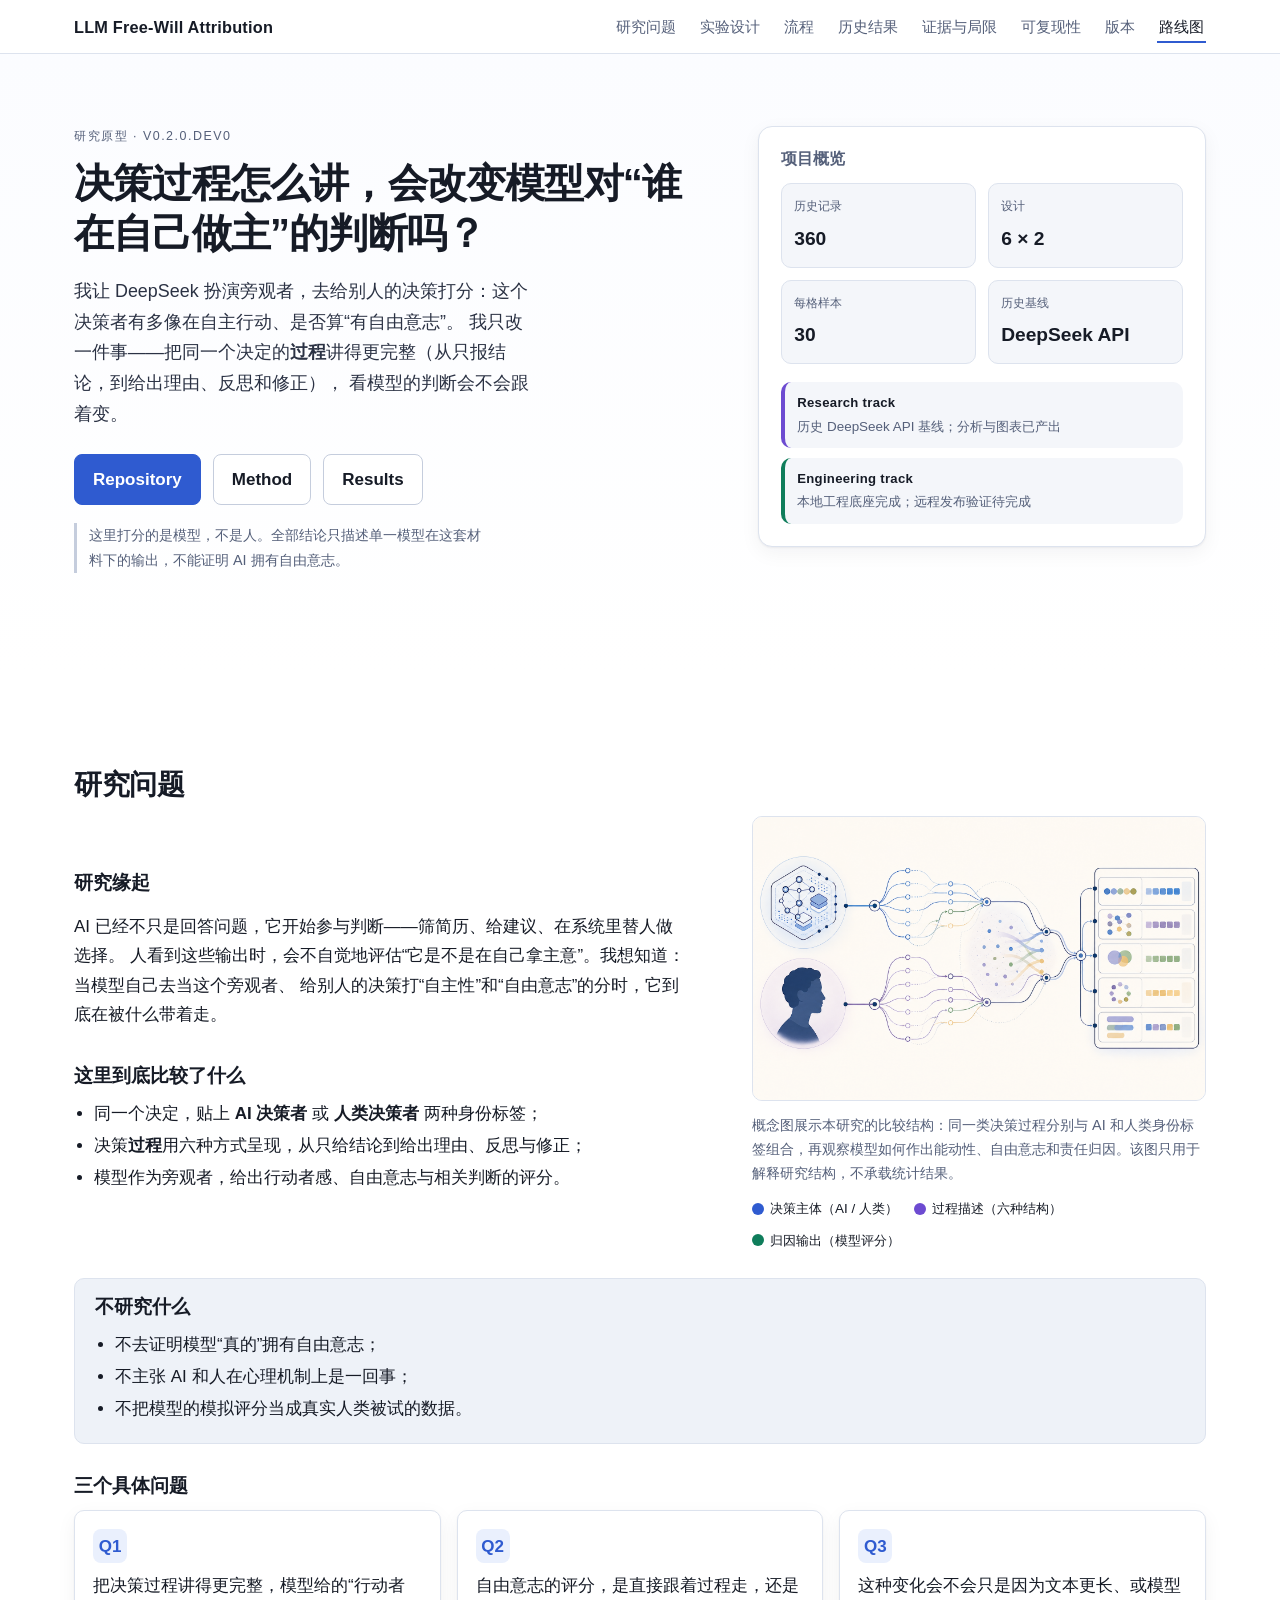
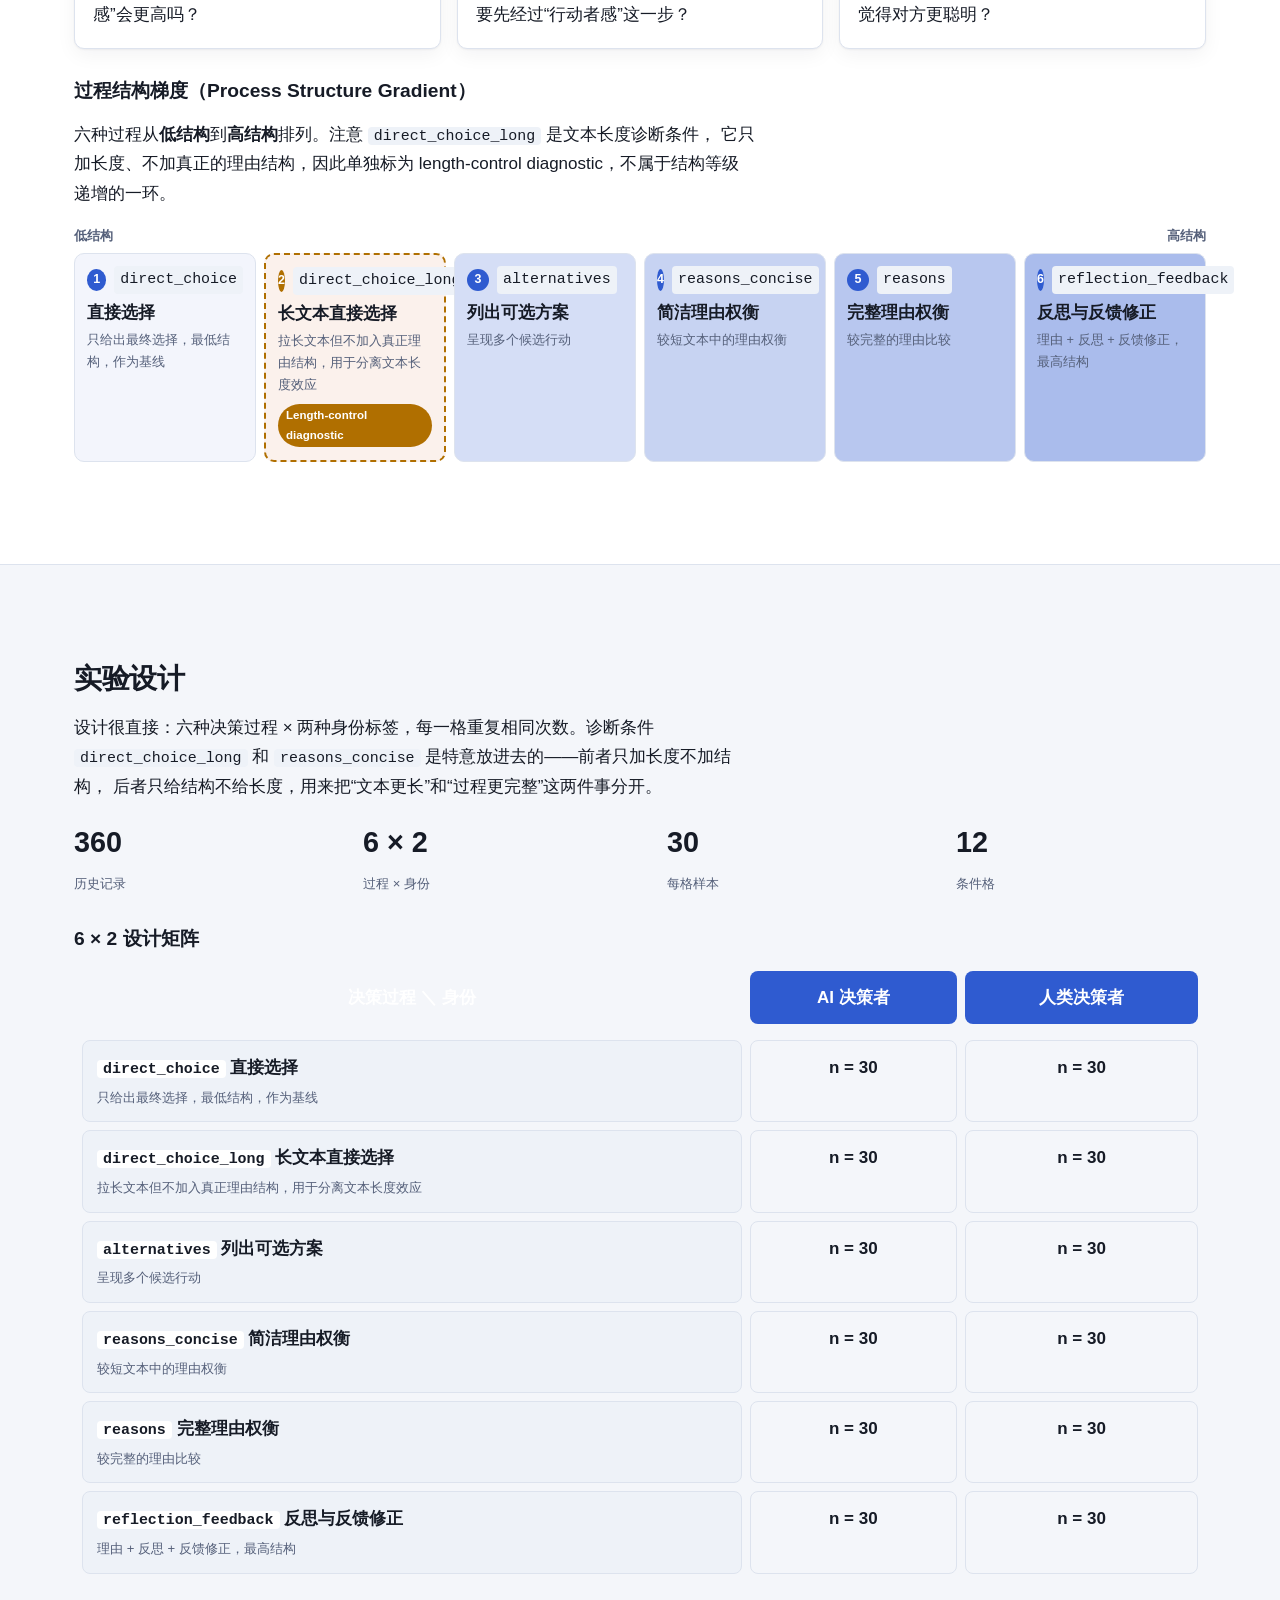
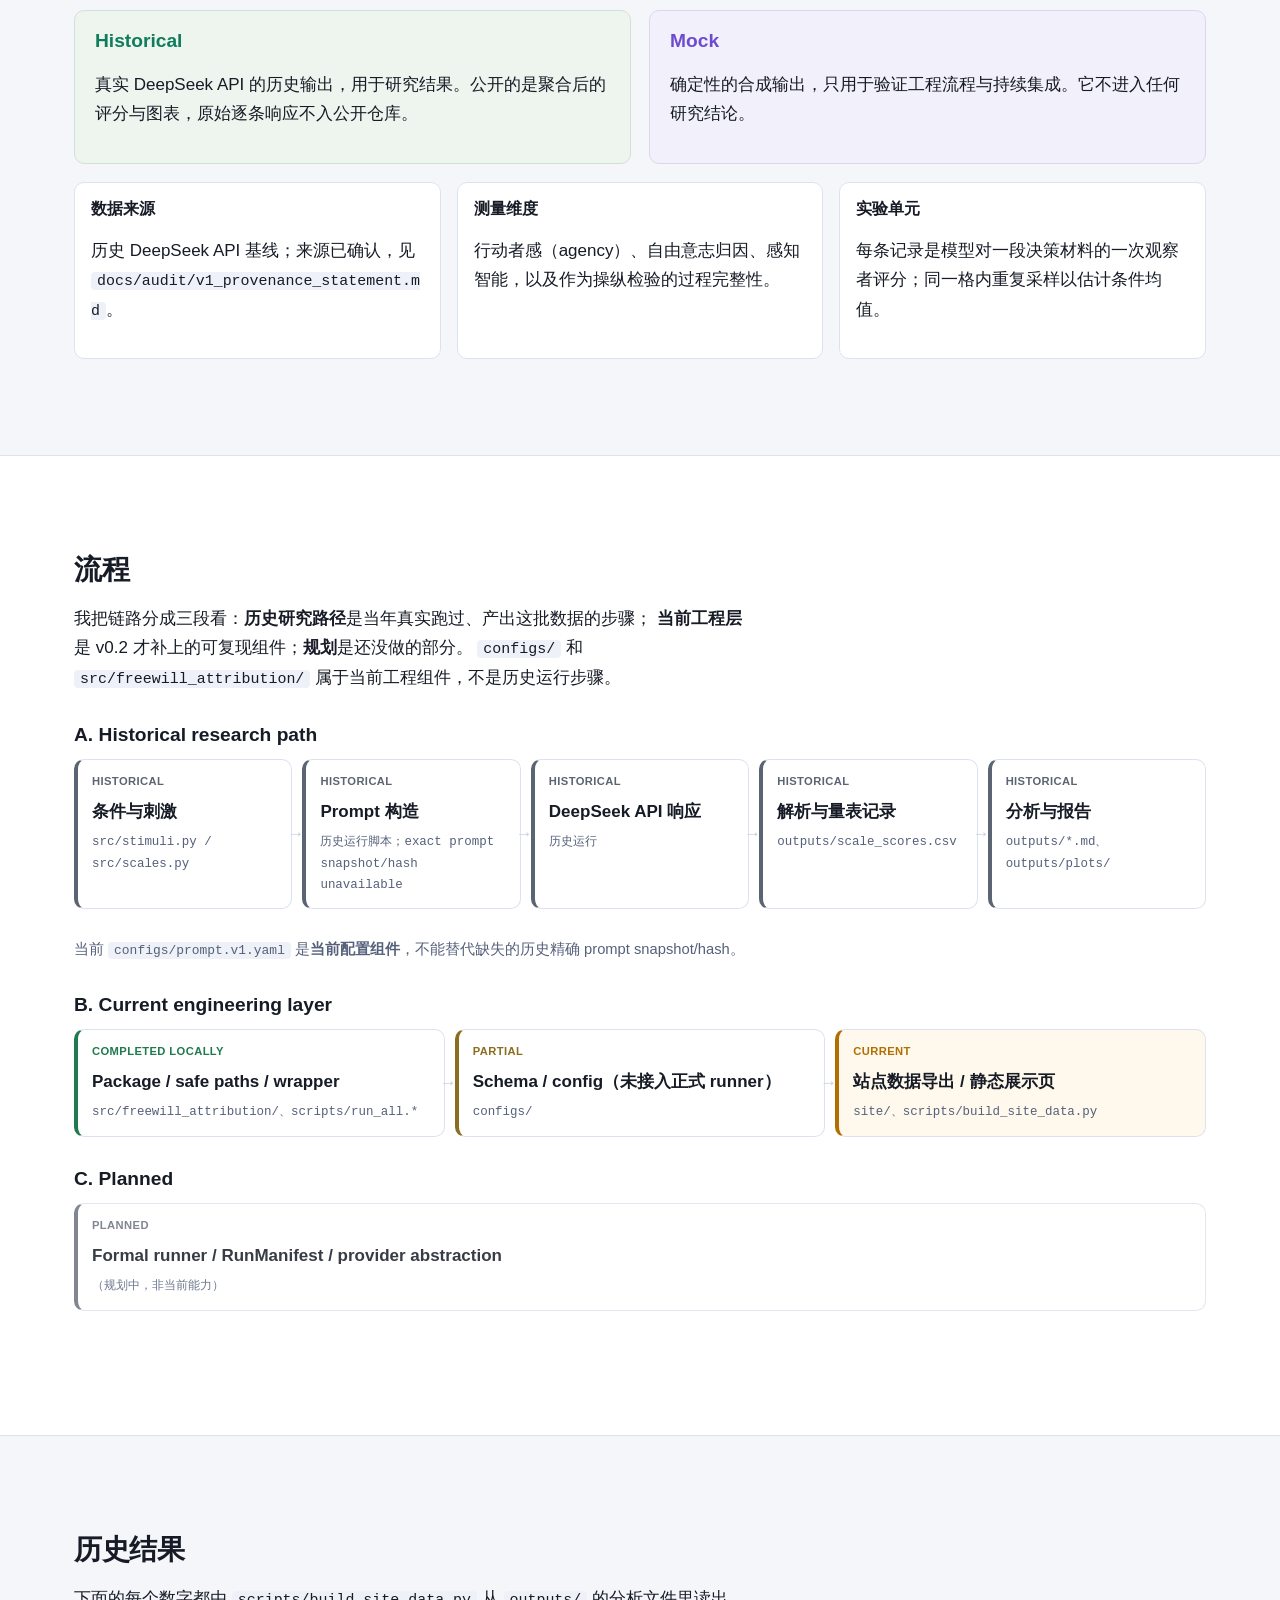
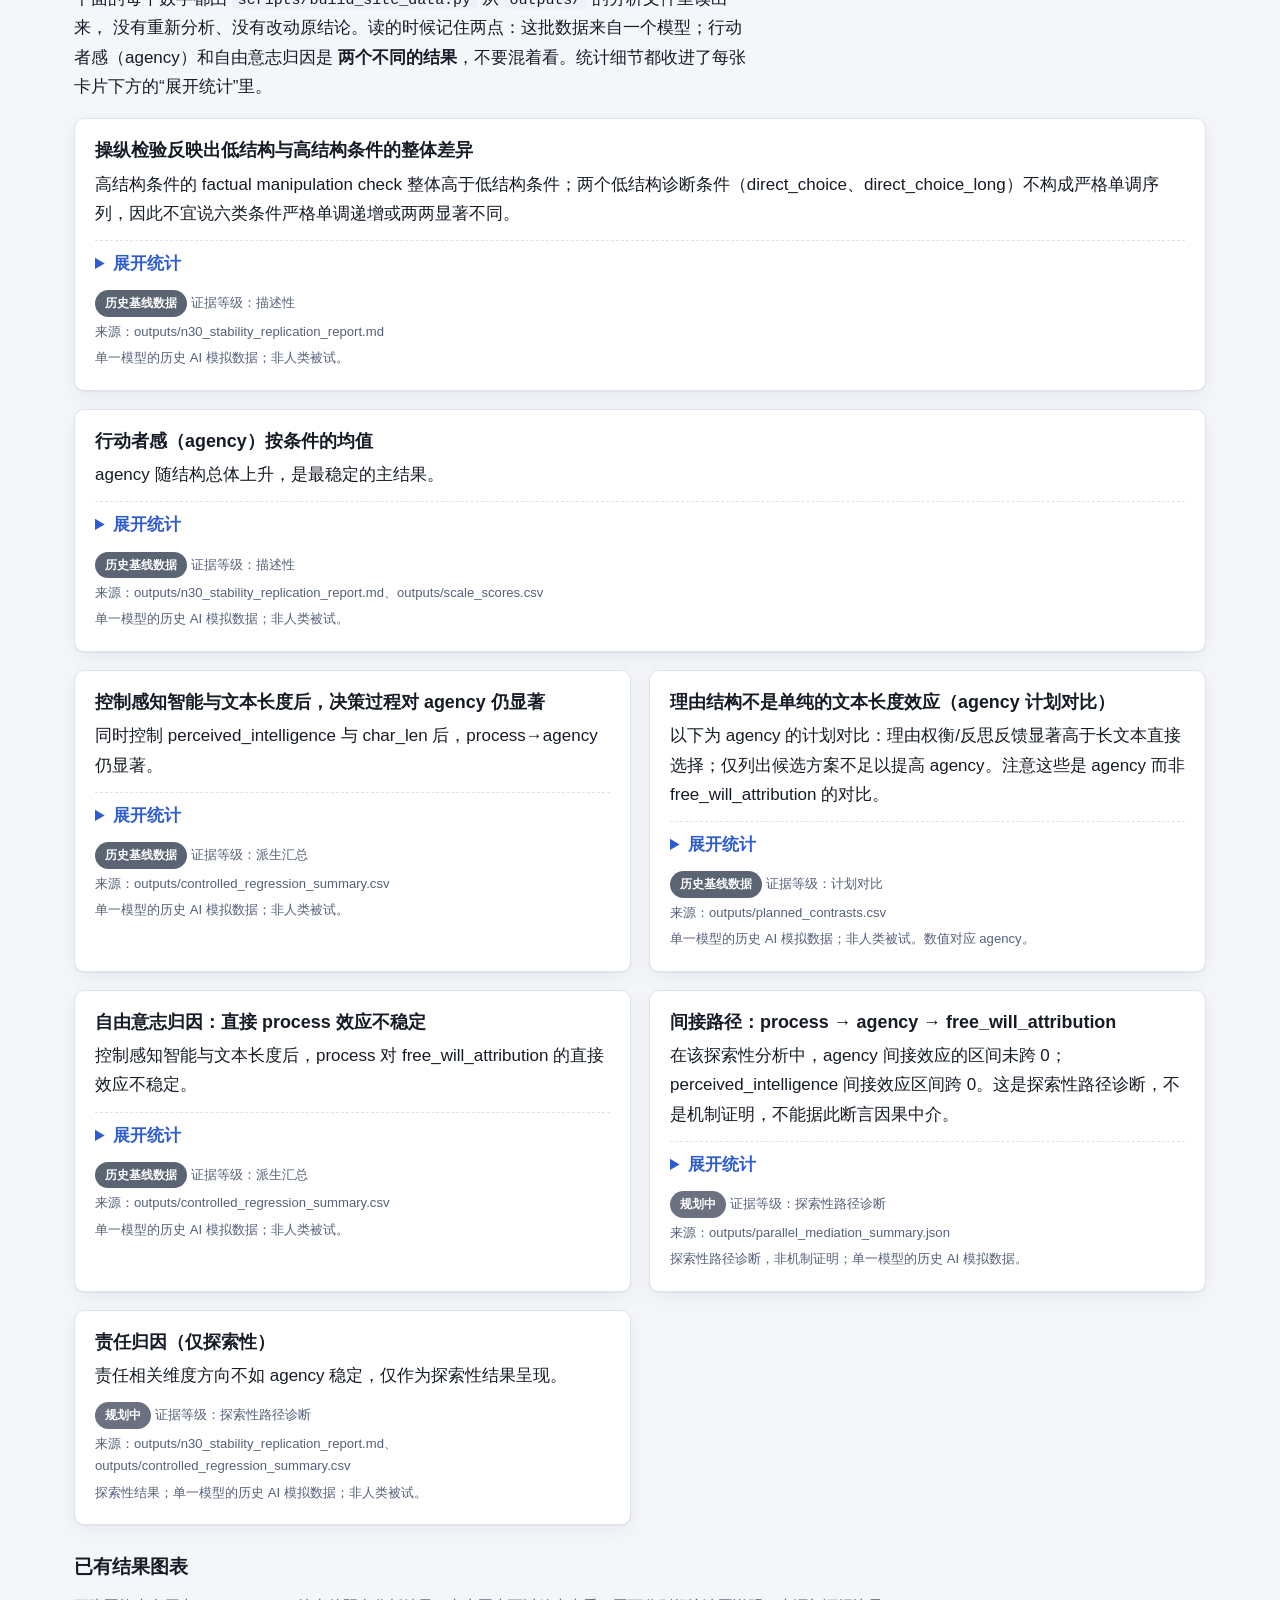
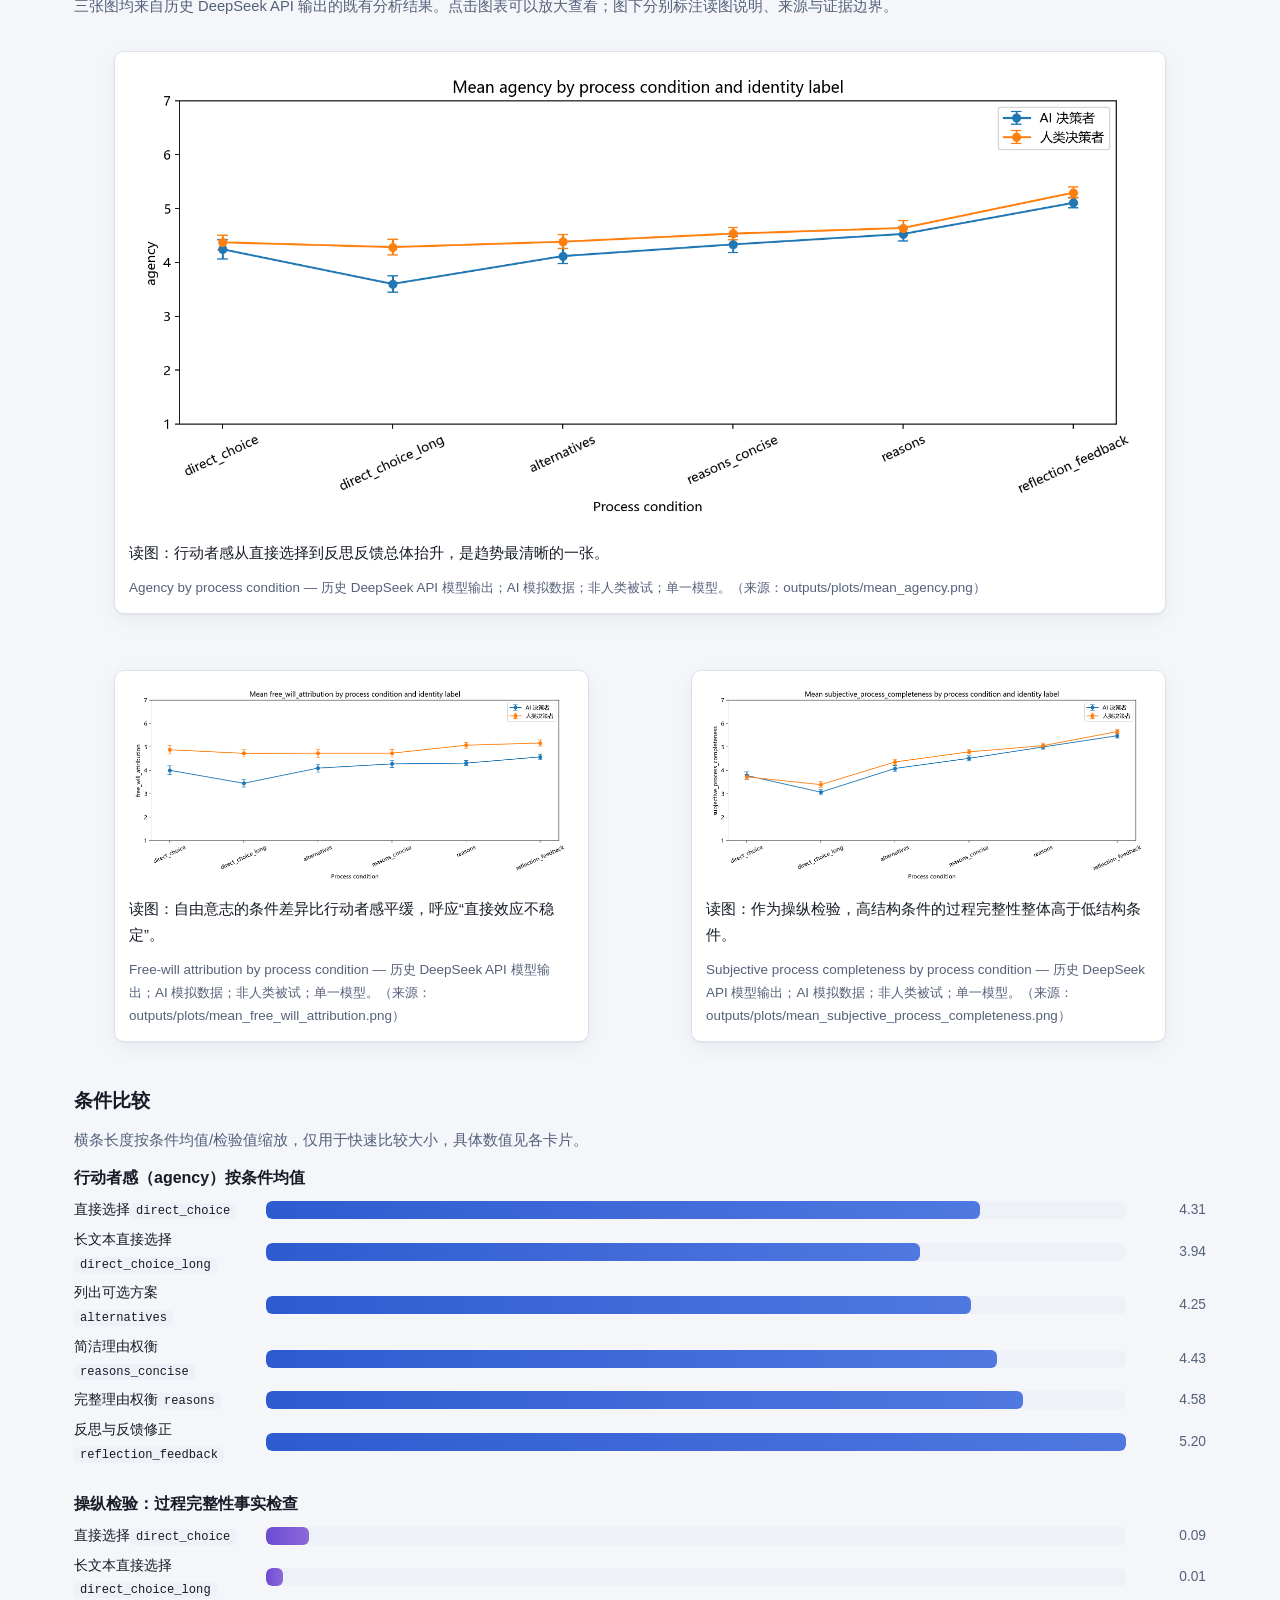
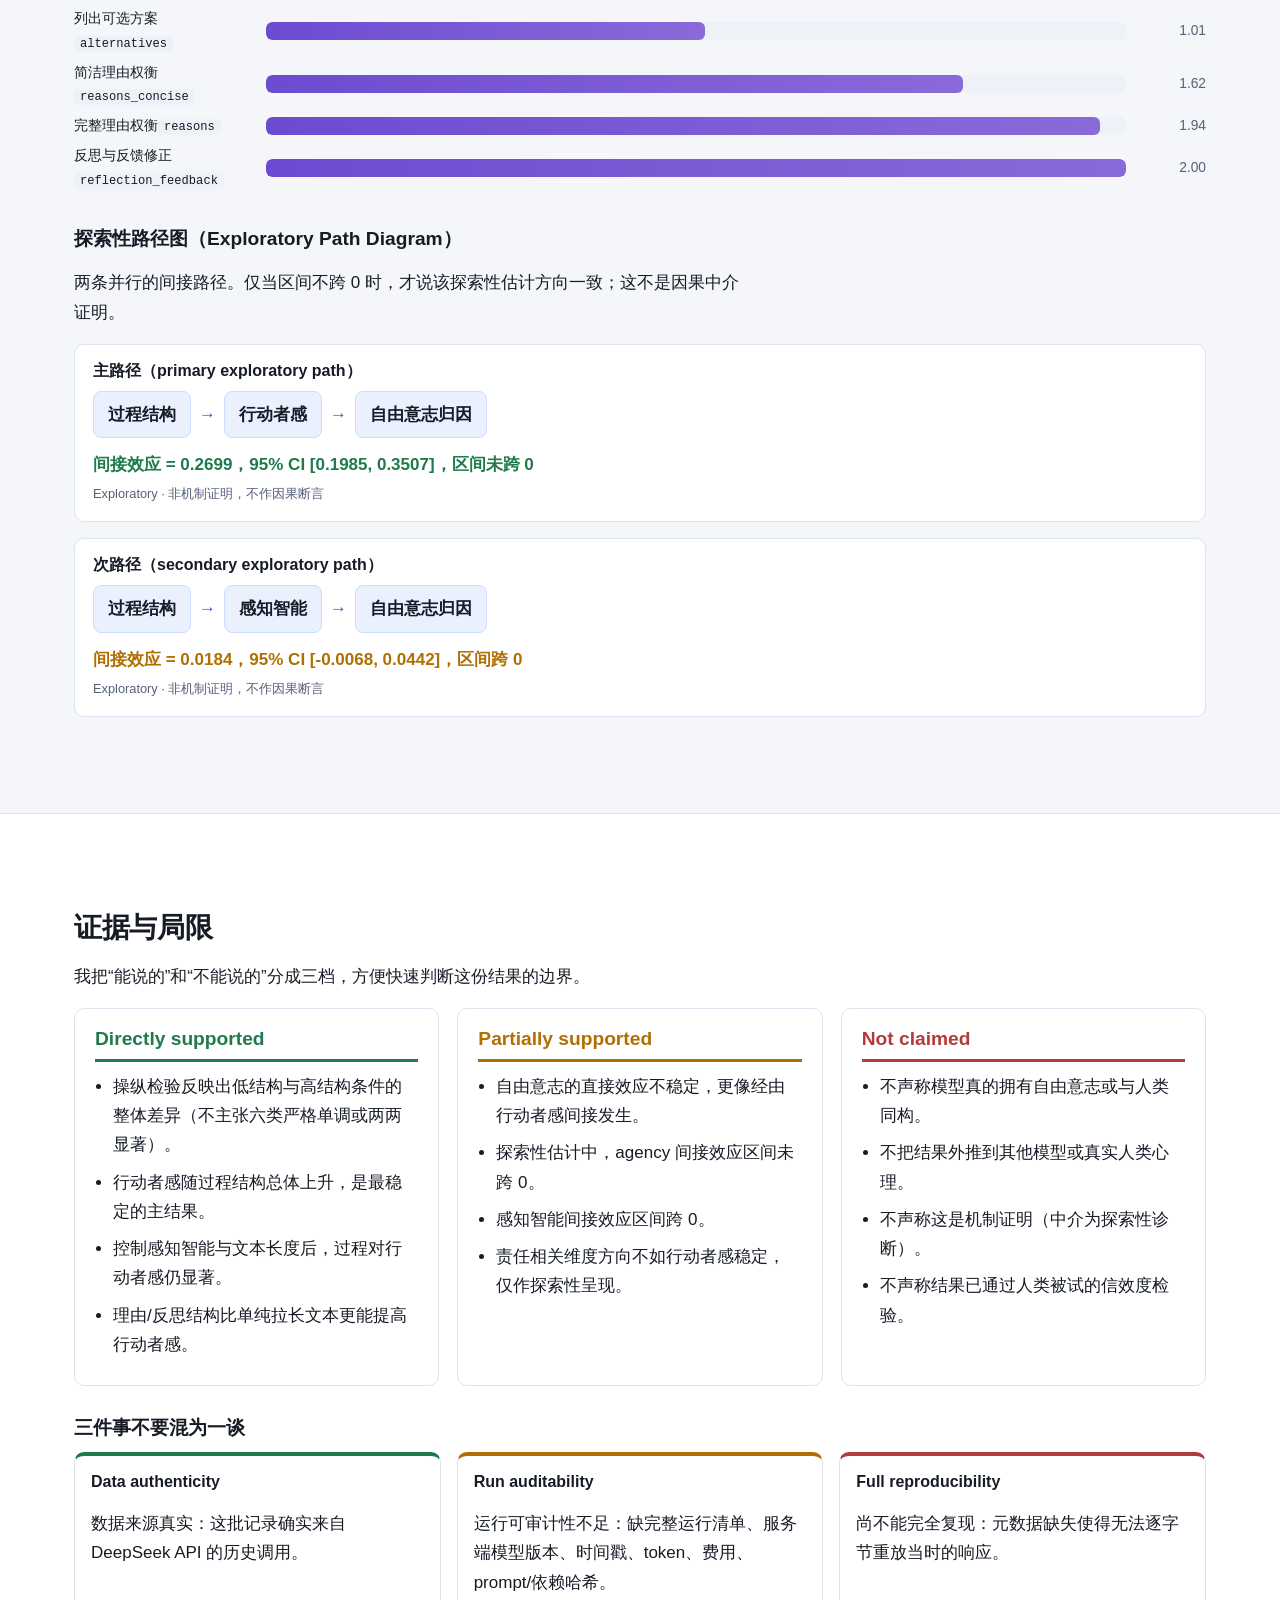
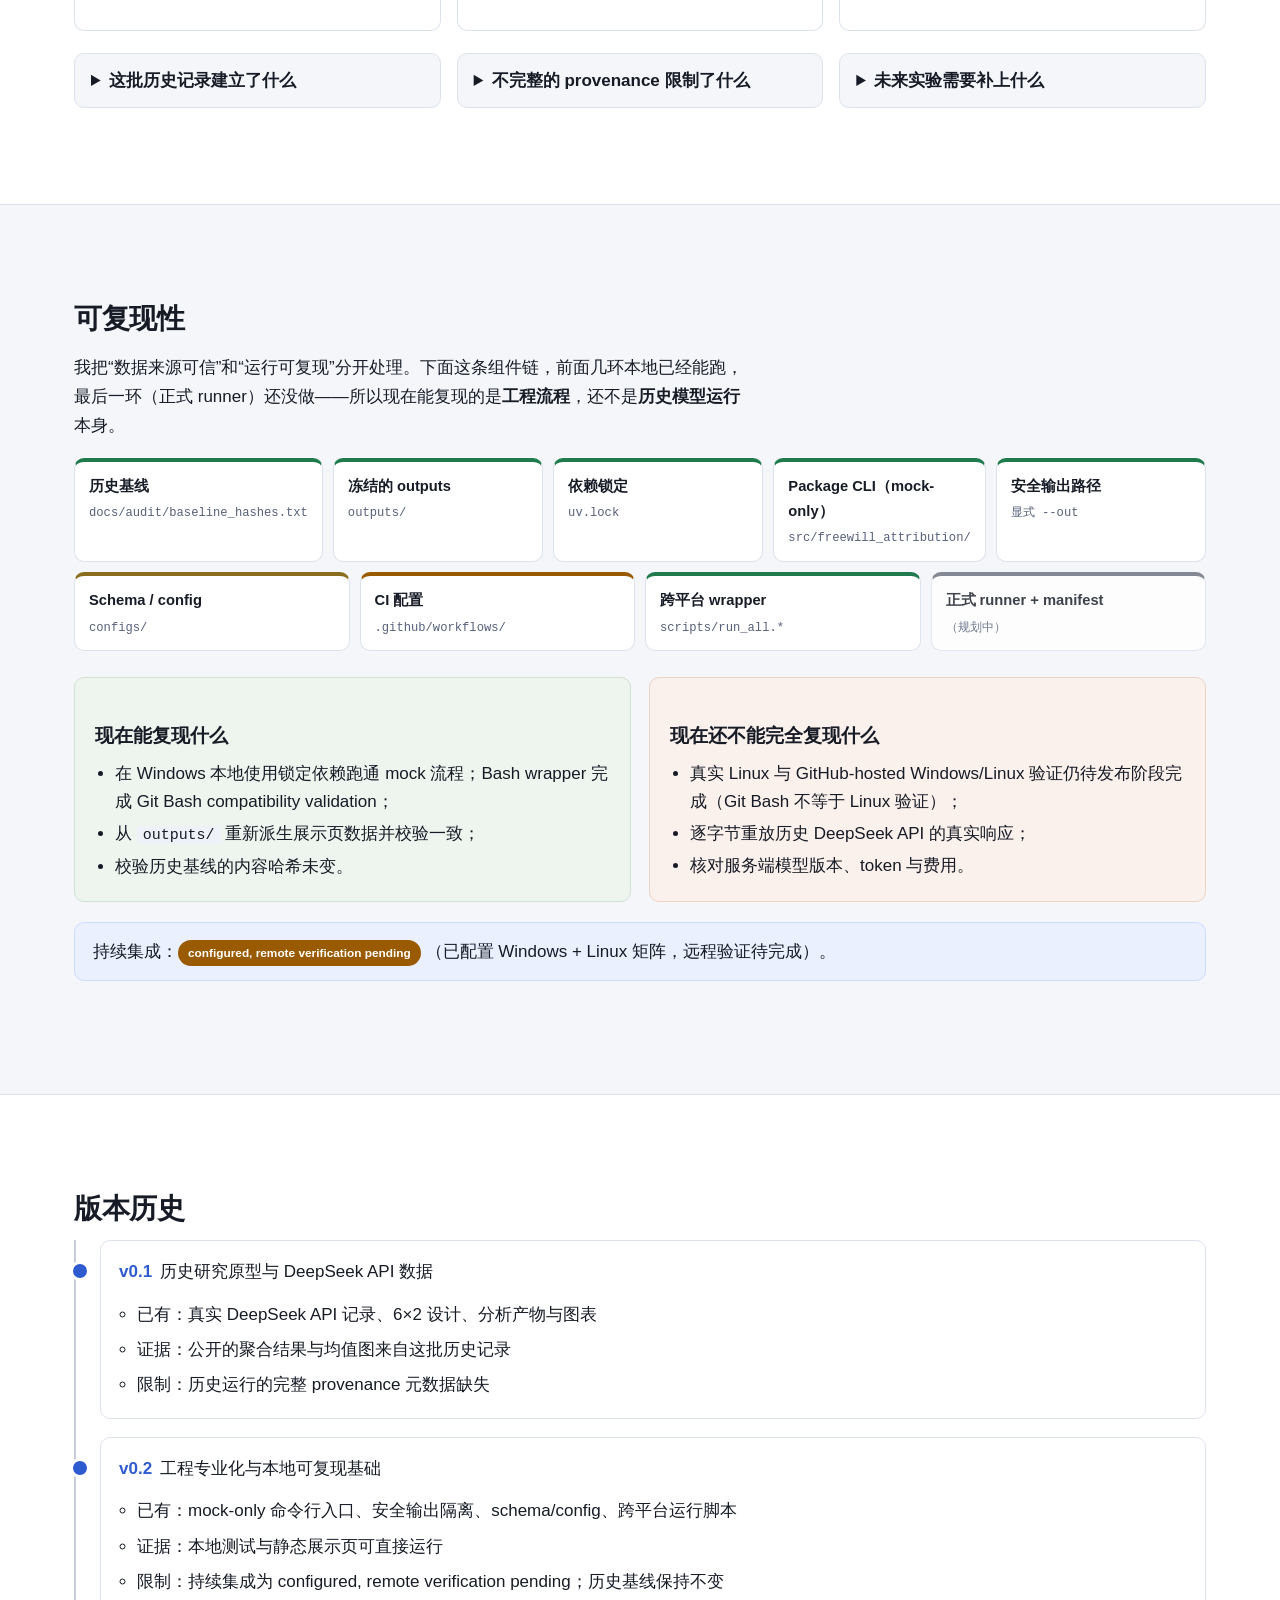
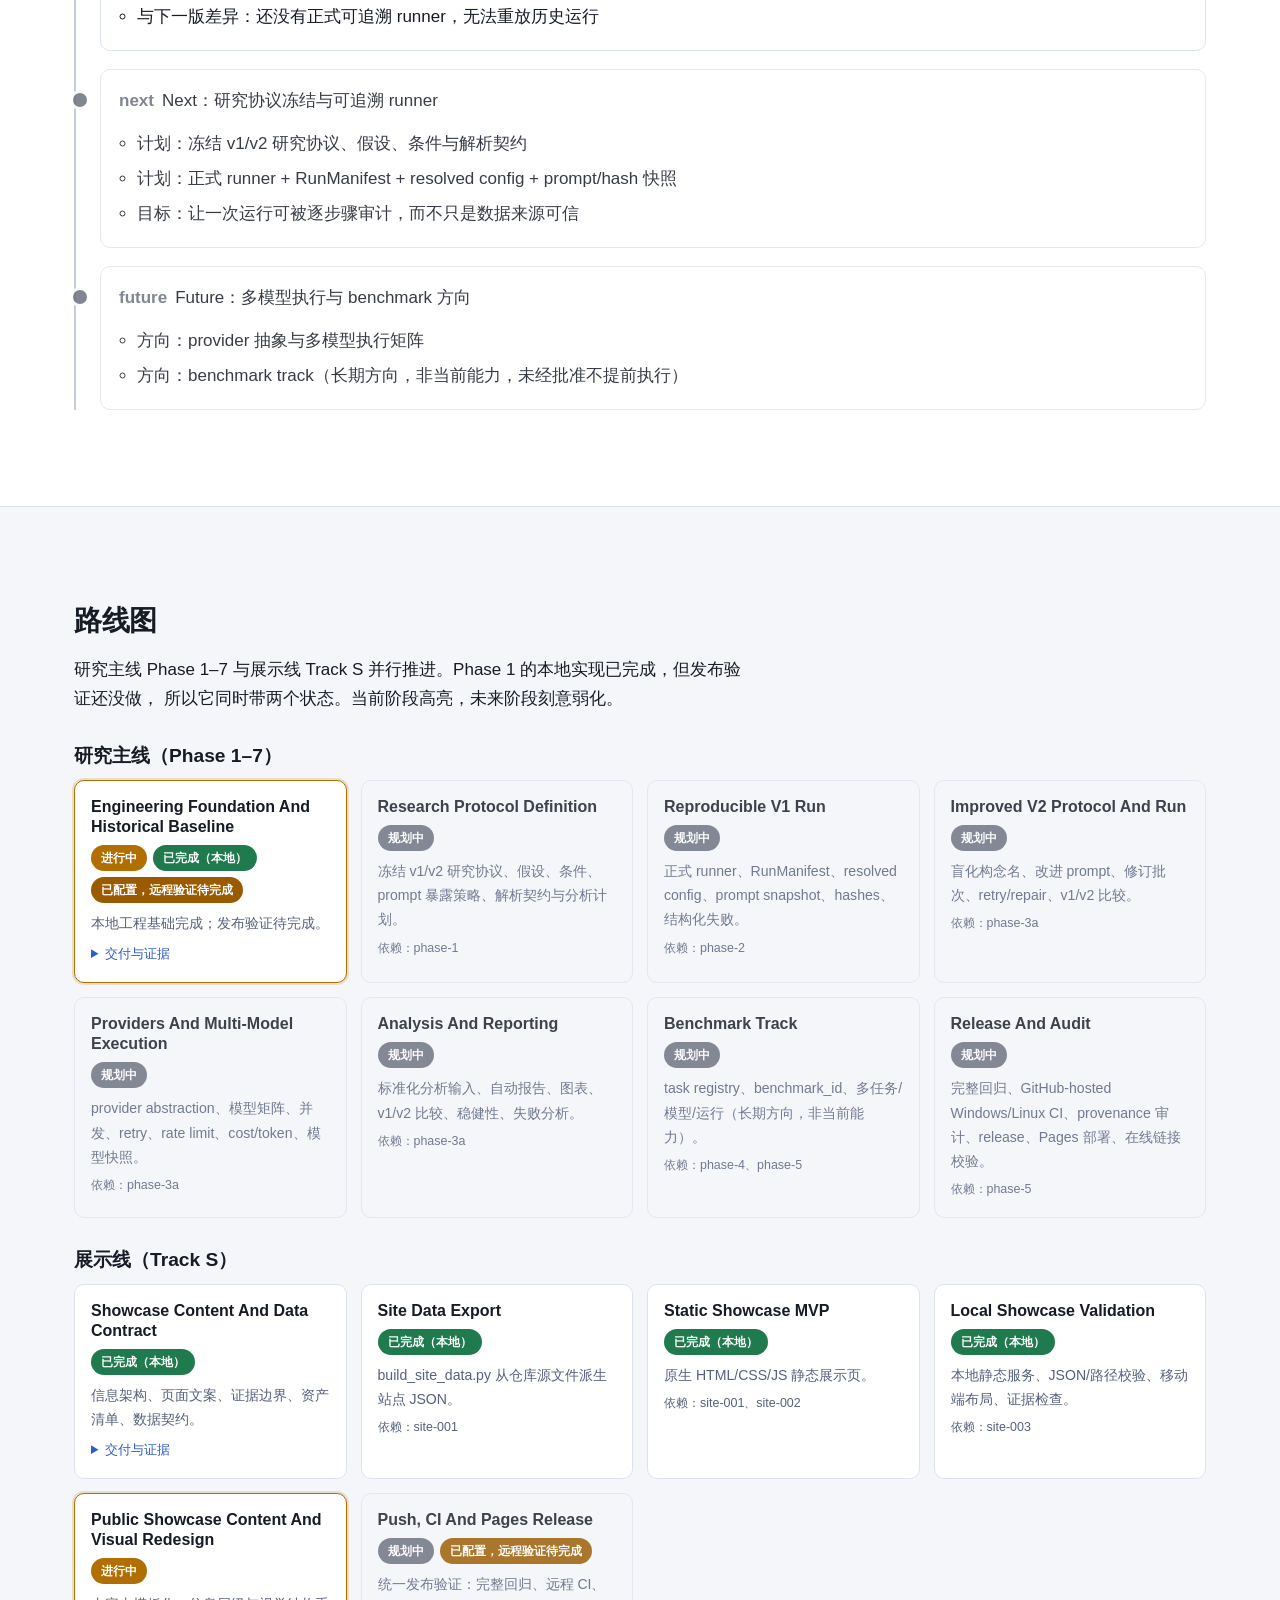
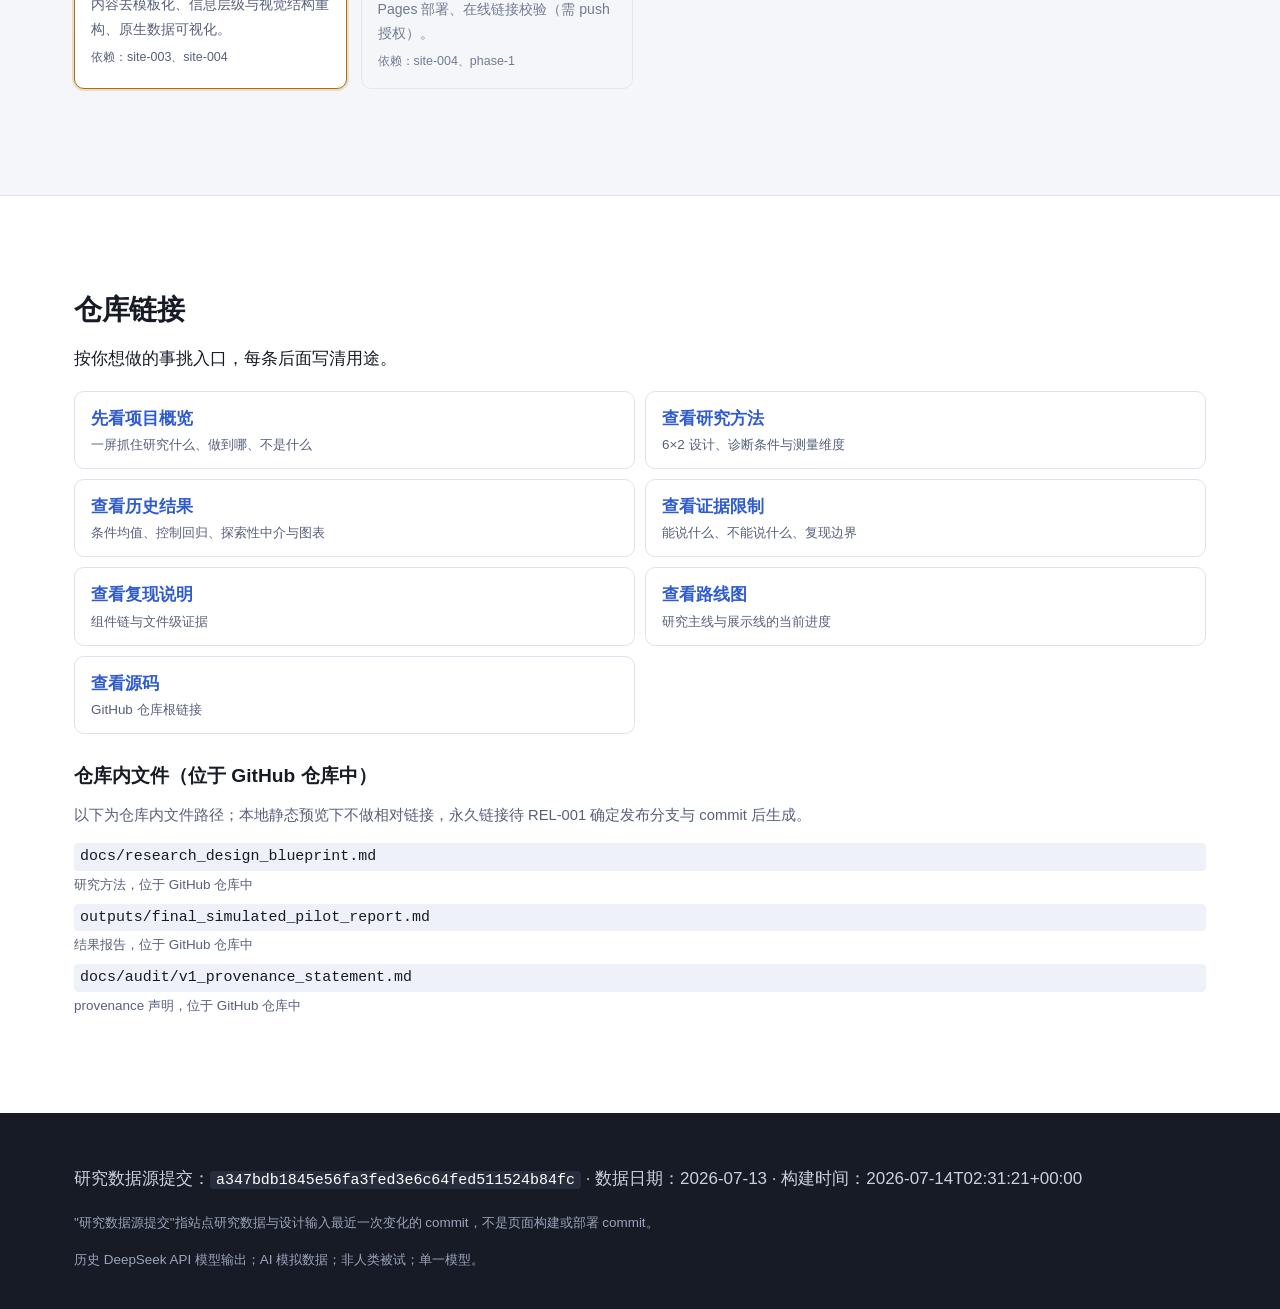
==== site/index.html @ 680de6ce "feat: complete local research showcase" ====
<!DOCTYPE html>
<html lang="zh-CN">
<head>
  <meta charset="utf-8" />
  <meta name="viewport" content="width=device-width, initial-scale=1" />
  <title>大语言模型自由意志归因研究原型</title>
  <meta name="description" content="观察大语言模型在扮演观察者时，如何随决策过程结构改变对 AI 与人类决策者的行动者感与自由意志归因。历史 DeepSeek API 数据，本地可复现工程底座。" />
  <link rel="stylesheet" href="assets/css/site.css" />
</head>
<body>
  <a class="skip-link" href="#main">跳到主要内容</a>

  <header class="site-header">
    <div class="wrap header-inner">
      <a class="brand" href="#hero">LLM Free-Will Attribution</a>
      <button class="nav-toggle" type="button" aria-expanded="false" aria-controls="site-nav-list" aria-label="展开导航">
        <span class="nav-toggle-bar"></span>
      </button>
      <nav class="site-nav" aria-label="主导航">
        <ul id="site-nav-list">
          <li><a href="#research-question">研究问题</a></li>
          <li><a href="#experimental-design">实验设计</a></li>
          <li><a href="#pipeline">流程</a></li>
          <li><a href="#historical-results">历史结果</a></li>
          <li><a href="#evidence-limitations">证据与局限</a></li>
          <li><a href="#reproducibility">可复现性</a></li>
          <li><a href="#version-history">版本</a></li>
          <li><a href="#roadmap">路线图</a></li>
        </ul>
      </nav>
    </div>
  </header>

  <div id="load-error" class="load-error" role="alert" hidden>
    页面数据加载失败。请通过本地静态服务器访问（例如
    <code>python -m http.server 8000 --directory site</code>），而不是直接双击打开文件。
  </div>

  <main id="main">
    <!-- 1. Hero -->
    <section id="hero" class="hero">
      <div class="wrap hero-grid">
        <div class="hero-lead">
          <p class="eyebrow">研究原型 · v<span data-slot="version">…</span></p>
          <h1>决策过程怎么讲，会改变模型对“谁在自己做主”的判断吗？</h1>
          <p class="hero-intro">
            我让 DeepSeek 扮演旁观者，去给别人的决策打分：这个决策者有多像在自主行动、是否算“有自由意志”。
            我只改一件事——把同一个决定的<strong>过程</strong>讲得更完整（从只报结论，到给出理由、反思和修正），
            看模型的判断会不会跟着变。
          </p>
          <div class="hero-actions">
            <a class="btn btn-primary" href="https://github.com/sherlock0717/llm-agent-free-will-attribution">Repository</a>
            <a class="btn" href="#experimental-design">Method</a>
            <a class="btn" href="#historical-results">Results</a>
          </div>
          <p class="hero-boundary">
            这里打分的是模型，不是人。全部结论只描述单一模型在这套材料下的输出，不能证明 AI 拥有自由意志。
          </p>
        </div>
        <aside class="hero-panel" aria-label="项目概览">
          <h2 class="panel-title">项目概览</h2>
          <dl class="hero-metrics" data-slot="hero-metrics"></dl>
          <div class="track-lines">
            <p class="track track-research">
              <span class="track-name">Research track</span>
              <span class="track-note">历史 DeepSeek API 基线；分析与图表已产出</span>
            </p>
            <p class="track track-engineering">
              <span class="track-name">Engineering track</span>
              <span class="track-note">本地工程底座完成；远程发布验证待完成</span>
            </p>
          </div>
        </aside>
      </div>
    </section>

    <!-- 2. Research Question -->
    <section id="research-question" class="section">
      <div class="wrap">
        <h2>研究问题</h2>

        <div class="research-question-layout">
          <div class="rq-text">
            <div class="rq-block">
              <h3>研究缘起</h3>
              <p class="reading">
                AI 已经不只是回答问题，它开始参与判断——筛简历、给建议、在系统里替人做选择。
                人看到这些输出时，会不自觉地评估“它是不是在自己拿主意”。我想知道：当模型自己去当这个旁观者、
                给别人的决策打“自主性”和“自由意志”的分时，它到底在被什么带着走。
              </p>
            </div>
            <div class="rq-block">
              <h3>这里到底比较了什么</h3>
              <ul class="reading tight">
                <li>同一个决定，贴上 <strong>AI 决策者</strong> 或 <strong>人类决策者</strong> 两种身份标签；</li>
                <li>决策<strong>过程</strong>用六种方式呈现，从只给结论到给出理由、反思与修正；</li>
                <li>模型作为旁观者，给出行动者感、自由意志与相关判断的评分。</li>
              </ul>
            </div>
          </div>
          <figure class="research-concept-figure">
            <div class="research-concept-frame">
              <img
                src="assets/figures/attribution-research-concept.png"
                alt="AI 决策系统与人类决策者经过不同决策过程后，被模型评估其能动性、自由意志归因和责任归因的概念示意"
                width="1586"
                height="992"
                loading="lazy"
                decoding="async"
              >
            </div>
            <figcaption>
              概念图展示本研究的比较结构：同一类决策过程分别与 AI 和人类身份标签组合，再观察模型如何作出能动性、自由意志和责任归因。该图只用于解释研究结构，不承载统计结果。
            </figcaption>
            <ul class="research-concept-labels" aria-label="概念图三段结构">
              <li><span class="rc-dot subject"></span>决策主体（AI / 人类）</li>
              <li><span class="rc-dot process"></span>过程描述（六种结构）</li>
              <li><span class="rc-dot output"></span>归因输出（模型评分）</li>
            </ul>
          </figure>
        </div>

        <div class="rq-not">
          <h3>不研究什么</h3>
          <ul class="reading tight">
            <li>不去证明模型“真的”拥有自由意志；</li>
            <li>不主张 AI 和人在心理机制上是一回事；</li>
            <li>不把模型的模拟评分当成真实人类被试的数据。</li>
          </ul>
        </div>

        <h3>三个具体问题</h3>
        <div class="q-cards">
          <article class="q-card">
            <span class="q-num">Q1</span>
            <p>把决策过程讲得更完整，模型给的“行动者感”会更高吗？</p>
          </article>
          <article class="q-card">
            <span class="q-num">Q2</span>
            <p>自由意志的评分，是直接跟着过程走，还是要先经过“行动者感”这一步？</p>
          </article>
          <article class="q-card">
            <span class="q-num">Q3</span>
            <p>这种变化会不会只是因为文本更长、或模型觉得对方更聪明？</p>
          </article>
        </div>

        <h3>过程结构梯度（Process Structure Gradient）</h3>
        <p class="reading">
          六种过程从<strong>低结构</strong>到<strong>高结构</strong>排列。注意 <code>direct_choice_long</code> 是文本长度诊断条件，
          它只加长度、不加真正的理由结构，因此单独标为 length-control diagnostic，不属于结构等级递增的一环。
        </p>
        <div class="gradient" data-slot="process-gradient" aria-label="决策过程结构梯度"></div>
        <noscript>
          <p>过程结构由低到高：direct_choice（基线）、direct_choice_long（长度诊断条件）、alternatives、reasons_concise、reasons、reflection_feedback（最高结构）。</p>
        </noscript>
      </div>
    </section>

    <!-- 3. Experimental Design -->
    <section id="experimental-design" class="section alt">
      <div class="wrap">
        <h2>实验设计</h2>
        <p class="reading">
          设计很直接：六种决策过程 × 两种身份标签，每一格重复相同次数。诊断条件
          <code>direct_choice_long</code> 和 <code>reasons_concise</code> 是特意放进去的——前者只加长度不加结构，
          后者只给结构不给长度，用来把“文本更长”和“过程更完整”这两件事分开。
        </p>

        <dl class="design-stats" data-slot="design-stats" aria-label="设计规模"></dl>

        <h3>6 × 2 设计矩阵</h3>
        <div class="matrix-scroll">
          <table class="design-matrix" data-slot="design-matrix">
            <caption class="sr-only">六种决策过程条件与两种身份标签的交叉设计，每格样本量相同</caption>
          </table>
        </div>
        <noscript>
          <p>六种过程条件：直接选择、长文本直接选择、列出可选方案、简洁理由权衡、完整理由权衡、反思与反馈修正；两种身份标签：AI 决策者、人类决策者。</p>
        </noscript>

        <div class="split-cards">
          <article class="split-card historical">
            <h3>Historical</h3>
            <p>真实 DeepSeek API 的历史输出，用于研究结果。公开的是聚合后的评分与图表，原始逐条响应不入公开仓库。</p>
          </article>
          <article class="split-card mock">
            <h3>Mock</h3>
            <p>确定性的合成输出，只用于验证工程流程与持续集成。它不进入任何研究结论。</p>
          </article>
        </div>

        <div class="meta-cards">
          <article class="meta-card">
            <h4>数据来源</h4>
            <p>历史 DeepSeek API 基线；来源已确认，见 <code>docs/audit/v1_provenance_statement.md</code>。</p>
          </article>
          <article class="meta-card">
            <h4>测量维度</h4>
            <p>行动者感（agency）、自由意志归因、感知智能，以及作为操纵检验的过程完整性。</p>
          </article>
          <article class="meta-card">
            <h4>实验单元</h4>
            <p>每条记录是模型对一段决策材料的一次观察者评分；同一格内重复采样以估计条件均值。</p>
          </article>
        </div>
      </div>
    </section>

    <!-- 4. Pipeline -->
    <section id="pipeline" class="section">
      <div class="wrap">
        <h2>流程</h2>
        <p class="reading">
          我把链路分成三段看：<strong>历史研究路径</strong>是当年真实跑过、产出这批数据的步骤；
          <strong>当前工程层</strong>是 v0.2 才补上的可复现组件；<strong>规划</strong>是还没做的部分。
          <code>configs/</code> 和 <code>src/freewill_attribution/</code> 属于当前工程组件，不是历史运行步骤。
        </p>

        <h3>A. Historical research path</h3>
        <ol class="flow" data-flow>
          <li class="flow-node" data-kind="historical"><span class="flow-badge">Historical</span><span class="flow-label">条件与刺激</span><span class="flow-ref">src/stimuli.py / src/scales.py</span></li>
          <li class="flow-node" data-kind="historical"><span class="flow-badge">Historical</span><span class="flow-label">Prompt 构造</span><span class="flow-ref">历史运行脚本；exact prompt snapshot/hash unavailable</span></li>
          <li class="flow-node" data-kind="historical"><span class="flow-badge">Historical</span><span class="flow-label">DeepSeek API 响应</span><span class="flow-ref">历史运行</span></li>
          <li class="flow-node" data-kind="historical"><span class="flow-badge">Historical</span><span class="flow-label">解析与量表记录</span><span class="flow-ref">outputs/scale_scores.csv</span></li>
          <li class="flow-node" data-kind="historical"><span class="flow-badge">Historical</span><span class="flow-label">分析与报告</span><span class="flow-ref">outputs/*.md、outputs/plots/</span></li>
        </ol>
        <p class="note">当前 <code>configs/prompt.v1.yaml</code> 是<strong>当前配置组件</strong>，不能替代缺失的历史精确 prompt snapshot/hash。</p>

        <h3>B. Current engineering layer</h3>
        <ol class="flow" data-flow>
          <li class="flow-node" data-kind="completed"><span class="flow-badge">Completed locally</span><span class="flow-label">Package / safe paths / wrapper</span><span class="flow-ref">src/freewill_attribution/、scripts/run_all.*</span></li>
          <li class="flow-node" data-kind="partial"><span class="flow-badge">Partial</span><span class="flow-label">Schema / config（未接入正式 runner）</span><span class="flow-ref">configs/</span></li>
          <li class="flow-node" data-kind="current"><span class="flow-badge">Current</span><span class="flow-label">站点数据导出 / 静态展示页</span><span class="flow-ref">site/、scripts/build_site_data.py</span></li>
        </ol>

        <h3>C. Planned</h3>
        <ol class="flow" data-flow>
          <li class="flow-node" data-kind="planned"><span class="flow-badge">Planned</span><span class="flow-label">Formal runner / RunManifest / provider abstraction</span><span class="flow-ref">（规划中，非当前能力）</span></li>
        </ol>
      </div>
    </section>

    <!-- 5. Historical Results -->
    <section id="historical-results" class="section alt">
      <div class="wrap">
        <h2>历史结果</h2>
        <p class="reading">
          下面的每个数字都由 <code>scripts/build_site_data.py</code> 从 <code>outputs/</code> 的分析文件里读出来，
          没有重新分析、没有改动原结论。读的时候记住两点：这批数据来自一个模型；行动者感（agency）和自由意志归因是
          <strong>两个不同的结果</strong>，不要混着看。统计细节都收进了每张卡片下方的“展开统计”里。
        </p>

        <div class="results" data-slot="results"></div>

        <h3>已有结果图表</h3>
        <p class="note">
          三张图均来自历史 DeepSeek API 输出的既有分析结果。点击图表可以放大查看；图下分别标注读图说明、来源与证据边界。
        </p>
        <div class="figures" data-slot="figures">
          <noscript>
            <p>启用 JavaScript 后可查看三张历史结果图表及其来源说明。</p>
          </noscript>
        </div>

        <h3>条件比较</h3>
        <p class="note">横条长度按条件均值/检验值缩放，仅用于快速比较大小，具体数值见各卡片。</p>
        <div class="bars" data-slot="result-bars"></div>

        <h3>探索性路径图（Exploratory Path Diagram）</h3>
        <p class="reading">
          两条并行的间接路径。仅当区间不跨 0 时，才说该探索性估计方向一致；这不是因果中介证明。
        </p>
        <div class="pathdiag" data-slot="path-diagram" aria-label="探索性中介路径图"></div>
        <noscript>
          <p>主路径：过程结构 → 行动者感 → 自由意志归因；次路径：过程结构 → 感知智能 → 自由意志归因。均为探索性估计，非机制证明。</p>
        </noscript>
      </div>
    </section>

    <!-- 6. Evidence And Limitations -->
    <section id="evidence-limitations" class="section">
      <div class="wrap">
        <h2>证据与局限</h2>
        <p class="reading">我把“能说的”和“不能说的”分成三档，方便快速判断这份结果的边界。</p>

        <div class="evidence-cols">
          <article class="evidence-col supported">
            <h3>Directly supported</h3>
            <ul>
              <li>操纵检验反映出低结构与高结构条件的整体差异（不主张六类严格单调或两两显著）。</li>
              <li>行动者感随过程结构总体上升，是最稳定的主结果。</li>
              <li>控制感知智能与文本长度后，过程对行动者感仍显著。</li>
              <li>理由/反思结构比单纯拉长文本更能提高行动者感。</li>
            </ul>
          </article>
          <article class="evidence-col partial">
            <h3>Partially supported</h3>
            <ul>
              <li>自由意志的直接效应不稳定，更像经由行动者感间接发生。</li>
              <li>探索性估计中，agency 间接效应区间未跨 0。</li>
              <li>感知智能间接效应区间跨 0。</li>
              <li>责任相关维度方向不如行动者感稳定，仅作探索性呈现。</li>
            </ul>
          </article>
          <article class="evidence-col notclaimed">
            <h3>Not claimed</h3>
            <ul>
              <li>不声称模型真的拥有自由意志或与人类同构。</li>
              <li>不把结果外推到其他模型或真实人类心理。</li>
              <li>不声称这是机制证明（中介为探索性诊断）。</li>
              <li>不声称结果已通过人类被试的信效度检验。</li>
            </ul>
          </article>
        </div>

        <div class="triad">
          <h3>三件事不要混为一谈</h3>
          <div class="triad-grid">
            <article class="triad-card ok">
              <h4>Data authenticity</h4>
              <p>数据来源真实：这批记录确实来自 DeepSeek API 的历史调用。</p>
            </article>
            <article class="triad-card partial">
              <h4>Run auditability</h4>
              <p>运行可审计性不足：缺完整运行清单、服务端模型版本、时间戳、token、费用、prompt/依赖哈希。</p>
            </article>
            <article class="triad-card gap">
              <h4>Full reproducibility</h4>
              <p>尚不能完全复现：元数据缺失使得无法逐字节重放当时的响应。</p>
            </article>
          </div>
        </div>

        <div class="gap-lists">
          <details>
            <summary>这批历史记录建立了什么</summary>
            <ul class="reading tight">
              <li>一套可被模型区分的 6×2 决策过程材料；</li>
              <li>行动者感随过程结构变化的稳定模式；</li>
              <li>一条可供后续正式研究检验的中介路径假设。</li>
            </ul>
          </details>
          <details>
            <summary>不完整的 provenance 限制了什么</summary>
            <ul class="reading tight">
              <li>无法重放历史运行、无法核对服务端模型版本；</li>
              <li>无法给出 token/费用等运行级成本；</li>
              <li>只能保证数据来源真实，不能保证逐字节可复现。</li>
            </ul>
          </details>
          <details>
            <summary>未来实验需要补上什么</summary>
            <ul class="reading tight">
              <li>盲化构念名、修订 prompt 暴露策略；</li>
              <li>正式 runner 记录完整运行清单与哈希；</li>
              <li>多模型执行与人类被试的信效度检验。</li>
            </ul>
          </details>
        </div>
      </div>
    </section>

    <!-- 7. Reproducibility -->
    <section id="reproducibility" class="section alt">
      <div class="wrap">
        <h2>可复现性</h2>
        <p class="reading">
          我把“数据来源可信”和“运行可复现”分开处理。下面这条组件链，前面几环本地已经能跑，
          最后一环（正式 runner）还没做——所以现在能复现的是<strong>工程流程</strong>，还不是<strong>历史模型运行</strong>本身。
        </p>

        <ol class="repro-chain" data-repro>
          <li class="repro-node" data-state="completed"><span class="repro-label">历史基线</span><span class="repro-path">docs/audit/baseline_hashes.txt</span></li>
          <li class="repro-node" data-state="completed"><span class="repro-label">冻结的 outputs</span><span class="repro-path">outputs/</span></li>
          <li class="repro-node" data-state="completed"><span class="repro-label">依赖锁定</span><span class="repro-path">uv.lock</span></li>
          <li class="repro-node" data-state="completed"><span class="repro-label">Package CLI（mock-only）</span><span class="repro-path">src/freewill_attribution/</span></li>
          <li class="repro-node" data-state="completed"><span class="repro-label">安全输出路径</span><span class="repro-path">显式 --out</span></li>
          <li class="repro-node" data-state="partial"><span class="repro-label">Schema / config</span><span class="repro-path">configs/</span></li>
          <li class="repro-node" data-state="configured"><span class="repro-label">CI 配置</span><span class="repro-path">.github/workflows/</span></li>
          <li class="repro-node" data-state="completed"><span class="repro-label">跨平台 wrapper</span><span class="repro-path">scripts/run_all.*</span></li>
          <li class="repro-node" data-state="planned"><span class="repro-label">正式 runner + manifest</span><span class="repro-path">（规划中）</span></li>
        </ol>

        <div class="repro-two">
          <article class="repro-can">
            <h3>现在能复现什么</h3>
            <ul class="reading tight">
              <li>在 Windows 本地使用锁定依赖跑通 mock 流程；Bash wrapper 完成 Git Bash compatibility validation；</li>
              <li>从 <code>outputs/</code> 重新派生展示页数据并校验一致；</li>
              <li>校验历史基线的内容哈希未变。</li>
            </ul>
          </article>
          <article class="repro-cannot">
            <h3>现在还不能完全复现什么</h3>
            <ul class="reading tight">
              <li>真实 Linux 与 GitHub-hosted Windows/Linux 验证仍待发布阶段完成（Git Bash 不等于 Linux 验证）；</li>
              <li>逐字节重放历史 DeepSeek API 的真实响应；</li>
              <li>核对服务端模型版本、token 与费用。</li>
            </ul>
          </article>
        </div>

        <p class="callout">
          持续集成：<span class="badge badge-pending_verification">configured, remote verification pending</span>
          （已配置 Windows + Linux 矩阵，远程验证待完成）。
        </p>
      </div>
    </section>

    <!-- 8. Version History -->
    <section id="version-history" class="section">
      <div class="wrap">
        <h2>版本历史</h2>
        <ol class="timeline" data-slot="version-timeline"></ol>
      </div>
    </section>

    <!-- 9. Roadmap -->
    <section id="roadmap" class="section alt">
      <div class="wrap">
        <h2>路线图</h2>
        <p class="reading">
          研究主线 Phase 1–7 与展示线 Track S 并行推进。Phase 1 的本地实现已完成，但发布验证还没做，
          所以它同时带两个状态。当前阶段高亮，未来阶段刻意弱化。
        </p>
        <h3>研究主线（Phase 1–7）</h3>
        <div class="roadmap" data-slot="roadmap-phases"></div>
        <h3>展示线（Track S）</h3>
        <div class="roadmap" data-slot="roadmap-track"></div>
      </div>
    </section>

    <!-- 10. Repository Links -->
    <section id="repository-links" class="section">
      <div class="wrap">
        <h2>仓库链接</h2>
        <p class="reading">按你想做的事挑入口，每条后面写清用途。</p>
        <ul class="repo-links">
          <li><a href="#hero">先看项目概览</a><span>一屏抓住研究什么、做到哪、不是什么</span></li>
          <li><a href="#experimental-design">查看研究方法</a><span>6×2 设计、诊断条件与测量维度</span></li>
          <li><a href="#historical-results">查看历史结果</a><span>条件均值、控制回归、探索性中介与图表</span></li>
          <li><a href="#evidence-limitations">查看证据限制</a><span>能说什么、不能说什么、复现边界</span></li>
          <li><a href="#reproducibility">查看复现说明</a><span>组件链与文件级证据</span></li>
          <li><a href="#roadmap">查看路线图</a><span>研究主线与展示线的当前进度</span></li>
          <li><a href="https://github.com/sherlock0717/llm-agent-free-will-attribution">查看源码</a><span>GitHub 仓库根链接</span></li>
        </ul>
        <h3>仓库内文件（位于 GitHub 仓库中）</h3>
        <p class="note">以下为仓库内文件路径；本地静态预览下不做相对链接，永久链接待 REL-001 确定发布分支与 commit 后生成。</p>
        <ul class="repo-paths">
          <li><code>docs/research_design_blueprint.md</code><span>研究方法，位于 GitHub 仓库中</span></li>
          <li><code>outputs/final_simulated_pilot_report.md</code><span>结果报告，位于 GitHub 仓库中</span></li>
          <li><code>docs/audit/v1_provenance_statement.md</code><span>provenance 声明，位于 GitHub 仓库中</span></li>
        </ul>
      </div>
    </section>
  </main>

  <footer class="site-footer">
    <div class="wrap">
      <p>研究数据源提交：<code data-slot="source-commit">…</code> · 数据日期：<span data-slot="data-as-of">…</span> · 构建时间：<span data-slot="generated-at">…</span></p>
      <p class="fineprint">"研究数据源提交"指站点研究数据与设计输入最近一次变化的 commit，不是页面构建或部署 commit。</p>
      <p class="fineprint">历史 DeepSeek API 模型输出；AI 模拟数据；非人类被试；单一模型。</p>
    </div>
  </footer>

  <dialog id="figure-dialog" class="figure-dialog" aria-label="放大图表">
    <form method="dialog" class="dialog-bar">
      <button class="dialog-close" value="close" aria-label="关闭">关闭 ✕</button>
    </form>
    <img id="figure-dialog-img" alt="" />
    <p id="figure-dialog-cap" class="dialog-cap"></p>
  </dialog>

  <script src="assets/js/site.js" defer></script>
</body>
</html>
---- site/assets/css/site.css ----
/* Static showcase styles (SITE-005 redesign). Native CSS only; no external fonts/CDN. */

:root {
  --page-max-width: 1180px;
  --reading-width: 72ch;

  --bg: #ffffff;
  --bg-soft: #f4f6fa;
  --bg-deep: #eef2f8;
  --surface: #ffffff;
  --text: #161b26;
  --muted: #55607a;
  --border: #dde3ee;
  --border-strong: #c5cddd;

  --accent: #2f5bd0;
  --accent-soft: #eaf0fd;
  --research: #6d4bd1;
  --engineering: #0f7d5b;

  --historical: #5b6472;
  --completed: #1f7a4d;
  --current: #b06f00;
  --planned: #6b7180;
  --pending: #9a5b00;
  --partial: #8a6d1f;

  --ok: #1f7a4d;
  --warn: #b06f00;
  --gap: #b23b3b;

  --shadow: 0 1px 2px rgba(20, 27, 38, .05), 0 6px 20px rgba(20, 27, 38, .05);
  --radius: 10px;
}

* { box-sizing: border-box; }
html { scroll-behavior: smooth; scroll-padding-top: 72px; }

body {
  margin: 0;
  background: var(--bg);
  color: var(--text);
  font-family: -apple-system, BlinkMacSystemFont, "Segoe UI", "Microsoft YaHei", sans-serif;
  font-size: 17px;
  line-height: 1.72;
  overflow-wrap: break-word;
}

.wrap { max-width: var(--page-max-width); margin: 0 auto; padding: 0 24px; }
.reading { max-width: var(--reading-width); }
.reading.tight { line-height: 1.6; }
.sr-only { position: absolute; width: 1px; height: 1px; padding: 0; margin: -1px; overflow: hidden; clip: rect(0 0 0 0); white-space: nowrap; border: 0; }

a { color: var(--accent); }
a:focus-visible,
button:focus-visible,
summary:focus-visible { outline: 3px solid var(--accent); outline-offset: 2px; }

h1, h2, h3, h4 { line-height: 1.25; }
h2 { font-size: 1.75rem; margin: 0 0 14px; letter-spacing: -.01em; }
h3 { font-size: 1.2rem; margin: 30px 0 12px; }
h4 { font-size: 1rem; margin: 0 0 6px; }

.skip-link { position: absolute; left: -999px; top: 0; background: var(--accent); color: #fff; padding: 10px 16px; z-index: 100; border-radius: 0 0 8px 0; }
.skip-link:focus { left: 0; top: 0; }

/* Header / nav */
.site-header { position: sticky; top: 0; z-index: 40; background: rgba(255,255,255,.94); backdrop-filter: saturate(1.4) blur(6px); border-bottom: 1px solid var(--border); }
.header-inner { display: flex; align-items: center; justify-content: space-between; gap: 16px; padding: 12px 24px; }
.brand { font-weight: 800; letter-spacing: .2px; text-decoration: none; color: var(--text); font-size: 1.02rem; }
.site-nav ul { list-style: none; display: flex; flex-wrap: wrap; gap: 4px 20px; margin: 0; padding: 0; }
.site-nav a { text-decoration: none; color: var(--muted); font-size: .95rem; padding: 6px 2px; border-bottom: 2px solid transparent; }
.site-nav a:hover { color: var(--accent); }
.site-nav a.active { color: var(--text); border-bottom-color: var(--accent); }

.nav-toggle { display: none; width: 44px; height: 40px; border: 1px solid var(--border-strong); background: var(--surface); border-radius: 8px; cursor: pointer; position: relative; }
.nav-toggle-bar, .nav-toggle-bar::before, .nav-toggle-bar::after { content: ""; position: absolute; left: 11px; width: 20px; height: 2px; background: var(--text); transition: transform .2s ease; }
.nav-toggle-bar { top: 19px; }
.nav-toggle-bar::before { top: -6px; }
.nav-toggle-bar::after { top: 6px; }

/* Error banner */
.load-error { background: #fdecec; color: #8a1c1c; border: 1px solid #e6a5a5; padding: 14px 24px; margin: 0; text-align: center; }
.load-error code { background: #f6d9d9; padding: 1px 5px; border-radius: 3px; }

/* Sections & rhythm */
.section { padding: 96px 0; }
.section.alt { background: var(--bg-soft); }
.section + .section { border-top: 1px solid var(--border); }

.note { color: var(--muted); font-size: .92rem; }
.callout { background: var(--accent-soft); border: 1px solid #cdddff; padding: 14px 18px; border-radius: var(--radius); }
code { background: var(--bg-deep); padding: 1px 6px; border-radius: 4px; font-size: .88em; }

/* Badges */
.badge { display: inline-block; font-size: .74rem; font-weight: 700; padding: 3px 10px; border-radius: 999px; color: #fff; white-space: nowrap; }
.badge-historical { background: var(--historical); }
.badge-completed { background: var(--completed); }
.badge-current { background: var(--current); }
.badge-planned { background: var(--planned); }
.badge-pending_verification { background: var(--pending); }

/* Buttons */
.btn { display: inline-block; text-decoration: none; padding: 10px 18px; border-radius: 8px; border: 1px solid var(--border-strong); color: var(--text); font-weight: 600; background: var(--surface); }
.btn:hover { border-color: var(--accent); color: var(--accent); }
.btn-primary { background: var(--accent); color: #fff; border-color: var(--accent); }
.btn-primary:hover { background: #274fb8; color: #fff; }

/* Hero */
.hero { padding: 72px 0 84px; background: linear-gradient(180deg, #fbfcff, var(--bg)); }
.hero-grid { display: grid; grid-template-columns: 1.35fr .95fr; gap: 48px; align-items: start; }
.eyebrow { color: var(--muted); text-transform: uppercase; letter-spacing: 1.5px; font-size: .78rem; margin: 0 0 10px; }
.hero h1 { font-size: 2.5rem; margin: 0 0 18px; letter-spacing: -.02em; }
.hero-intro { font-size: 1.12rem; color: #2b3244; max-width: 46ch; }
.hero-actions { display: flex; flex-wrap: wrap; gap: 12px; margin: 24px 0 18px; }
.hero-boundary { font-size: .9rem; color: var(--muted); border-left: 3px solid var(--border-strong); padding-left: 12px; max-width: 52ch; }

.hero-panel { background: var(--surface); border: 1px solid var(--border); border-radius: 14px; padding: 22px; box-shadow: var(--shadow); }
.panel-title { font-size: 1rem; margin: 0 0 14px; color: var(--muted); font-weight: 700; }
.hero-metrics { display: grid; grid-template-columns: 1fr 1fr; gap: 12px; margin: 0 0 18px; }
.hero-metrics .metric { background: var(--bg-soft); border: 1px solid var(--border); border-radius: 10px; padding: 12px; }
.hero-metrics dt { color: var(--muted); font-size: .78rem; margin: 0 0 4px; }
.hero-metrics dd { margin: 0; font-size: 1.2rem; font-weight: 800; }
.track-lines { display: grid; gap: 10px; }
.track { margin: 0; padding: 10px 12px; border-radius: 10px; border-left: 4px solid var(--border-strong); background: var(--bg-soft); }
.track-research { border-left-color: var(--research); }
.track-engineering { border-left-color: var(--engineering); }
.track-name { display: block; font-weight: 800; font-size: .82rem; letter-spacing: .3px; }
.track-note { display: block; font-size: .84rem; color: var(--muted); }

/* Research question */
.rq-grid { display: grid; grid-template-columns: 1fr 1fr; gap: 28px; }
.rq-block h3 { margin-top: 0; }
.rq-not { margin-top: 26px; background: var(--bg-deep); border: 1px solid var(--border); border-radius: var(--radius); padding: 16px 20px; }
.rq-not h3 { margin-top: 0; }
ul.tight { padding-left: 20px; margin: 0; }
ul.tight li { margin: 5px 0; }
.q-cards { display: grid; grid-template-columns: repeat(3, 1fr); gap: 16px; }
.q-card { min-width: 0; background: var(--surface); border: 1px solid var(--border); border-radius: var(--radius); padding: 18px; box-shadow: var(--shadow); }
.q-card p { margin: 8px 0 0; }
.q-num { display: inline-flex; align-items: center; justify-content: center; width: 34px; height: 34px; border-radius: 8px; background: var(--accent-soft); color: var(--accent); font-weight: 800; }

/* Research question concept visual */
.research-question-layout { display: grid; grid-template-columns: minmax(0, 1.15fr) minmax(0, 0.85fr); gap: clamp(2rem, 5vw, 4.5rem); align-items: center; margin-bottom: 26px; }
.rq-text { min-width: 0; display: grid; gap: 18px; }
.research-concept-figure { min-width: 0; margin: 0; }
.research-concept-frame { min-width: 0; overflow: hidden; border: 1px solid var(--border); border-radius: var(--radius); background: var(--surface); }
.research-concept-frame img { display: block; width: 100%; height: auto; object-fit: contain; }
.research-concept-figure figcaption { margin-top: .85rem; color: var(--muted); line-height: 1.65; overflow-wrap: anywhere; word-break: break-word; font-size: .9rem; }
.research-concept-labels { list-style: none; display: flex; flex-wrap: wrap; gap: 8px 16px; padding: 0; margin: 12px 0 0; font-size: .84rem; color: var(--text); }
.research-concept-labels li { display: inline-flex; align-items: center; gap: 6px; }
.rc-dot { width: 12px; height: 12px; border-radius: 50%; display: inline-block; }
.rc-dot.subject { background: var(--accent); }
.rc-dot.process { background: var(--research); }
.rc-dot.output { background: var(--engineering); }

/* Design stats + matrix */
.design-stats { display: grid; grid-template-columns: repeat(4, auto); gap: 26px; margin: 6px 0 22px; }
.design-stats .num { font-size: 1.8rem; font-weight: 800; display: block; }
.design-stats .lbl { font-size: .82rem; color: var(--muted); }
.matrix-scroll { overflow-x: auto; }
.design-matrix { border-collapse: separate; border-spacing: 8px; width: 100%; min-width: 620px; }
.design-matrix caption { text-align: left; }
.design-matrix th, .design-matrix td { padding: 12px 14px; border-radius: 8px; vertical-align: top; }
.design-matrix thead th { background: var(--accent); color: #fff; text-align: center; }
.design-matrix .rowhead { background: var(--bg-deep); border: 1px solid var(--border); text-align: left; max-width: 320px; }
.design-matrix .rowhead code { background: #fff; }
.design-matrix .rowhead .cond-note { display: block; font-weight: 400; font-size: .82rem; color: var(--muted); margin-top: 4px; }
.design-matrix .cell { background: var(--bg-soft); border: 1px solid var(--border); text-align: center; font-variant-numeric: tabular-nums; font-weight: 700; }
.design-matrix .corner { background: transparent; }

.split-cards { display: grid; grid-template-columns: 1fr 1fr; gap: 18px; margin-top: 28px; }
.split-card { border-radius: var(--radius); padding: 18px 20px; border: 1px solid var(--border); }
.split-card h3 { margin: 0 0 8px; }
.split-card.historical { background: #eef4ee; border-color: #cfe3d4; }
.split-card.historical h3 { color: var(--engineering); }
.split-card.mock { background: #f2f0fb; border-color: #ddd6f3; }
.split-card.mock h3 { color: var(--research); }

.meta-cards { display: grid; grid-template-columns: repeat(3, minmax(0, 1fr)); gap: 16px; margin-top: 18px; }
.meta-card { min-width: 0; background: var(--surface); border: 1px solid var(--border); border-radius: var(--radius); padding: 16px; }
.meta-card code { overflow-wrap: anywhere; word-break: break-word; }

/* Pipeline flow */
.flow { list-style: none; padding: 0; margin: 0 0 28px; display: flex; flex-wrap: wrap; gap: 10px; align-items: stretch; }
.flow-node { flex: 1 1 200px; background: var(--surface); border: 1px solid var(--border); border-left: 4px solid var(--historical); border-radius: 10px; padding: 12px 14px; position: relative; display: flex; flex-direction: column; gap: 6px; }
.flow-node[data-kind="current"] { border-left-color: var(--current); background: #fff8ec; }
.flow-node[data-kind="completed"] { border-left-color: var(--completed); }
.flow-node[data-kind="partial"] { border-left-color: var(--partial); }
.flow-node[data-kind="planned"] { border-left-color: var(--planned); opacity: .85; }
.flow-node:not(:last-child)::after { content: "→"; position: absolute; right: -13px; top: 50%; transform: translateY(-50%); color: var(--border-strong); font-weight: 700; z-index: 1; }
.flow-badge { font-size: .7rem; font-weight: 800; letter-spacing: .4px; color: var(--historical); text-transform: uppercase; }
.flow-node[data-kind="current"] .flow-badge { color: var(--current); }
.flow-node[data-kind="completed"] .flow-badge { color: var(--completed); }
.flow-node[data-kind="partial"] .flow-badge { color: var(--partial); }
.flow-node[data-kind="planned"] .flow-badge { color: var(--planned); }

/* Process structure gradient */
.gradient { margin: 8px 0 6px; }
.grad-scale { display: flex; justify-content: space-between; font-size: .8rem; font-weight: 700; color: var(--muted); margin-bottom: 6px; }
.grad-track { display: grid; grid-template-columns: repeat(6, minmax(0, 1fr)); gap: 8px; }
.grad-end { white-space: nowrap; }
.grad-node { min-width: 0; border: 1px solid var(--border); border-radius: 10px; padding: 12px; background: color-mix(in srgb, var(--accent) calc(6% + var(--lvl) * 7%), #ffffff); }
.grad-node.diagnostic { background: #fbf1ec; border: 2px dashed var(--warn); }
.grad-head { display: flex; align-items: center; gap: 8px; margin-bottom: 4px; }
.grad-idx { display: inline-flex; align-items: center; justify-content: center; width: 22px; height: 22px; border-radius: 50%; background: var(--accent); color: #fff; font-size: .78rem; font-weight: 800; }
.grad-node.diagnostic .grad-idx { background: var(--warn); }
.grad-label { font-weight: 700; }
.grad-note { font-size: .8rem; color: var(--muted); margin-top: 2px; }
.grad-tag { display: inline-block; margin-top: 8px; font-size: .72rem; font-weight: 800; color: #fff; background: var(--warn); border-radius: 999px; padding: 2px 8px; }

/* Exploratory path diagram */
.pathdiag { display: grid; gap: 16px; }
.path-row { border: 1px solid var(--border); border-radius: var(--radius); padding: 16px 18px; background: var(--surface); }
.path-row h4 { margin: 0 0 10px; }
.path-chain { display: flex; flex-wrap: wrap; align-items: center; gap: 8px; }
.path-node { background: var(--accent-soft); border: 1px solid #cdddff; color: var(--text); border-radius: 8px; padding: 8px 14px; font-weight: 700; }
.path-arrow { color: var(--accent); font-weight: 800; }
.path-stat { margin: 12px 0 4px; font-variant-numeric: tabular-nums; font-weight: 600; }
.path-stat.clear { color: var(--ok); }
.path-stat.crosses { color: var(--warn); }
.path-tag { margin: 0; font-size: .8rem; color: var(--muted); }

/* Repo file paths */
.repo-paths { list-style: none; padding: 0; margin: 8px 0 0; display: grid; gap: 8px; }
.repo-paths li { display: flex; flex-direction: column; gap: 2px; }
.repo-paths span { font-size: .84rem; color: var(--muted); }
.repo-paths code { overflow-wrap: anywhere; word-break: break-word; }
.flow-label { font-weight: 700; }
.flow-ref { font-size: .78rem; color: var(--muted); font-family: ui-monospace, SFMono-Regular, Menlo, monospace; overflow-wrap: anywhere; word-break: break-word; }

.impl-grid { display: grid; grid-template-columns: 1fr 1fr; gap: 18px; }
.impl-card { min-width: 0; background: var(--surface); border: 1px solid var(--border); border-radius: var(--radius); padding: 18px 20px; }
.impl-card.future { background: var(--bg-deep); }
.tag-list { list-style: none; padding: 0; margin: 10px 0 0; display: flex; flex-wrap: wrap; gap: 8px; }
.tag-list li { background: var(--bg-soft); border: 1px solid var(--border); border-radius: 999px; padding: 4px 12px; font-size: .84rem; }
.impl-card.future .tag-list li { background: #fff; border-style: dashed; color: var(--muted); }

/* Results */
.results { display: grid; grid-template-columns: repeat(2, minmax(0, 1fr)); gap: 18px; }
.claim { min-width: 0; background: var(--surface); border: 1px solid var(--border); border-radius: var(--radius); padding: 20px; box-shadow: var(--shadow); }
.claim.wide { grid-column: 1 / -1; }
.claim h3 { margin: 0 0 8px; font-size: 1.12rem; }
.claim .summary { margin: 0 0 12px; }
.claim details { border-top: 1px dashed var(--border); margin-top: 10px; padding-top: 8px; }
.claim summary { cursor: pointer; font-weight: 600; color: var(--accent); }
.claim ul.metrics { list-style: none; padding: 10px 0 0; margin: 0; display: grid; gap: 6px; }
.claim ul.metrics li { font-variant-numeric: tabular-nums; font-size: .92rem; background: var(--bg-soft); padding: 6px 10px; border-radius: 6px; }
.claim .meta { font-size: .82rem; color: var(--muted); margin: 12px 0 0; display: flex; flex-direction: column; gap: 4px; }

/* Comparison bars */
.bars { display: grid; gap: 22px; }
.bar-group h4 { margin: 0 0 10px; }
.bar-row { display: grid; grid-template-columns: 180px 1fr 68px; align-items: center; gap: 12px; margin: 6px 0; }
.bar-row .bar-label { font-size: .86rem; }
.bar-track { background: var(--bg-deep); border-radius: 6px; height: 18px; overflow: hidden; }
.bar-fill { height: 100%; background: linear-gradient(90deg, var(--accent), #4f78e0); border-radius: 6px; }
.bar-fill.alt { background: linear-gradient(90deg, var(--research), #8a6ad9); }
.bar-val { font-variant-numeric: tabular-nums; font-size: .86rem; text-align: right; color: var(--muted); }

/* Figures */
.figures { display: grid; grid-template-columns: repeat(2, minmax(0, 1fr)); gap: 22px; }
.figure { min-width: 0; background: var(--surface); border: 1px solid var(--border); border-radius: var(--radius); padding: 14px; box-shadow: var(--shadow); }
.figure.wide { grid-column: 1 / -1; }
.figure button.fig-btn { display: block; width: 100%; padding: 0; border: 0; background: none; cursor: zoom-in; }
.figure img { width: 100%; height: auto; max-height: 520px; object-fit: contain; display: block; border-radius: 6px; background: #fff; }
.figure figcaption { font-size: .84rem; color: var(--muted); margin-top: 10px; overflow-wrap: anywhere; word-break: break-word; }
.figure .fig-read { font-size: .92rem; color: var(--text); margin: 10px 0 0; overflow-wrap: anywhere; word-break: break-word; }

/* Evidence three columns */
.evidence-cols { display: grid; grid-template-columns: repeat(3, 1fr); gap: 18px; }
.evidence-col { min-width: 0; border-radius: var(--radius); padding: 18px 20px; border: 1px solid var(--border); background: var(--surface); }
.evidence-col h3 { margin: 0 0 10px; padding-bottom: 8px; border-bottom: 3px solid var(--border); }
.evidence-col ul { padding-left: 18px; margin: 0; }
.evidence-col li { margin: 8px 0; }
.evidence-col.supported h3 { border-bottom-color: var(--ok); color: var(--ok); }
.evidence-col.partial h3 { border-bottom-color: var(--warn); color: var(--warn); }
.evidence-col.notclaimed h3 { border-bottom-color: var(--gap); color: var(--gap); }

.triad { margin-top: 30px; }
.triad-grid { display: grid; grid-template-columns: repeat(3, 1fr); gap: 16px; }
.triad-card { border-radius: var(--radius); padding: 16px; border: 1px solid var(--border); border-top-width: 4px; background: var(--surface); }
.triad-card.ok { border-top-color: var(--ok); }
.triad-card.partial { border-top-color: var(--warn); }
.triad-card.gap { border-top-color: var(--gap); }

.gap-lists { display: grid; grid-template-columns: repeat(3, 1fr); gap: 16px; margin-top: 22px; }
.gap-lists details { background: var(--bg-soft); border: 1px solid var(--border); border-radius: var(--radius); padding: 12px 16px; }
.gap-lists summary { cursor: pointer; font-weight: 700; }

/* Reproducibility chain */
.repro-chain { list-style: none; padding: 0; margin: 0 0 26px; display: flex; flex-wrap: wrap; gap: 10px; }
.repro-node { flex: 1 1 170px; background: var(--surface); border: 1px solid var(--border); border-radius: 10px; padding: 12px 14px; border-top: 4px solid var(--planned); }
.repro-node[data-state="completed"] { border-top-color: var(--completed); }
.repro-node[data-state="partial"] { border-top-color: var(--partial); }
.repro-node[data-state="configured"] { border-top-color: var(--pending); }
.repro-node[data-state="planned"] { border-top-color: var(--planned); opacity: .82; }
.repro-label { display: block; font-weight: 700; font-size: .92rem; }
.repro-path { display: block; font-size: .76rem; color: var(--muted); font-family: ui-monospace, SFMono-Regular, Menlo, monospace; margin-top: 4px; }
.repro-two { display: grid; grid-template-columns: 1fr 1fr; gap: 18px; margin-bottom: 20px; }
.repro-can, .repro-cannot { border-radius: var(--radius); padding: 16px 20px; border: 1px solid var(--border); }
.repro-can { background: #eef4ee; border-color: #cfe3d4; }
.repro-cannot { background: #fbf1ec; border-color: #ecd3c4; }

/* Timeline */
.timeline { list-style: none; padding: 0 0 0 24px; margin: 0; display: grid; gap: 18px; border-left: 2px solid var(--border-strong); }
.timeline li { position: relative; background: var(--surface); border: 1px solid var(--border); border-radius: var(--radius); padding: 16px 18px; }
.timeline li::before { content: ""; position: absolute; left: -31px; top: 20px; width: 14px; height: 14px; border-radius: 50%; background: var(--accent); border: 3px solid var(--bg); }
.timeline li.future { opacity: .85; }
.timeline li.future::before { background: var(--planned); }
.timeline .ver { font-weight: 800; margin-right: 8px; color: var(--accent); }
.timeline li.future .ver { color: var(--planned); }
.timeline ul { margin: 10px 0 0; padding-left: 18px; }
.timeline ul li { background: none; border: 0; padding: 3px 0; }
.timeline ul li::before { display: none; }

/* Roadmap */
.roadmap { display: grid; grid-template-columns: repeat(auto-fit, minmax(230px, 1fr)); gap: 14px; margin-bottom: 10px; }
.rmcard { min-width: 0; background: var(--surface); border: 1px solid var(--border); border-radius: var(--radius); padding: 16px; }
.rmcard.is-current { border-color: var(--current); box-shadow: 0 0 0 2px rgba(176,111,0,.18); }
.rmcard.is-planned { opacity: .82; background: var(--bg-soft); }
.rmcard h4 { margin: 0 0 8px; }
.rmcard .badges { display: flex; flex-wrap: wrap; gap: 6px; margin: 8px 0; }
.rmcard p { margin: 6px 0 0; font-size: .88rem; color: var(--muted); }
.rmcard details { margin-top: 8px; }
.rmcard summary { cursor: pointer; font-size: .82rem; color: var(--accent); }
.rmcard .dep { font-size: .78rem; color: var(--muted); margin-top: 6px; }

/* Repo links */
.repo-links { list-style: none; padding: 0; margin: 0; display: grid; grid-template-columns: 1fr 1fr; gap: 10px; }
.repo-links li { background: var(--surface); border: 1px solid var(--border); border-radius: 10px; padding: 12px 16px; display: flex; flex-direction: column; }
.repo-links a { font-weight: 700; text-decoration: none; }
.repo-links a:hover { text-decoration: underline; }
.repo-links span { font-size: .84rem; color: var(--muted); }

/* Visual placeholder */
.visual-pending { border: 2px dashed var(--border-strong); border-radius: var(--radius); padding: 22px; background: repeating-linear-gradient(45deg, var(--bg-soft), var(--bg-soft) 12px, #eef1f7 12px, #eef1f7 24px); text-align: center; color: var(--muted); }
.visual-pending .vp-tag { display: inline-block; font-size: .72rem; font-weight: 800; letter-spacing: .5px; text-transform: uppercase; background: var(--surface); border: 1px solid var(--border-strong); border-radius: 999px; padding: 3px 10px; }
.visual-pending .vp-title { display: block; margin: 10px 0 4px; font-weight: 700; color: var(--text); }
.visual-pending .vp-use { font-size: .86rem; }

/* Footer */
.site-footer { background: var(--text); color: #c9d1e0; padding: 34px 0; }
.site-footer code { background: #262d3c; color: #fff; }
.fineprint { font-size: .84rem; color: #9aa4ba; margin-top: 8px; }

/* Dialog / lightbox */
.figure-dialog { border: 0; border-radius: 12px; padding: 0; max-width: min(94vw, 1100px); box-shadow: 0 20px 60px rgba(0,0,0,.4); }
.figure-dialog::backdrop { background: rgba(10, 14, 22, .72); }
.dialog-bar { display: flex; justify-content: flex-end; padding: 10px; }
.dialog-close { border: 1px solid var(--border-strong); background: var(--surface); border-radius: 8px; padding: 8px 14px; cursor: pointer; font-weight: 600; }
.figure-dialog img { display: block; width: 100%; height: auto; max-height: 78vh; object-fit: contain; }
.dialog-cap { margin: 0; padding: 12px 16px 18px; font-size: .86rem; color: var(--muted); }

/* Responsive */
@media (max-width: 1024px) {
  .hero-grid { grid-template-columns: 1fr; gap: 32px; }
  .hero h1 { font-size: 2.15rem; }
  .rq-grid, .impl-grid, .repro-two, .split-cards { grid-template-columns: minmax(0, 1fr); }
  .research-question-layout { grid-template-columns: minmax(0, 1fr); }
  .results, .figures { grid-template-columns: minmax(0, 1fr); }
  .figure img { max-height: none; }
}
@media (max-width: 768px) {
  .section { padding: 64px 0; }
  .nav-toggle { display: block; }
  .site-nav { flex-basis: 100%; }
  .site-nav ul { display: none; flex-direction: column; gap: 2px; padding-top: 10px; }
  .site-nav.open ul { display: flex; }
  .site-nav a { padding: 10px 4px; border-bottom: 1px solid var(--border); }
  .q-cards, .meta-cards, .evidence-cols, .triad-grid, .gap-lists, .repo-links { grid-template-columns: 1fr; }
  .flow-node:not(:last-child)::after { display: none; }
  .bar-row { grid-template-columns: 1fr; gap: 4px; }
  .bar-val { text-align: left; }
  .design-stats { grid-template-columns: 1fr 1fr; gap: 16px; }
  .grad-track { grid-template-columns: 1fr; }
}
@media (max-width: 390px) {
  body { font-size: 16px; }
  .hero h1 { font-size: 1.85rem; }
  .wrap { padding: 0 16px; }
}

@media (prefers-reduced-motion: reduce) {
  html { scroll-behavior: auto; }
  * { animation: none !important; transition: none !important; }
}
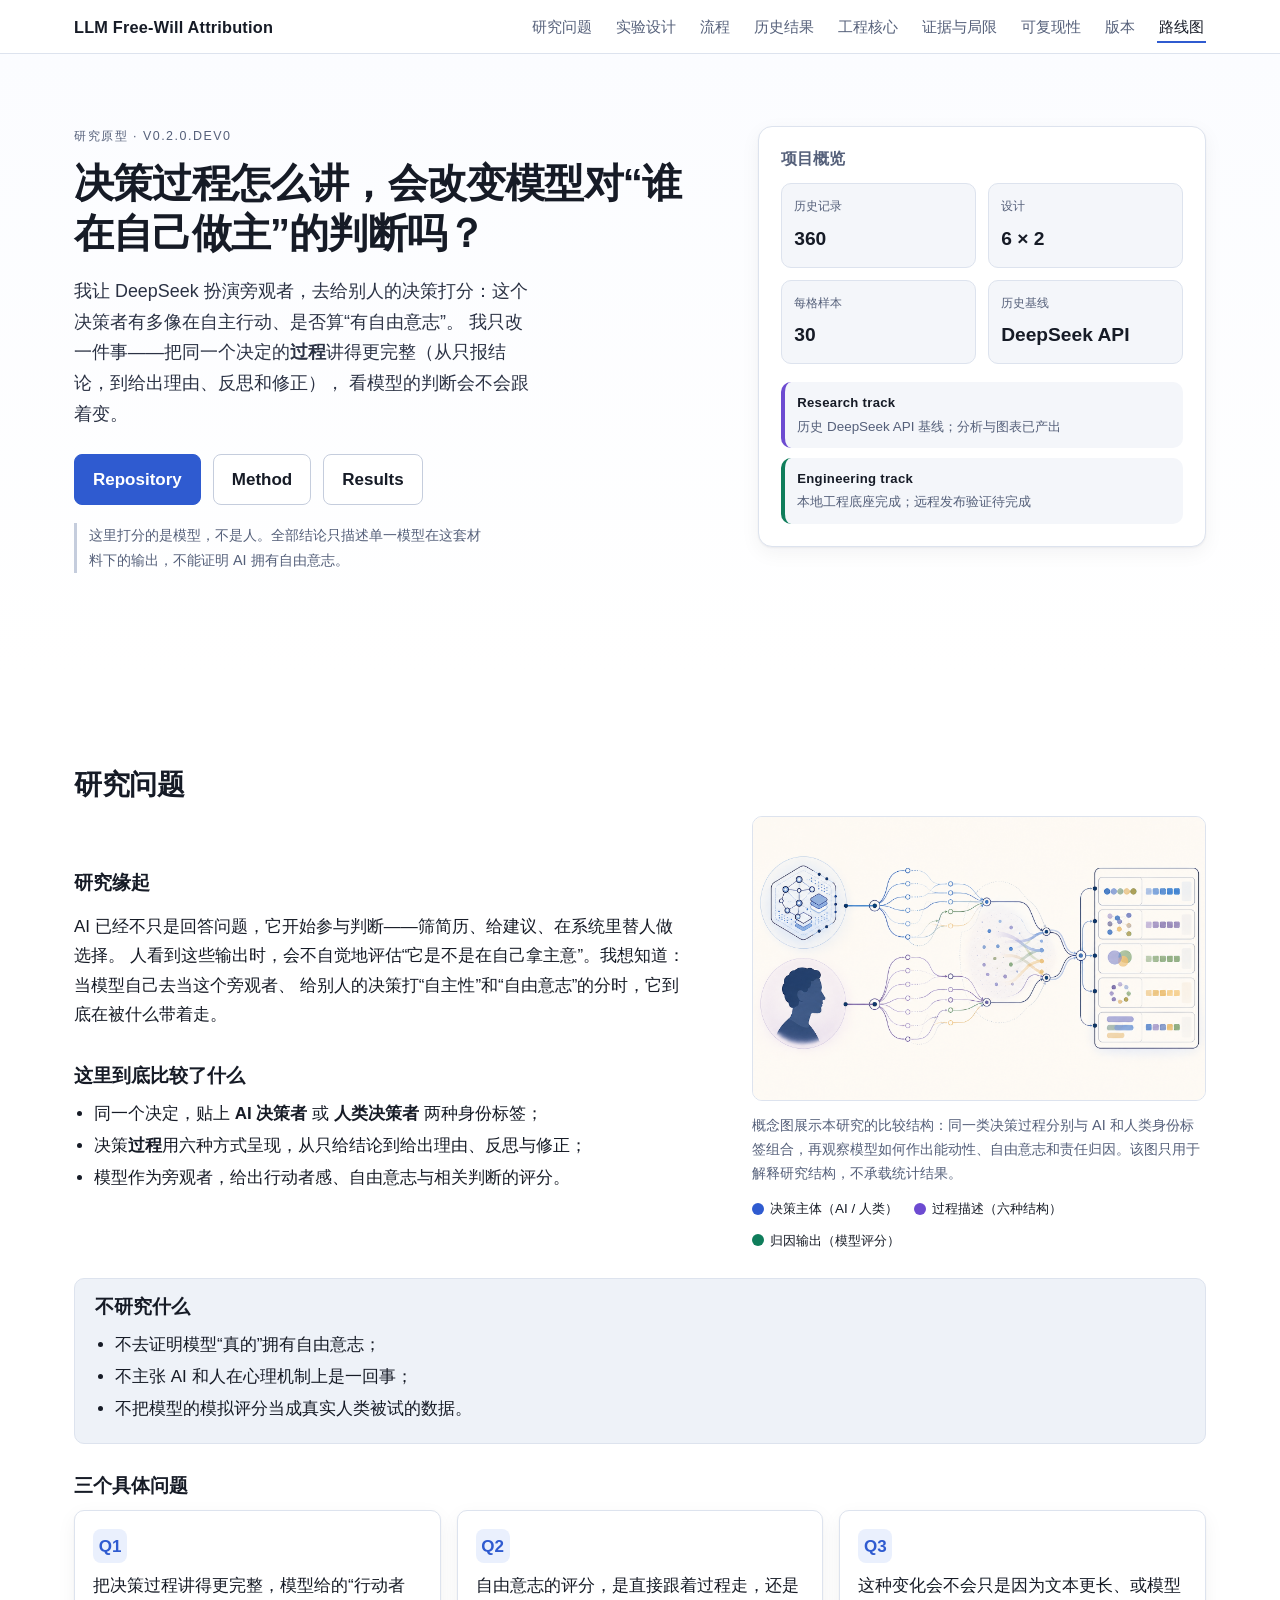
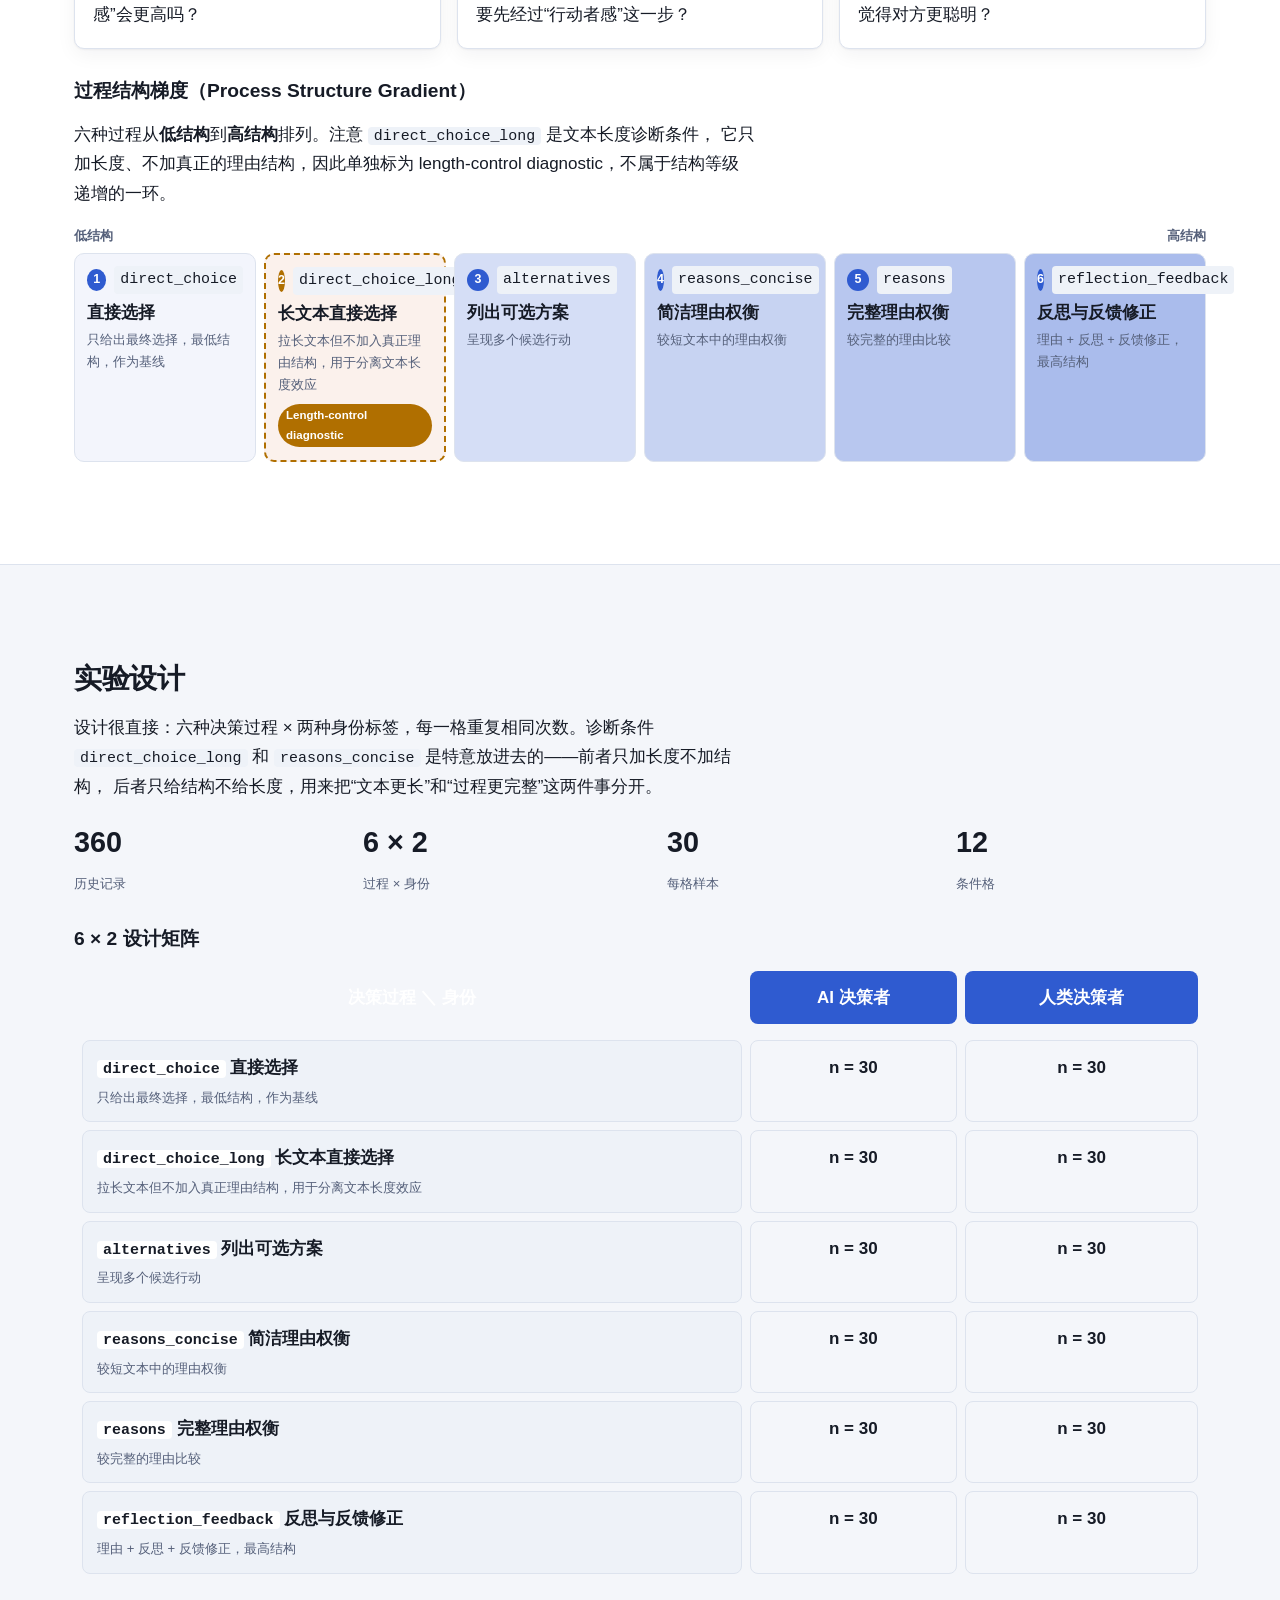
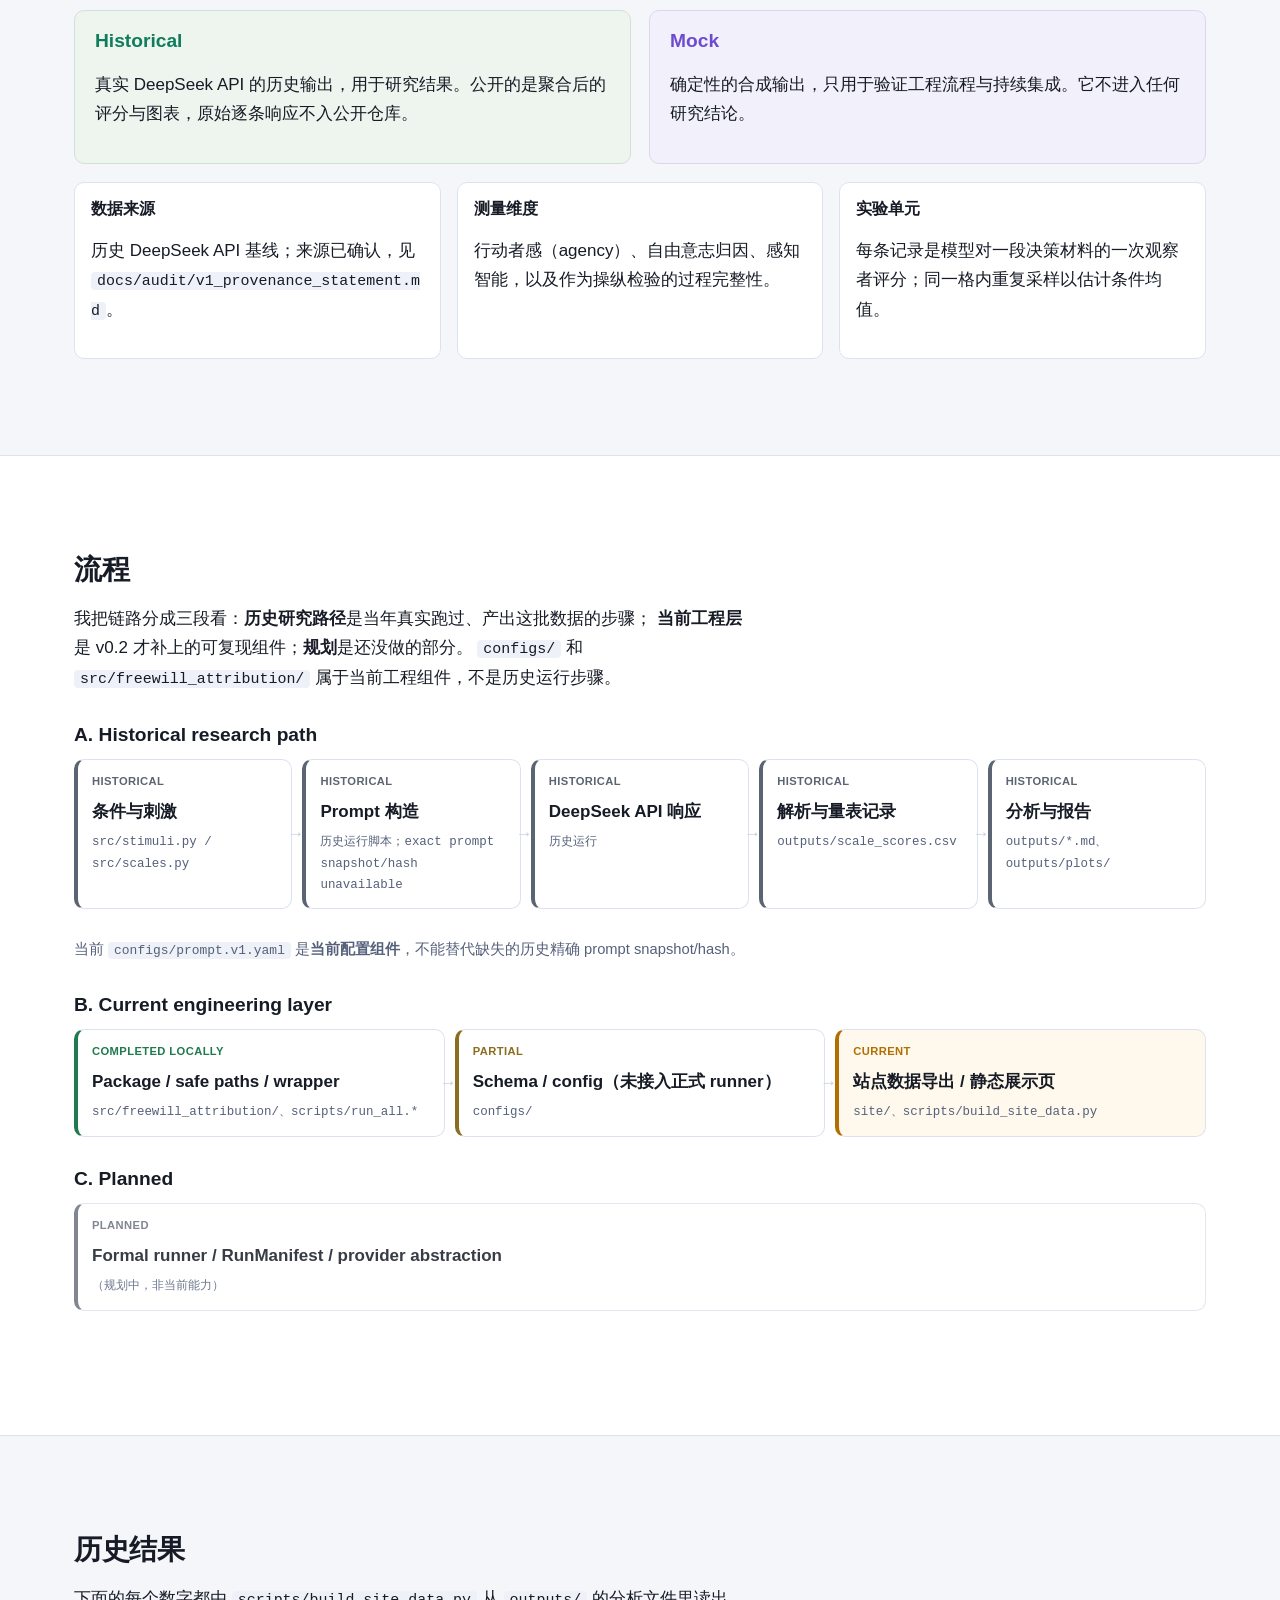
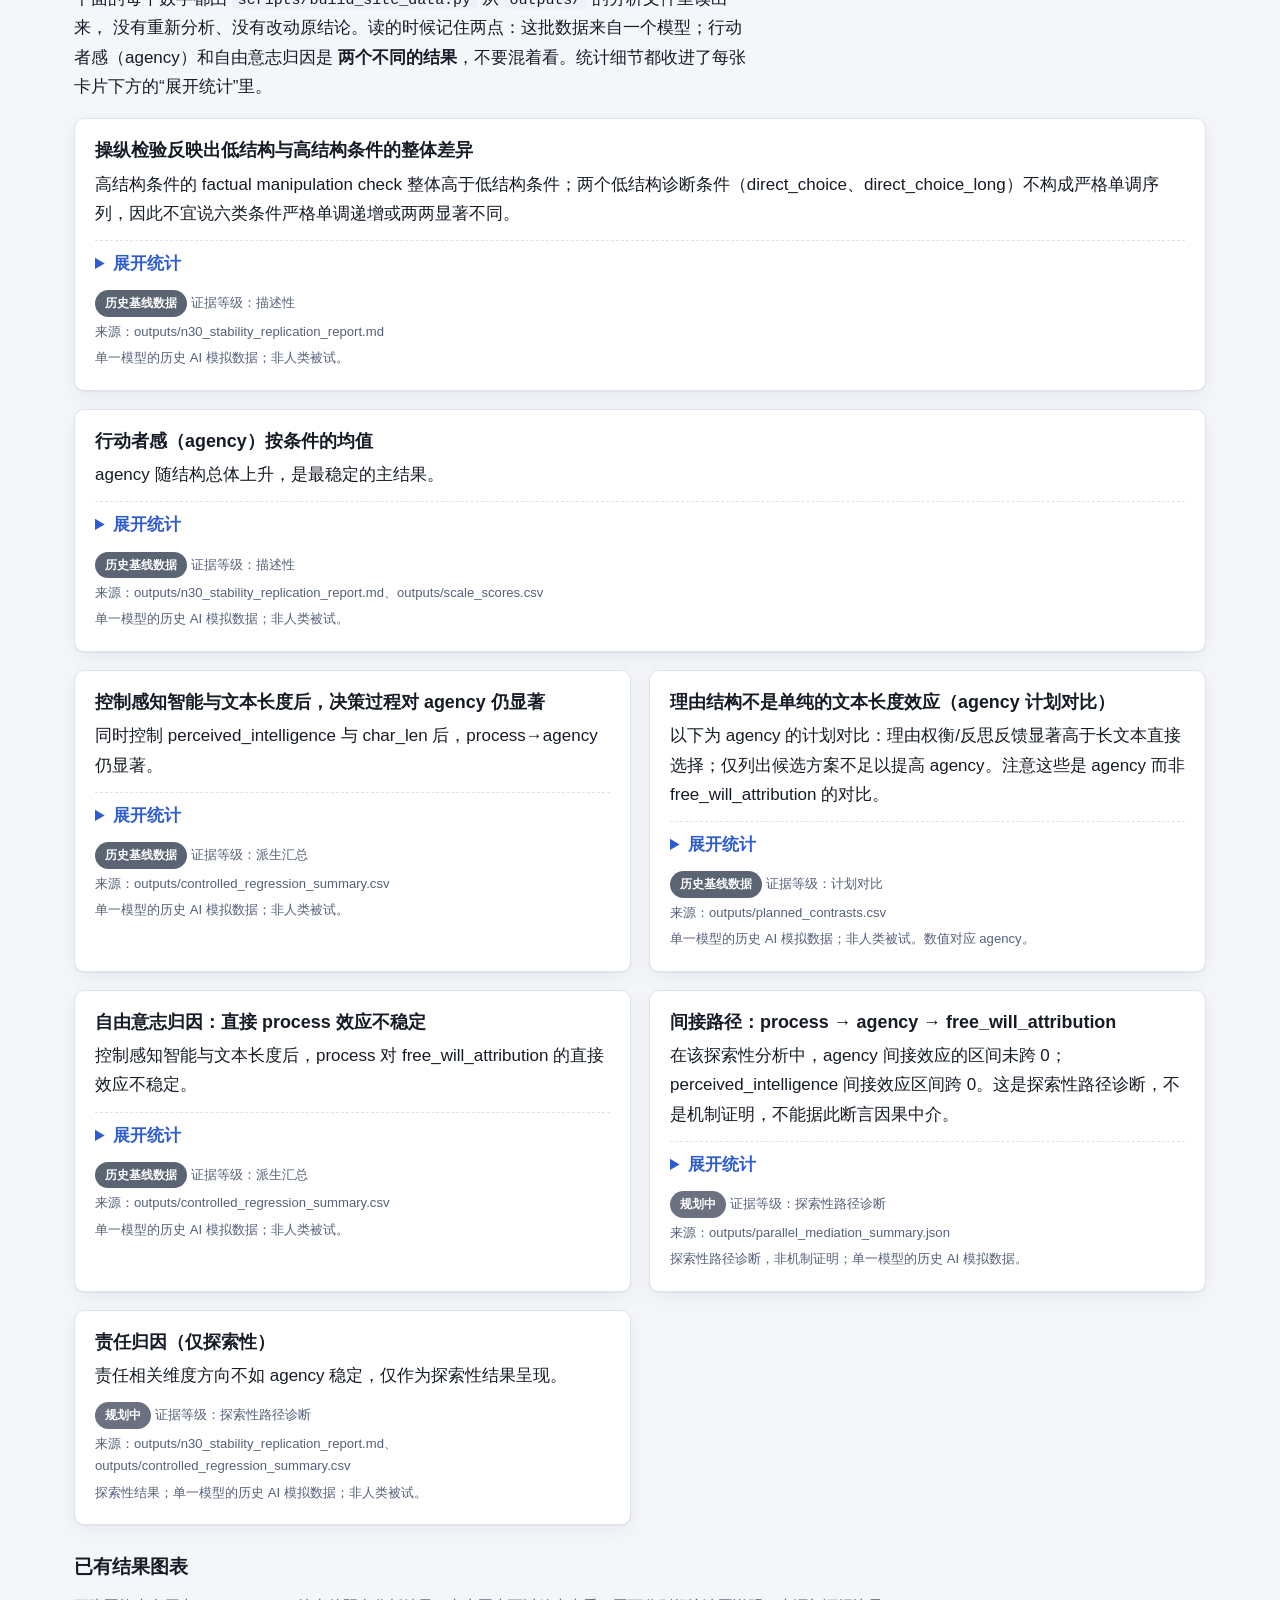
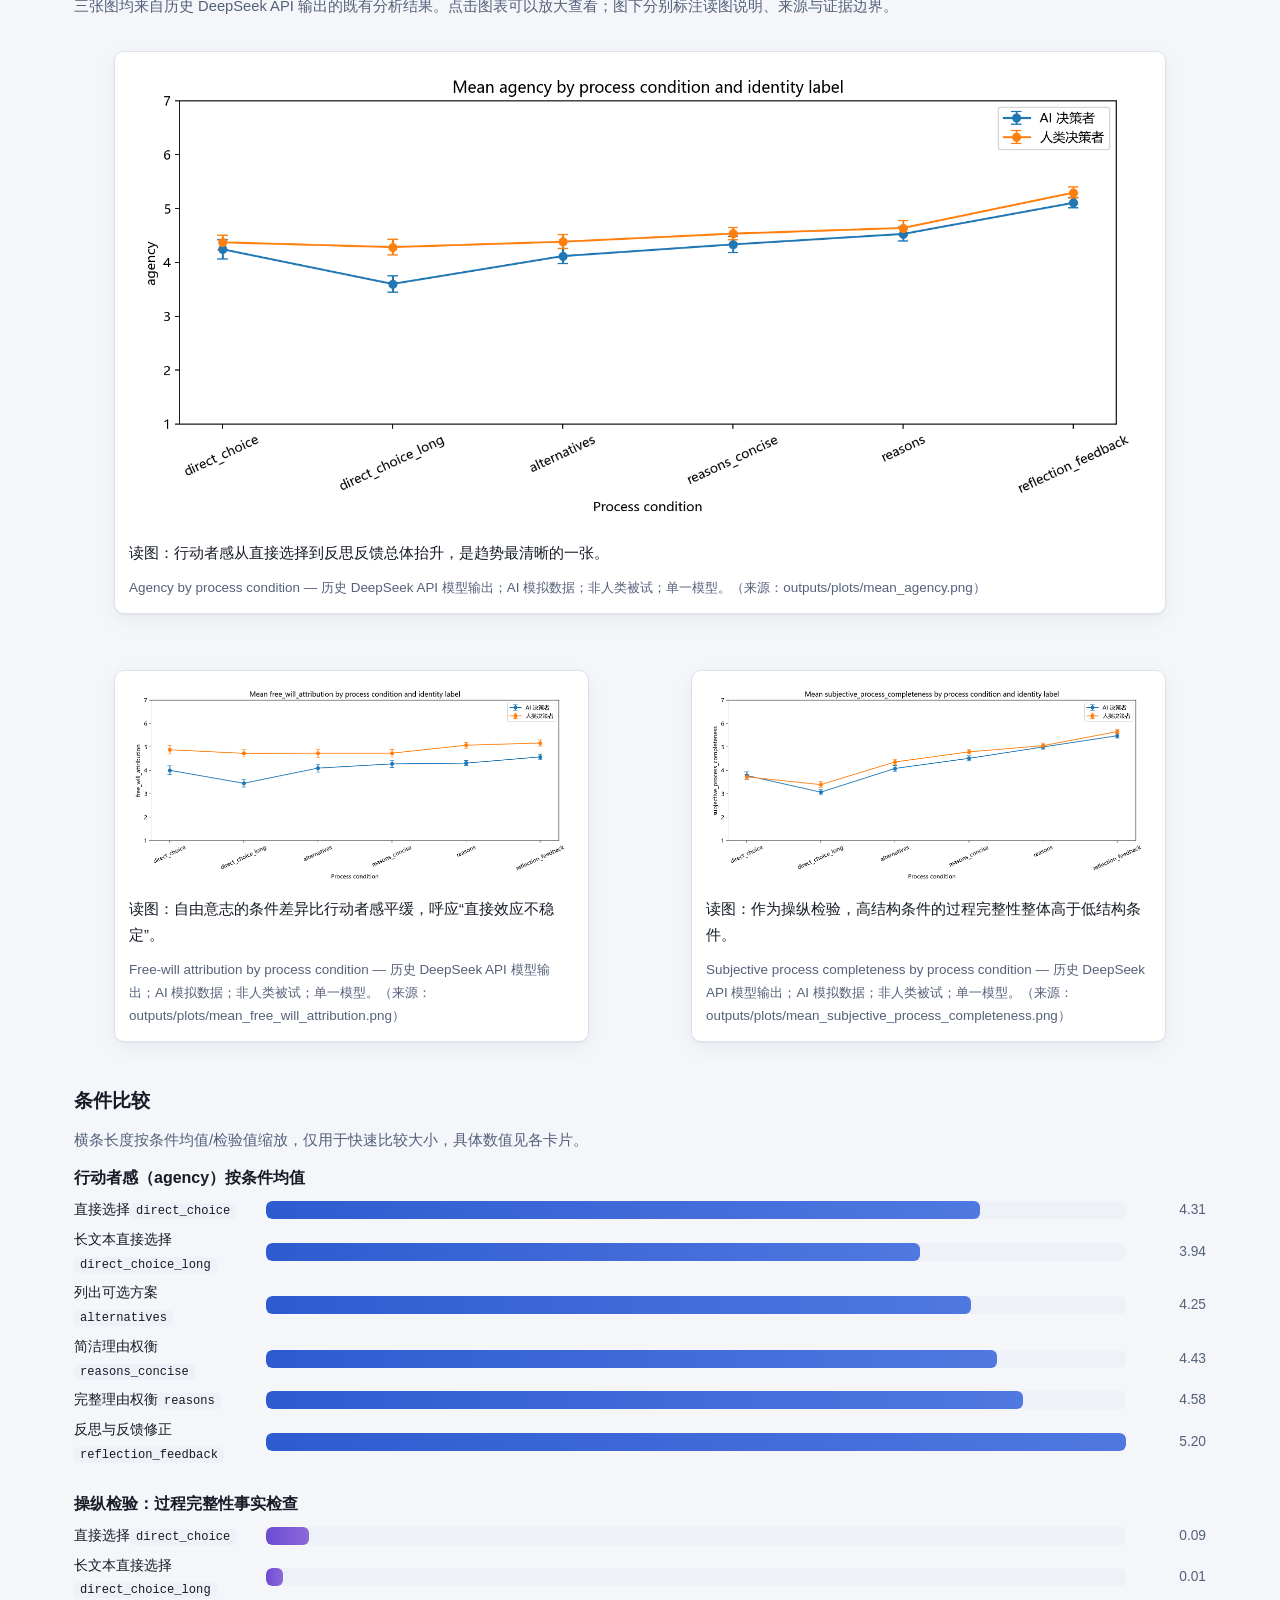
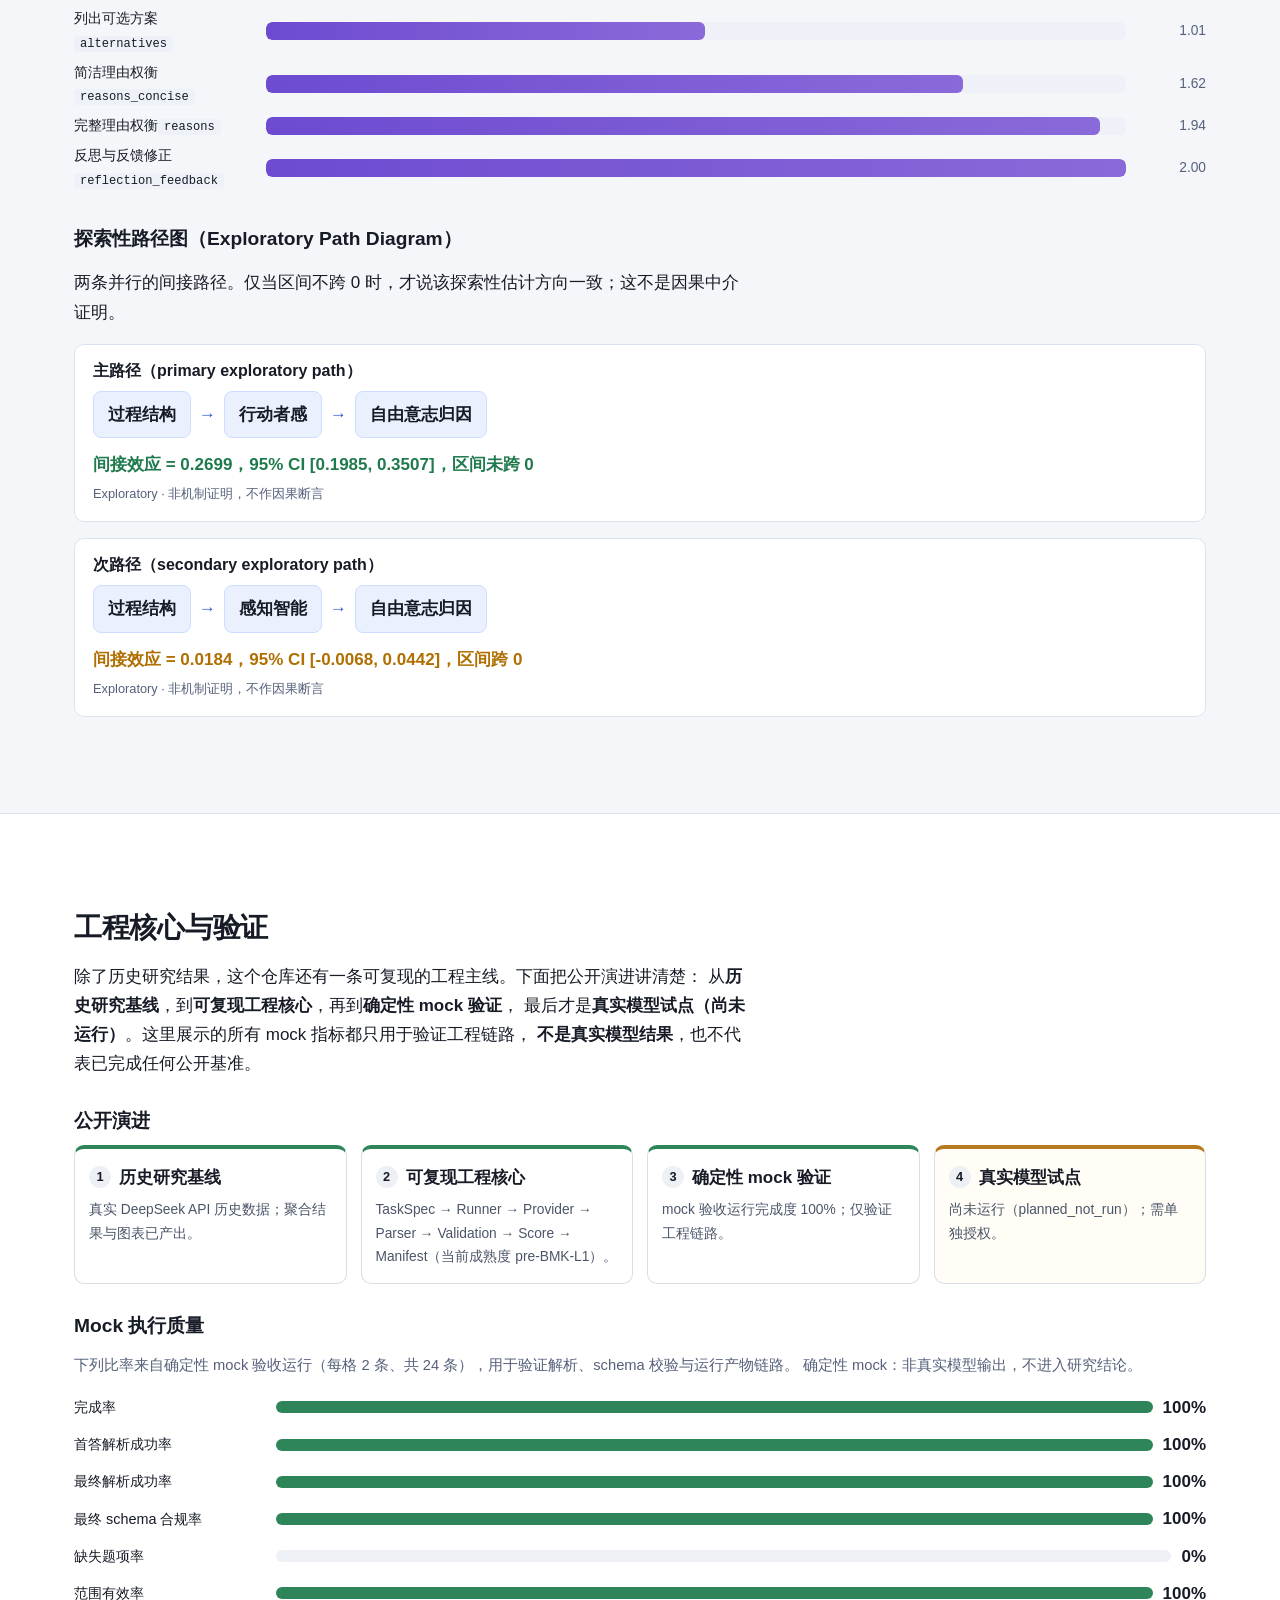
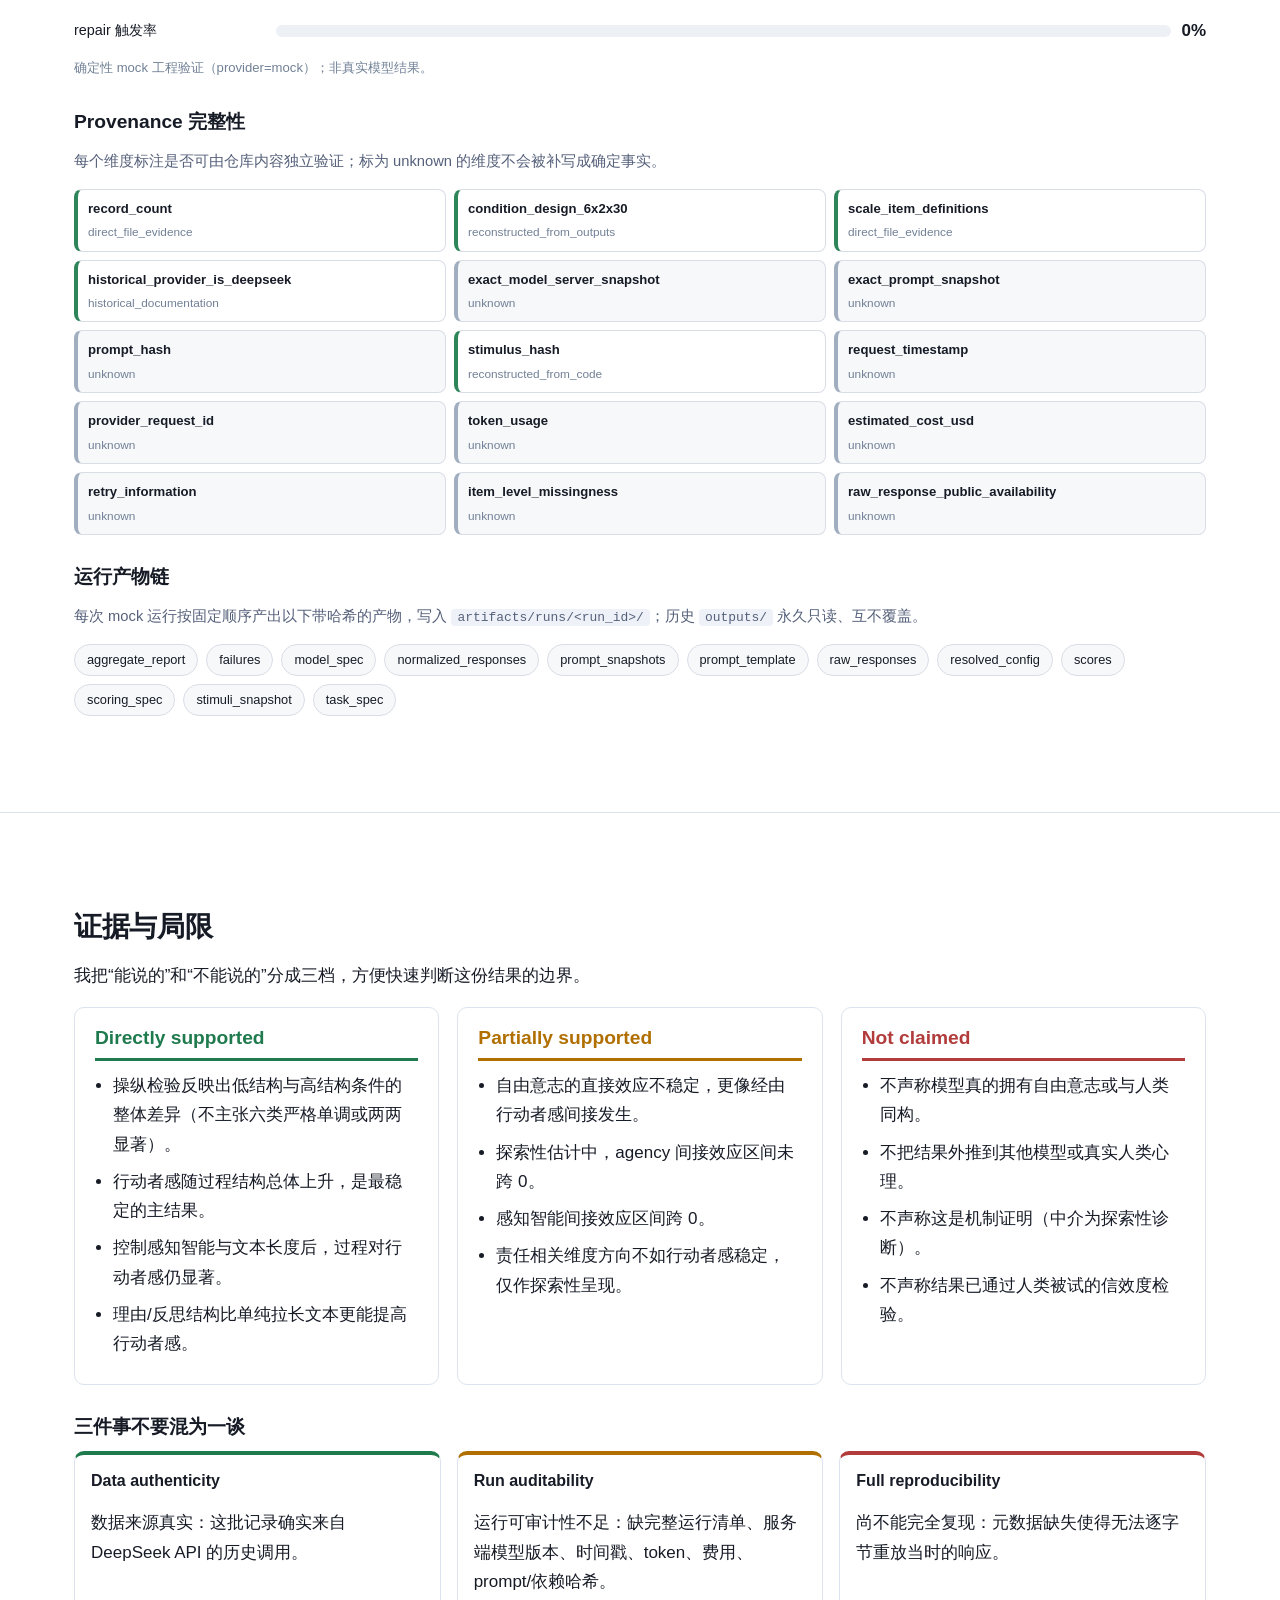
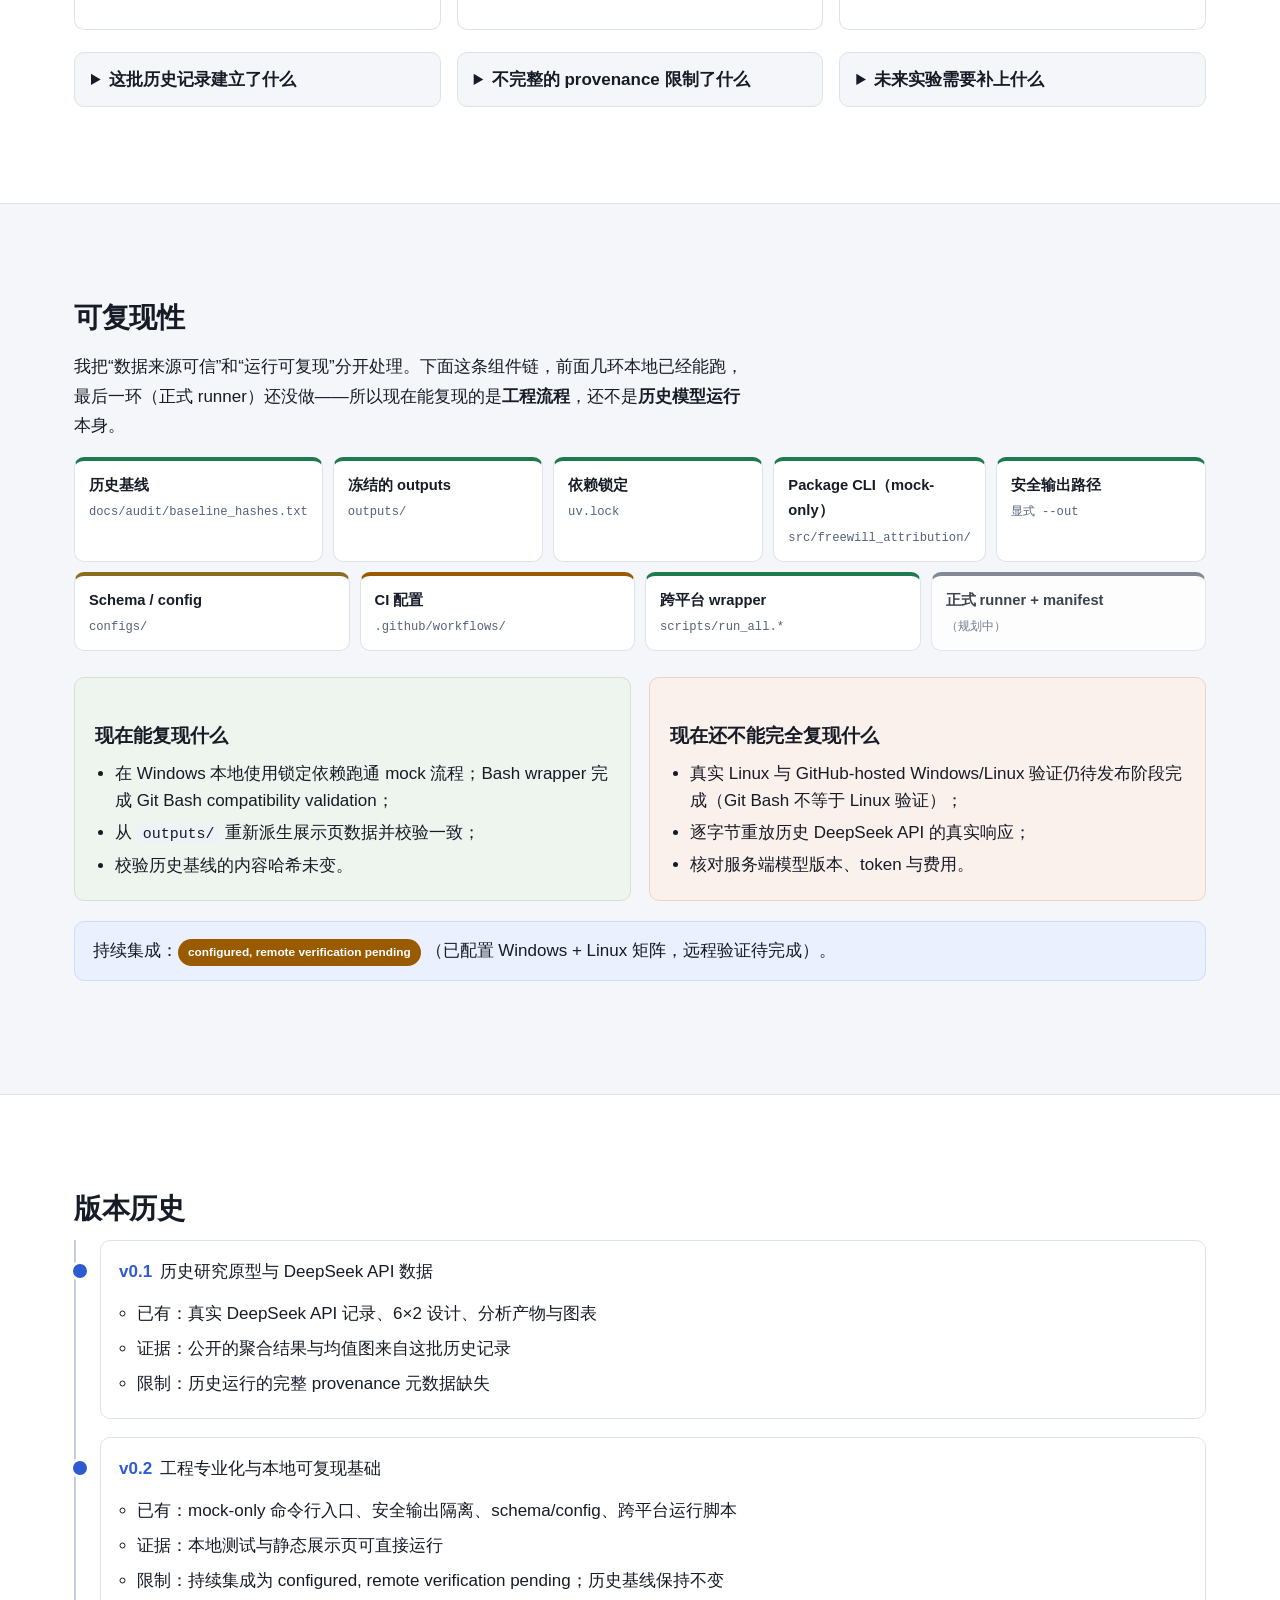
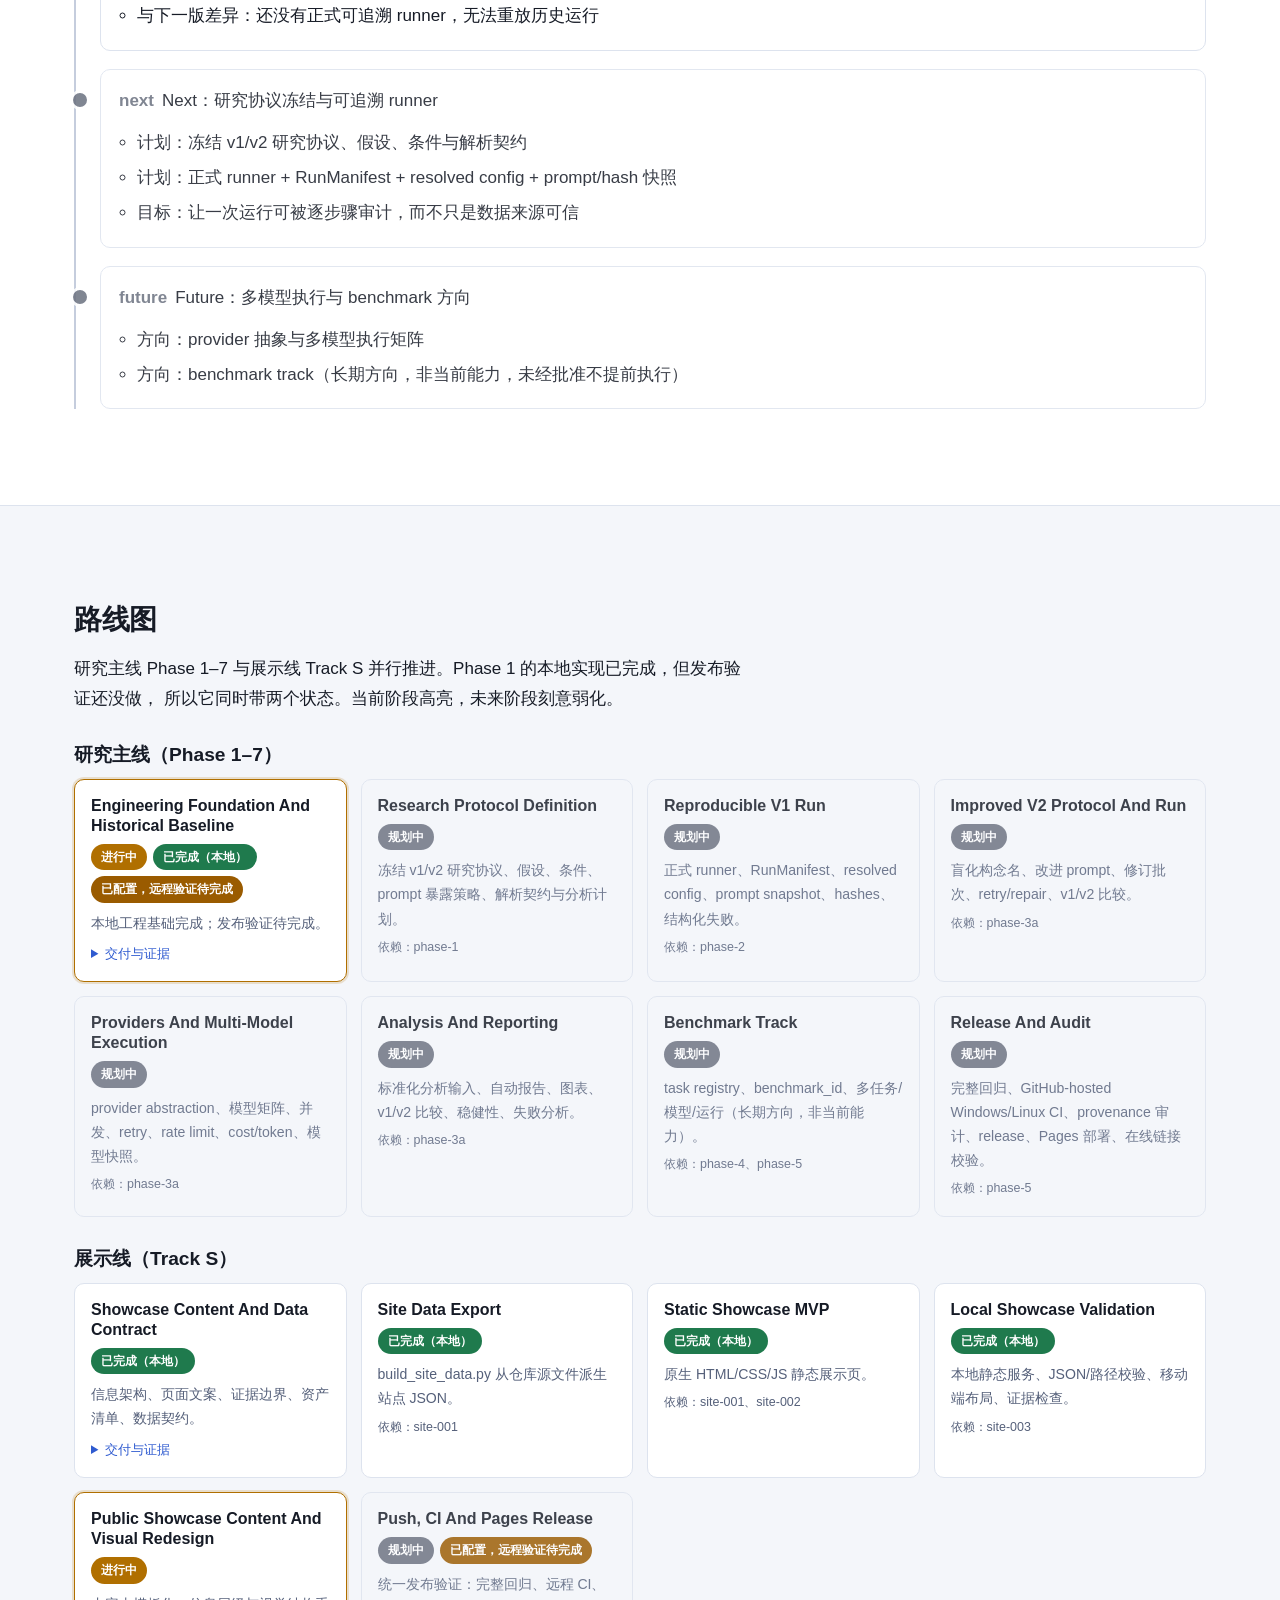
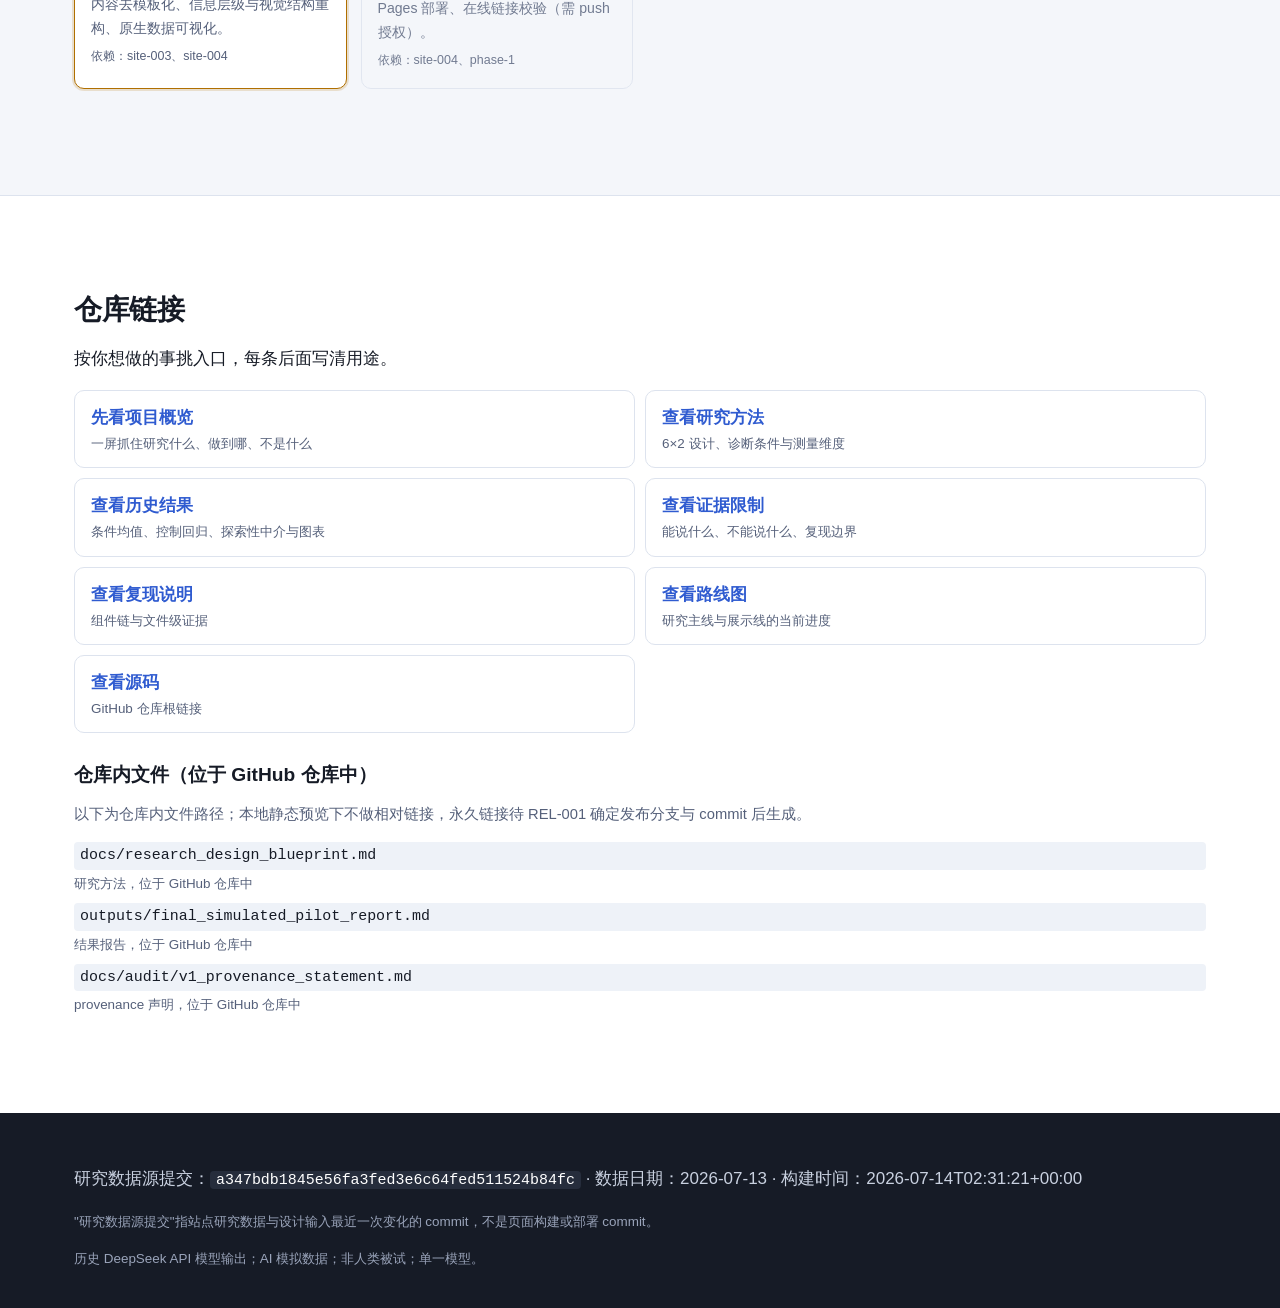
==== commit 1dec5b78: "feat: connect benchmark reports to showcase" ====
--- a/site/index.html
+++ b/site/index.html
@@ -22,6 +22,7 @@
           <li><a href="#experimental-design">实验设计</a></li>
           <li><a href="#pipeline">流程</a></li>
           <li><a href="#historical-results">历史结果</a></li>
+          <li><a href="#engineering-core">工程核心</a></li>
           <li><a href="#evidence-limitations">证据与局限</a></li>
           <li><a href="#reproducibility">可复现性</a></li>
           <li><a href="#version-history">版本</a></li>
@@ -278,6 +279,44 @@
       </div>
     </section>
 
+    <!-- 5b. Engineering Core And Validation (FAST-001) -->
+    <section id="engineering-core" class="section">
+      <div class="wrap">
+        <h2>工程核心与验证</h2>
+        <p class="reading">
+          除了历史研究结果，这个仓库还有一条可复现的工程主线。下面把公开演进讲清楚：
+          从<strong>历史研究基线</strong>，到<strong>可复现工程核心</strong>，再到<strong>确定性 mock 验证</strong>，
+          最后才是<strong>真实模型试点（尚未运行）</strong>。这里展示的所有 mock 指标都只用于验证工程链路，
+          <strong>不是真实模型结果</strong>，也不代表已完成任何公开基准。
+        </p>
+
+        <h3>公开演进</h3>
+        <ol class="evolution" data-slot="engineering-evolution" aria-label="公开演进阶段"></ol>
+        <noscript>
+          <p>公开演进：历史研究基线 → 可复现工程核心 → 确定性 mock 验证 → 真实模型试点（未运行）。</p>
+        </noscript>
+
+        <h3>Mock 执行质量</h3>
+        <p class="note">
+          下列比率来自确定性 mock 验收运行（每格 2 条、共 24 条），用于验证解析、schema 校验与运行产物链路。
+          确定性 mock：非真实模型输出，不进入研究结论。
+        </p>
+        <div class="mock-quality" data-slot="mock-quality" aria-label="mock 执行质量指标"></div>
+
+        <h3>Provenance 完整性</h3>
+        <p class="note">
+          每个维度标注是否可由仓库内容独立验证；标为 unknown 的维度不会被补写成确定事实。
+        </p>
+        <div class="prov-matrix" data-slot="provenance-matrix" aria-label="provenance 完整性矩阵"></div>
+
+        <h3>运行产物链</h3>
+        <p class="note">
+          每次 mock 运行按固定顺序产出以下带哈希的产物，写入 <code>artifacts/runs/&lt;run_id&gt;/</code>；历史 <code>outputs/</code> 永久只读、互不覆盖。
+        </p>
+        <ol class="artifact-chain" data-slot="artifact-chain" aria-label="运行产物链"></ol>
+      </div>
+    </section>
+
     <!-- 6. Evidence And Limitations -->
     <section id="evidence-limitations" class="section">
       <div class="wrap">
--- a/site/assets/css/site.css
+++ b/site/assets/css/site.css
@@ -385,3 +385,88 @@
   html { scroll-behavior: auto; }
   * { animation: none !important; transition: none !important; }
 }
+
+/* --- Engineering core & validation (FAST-001) --- */
+.evolution {
+  list-style: none;
+  margin: 12px 0 0;
+  padding: 0;
+  display: grid;
+  grid-template-columns: repeat(4, minmax(0, 1fr));
+  gap: 14px;
+}
+.evo-step {
+  min-width: 0;
+  border: 1px solid #d9dee6;
+  border-radius: 10px;
+  padding: 14px;
+  background: #fff;
+  border-top: 4px solid #b9c2cf;
+}
+.evo-step.is-done { border-top-color: #2f855a; }
+.evo-step.is-next { border-top-color: #b7791f; background: #fffdf6; }
+.evo-head { display: flex; align-items: center; gap: 8px; margin-bottom: 6px; }
+.evo-idx {
+  display: inline-flex; align-items: center; justify-content: center;
+  width: 22px; height: 22px; border-radius: 50%;
+  background: #edf1f6; font-size: .8rem; font-weight: 700;
+}
+.evo-name { font-weight: 700; overflow-wrap: anywhere; }
+.evo-note { margin: 0; font-size: .86rem; color: #4a5568; overflow-wrap: anywhere; }
+
+.mock-quality { margin-top: 12px; display: grid; gap: 8px; }
+.mq-row { display: grid; grid-template-columns: minmax(0, 12rem) 1fr auto; gap: 10px; align-items: center; }
+.mq-label { min-width: 0; overflow-wrap: anywhere; font-size: .9rem; }
+.mq-track { background: #edf1f6; border-radius: 6px; height: 12px; overflow: hidden; min-width: 0; }
+.mq-fill { height: 100%; background: #2f855a; }
+.mq-val { font-variant-numeric: tabular-nums; font-weight: 700; }
+.mq-tag { font-size: .82rem; color: #718096; margin: 4px 0 0; }
+
+.prov-matrix {
+  margin-top: 12px;
+  display: grid;
+  grid-template-columns: repeat(3, minmax(0, 1fr));
+  gap: 8px;
+}
+.prov-cell {
+  min-width: 0;
+  border: 1px solid #d9dee6;
+  border-left-width: 4px;
+  border-radius: 8px;
+  padding: 8px 10px;
+  display: flex;
+  flex-direction: column;
+  gap: 2px;
+}
+.prov-cell.known { border-left-color: #2f855a; }
+.prov-cell.unknown { border-left-color: #a0aec0; background: #f7f8fa; }
+.prov-dim { font-size: .82rem; font-weight: 600; overflow-wrap: anywhere; }
+.prov-type { font-size: .74rem; color: #718096; overflow-wrap: anywhere; }
+
+.artifact-chain {
+  list-style: none;
+  margin: 12px 0 0;
+  padding: 0;
+  display: flex;
+  flex-wrap: wrap;
+  gap: 8px;
+}
+.artifact-node {
+  min-width: 0;
+  border: 1px solid #d9dee6;
+  border-radius: 999px;
+  padding: 4px 12px;
+  font-size: .8rem;
+  background: #f7f8fa;
+  overflow-wrap: anywhere;
+}
+
+@media (max-width: 820px) {
+  .evolution { grid-template-columns: repeat(2, minmax(0, 1fr)); }
+  .prov-matrix { grid-template-columns: repeat(2, minmax(0, 1fr)); }
+}
+@media (max-width: 480px) {
+  .evolution { grid-template-columns: 1fr; }
+  .prov-matrix { grid-template-columns: 1fr; }
+  .mq-row { grid-template-columns: 1fr; }
+}
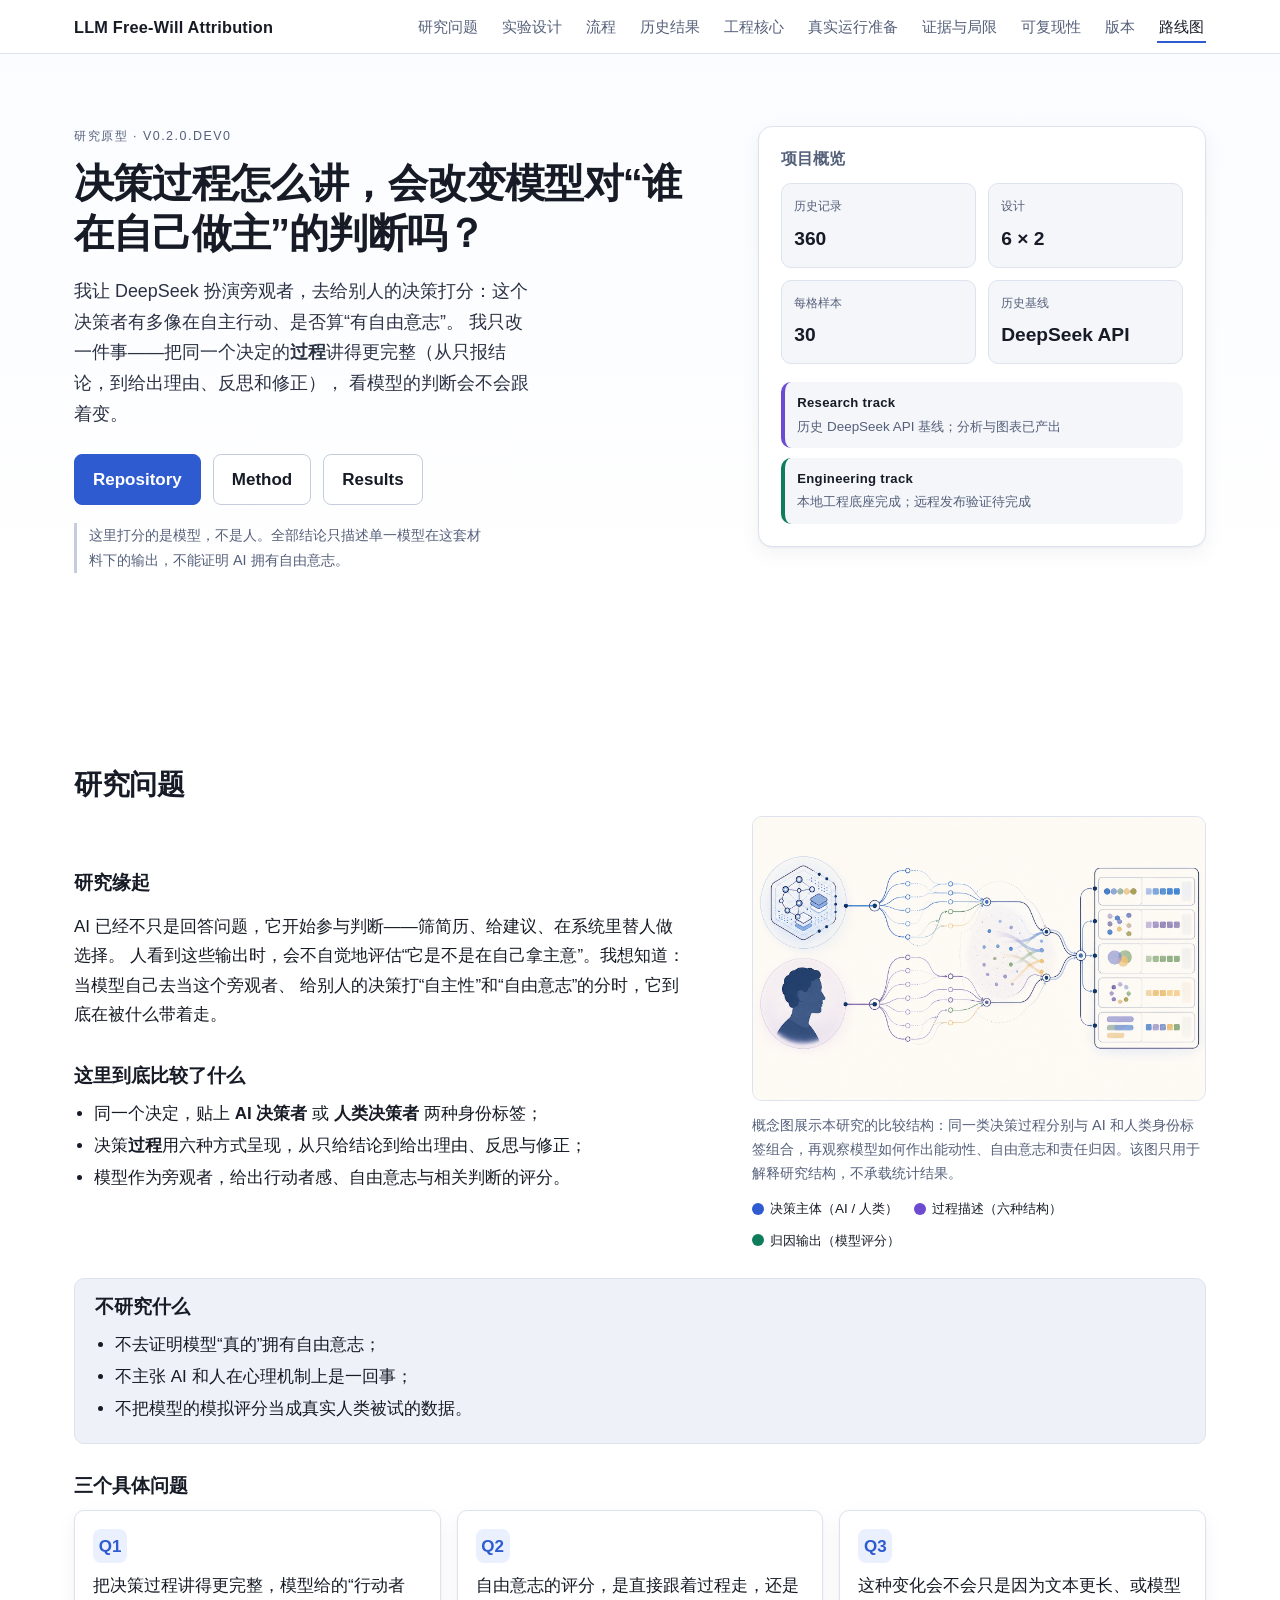
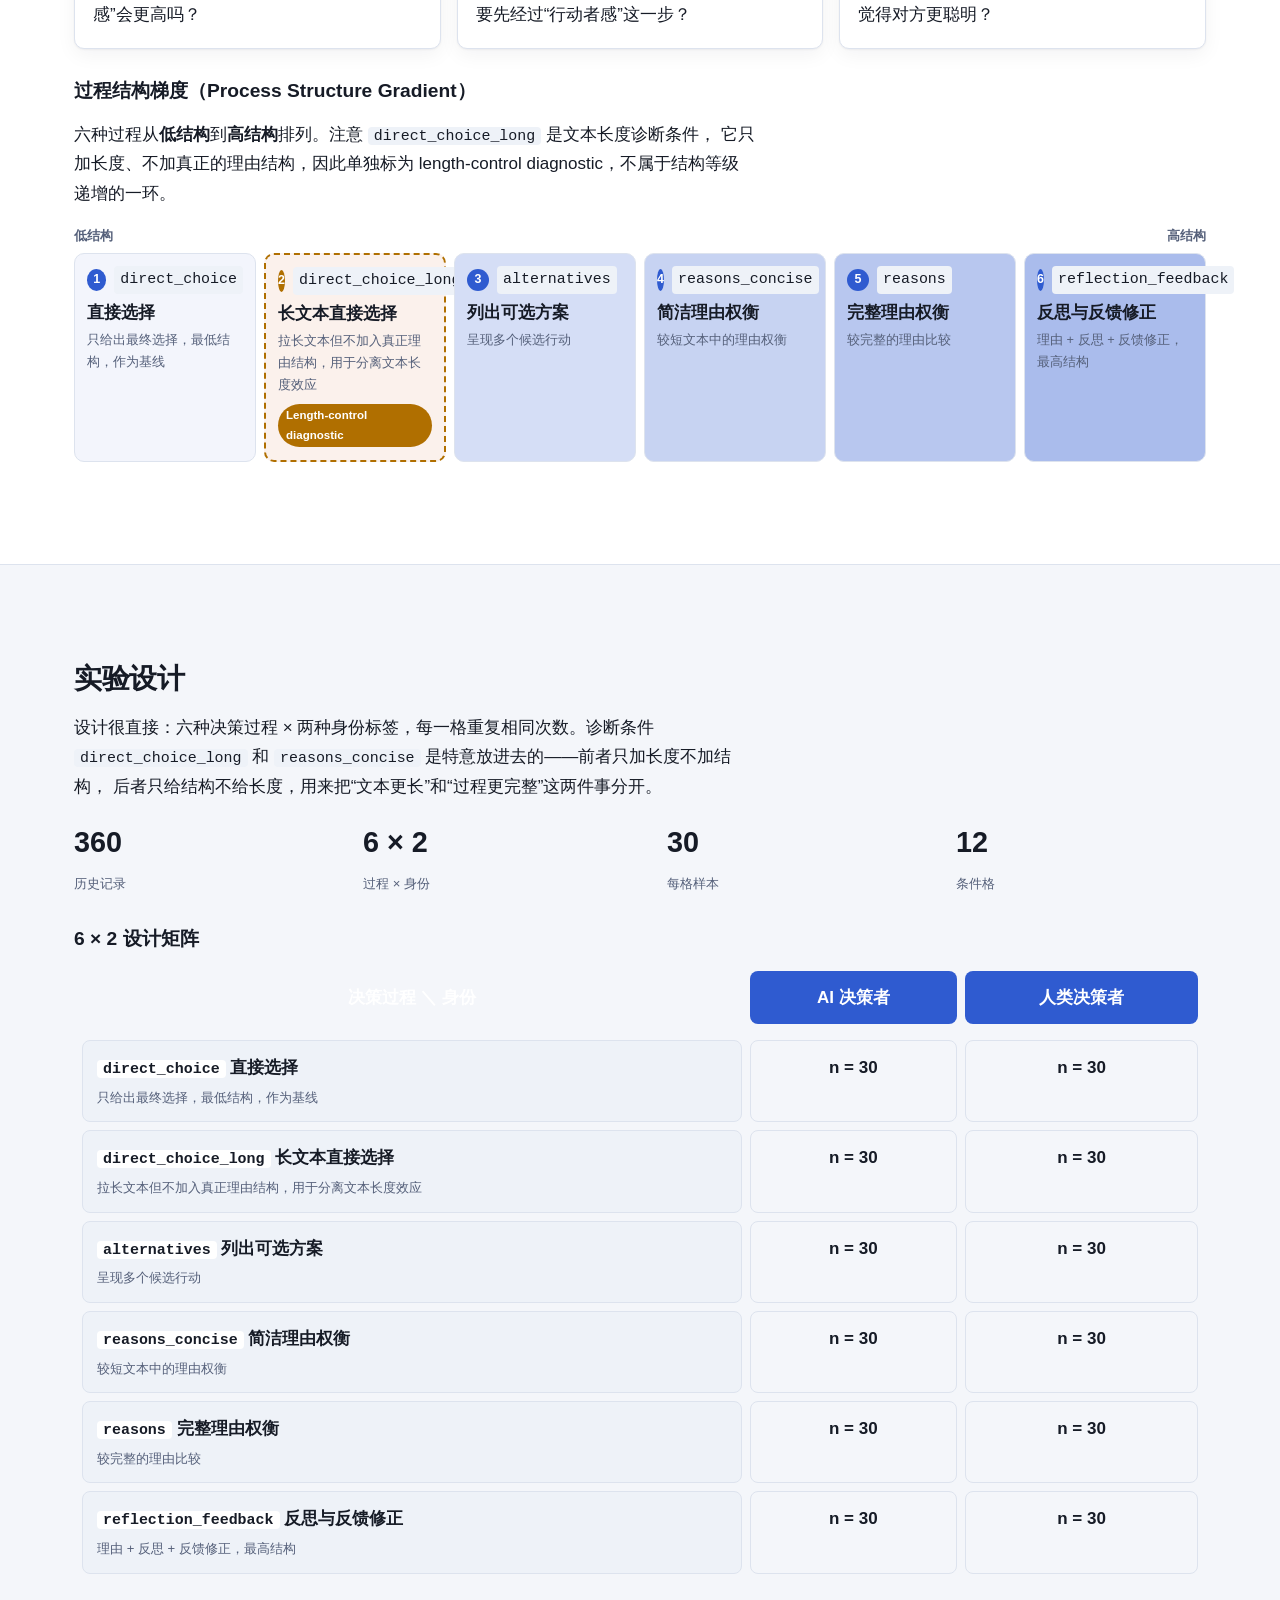
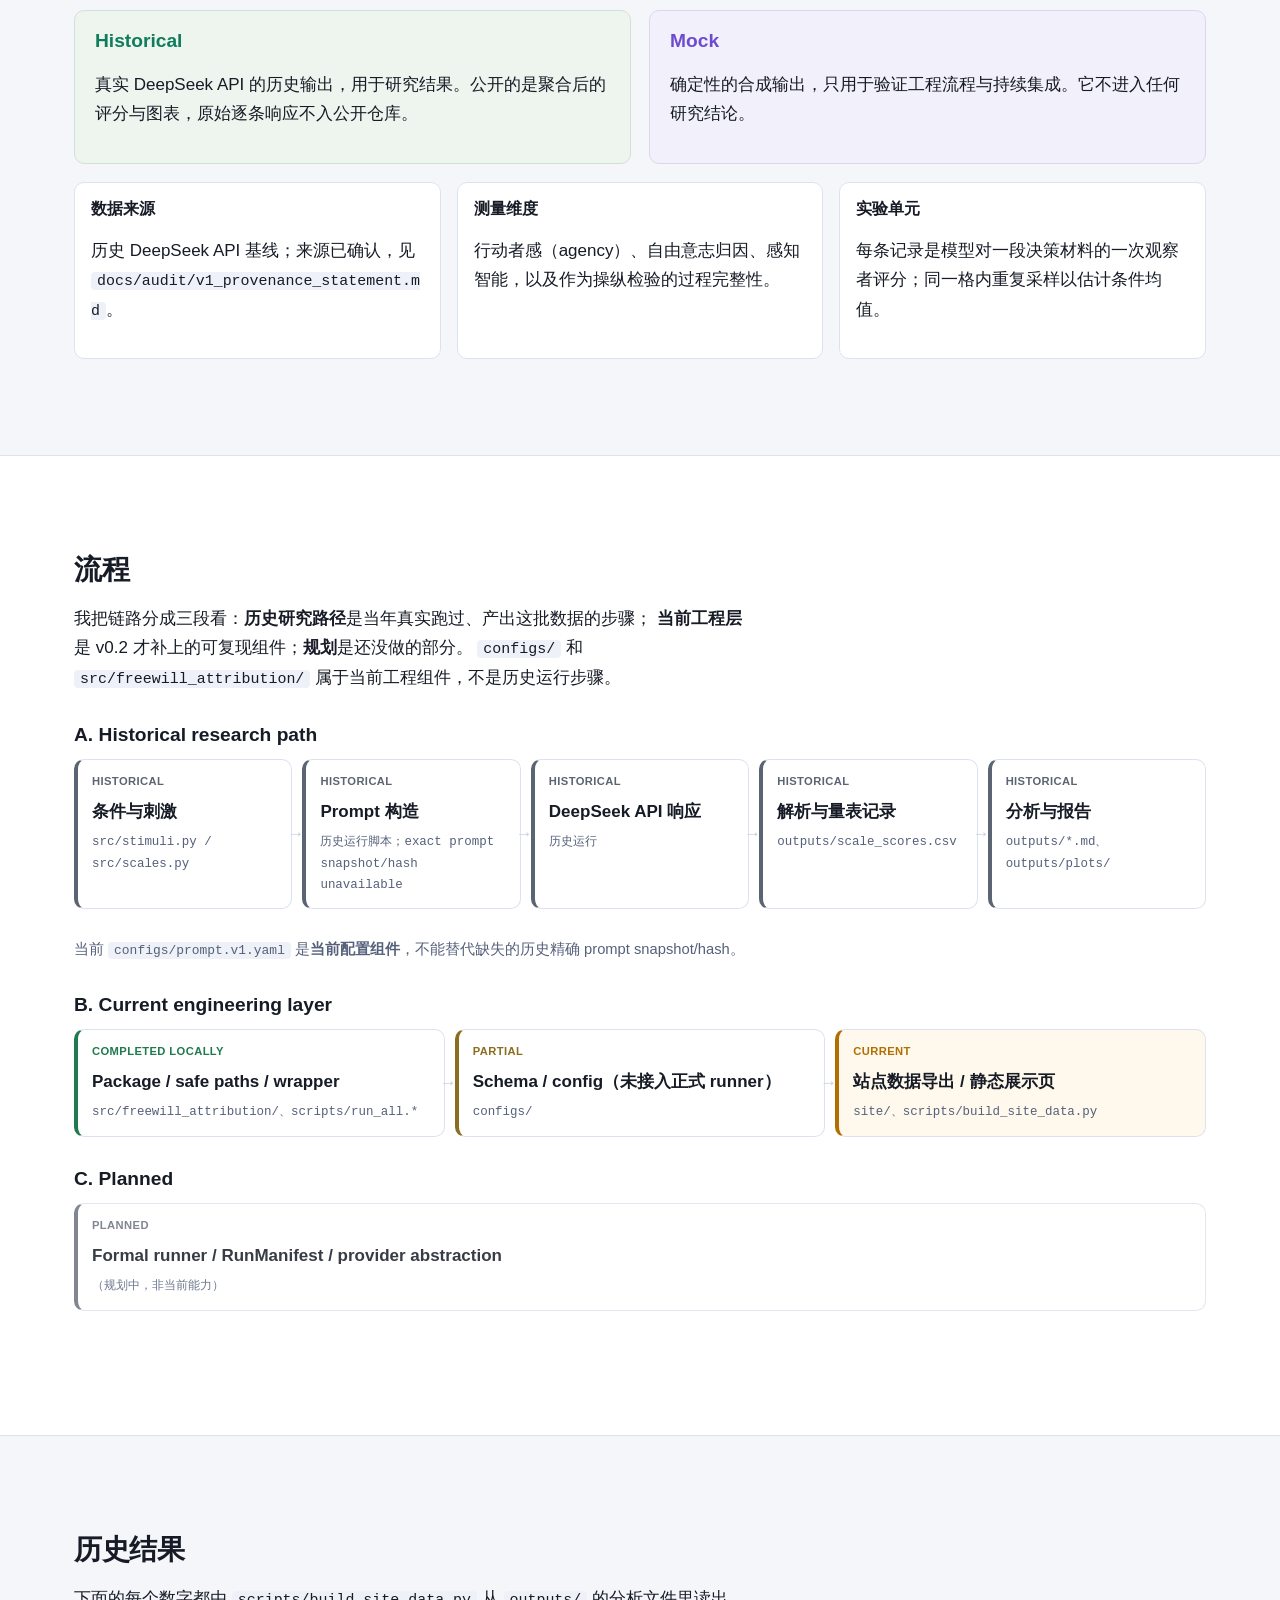
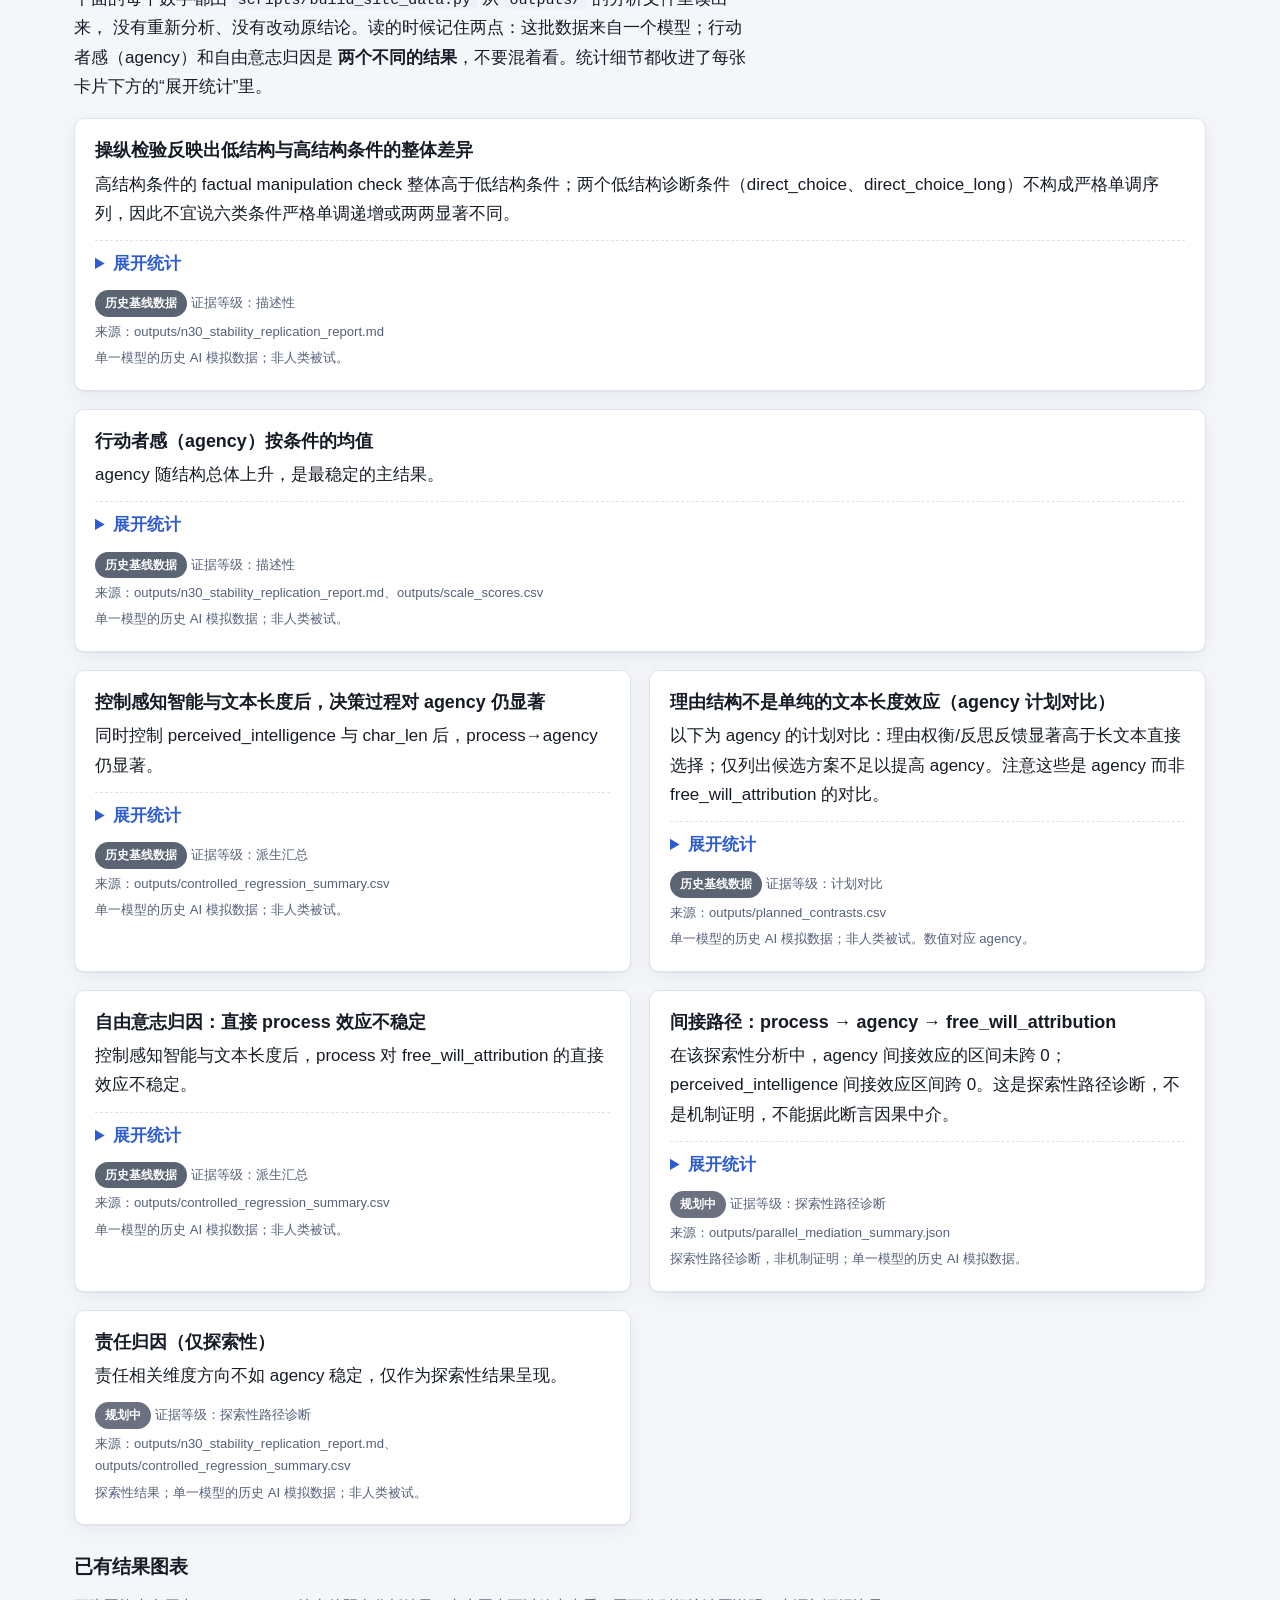
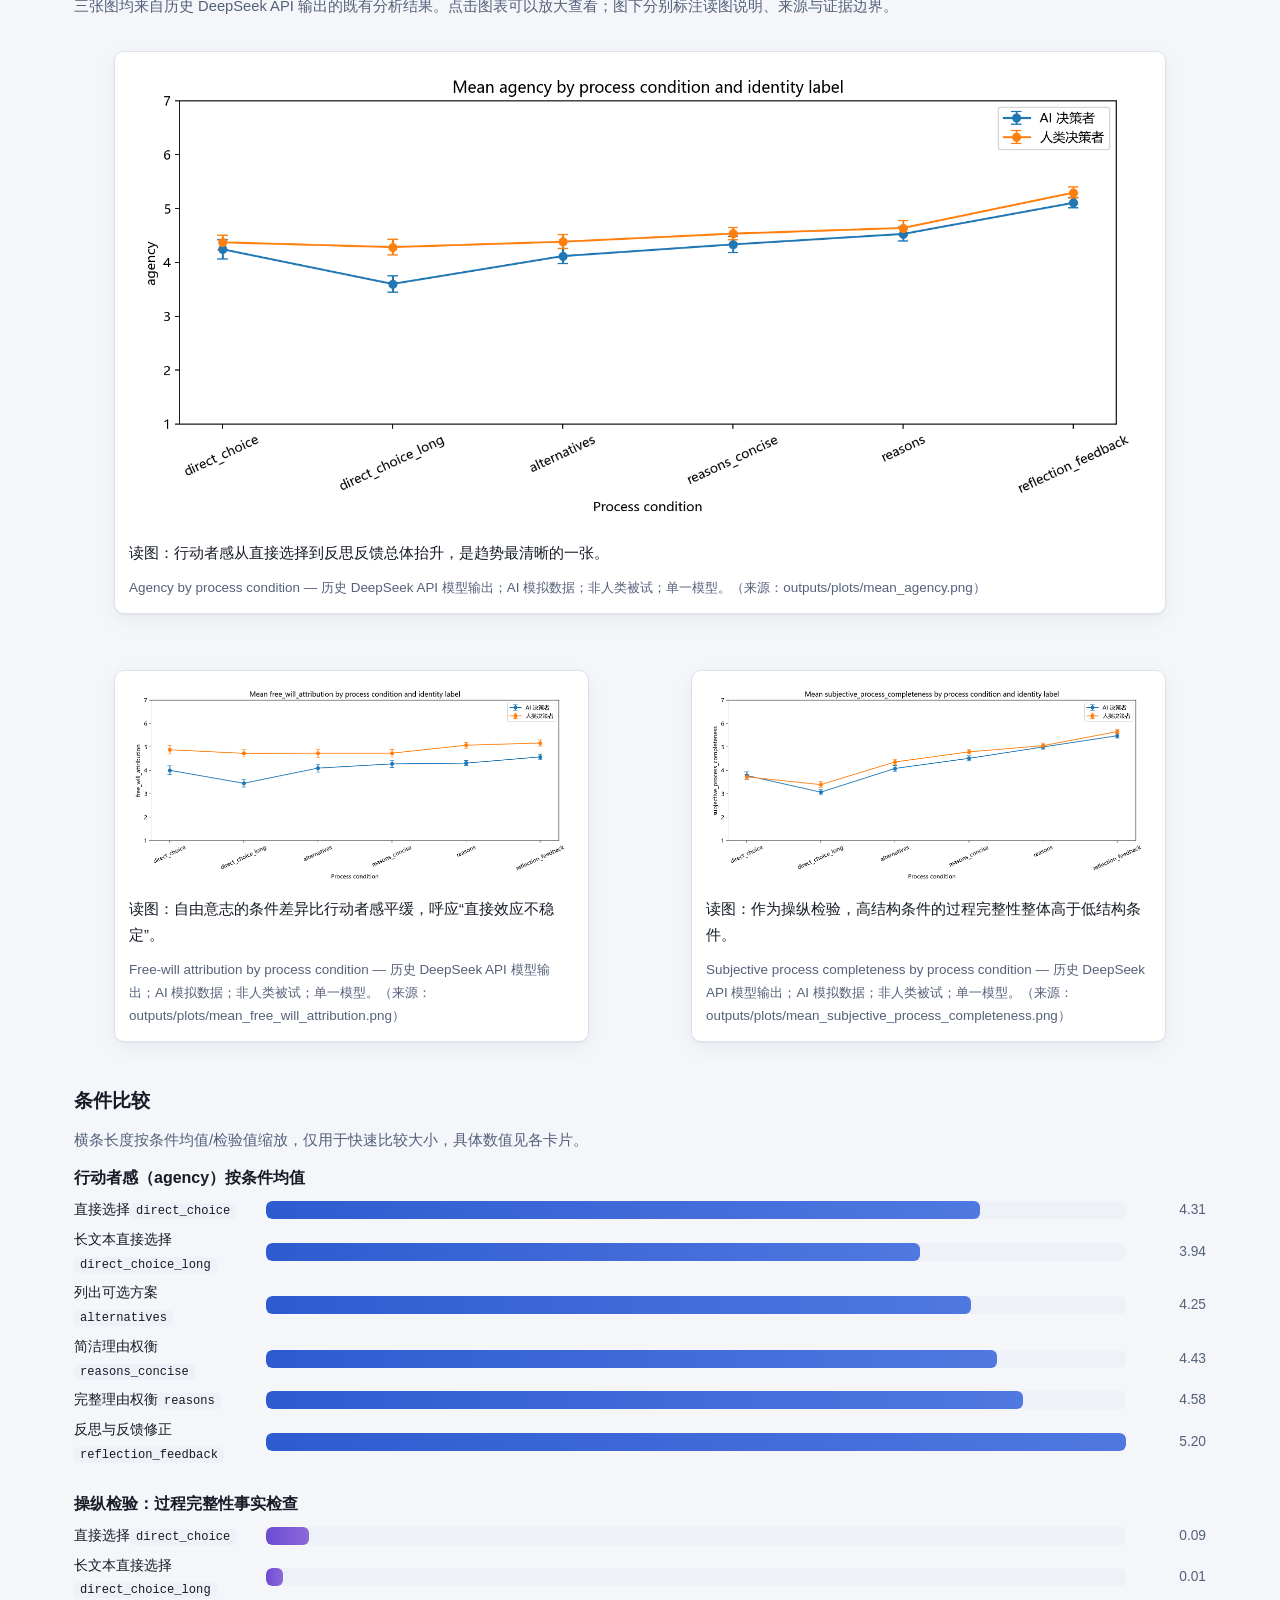
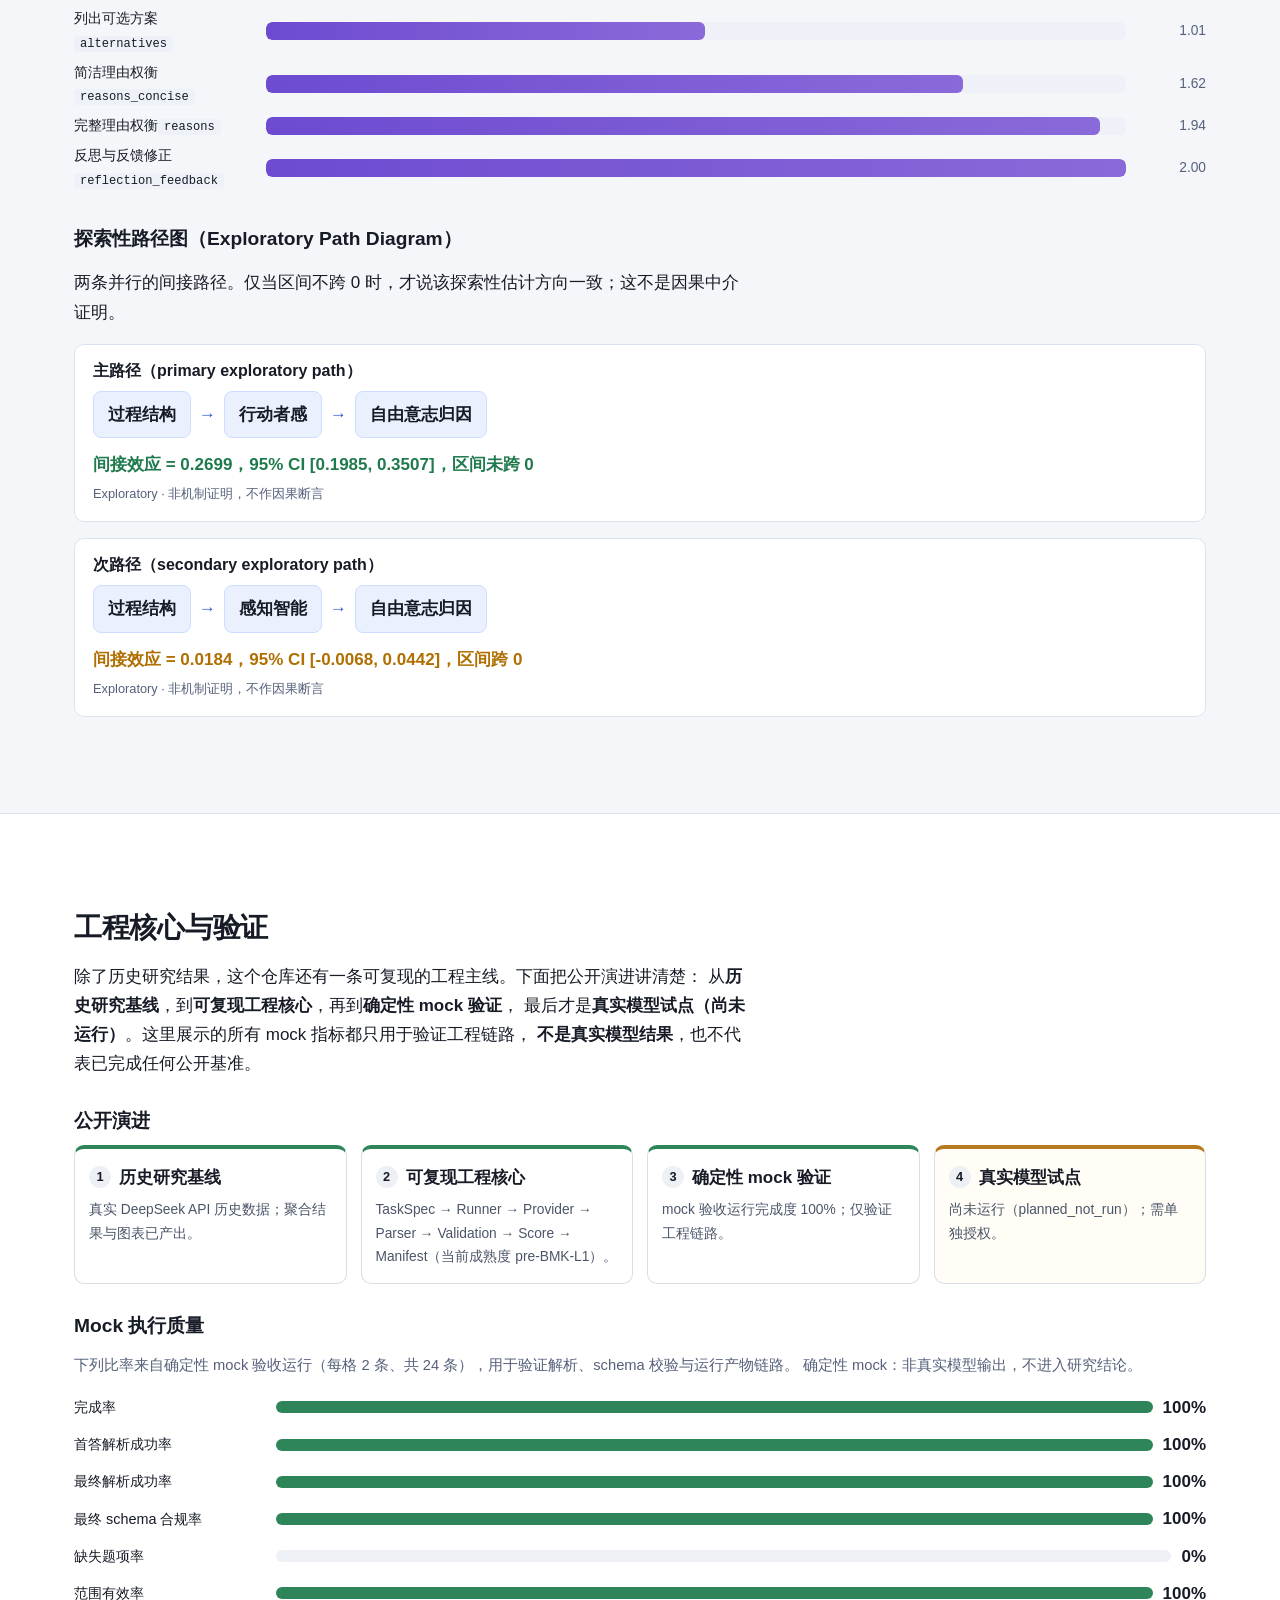
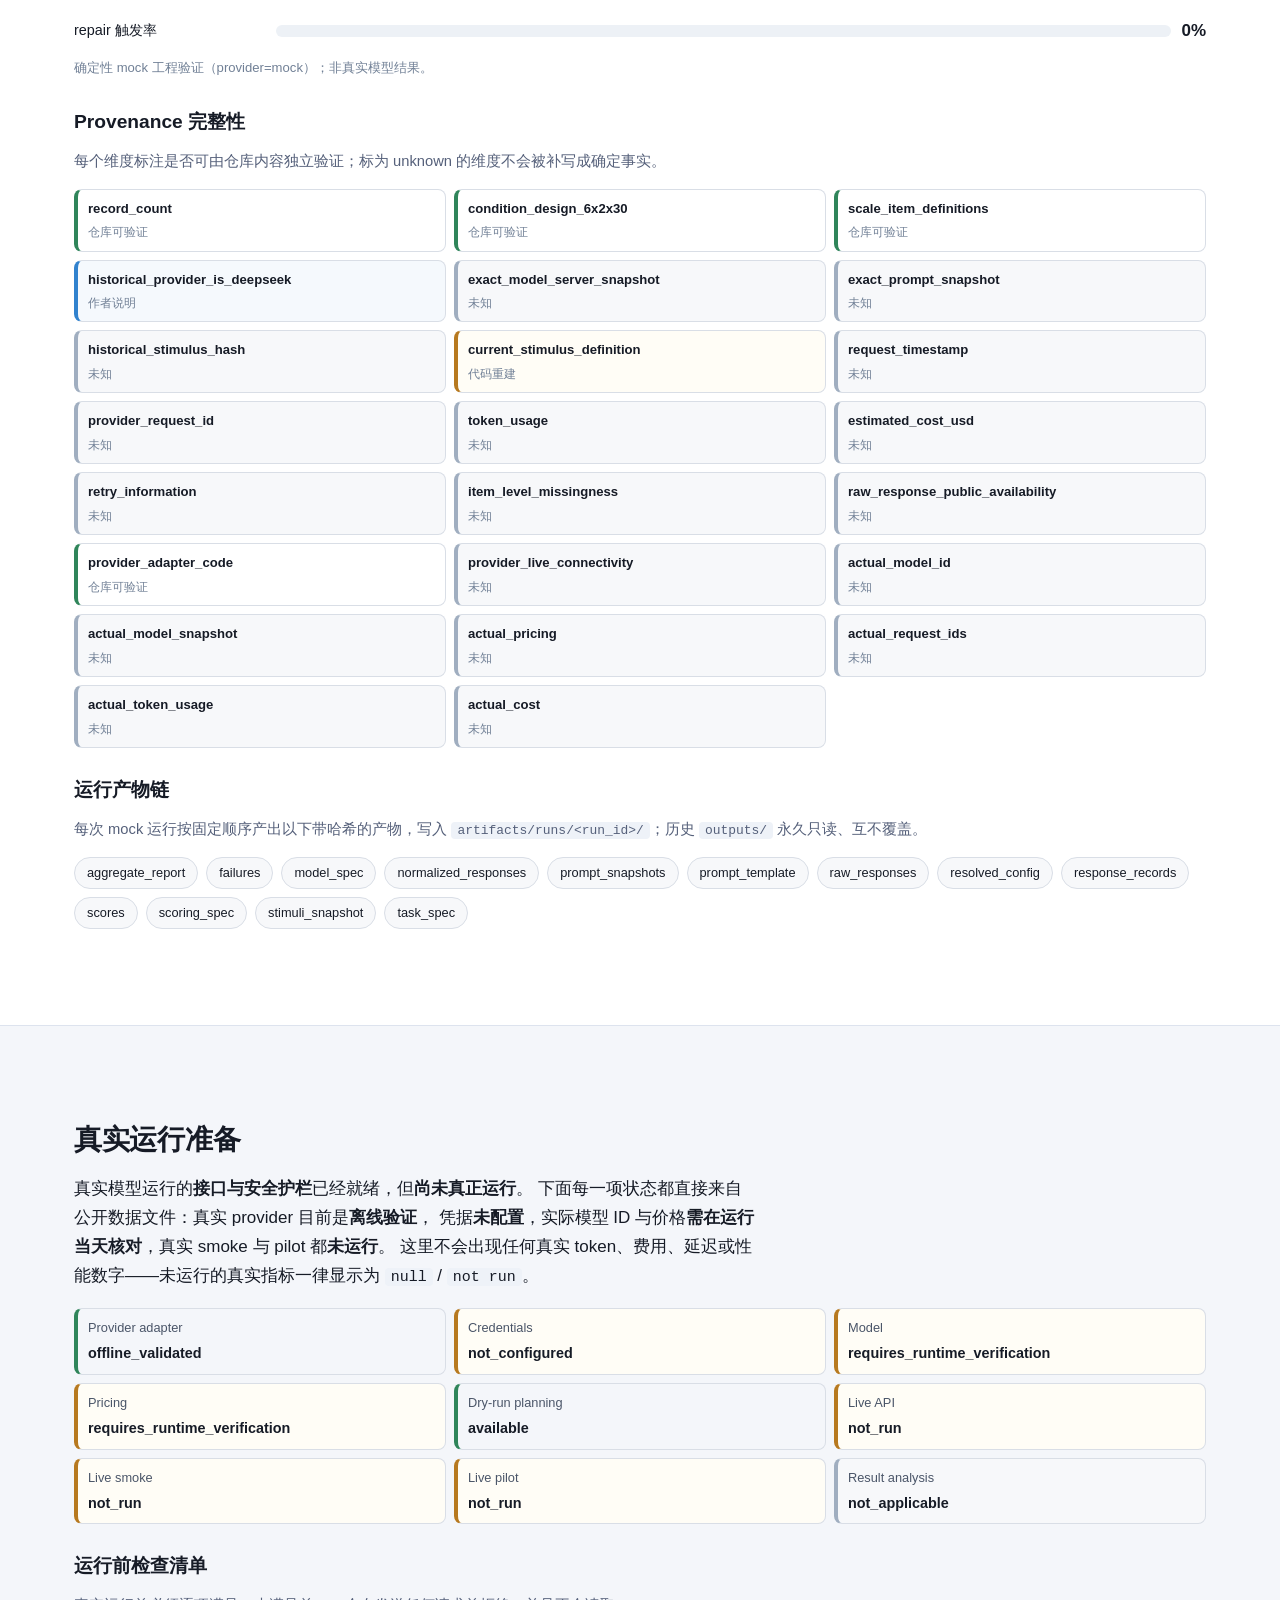
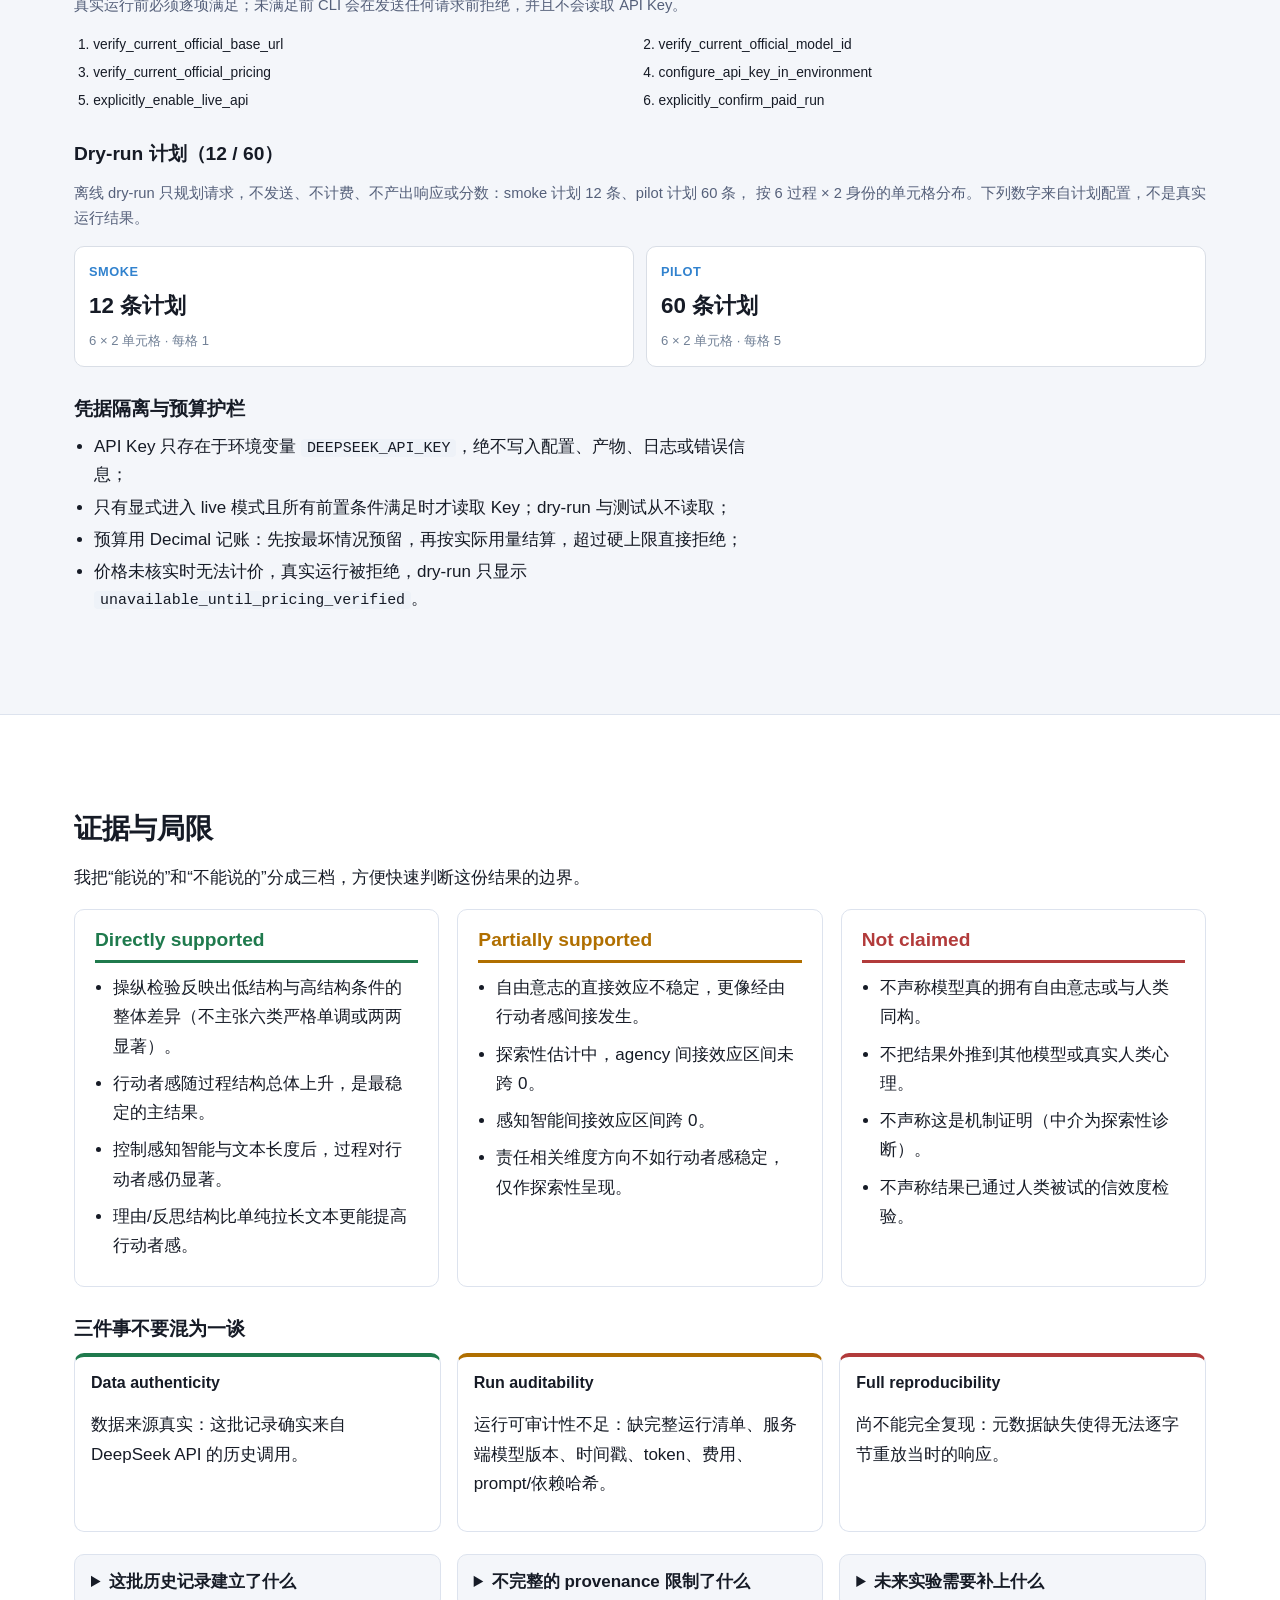
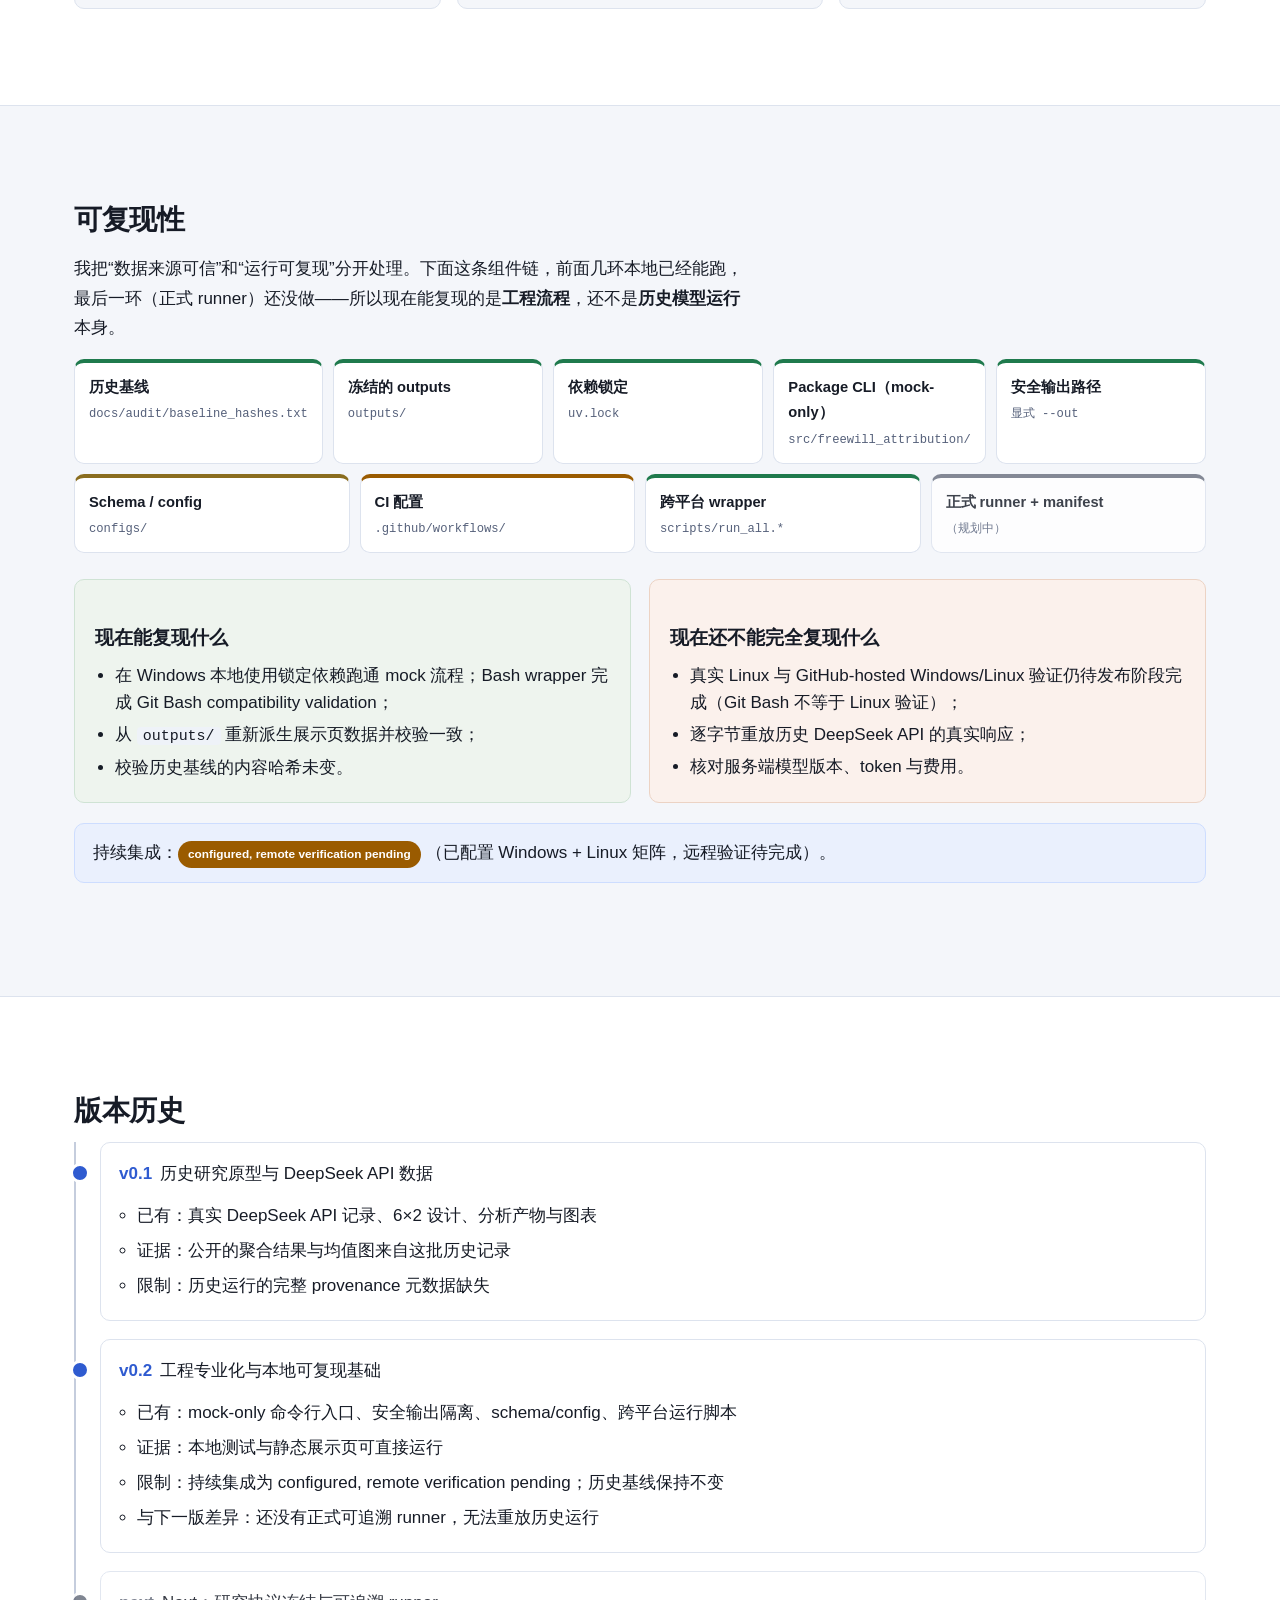
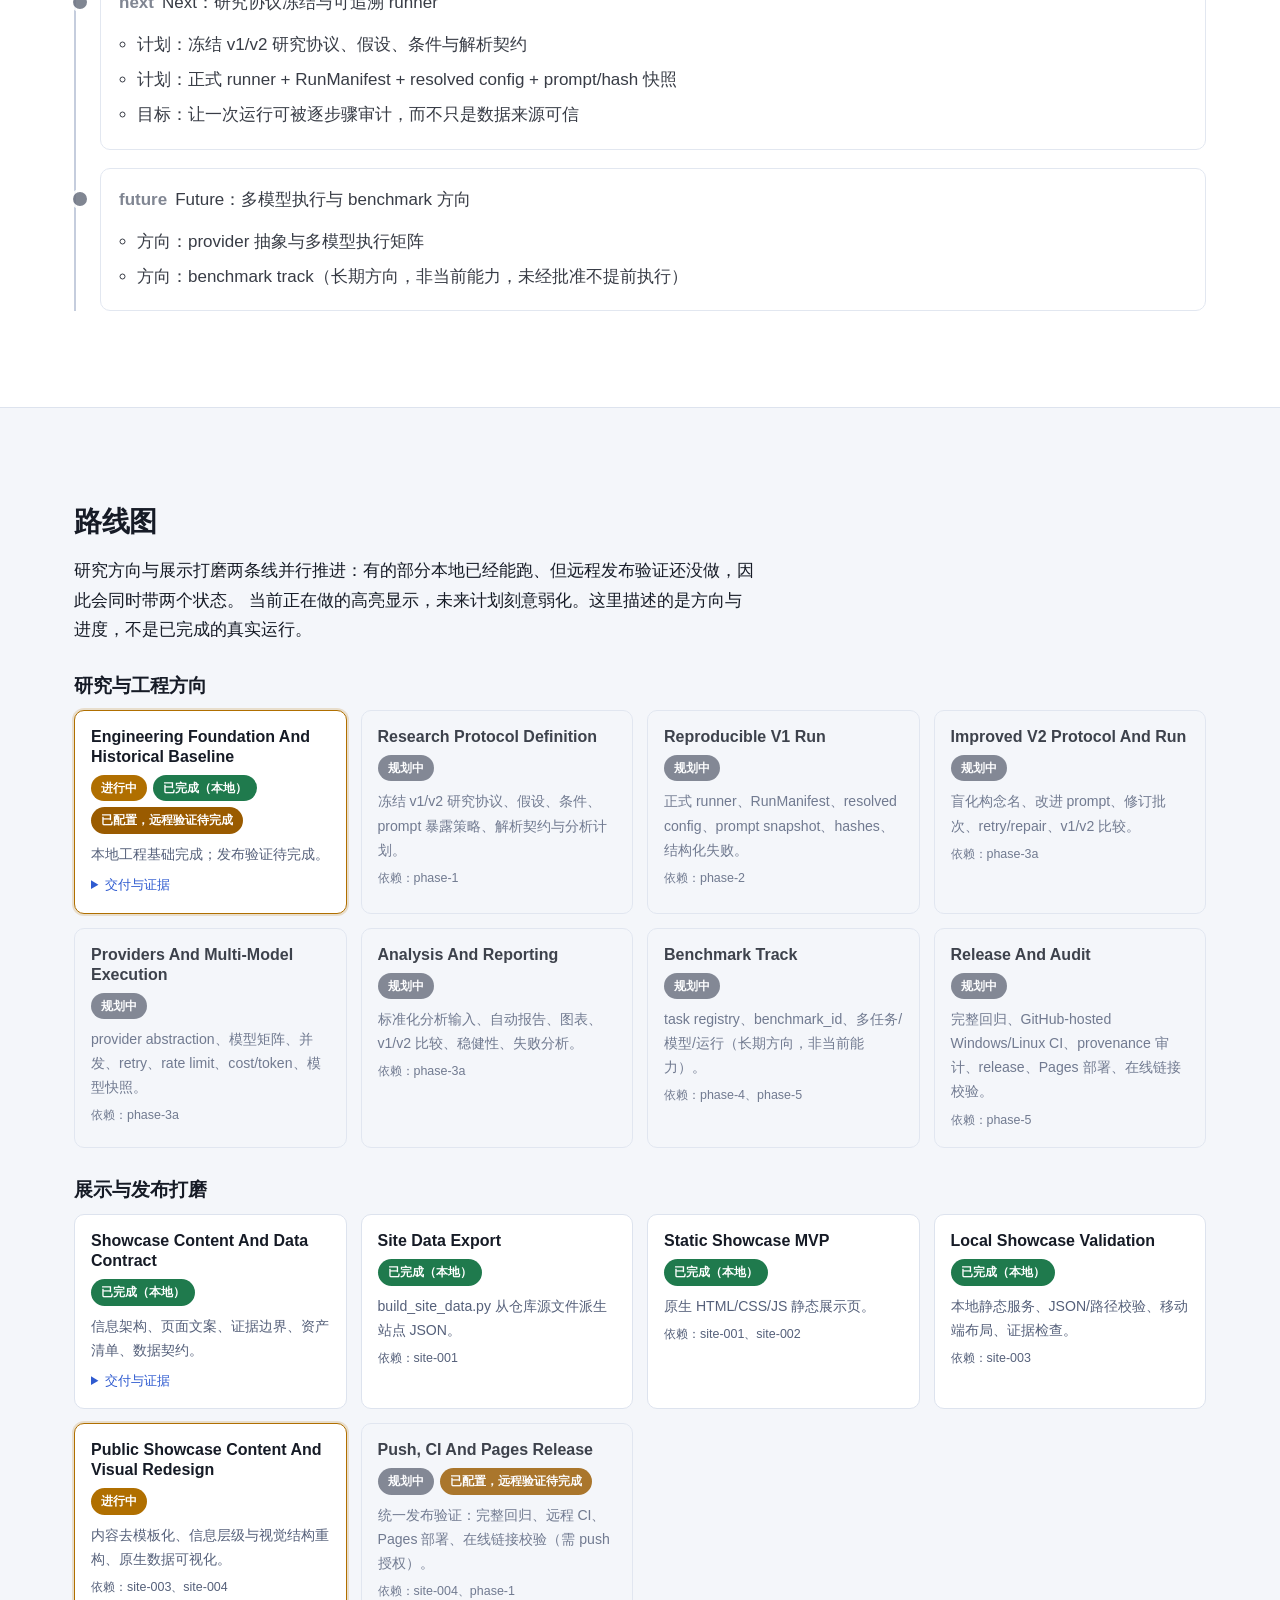
==== commit e42bffd5: "feat: finalize showcase with provider readiness" ====
--- a/site/index.html
+++ b/site/index.html
@@ -23,6 +23,7 @@
           <li><a href="#pipeline">流程</a></li>
           <li><a href="#historical-results">历史结果</a></li>
           <li><a href="#engineering-core">工程核心</a></li>
+          <li><a href="#real-provider-readiness">真实运行准备</a></li>
           <li><a href="#evidence-limitations">证据与局限</a></li>
           <li><a href="#reproducibility">可复现性</a></li>
           <li><a href="#version-history">版本</a></li>
@@ -317,6 +318,43 @@
       </div>
     </section>
 
+    <!-- 5c. Real Provider Readiness (REAL-SETUP-001) -->
+    <section id="real-provider-readiness" class="section alt">
+      <div class="wrap">
+        <h2>真实运行准备</h2>
+        <p class="reading">
+          真实模型运行的<strong>接口与安全护栏</strong>已经就绪，但<strong>尚未真正运行</strong>。
+          下面每一项状态都直接来自公开数据文件：真实 provider 目前是<strong>离线验证</strong>，
+          凭据<strong>未配置</strong>，实际模型 ID 与价格<strong>需在运行当天核对</strong>，真实 smoke 与 pilot 都<strong>未运行</strong>。
+          这里不会出现任何真实 token、费用、延迟或性能数字——未运行的真实指标一律显示为 <code>null</code> / <code>not run</code>。
+        </p>
+
+        <div class="readiness-status" data-slot="readiness-status" aria-label="真实运行准备状态"></div>
+        <noscript>
+          <p>Provider adapter：offline validated；Credentials：not configured；Model / Pricing：requires runtime verification；Live smoke / pilot：not run。</p>
+        </noscript>
+
+        <h3>运行前检查清单</h3>
+        <p class="note">真实运行前必须逐项满足；未满足前 CLI 会在发送任何请求前拒绝，并且不会读取 API Key。</p>
+        <ol class="readiness-checklist" data-slot="readiness-checklist" aria-label="运行前检查清单"></ol>
+
+        <h3>Dry-run 计划（12 / 60）</h3>
+        <p class="note">
+          离线 dry-run 只规划请求，不发送、不计费、不产出响应或分数：smoke 计划 12 条、pilot 计划 60 条，
+          按 6 过程 × 2 身份的单元格分布。下列数字来自计划配置，不是真实运行结果。
+        </p>
+        <div class="readiness-plan" data-slot="readiness-plan" aria-label="dry-run 计划规模"></div>
+
+        <h3>凭据隔离与预算护栏</h3>
+        <ul class="reading tight">
+          <li>API Key 只存在于环境变量 <code>DEEPSEEK_API_KEY</code>，绝不写入配置、产物、日志或错误信息；</li>
+          <li>只有显式进入 live 模式且所有前置条件满足时才读取 Key；dry-run 与测试从不读取；</li>
+          <li>预算用 Decimal 记账：先按最坏情况预留，再按实际用量结算，超过硬上限直接拒绝；</li>
+          <li>价格未核实时无法计价，真实运行被拒绝，dry-run 只显示 <code>unavailable_until_pricing_verified</code>。</li>
+        </ul>
+      </div>
+    </section>
+
     <!-- 6. Evidence And Limitations -->
     <section id="evidence-limitations" class="section">
       <div class="wrap">
@@ -460,12 +498,12 @@
       <div class="wrap">
         <h2>路线图</h2>
         <p class="reading">
-          研究主线 Phase 1–7 与展示线 Track S 并行推进。Phase 1 的本地实现已完成，但发布验证还没做，
-          所以它同时带两个状态。当前阶段高亮，未来阶段刻意弱化。
-        </p>
-        <h3>研究主线（Phase 1–7）</h3>
+          研究方向与展示打磨两条线并行推进：有的部分本地已经能跑、但远程发布验证还没做，因此会同时带两个状态。
+          当前正在做的高亮显示，未来计划刻意弱化。这里描述的是方向与进度，不是已完成的真实运行。
+        </p>
+        <h3>研究与工程方向</h3>
         <div class="roadmap" data-slot="roadmap-phases"></div>
-        <h3>展示线（Track S）</h3>
+        <h3>展示与发布打磨</h3>
         <div class="roadmap" data-slot="roadmap-track"></div>
       </div>
     </section>
@@ -479,6 +517,7 @@
           <li><a href="#hero">先看项目概览</a><span>一屏抓住研究什么、做到哪、不是什么</span></li>
           <li><a href="#experimental-design">查看研究方法</a><span>6×2 设计、诊断条件与测量维度</span></li>
           <li><a href="#historical-results">查看历史结果</a><span>条件均值、控制回归、探索性中介与图表</span></li>
+          <li><a href="#real-provider-readiness">查看真实运行准备</a><span>Provider 离线验证、凭据隔离、预算护栏、dry-run 计划</span></li>
           <li><a href="#evidence-limitations">查看证据限制</a><span>能说什么、不能说什么、复现边界</span></li>
           <li><a href="#reproducibility">查看复现说明</a><span>组件链与文件级证据</span></li>
           <li><a href="#roadmap">查看路线图</a><span>研究主线与展示线的当前进度</span></li>
--- a/site/assets/css/site.css
+++ b/site/assets/css/site.css
@@ -438,8 +438,10 @@
   flex-direction: column;
   gap: 2px;
 }
-.prov-cell.known { border-left-color: #2f855a; }
-.prov-cell.unknown { border-left-color: #a0aec0; background: #f7f8fa; }
+.prov-cell.prov-repository_verified { border-left-color: #2f855a; }
+.prov-cell.prov-author_attested { border-left-color: #3182ce; background: #f5f9fd; }
+.prov-cell.prov-reconstructed { border-left-color: #b7791f; background: #fffdf6; }
+.prov-cell.prov-unknown { border-left-color: #a0aec0; background: #f7f8fa; }
 .prov-dim { font-size: .82rem; font-weight: 600; overflow-wrap: anywhere; }
 .prov-type { font-size: .74rem; color: #718096; overflow-wrap: anywhere; }
 
@@ -461,12 +463,63 @@
   overflow-wrap: anywhere;
 }
 
+/* --- Real provider readiness (REAL-SETUP-001) --- */
+.readiness-status {
+  margin-top: 12px;
+  display: grid;
+  grid-template-columns: repeat(3, minmax(0, 1fr));
+  gap: 8px;
+}
+.readiness-cell {
+  min-width: 0;
+  border: 1px solid #d9dee6;
+  border-left-width: 4px;
+  border-radius: 8px;
+  padding: 8px 10px;
+  display: flex;
+  flex-direction: column;
+  gap: 2px;
+}
+.readiness-cell.is-ok { border-left-color: #2f855a; }
+.readiness-cell.is-pending { border-left-color: #b7791f; background: #fffdf6; }
+.readiness-cell.is-muted { border-left-color: #a0aec0; background: #f7f8fa; }
+.readiness-label { font-size: .8rem; color: #4a5568; overflow-wrap: anywhere; }
+.readiness-value { font-weight: 700; font-size: .9rem; overflow-wrap: anywhere; }
+
+.readiness-checklist {
+  margin: 12px 0 0;
+  padding-left: 1.2rem;
+  display: grid;
+  grid-template-columns: repeat(2, minmax(0, 1fr));
+  gap: 4px 18px;
+}
+.readiness-req { font-size: .86rem; overflow-wrap: anywhere; }
+
+.readiness-plan { margin-top: 12px; display: grid; grid-template-columns: repeat(2, minmax(0, 1fr)); gap: 12px; }
+.plan-card {
+  min-width: 0;
+  border: 1px solid #d9dee6;
+  border-radius: 10px;
+  padding: 14px;
+  background: #fff;
+  display: flex;
+  flex-direction: column;
+  gap: 4px;
+}
+.plan-name { font-weight: 700; text-transform: uppercase; letter-spacing: .04em; font-size: .8rem; color: #3182ce; }
+.plan-records { font-size: 1.4rem; font-weight: 700; font-variant-numeric: tabular-nums; }
+.plan-note { font-size: .82rem; color: #718096; overflow-wrap: anywhere; }
+
 @media (max-width: 820px) {
   .evolution { grid-template-columns: repeat(2, minmax(0, 1fr)); }
   .prov-matrix { grid-template-columns: repeat(2, minmax(0, 1fr)); }
+  .readiness-status { grid-template-columns: repeat(2, minmax(0, 1fr)); }
 }
 @media (max-width: 480px) {
   .evolution { grid-template-columns: 1fr; }
   .prov-matrix { grid-template-columns: 1fr; }
   .mq-row { grid-template-columns: 1fr; }
-}
+  .readiness-status { grid-template-columns: 1fr; }
+  .readiness-checklist { grid-template-columns: 1fr; }
+  .readiness-plan { grid-template-columns: 1fr; }
+}
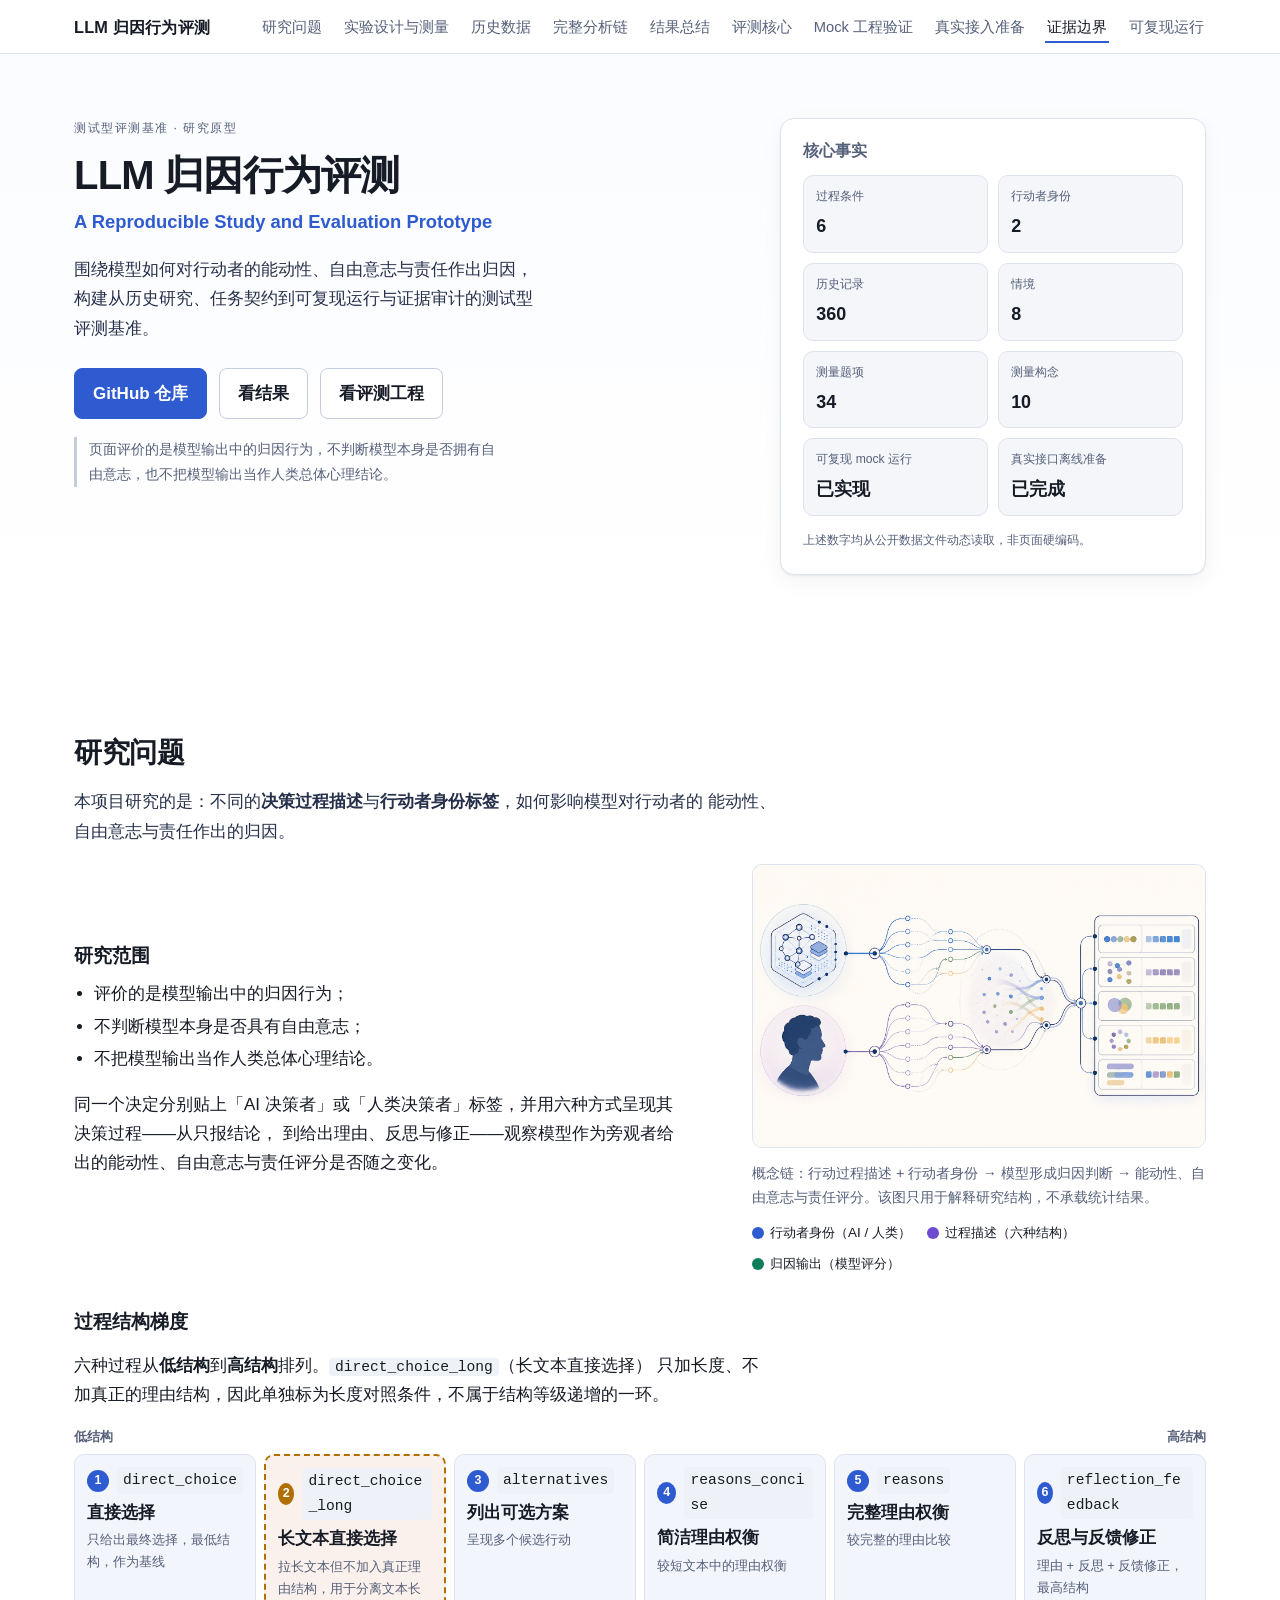
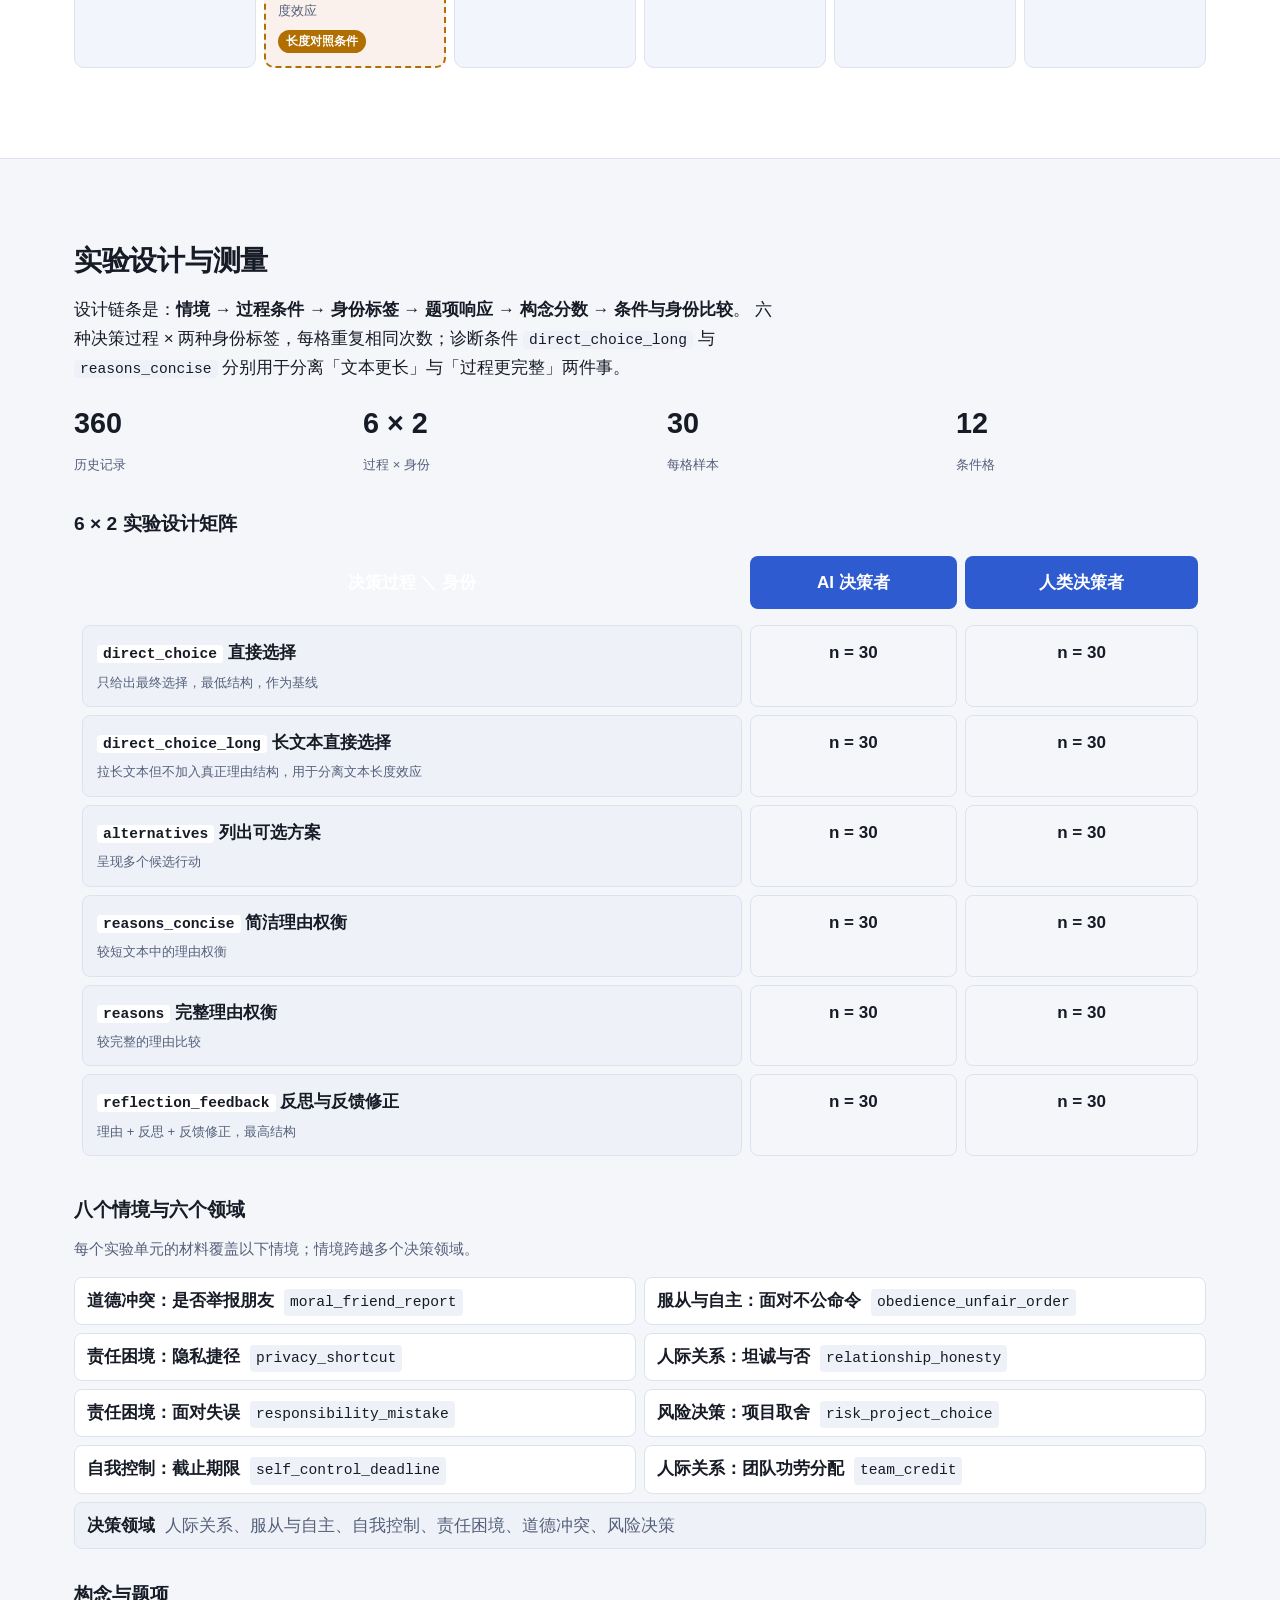
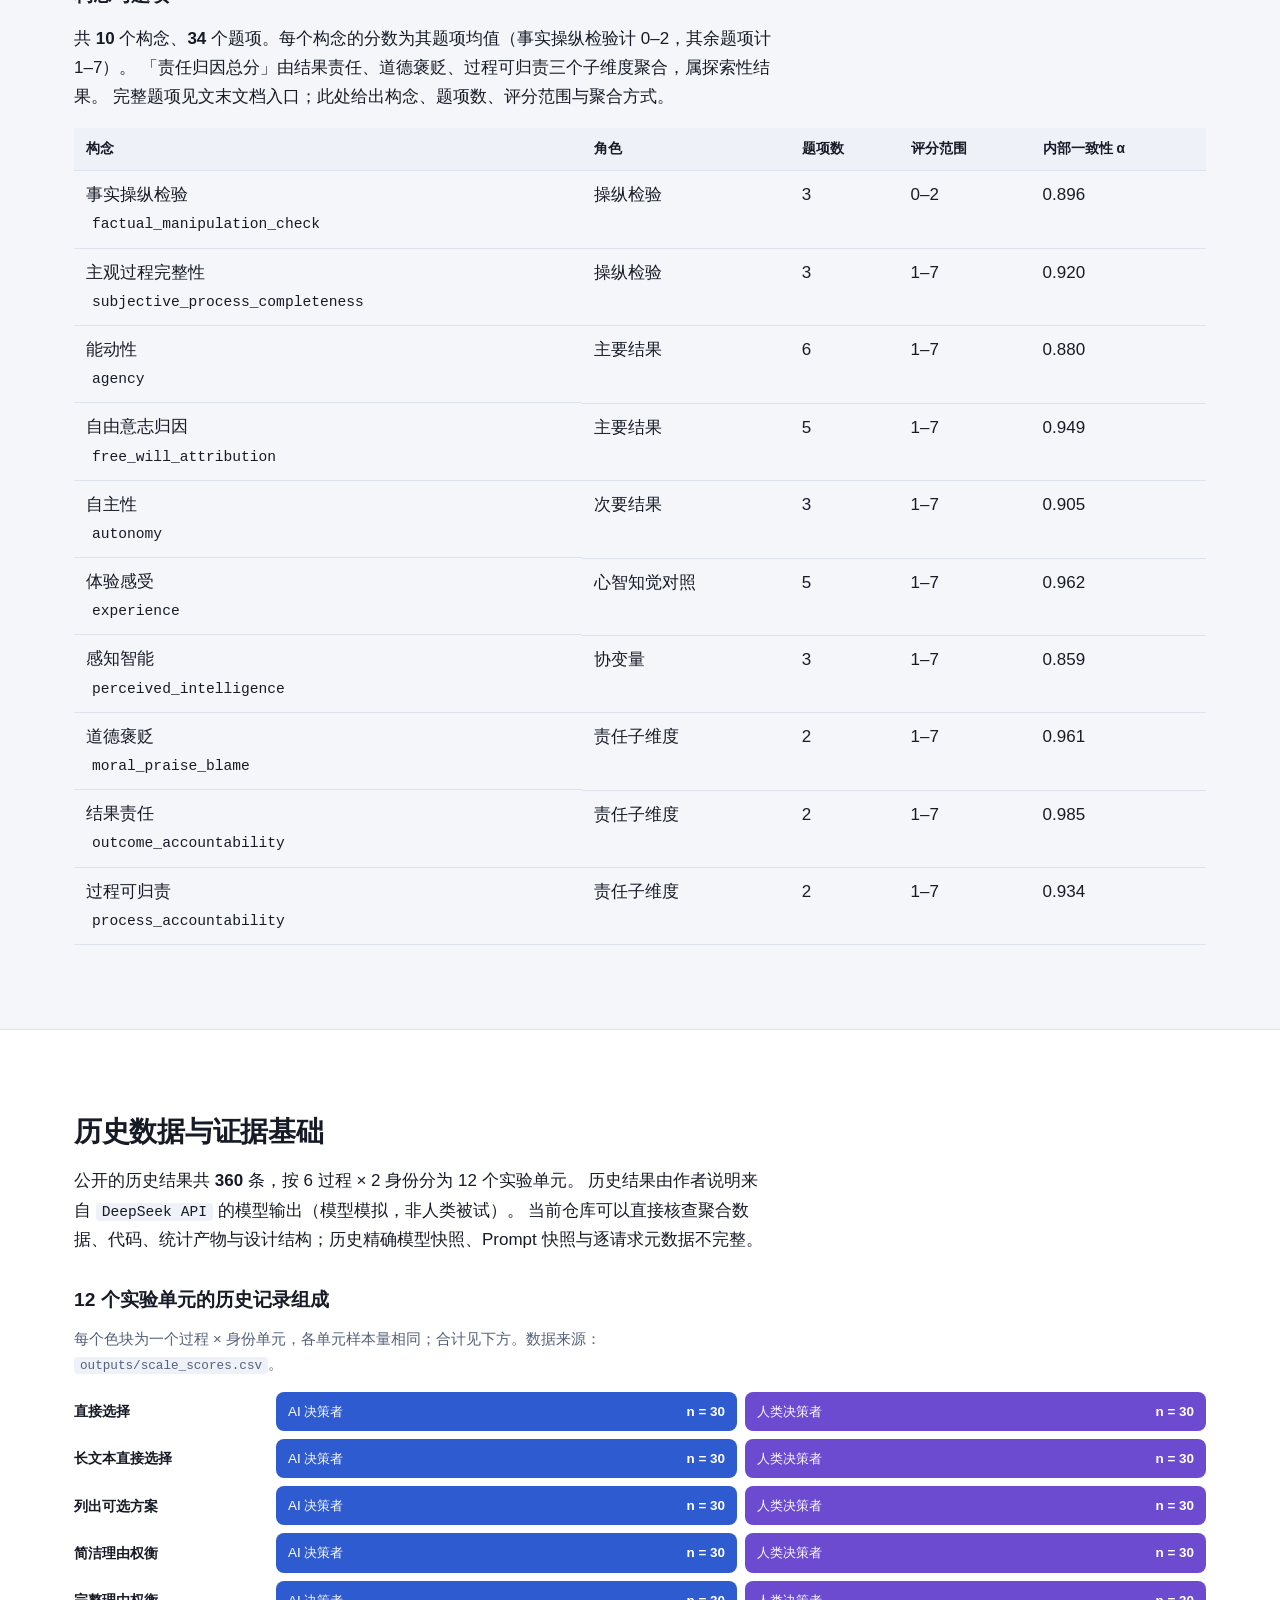
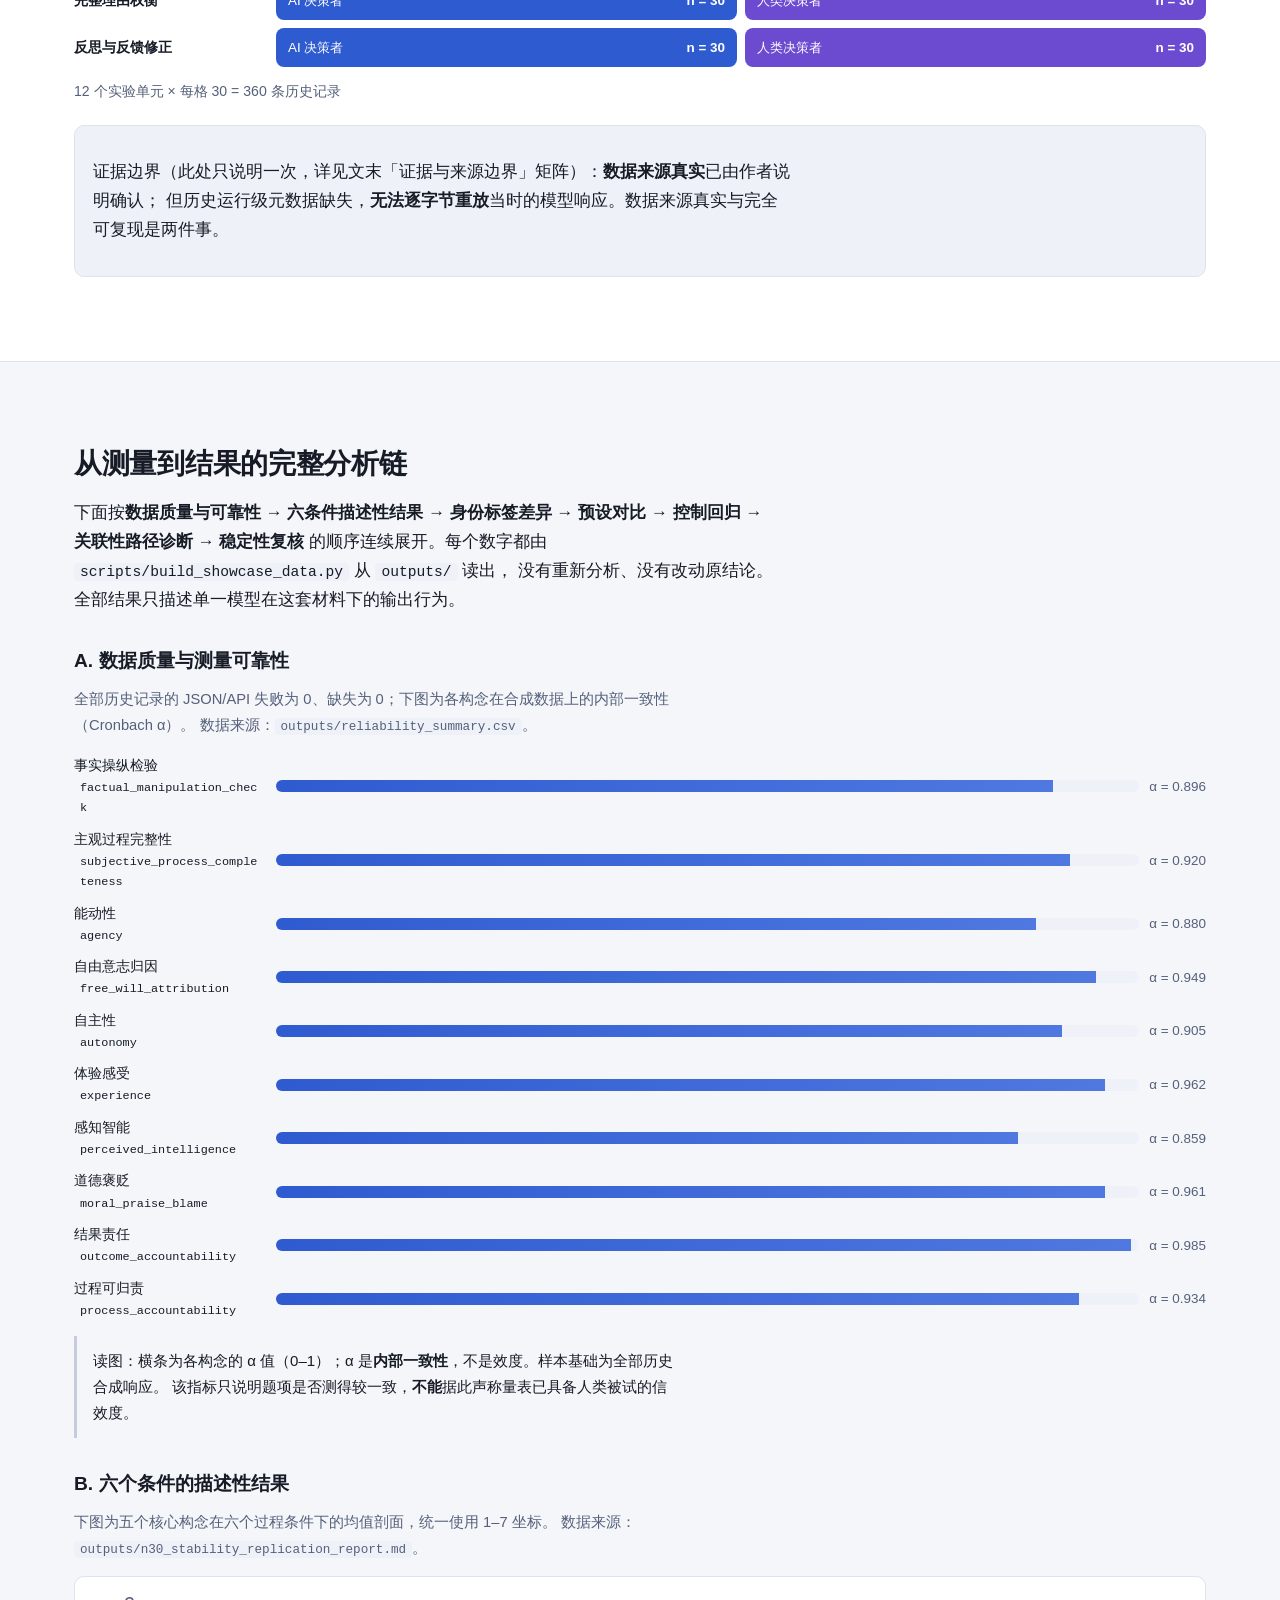
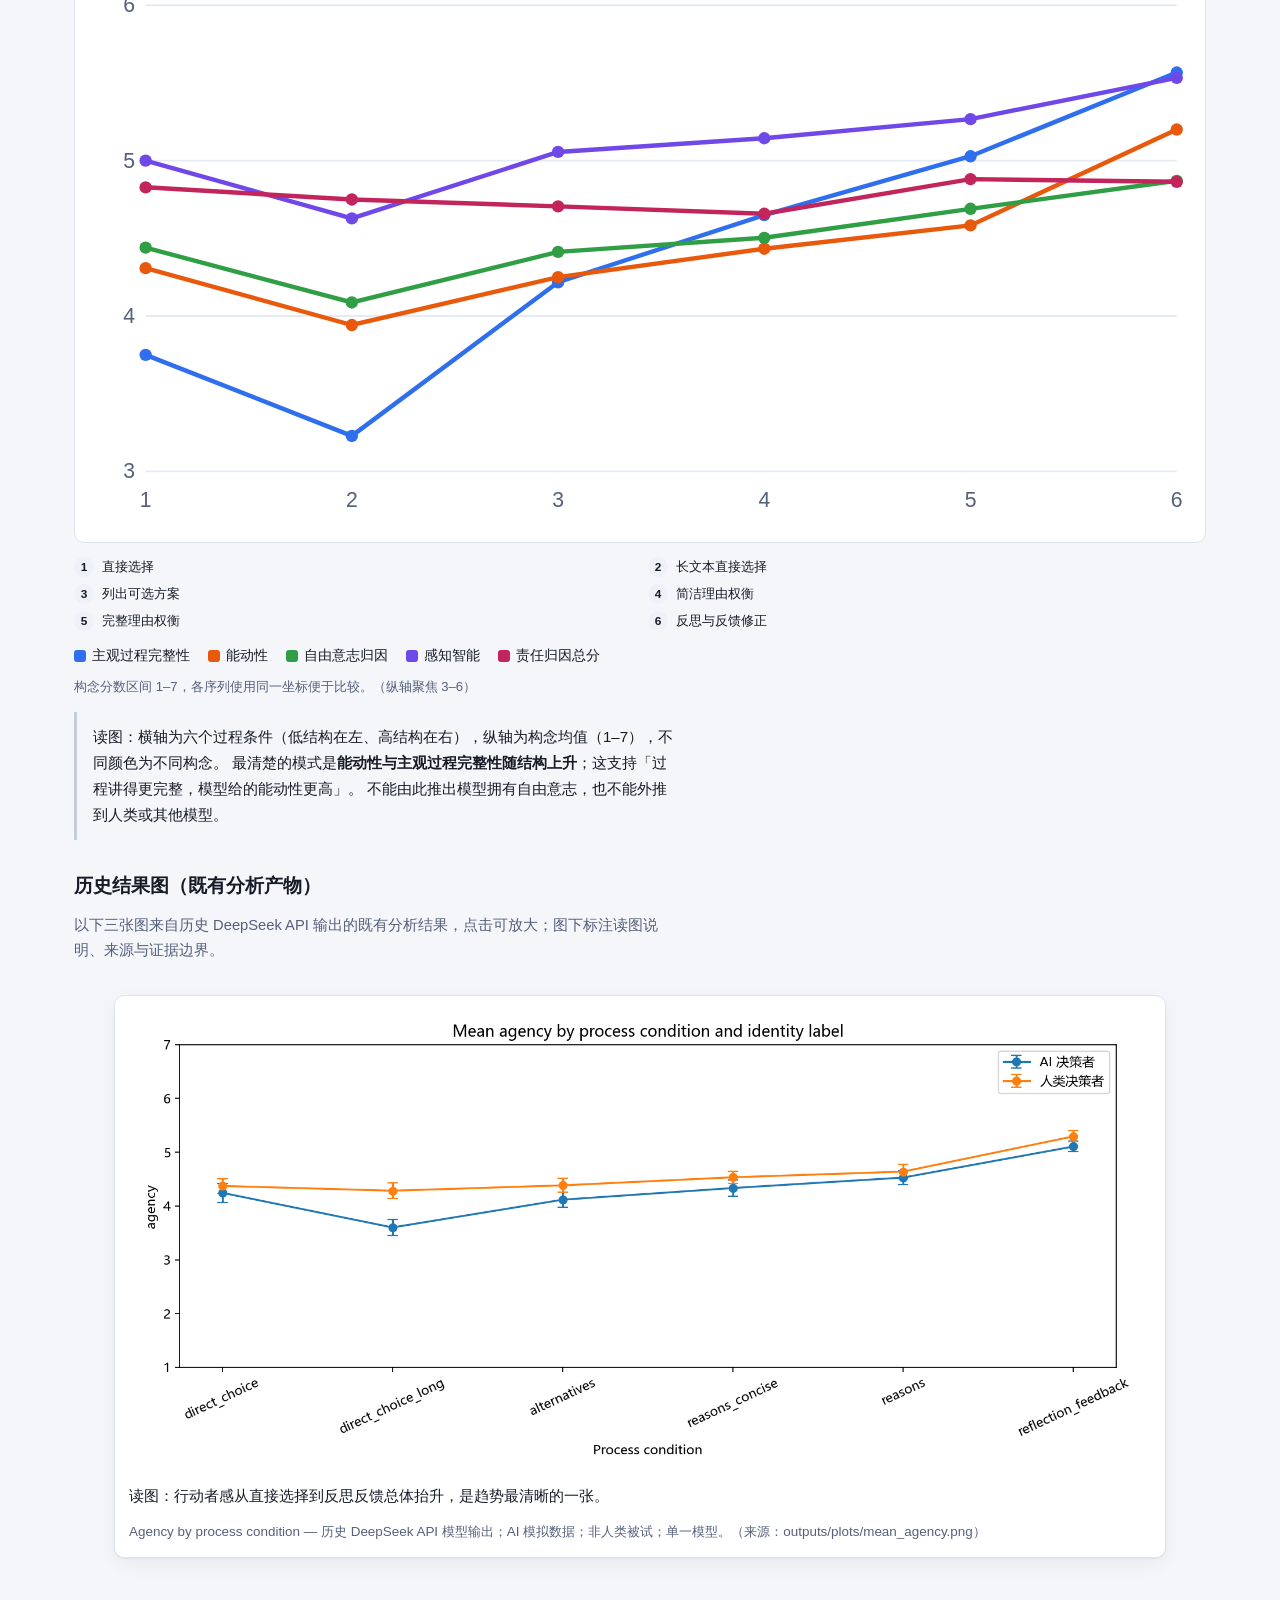
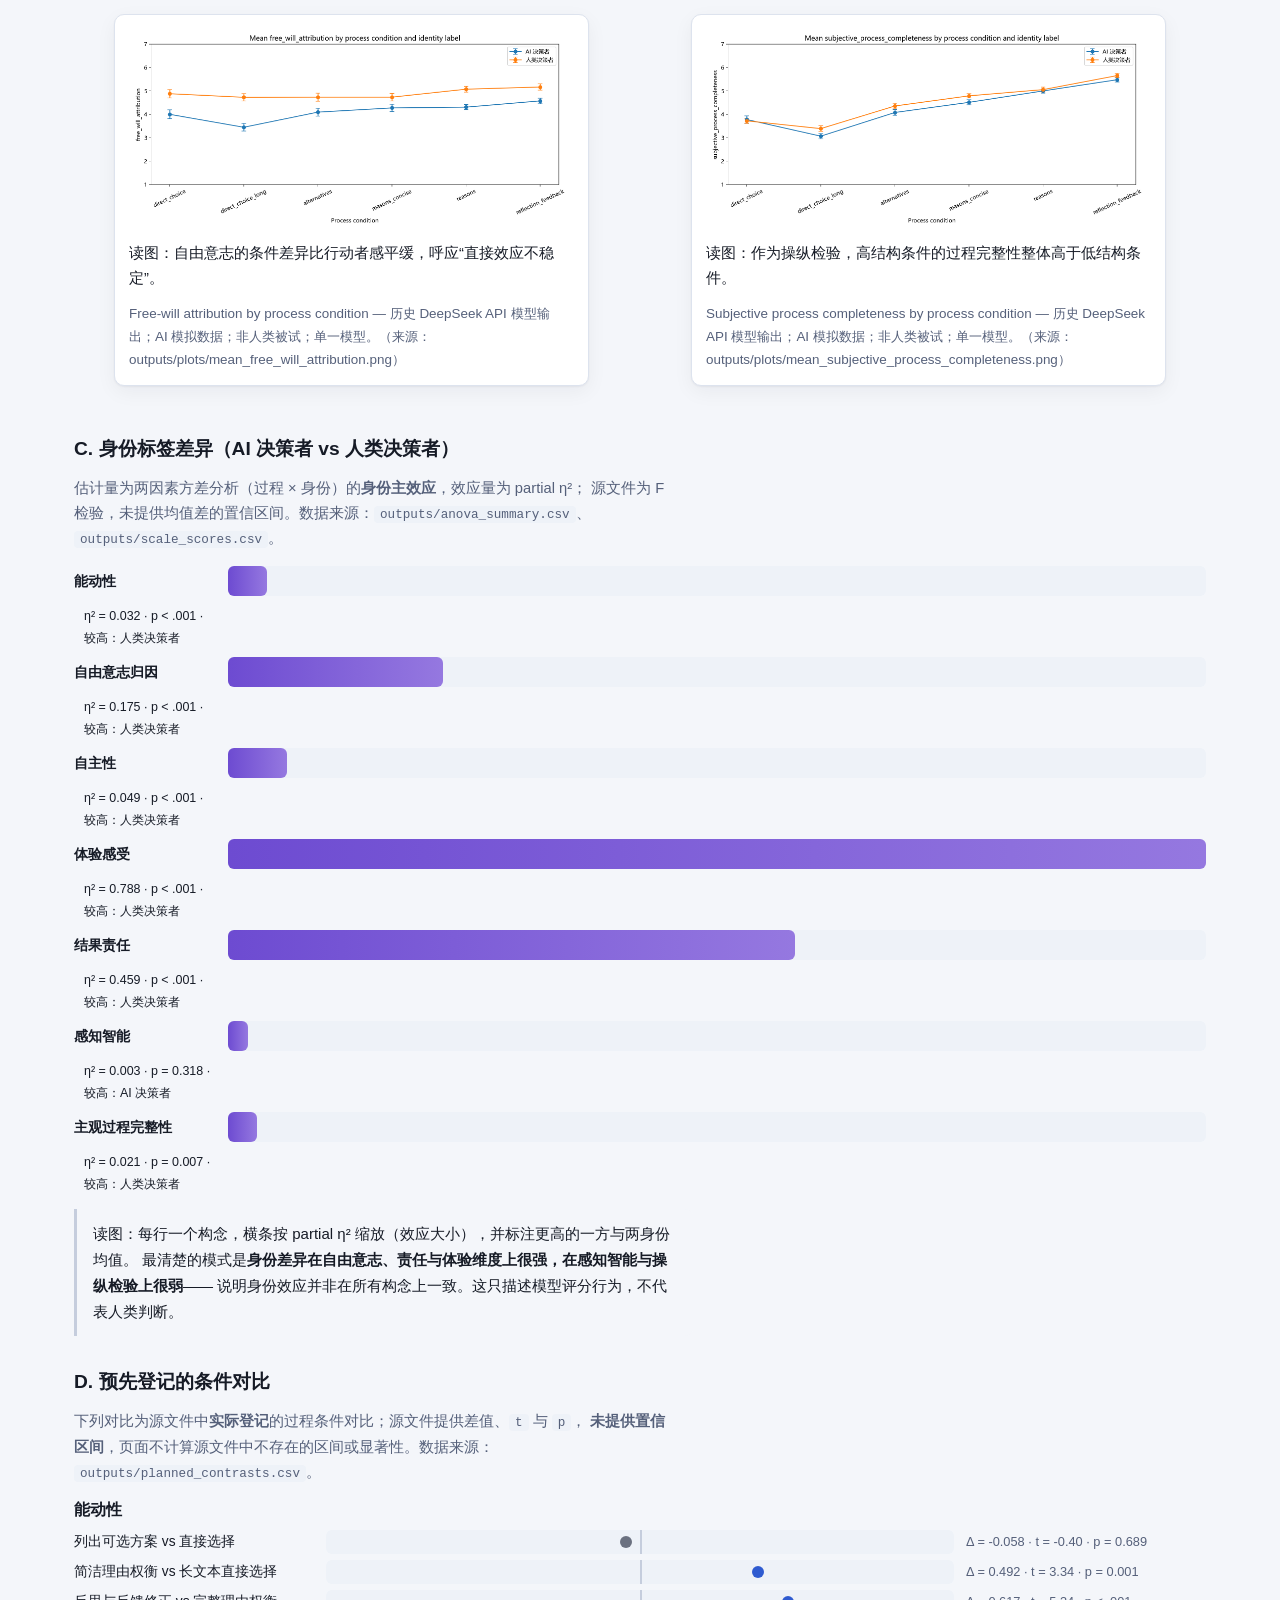
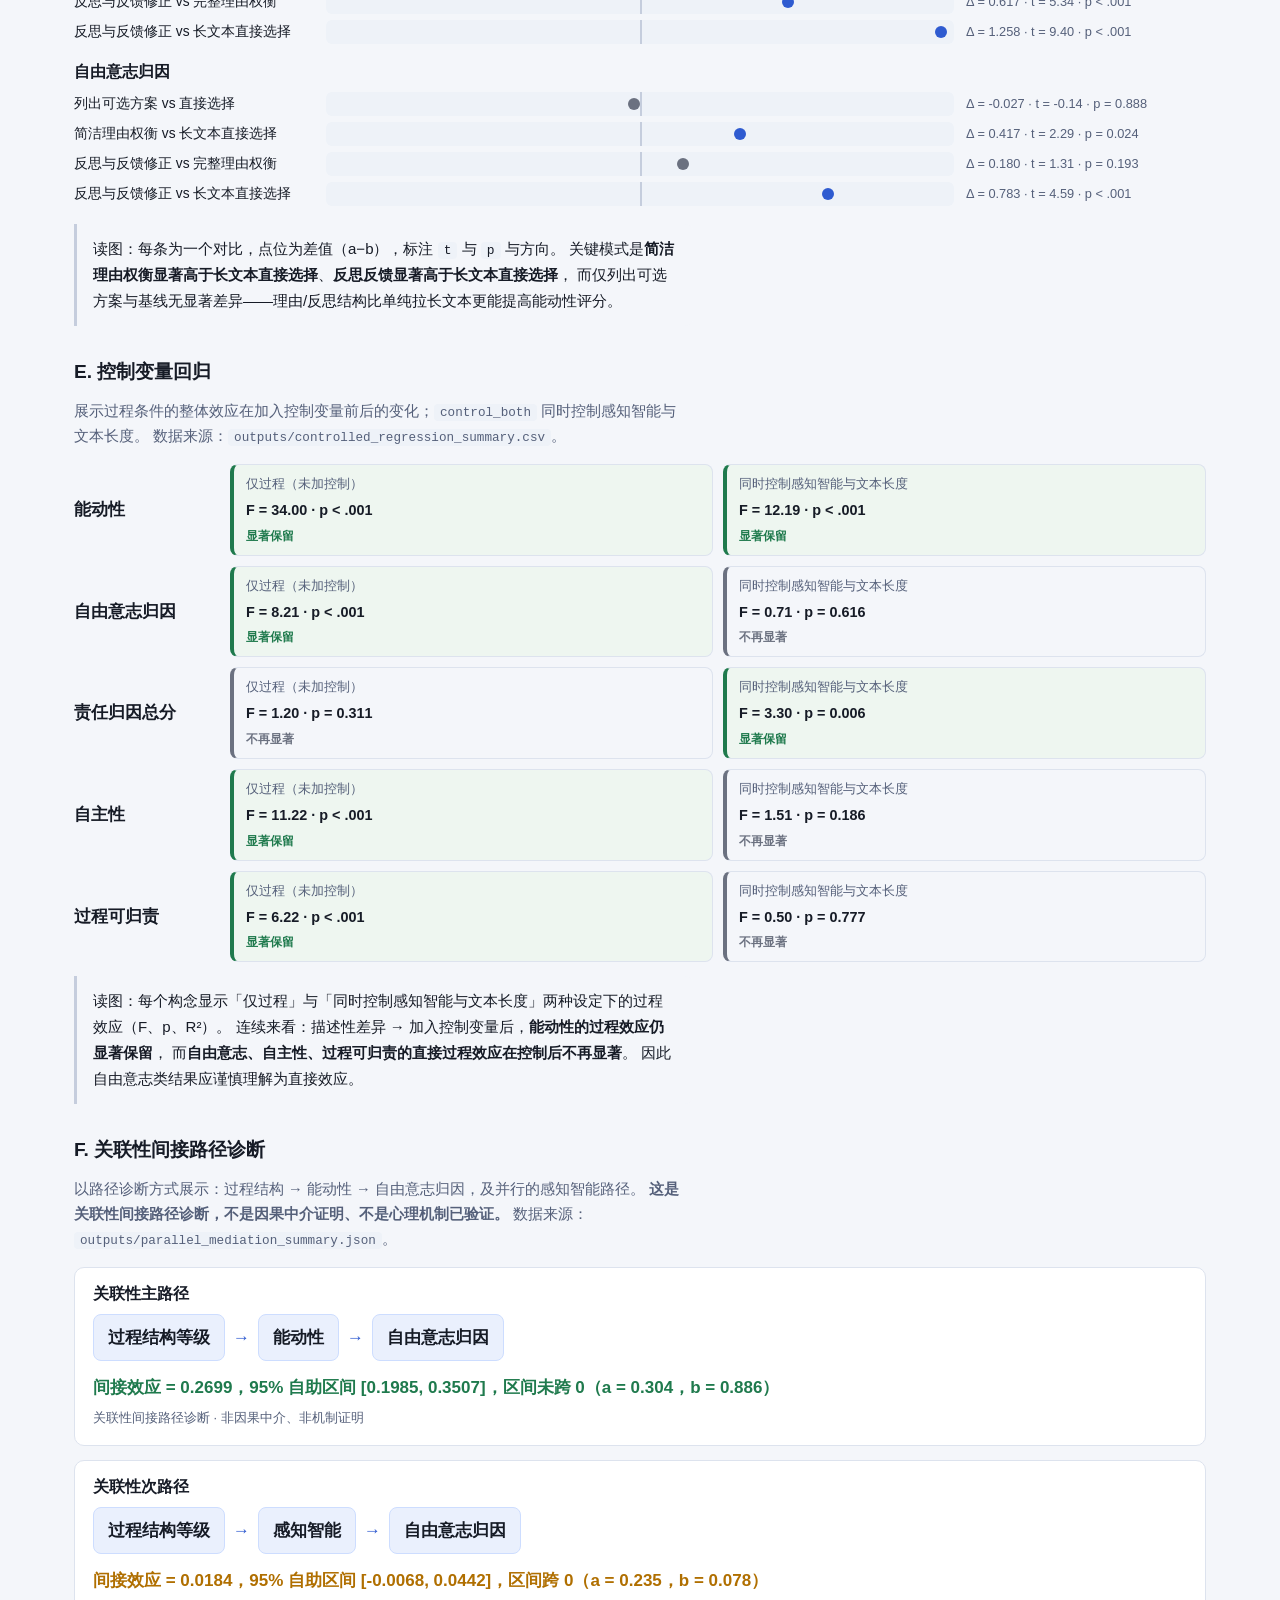
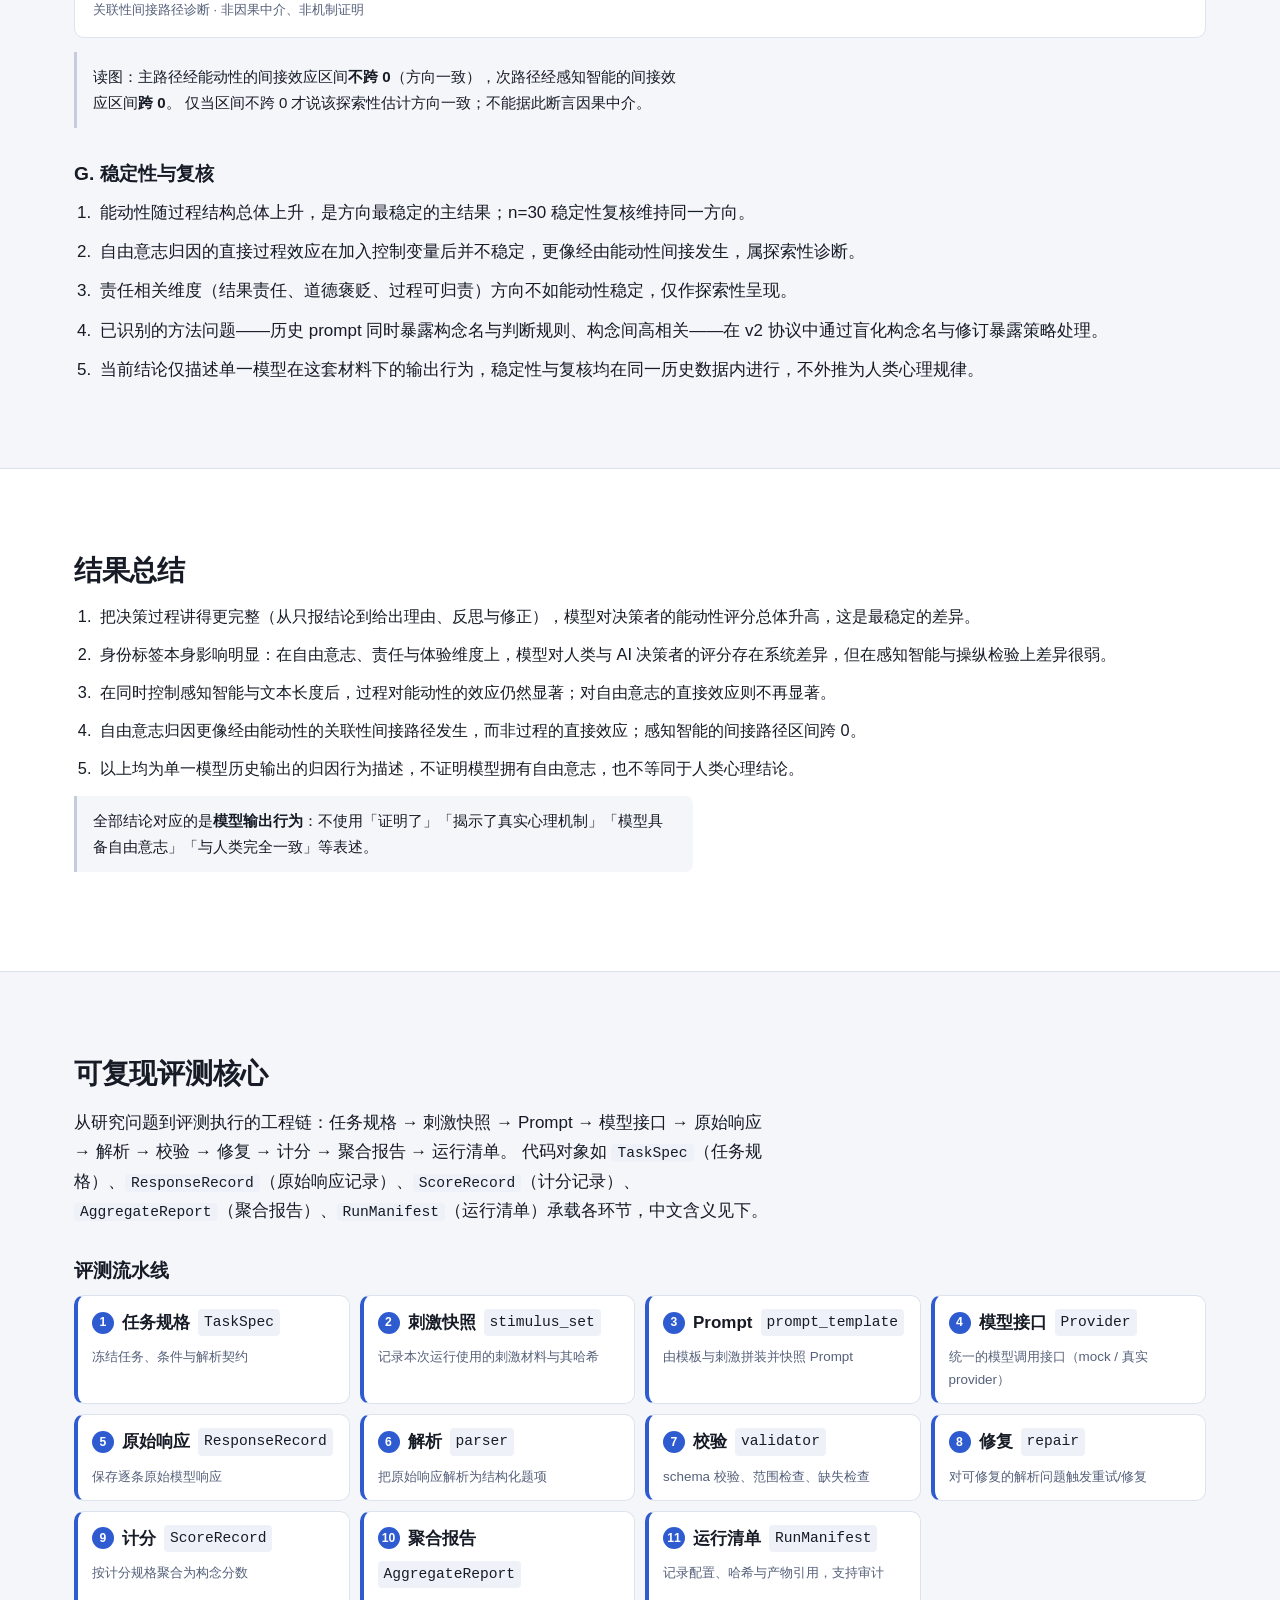
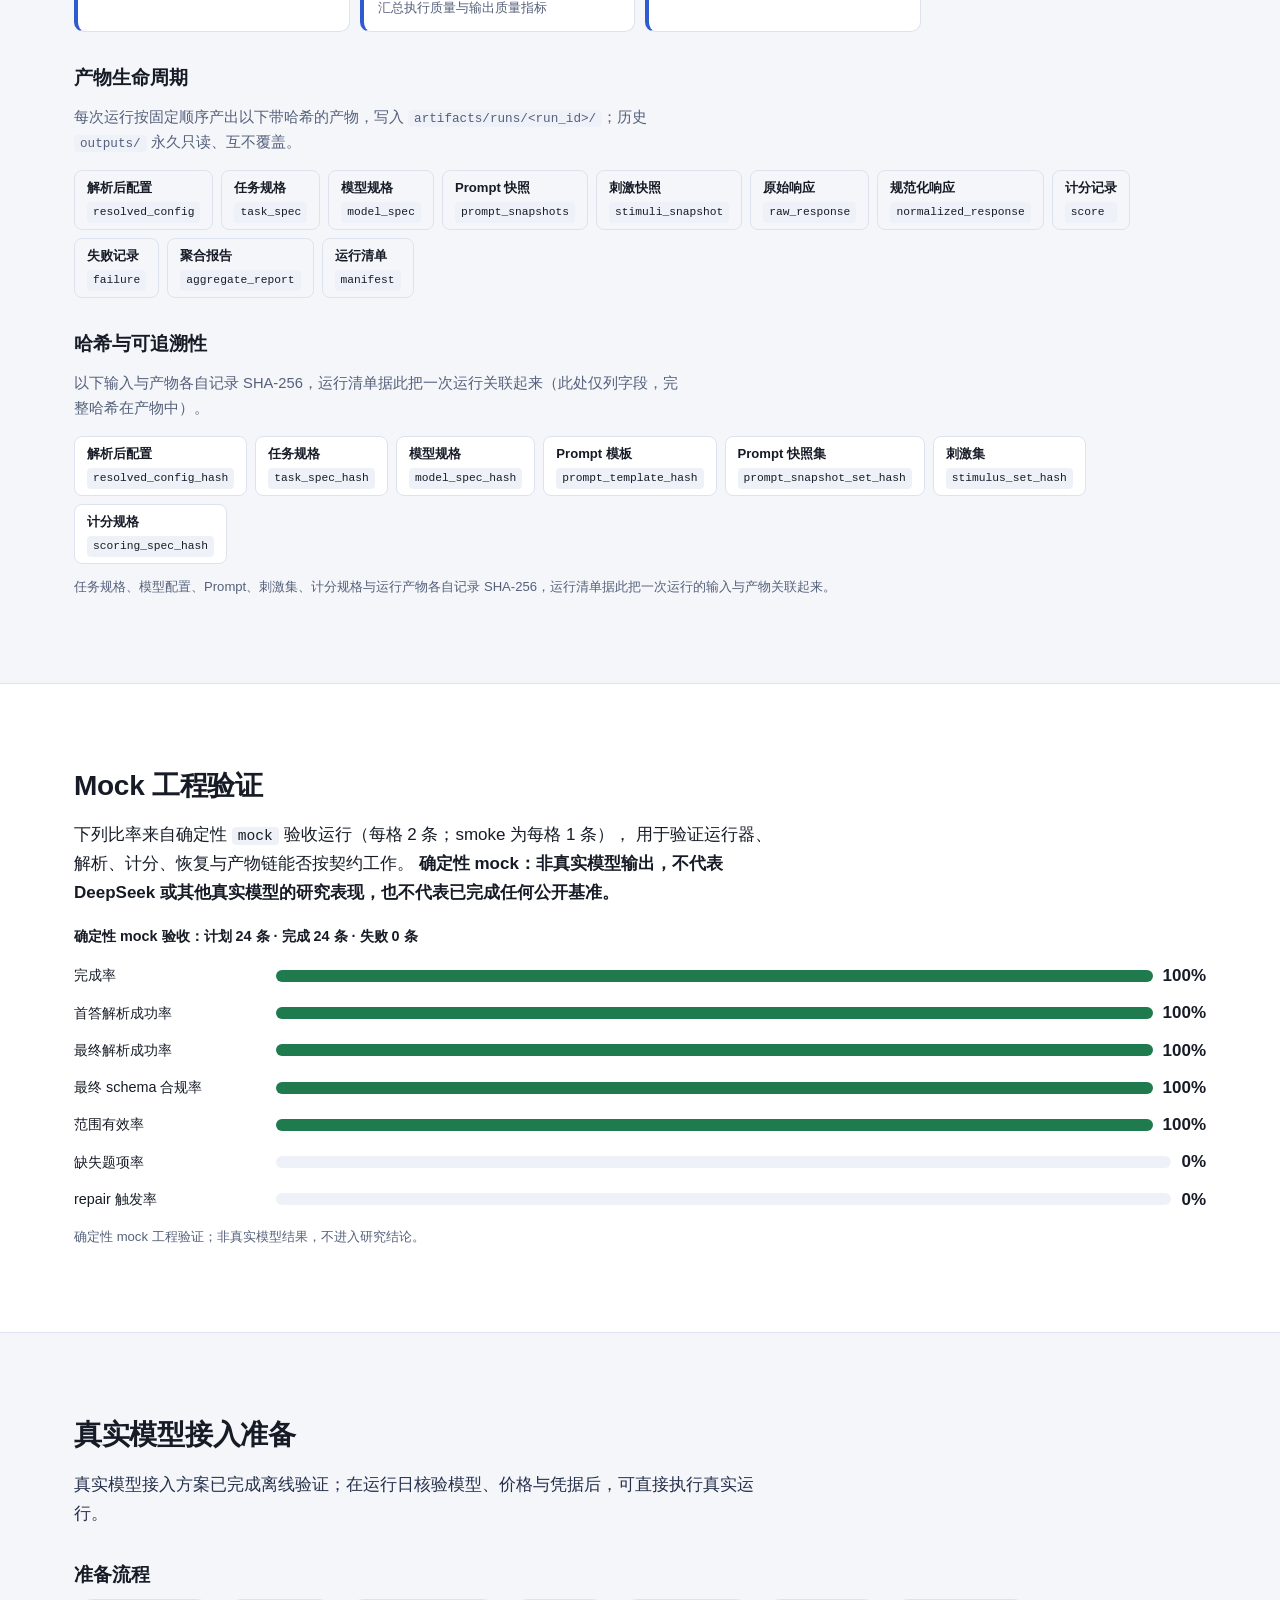
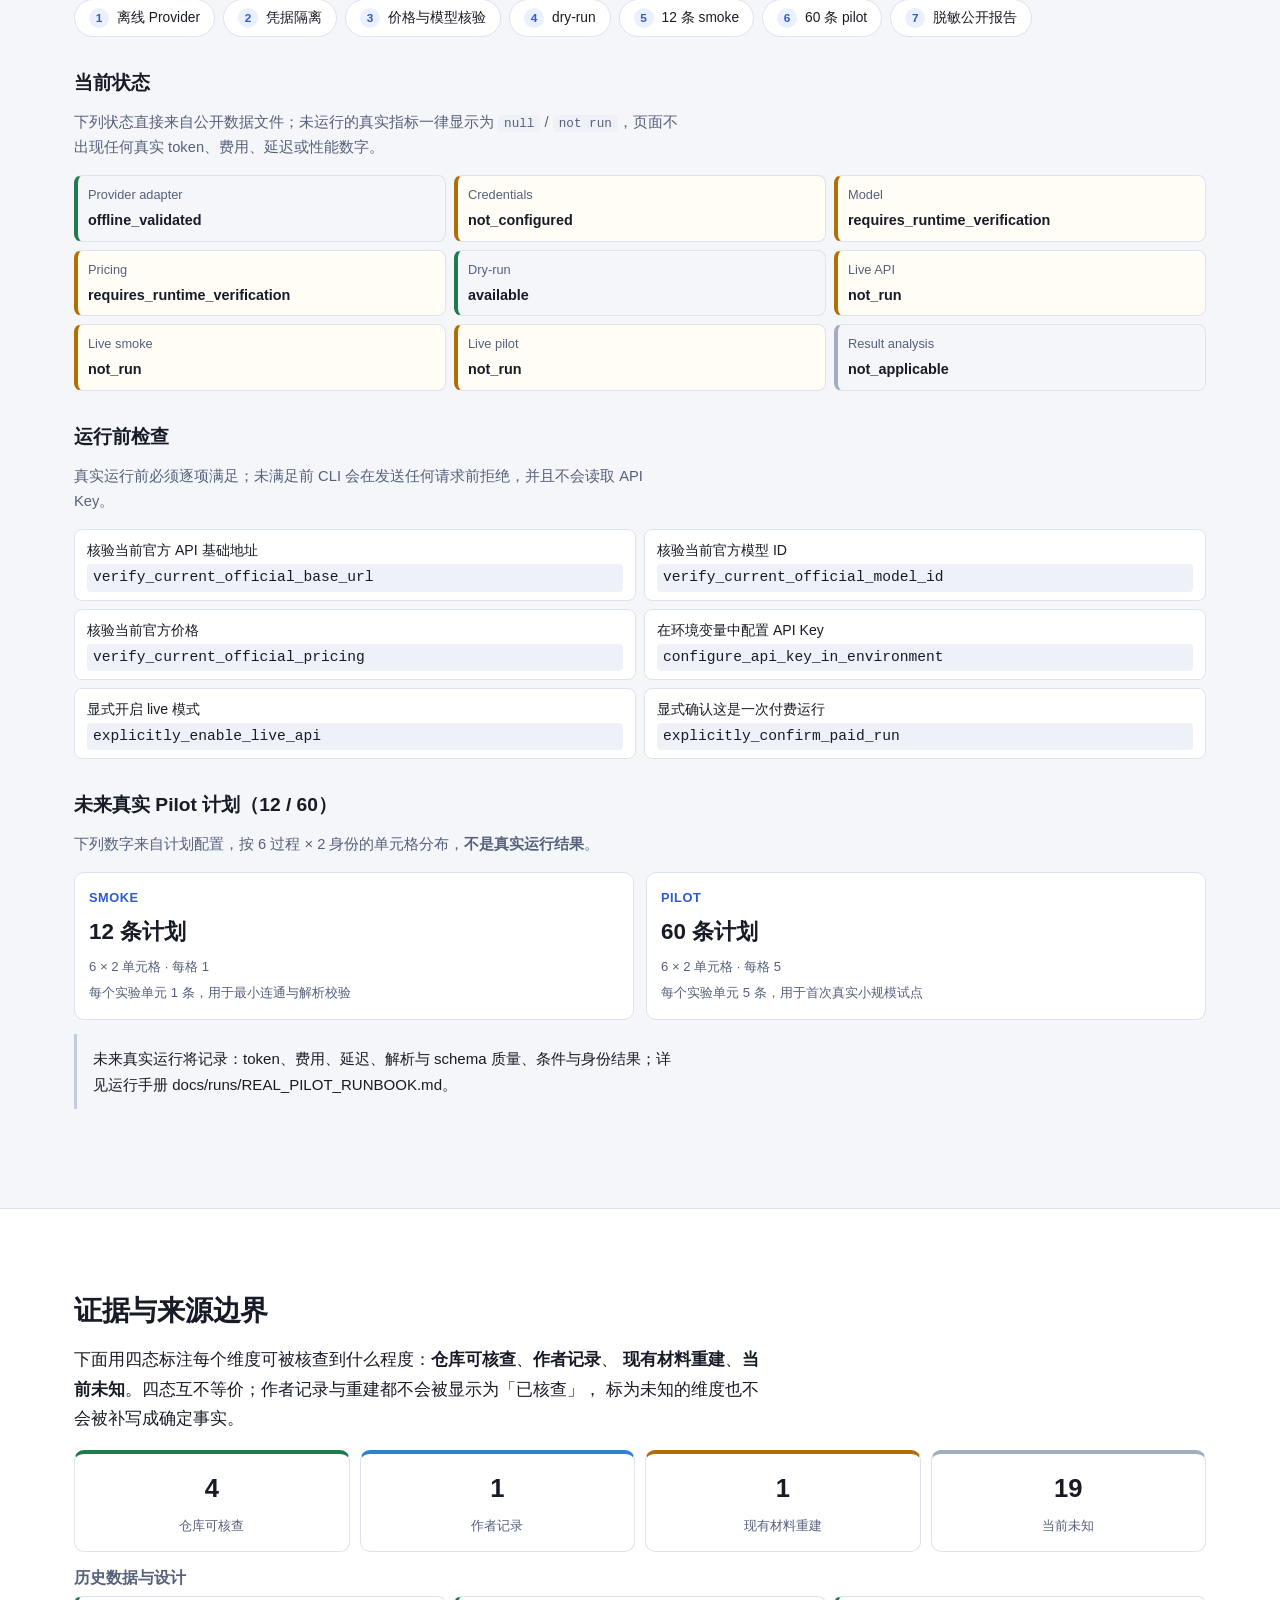
==== commit 74f398ec: "feat: rebuild LLM attribution evaluation showcase Rebuild the static showcase into a continuous rese" ====
--- a/site/index.html
+++ b/site/index.html
@@ -3,8 +3,13 @@
 <head>
   <meta charset="utf-8" />
   <meta name="viewport" content="width=device-width, initial-scale=1" />
-  <title>大语言模型自由意志归因研究原型</title>
-  <meta name="description" content="观察大语言模型在扮演观察者时，如何随决策过程结构改变对 AI 与人类决策者的行动者感与自由意志归因。历史 DeepSeek API 数据，本地可复现工程底座。" />
+  <title>LLM 归因行为评测｜A Reproducible Study and Evaluation Prototype</title>
+  <meta name="description" content="围绕模型能动性、自由意志与责任归因构建的可复现研究与测试型评测基准，包含历史研究、任务契约、评测运行器、证据审计和真实模型接入准备。" />
+  <link rel="canonical" href="https://sherlock0717.github.io/llm-attribution-behavior-evaluation/" />
+  <meta property="og:type" content="website" />
+  <meta property="og:title" content="LLM 归因行为评测｜A Reproducible Study and Evaluation Prototype" />
+  <meta property="og:description" content="围绕模型能动性、自由意志与责任归因构建的可复现研究与测试型评测基准，包含历史研究、任务契约、评测运行器、证据审计和真实模型接入准备。" />
+  <meta property="og:url" content="https://sherlock0717.github.io/llm-attribution-behavior-evaluation/" />
   <link rel="stylesheet" href="assets/css/site.css" />
 </head>
 <body>
@@ -12,22 +17,22 @@
 
   <header class="site-header">
     <div class="wrap header-inner">
-      <a class="brand" href="#hero">LLM Free-Will Attribution</a>
+      <a class="brand" href="#overview">LLM 归因行为评测</a>
       <button class="nav-toggle" type="button" aria-expanded="false" aria-controls="site-nav-list" aria-label="展开导航">
         <span class="nav-toggle-bar"></span>
       </button>
       <nav class="site-nav" aria-label="主导航">
         <ul id="site-nav-list">
           <li><a href="#research-question">研究问题</a></li>
-          <li><a href="#experimental-design">实验设计</a></li>
-          <li><a href="#pipeline">流程</a></li>
-          <li><a href="#historical-results">历史结果</a></li>
-          <li><a href="#engineering-core">工程核心</a></li>
-          <li><a href="#real-provider-readiness">真实运行准备</a></li>
-          <li><a href="#evidence-limitations">证据与局限</a></li>
-          <li><a href="#reproducibility">可复现性</a></li>
-          <li><a href="#version-history">版本</a></li>
-          <li><a href="#roadmap">路线图</a></li>
+          <li><a href="#design-measurement">实验设计与测量</a></li>
+          <li><a href="#historical-data">历史数据</a></li>
+          <li><a href="#analysis">完整分析链</a></li>
+          <li><a href="#results-summary">结果总结</a></li>
+          <li><a href="#evaluation-core">评测核心</a></li>
+          <li><a href="#mock-validation">Mock 工程验证</a></li>
+          <li><a href="#real-provider">真实接入准备</a></li>
+          <li><a href="#evidence-boundary">证据边界</a></li>
+          <li><a href="#reproducibility">可复现运行</a></li>
         </ul>
       </nav>
     </div>
@@ -39,65 +44,54 @@
   </div>
 
   <main id="main">
-    <!-- 1. Hero -->
-    <section id="hero" class="hero">
+    <!-- 1. 项目概览 -->
+    <section id="overview" class="hero">
       <div class="wrap hero-grid">
         <div class="hero-lead">
-          <p class="eyebrow">研究原型 · v<span data-slot="version">…</span></p>
-          <h1>决策过程怎么讲，会改变模型对“谁在自己做主”的判断吗？</h1>
+          <p class="eyebrow">测试型评测基准 · 研究原型</p>
+          <h1>LLM 归因行为评测</h1>
+          <p class="subtitle">A Reproducible Study and Evaluation Prototype</p>
           <p class="hero-intro">
-            我让 DeepSeek 扮演旁观者，去给别人的决策打分：这个决策者有多像在自主行动、是否算“有自由意志”。
-            我只改一件事——把同一个决定的<strong>过程</strong>讲得更完整（从只报结论，到给出理由、反思和修正），
-            看模型的判断会不会跟着变。
+            围绕模型如何对行动者的能动性、自由意志与责任作出归因，构建从历史研究、任务契约到可复现运行与证据审计的测试型评测基准。
           </p>
           <div class="hero-actions">
-            <a class="btn btn-primary" href="https://github.com/sherlock0717/llm-agent-free-will-attribution">Repository</a>
-            <a class="btn" href="#experimental-design">Method</a>
-            <a class="btn" href="#historical-results">Results</a>
+            <a class="btn btn-primary" href="https://github.com/sherlock0717/llm-attribution-behavior-evaluation">GitHub 仓库</a>
+            <a class="btn" href="#analysis">看结果</a>
+            <a class="btn" href="#evaluation-core">看评测工程</a>
           </div>
           <p class="hero-boundary">
-            这里打分的是模型，不是人。全部结论只描述单一模型在这套材料下的输出，不能证明 AI 拥有自由意志。
+            页面评价的是模型输出中的归因行为，不判断模型本身是否拥有自由意志，也不把模型输出当作人类总体心理结论。
           </p>
         </div>
-        <aside class="hero-panel" aria-label="项目概览">
-          <h2 class="panel-title">项目概览</h2>
-          <dl class="hero-metrics" data-slot="hero-metrics"></dl>
-          <div class="track-lines">
-            <p class="track track-research">
-              <span class="track-name">Research track</span>
-              <span class="track-note">历史 DeepSeek API 基线；分析与图表已产出</span>
-            </p>
-            <p class="track track-engineering">
-              <span class="track-name">Engineering track</span>
-              <span class="track-note">本地工程底座完成；远程发布验证待完成</span>
-            </p>
-          </div>
+        <aside class="hero-panel" aria-label="核心事实">
+          <h2 class="panel-title">核心事实</h2>
+          <dl class="hero-metrics" data-slot="hero-corefacts"></dl>
+          <p class="panel-note">上述数字均从公开数据文件动态读取，非页面硬编码。</p>
         </aside>
       </div>
     </section>
 
-    <!-- 2. Research Question -->
+    <!-- 2. 研究问题 -->
     <section id="research-question" class="section">
       <div class="wrap">
         <h2>研究问题</h2>
-
+        <p class="reading lead">
+          本项目研究的是：不同的<strong>决策过程描述</strong>与<strong>行动者身份标签</strong>，如何影响模型对行动者的
+          能动性、自由意志与责任作出的归因。
+        </p>
         <div class="research-question-layout">
           <div class="rq-text">
             <div class="rq-block">
-              <h3>研究缘起</h3>
+              <h3>研究范围</h3>
+              <ul class="reading tight">
+                <li>评价的是模型输出中的归因行为；</li>
+                <li>不判断模型本身是否具有自由意志；</li>
+                <li>不把模型输出当作人类总体心理结论。</li>
+              </ul>
               <p class="reading">
-                AI 已经不只是回答问题，它开始参与判断——筛简历、给建议、在系统里替人做选择。
-                人看到这些输出时，会不自觉地评估“它是不是在自己拿主意”。我想知道：当模型自己去当这个旁观者、
-                给别人的决策打“自主性”和“自由意志”的分时，它到底在被什么带着走。
+                同一个决定分别贴上「AI 决策者」或「人类决策者」标签，并用六种方式呈现其决策过程——从只报结论，
+                到给出理由、反思与修正——观察模型作为旁观者给出的能动性、自由意志与责任评分是否随之变化。
               </p>
-            </div>
-            <div class="rq-block">
-              <h3>这里到底比较了什么</h3>
-              <ul class="reading tight">
-                <li>同一个决定，贴上 <strong>AI 决策者</strong> 或 <strong>人类决策者</strong> 两种身份标签；</li>
-                <li>决策<strong>过程</strong>用六种方式呈现，从只给结论到给出理由、反思与修正；</li>
-                <li>模型作为旁观者，给出行动者感、自由意志与相关判断的评分。</li>
-              </ul>
             </div>
           </div>
           <figure class="research-concept-figure">
@@ -112,423 +106,303 @@
               >
             </div>
             <figcaption>
-              概念图展示本研究的比较结构：同一类决策过程分别与 AI 和人类身份标签组合，再观察模型如何作出能动性、自由意志和责任归因。该图只用于解释研究结构，不承载统计结果。
+              概念链：行动过程描述 + 行动者身份 → 模型形成归因判断 → 能动性、自由意志与责任评分。该图只用于解释研究结构，不承载统计结果。
             </figcaption>
             <ul class="research-concept-labels" aria-label="概念图三段结构">
-              <li><span class="rc-dot subject"></span>决策主体（AI / 人类）</li>
+              <li><span class="rc-dot subject"></span>行动者身份（AI / 人类）</li>
               <li><span class="rc-dot process"></span>过程描述（六种结构）</li>
               <li><span class="rc-dot output"></span>归因输出（模型评分）</li>
             </ul>
           </figure>
         </div>
 
-        <div class="rq-not">
-          <h3>不研究什么</h3>
-          <ul class="reading tight">
-            <li>不去证明模型“真的”拥有自由意志；</li>
-            <li>不主张 AI 和人在心理机制上是一回事；</li>
-            <li>不把模型的模拟评分当成真实人类被试的数据。</li>
-          </ul>
-        </div>
-
-        <h3>三个具体问题</h3>
-        <div class="q-cards">
-          <article class="q-card">
-            <span class="q-num">Q1</span>
-            <p>把决策过程讲得更完整，模型给的“行动者感”会更高吗？</p>
-          </article>
-          <article class="q-card">
-            <span class="q-num">Q2</span>
-            <p>自由意志的评分，是直接跟着过程走，还是要先经过“行动者感”这一步？</p>
-          </article>
-          <article class="q-card">
-            <span class="q-num">Q3</span>
-            <p>这种变化会不会只是因为文本更长、或模型觉得对方更聪明？</p>
-          </article>
-        </div>
-
-        <h3>过程结构梯度（Process Structure Gradient）</h3>
-        <p class="reading">
-          六种过程从<strong>低结构</strong>到<strong>高结构</strong>排列。注意 <code>direct_choice_long</code> 是文本长度诊断条件，
-          它只加长度、不加真正的理由结构，因此单独标为 length-control diagnostic，不属于结构等级递增的一环。
+        <h3>过程结构梯度</h3>
+        <p class="reading">
+          六种过程从<strong>低结构</strong>到<strong>高结构</strong>排列。<code>direct_choice_long</code>（长文本直接选择）
+          只加长度、不加真正的理由结构，因此单独标为长度对照条件，不属于结构等级递增的一环。
         </p>
         <div class="gradient" data-slot="process-gradient" aria-label="决策过程结构梯度"></div>
         <noscript>
-          <p>过程结构由低到高：direct_choice（基线）、direct_choice_long（长度诊断条件）、alternatives、reasons_concise、reasons、reflection_feedback（最高结构）。</p>
+          <p>过程结构由低到高：直接选择（基线）、长文本直接选择（长度对照）、列出可选方案、简洁理由权衡、完整理由权衡、反思与反馈修正（最高结构）。</p>
         </noscript>
       </div>
     </section>
 
-    <!-- 3. Experimental Design -->
-    <section id="experimental-design" class="section alt">
-      <div class="wrap">
-        <h2>实验设计</h2>
-        <p class="reading">
-          设计很直接：六种决策过程 × 两种身份标签，每一格重复相同次数。诊断条件
-          <code>direct_choice_long</code> 和 <code>reasons_concise</code> 是特意放进去的——前者只加长度不加结构，
-          后者只给结构不给长度，用来把“文本更长”和“过程更完整”这两件事分开。
+    <!-- 3. 实验设计与测量 -->
+    <section id="design-measurement" class="section alt">
+      <div class="wrap">
+        <h2>实验设计与测量</h2>
+        <p class="reading">
+          设计链条是：<strong>情境 → 过程条件 → 身份标签 → 题项响应 → 构念分数 → 条件与身份比较</strong>。
+          六种决策过程 × 两种身份标签，每格重复相同次数；诊断条件
+          <code>direct_choice_long</code> 与 <code>reasons_concise</code> 分别用于分离「文本更长」与「过程更完整」两件事。
         </p>
 
         <dl class="design-stats" data-slot="design-stats" aria-label="设计规模"></dl>
 
-        <h3>6 × 2 设计矩阵</h3>
+        <h3>6 × 2 实验设计矩阵</h3>
         <div class="matrix-scroll">
           <table class="design-matrix" data-slot="design-matrix">
             <caption class="sr-only">六种决策过程条件与两种身份标签的交叉设计，每格样本量相同</caption>
           </table>
         </div>
-        <noscript>
-          <p>六种过程条件：直接选择、长文本直接选择、列出可选方案、简洁理由权衡、完整理由权衡、反思与反馈修正；两种身份标签：AI 决策者、人类决策者。</p>
-        </noscript>
-
-        <div class="split-cards">
-          <article class="split-card historical">
-            <h3>Historical</h3>
-            <p>真实 DeepSeek API 的历史输出，用于研究结果。公开的是聚合后的评分与图表，原始逐条响应不入公开仓库。</p>
-          </article>
-          <article class="split-card mock">
-            <h3>Mock</h3>
-            <p>确定性的合成输出，只用于验证工程流程与持续集成。它不进入任何研究结论。</p>
-          </article>
-        </div>
-
-        <div class="meta-cards">
-          <article class="meta-card">
-            <h4>数据来源</h4>
-            <p>历史 DeepSeek API 基线；来源已确认，见 <code>docs/audit/v1_provenance_statement.md</code>。</p>
-          </article>
-          <article class="meta-card">
-            <h4>测量维度</h4>
-            <p>行动者感（agency）、自由意志归因、感知智能，以及作为操纵检验的过程完整性。</p>
-          </article>
-          <article class="meta-card">
-            <h4>实验单元</h4>
-            <p>每条记录是模型对一段决策材料的一次观察者评分；同一格内重复采样以估计条件均值。</p>
-          </article>
-        </div>
-      </div>
-    </section>
-
-    <!-- 4. Pipeline -->
-    <section id="pipeline" class="section">
-      <div class="wrap">
-        <h2>流程</h2>
-        <p class="reading">
-          我把链路分成三段看：<strong>历史研究路径</strong>是当年真实跑过、产出这批数据的步骤；
-          <strong>当前工程层</strong>是 v0.2 才补上的可复现组件；<strong>规划</strong>是还没做的部分。
-          <code>configs/</code> 和 <code>src/freewill_attribution/</code> 属于当前工程组件，不是历史运行步骤。
-        </p>
-
-        <h3>A. Historical research path</h3>
-        <ol class="flow" data-flow>
-          <li class="flow-node" data-kind="historical"><span class="flow-badge">Historical</span><span class="flow-label">条件与刺激</span><span class="flow-ref">src/stimuli.py / src/scales.py</span></li>
-          <li class="flow-node" data-kind="historical"><span class="flow-badge">Historical</span><span class="flow-label">Prompt 构造</span><span class="flow-ref">历史运行脚本；exact prompt snapshot/hash unavailable</span></li>
-          <li class="flow-node" data-kind="historical"><span class="flow-badge">Historical</span><span class="flow-label">DeepSeek API 响应</span><span class="flow-ref">历史运行</span></li>
-          <li class="flow-node" data-kind="historical"><span class="flow-badge">Historical</span><span class="flow-label">解析与量表记录</span><span class="flow-ref">outputs/scale_scores.csv</span></li>
-          <li class="flow-node" data-kind="historical"><span class="flow-badge">Historical</span><span class="flow-label">分析与报告</span><span class="flow-ref">outputs/*.md、outputs/plots/</span></li>
-        </ol>
-        <p class="note">当前 <code>configs/prompt.v1.yaml</code> 是<strong>当前配置组件</strong>，不能替代缺失的历史精确 prompt snapshot/hash。</p>
-
-        <h3>B. Current engineering layer</h3>
-        <ol class="flow" data-flow>
-          <li class="flow-node" data-kind="completed"><span class="flow-badge">Completed locally</span><span class="flow-label">Package / safe paths / wrapper</span><span class="flow-ref">src/freewill_attribution/、scripts/run_all.*</span></li>
-          <li class="flow-node" data-kind="partial"><span class="flow-badge">Partial</span><span class="flow-label">Schema / config（未接入正式 runner）</span><span class="flow-ref">configs/</span></li>
-          <li class="flow-node" data-kind="current"><span class="flow-badge">Current</span><span class="flow-label">站点数据导出 / 静态展示页</span><span class="flow-ref">site/、scripts/build_site_data.py</span></li>
-        </ol>
-
-        <h3>C. Planned</h3>
-        <ol class="flow" data-flow>
-          <li class="flow-node" data-kind="planned"><span class="flow-badge">Planned</span><span class="flow-label">Formal runner / RunManifest / provider abstraction</span><span class="flow-ref">（规划中，非当前能力）</span></li>
-        </ol>
-      </div>
-    </section>
-
-    <!-- 5. Historical Results -->
-    <section id="historical-results" class="section alt">
-      <div class="wrap">
-        <h2>历史结果</h2>
-        <p class="reading">
-          下面的每个数字都由 <code>scripts/build_site_data.py</code> 从 <code>outputs/</code> 的分析文件里读出来，
-          没有重新分析、没有改动原结论。读的时候记住两点：这批数据来自一个模型；行动者感（agency）和自由意志归因是
-          <strong>两个不同的结果</strong>，不要混着看。统计细节都收进了每张卡片下方的“展开统计”里。
-        </p>
-
-        <div class="results" data-slot="results"></div>
-
-        <h3>已有结果图表</h3>
-        <p class="note">
-          三张图均来自历史 DeepSeek API 输出的既有分析结果。点击图表可以放大查看；图下分别标注读图说明、来源与证据边界。
-        </p>
+
+        <h3>八个情境与六个领域</h3>
+        <p class="note">每个实验单元的材料覆盖以下情境；情境跨越多个决策领域。</p>
+        <ul class="scenario-list" data-slot="scenario-list" aria-label="情境列表"></ul>
+
+        <h3>构念与题项</h3>
+        <p class="reading">
+          共 <strong data-slot="construct-count">…</strong> 个构念、<strong data-slot="item-count">…</strong> 个题项。每个构念的分数为其题项均值（事实操纵检验计 0–2，其余题项计 1–7）。
+          「责任归因总分」由结果责任、道德褒贬、过程可归责三个子维度聚合，属探索性结果。
+          完整题项见文末文档入口；此处给出构念、题项数、评分范围与聚合方式。
+        </p>
+        <div class="construct-table-scroll">
+          <table class="construct-table" data-slot="construct-table">
+            <caption class="sr-only">各构念的题项数、评分范围、内部一致性与角色</caption>
+          </table>
+        </div>
+      </div>
+    </section>
+
+    <!-- 4. 历史数据与证据基础 -->
+    <section id="historical-data" class="section">
+      <div class="wrap">
+        <h2>历史数据与证据基础</h2>
+        <p class="reading">
+          公开的历史结果共 <strong data-slot="record-count">…</strong> 条，按 6 过程 × 2 身份分为 12 个实验单元。
+          历史结果由作者说明来自 <code>DeepSeek API</code> 的模型输出（模型模拟，非人类被试）。
+          当前仓库可以直接核查聚合数据、代码、统计产物与设计结构；历史精确模型快照、Prompt 快照与逐请求元数据不完整。
+        </p>
+
+        <h3>12 个实验单元的历史记录组成</h3>
+        <p class="note">每个色块为一个过程 × 身份单元，各单元样本量相同；合计见下方。数据来源：<code>outputs/scale_scores.csv</code>。</p>
+        <div class="history-composition" data-slot="history-composition" aria-label="12 个实验单元组成"></div>
+
+        <div class="evidence-basis">
+          <p class="reading">
+            证据边界（此处只说明一次，详见文末「证据与来源边界」矩阵）：<strong>数据来源真实</strong>已由作者说明确认；
+            但历史运行级元数据缺失，<strong>无法逐字节重放</strong>当时的模型响应。数据来源真实与完全可复现是两件事。
+          </p>
+        </div>
+      </div>
+    </section>
+
+    <!-- 5. 完整分析链 -->
+    <section id="analysis" class="section alt">
+      <div class="wrap">
+        <h2>从测量到结果的完整分析链</h2>
+        <p class="reading">
+          下面按<strong>数据质量与可靠性 → 六条件描述性结果 → 身份标签差异 → 预设对比 → 控制回归 → 关联性路径诊断 → 稳定性复核</strong>
+          的顺序连续展开。每个数字都由 <code>scripts/build_showcase_data.py</code> 从 <code>outputs/</code> 读出，
+          没有重新分析、没有改动原结论。全部结果只描述单一模型在这套材料下的输出行为。
+        </p>
+
+        <!-- A. 数据质量与测量可靠性 -->
+        <h3>A. 数据质量与测量可靠性</h3>
+        <p class="note">
+          全部历史记录的 JSON/API 失败为 0、缺失为 0；下图为各构念在合成数据上的内部一致性（Cronbach α）。
+          数据来源：<code>outputs/reliability_summary.csv</code>。
+        </p>
+        <div class="reliability-bars" data-slot="reliability-bars" aria-label="各构念内部一致性"></div>
+        <p class="reading annotation">
+          读图：横条为各构念的 α 值（0–1）；α 是<strong>内部一致性</strong>，不是效度。样本基础为全部历史合成响应。
+          该指标只说明题项是否测得较一致，<strong>不能</strong>据此声称量表已具备人类被试的信效度。
+        </p>
+
+        <!-- B. 六个条件的描述性结果 -->
+        <h3>B. 六个条件的描述性结果</h3>
+        <p class="note">
+          下图为五个核心构念在六个过程条件下的均值剖面，统一使用 1–7 坐标。
+          数据来源：<code>outputs/n30_stability_replication_report.md</code>。
+        </p>
+        <div class="condition-profile" data-slot="condition-profile" aria-label="六条件核心构念均值剖面"></div>
+        <p class="reading annotation">
+          读图：横轴为六个过程条件（低结构在左、高结构在右），纵轴为构念均值（1–7），不同颜色为不同构念。
+          最清楚的模式是<strong>能动性与主观过程完整性随结构上升</strong>；这支持「过程讲得更完整，模型给的能动性更高」。
+          不能由此推出模型拥有自由意志，也不能外推到人类或其他模型。
+        </p>
+
+        <h3>历史结果图（既有分析产物）</h3>
+        <p class="note">以下三张图来自历史 DeepSeek API 输出的既有分析结果，点击可放大；图下标注读图说明、来源与证据边界。</p>
         <div class="figures" data-slot="figures">
-          <noscript>
-            <p>启用 JavaScript 后可查看三张历史结果图表及其来源说明。</p>
-          </noscript>
-        </div>
-
-        <h3>条件比较</h3>
-        <p class="note">横条长度按条件均值/检验值缩放，仅用于快速比较大小，具体数值见各卡片。</p>
-        <div class="bars" data-slot="result-bars"></div>
-
-        <h3>探索性路径图（Exploratory Path Diagram）</h3>
-        <p class="reading">
-          两条并行的间接路径。仅当区间不跨 0 时，才说该探索性估计方向一致；这不是因果中介证明。
-        </p>
-        <div class="pathdiag" data-slot="path-diagram" aria-label="探索性中介路径图"></div>
-        <noscript>
-          <p>主路径：过程结构 → 行动者感 → 自由意志归因；次路径：过程结构 → 感知智能 → 自由意志归因。均为探索性估计，非机制证明。</p>
-        </noscript>
-      </div>
-    </section>
-
-    <!-- 5b. Engineering Core And Validation (FAST-001) -->
-    <section id="engineering-core" class="section">
-      <div class="wrap">
-        <h2>工程核心与验证</h2>
-        <p class="reading">
-          除了历史研究结果，这个仓库还有一条可复现的工程主线。下面把公开演进讲清楚：
-          从<strong>历史研究基线</strong>，到<strong>可复现工程核心</strong>，再到<strong>确定性 mock 验证</strong>，
-          最后才是<strong>真实模型试点（尚未运行）</strong>。这里展示的所有 mock 指标都只用于验证工程链路，
-          <strong>不是真实模型结果</strong>，也不代表已完成任何公开基准。
-        </p>
-
-        <h3>公开演进</h3>
-        <ol class="evolution" data-slot="engineering-evolution" aria-label="公开演进阶段"></ol>
-        <noscript>
-          <p>公开演进：历史研究基线 → 可复现工程核心 → 确定性 mock 验证 → 真实模型试点（未运行）。</p>
-        </noscript>
-
-        <h3>Mock 执行质量</h3>
-        <p class="note">
-          下列比率来自确定性 mock 验收运行（每格 2 条、共 24 条），用于验证解析、schema 校验与运行产物链路。
-          确定性 mock：非真实模型输出，不进入研究结论。
-        </p>
-        <div class="mock-quality" data-slot="mock-quality" aria-label="mock 执行质量指标"></div>
-
-        <h3>Provenance 完整性</h3>
-        <p class="note">
-          每个维度标注是否可由仓库内容独立验证；标为 unknown 的维度不会被补写成确定事实。
-        </p>
-        <div class="prov-matrix" data-slot="provenance-matrix" aria-label="provenance 完整性矩阵"></div>
-
-        <h3>运行产物链</h3>
-        <p class="note">
-          每次 mock 运行按固定顺序产出以下带哈希的产物，写入 <code>artifacts/runs/&lt;run_id&gt;/</code>；历史 <code>outputs/</code> 永久只读、互不覆盖。
-        </p>
-        <ol class="artifact-chain" data-slot="artifact-chain" aria-label="运行产物链"></ol>
-      </div>
-    </section>
-
-    <!-- 5c. Real Provider Readiness (REAL-SETUP-001) -->
-    <section id="real-provider-readiness" class="section alt">
-      <div class="wrap">
-        <h2>真实运行准备</h2>
-        <p class="reading">
-          真实模型运行的<strong>接口与安全护栏</strong>已经就绪，但<strong>尚未真正运行</strong>。
-          下面每一项状态都直接来自公开数据文件：真实 provider 目前是<strong>离线验证</strong>，
-          凭据<strong>未配置</strong>，实际模型 ID 与价格<strong>需在运行当天核对</strong>，真实 smoke 与 pilot 都<strong>未运行</strong>。
-          这里不会出现任何真实 token、费用、延迟或性能数字——未运行的真实指标一律显示为 <code>null</code> / <code>not run</code>。
-        </p>
-
-        <div class="readiness-status" data-slot="readiness-status" aria-label="真实运行准备状态"></div>
-        <noscript>
-          <p>Provider adapter：offline validated；Credentials：not configured；Model / Pricing：requires runtime verification；Live smoke / pilot：not run。</p>
-        </noscript>
-
-        <h3>运行前检查清单</h3>
+          <noscript><p>启用 JavaScript 后可查看三张历史结果图表及其来源说明。</p></noscript>
+        </div>
+
+        <!-- C. 身份标签差异 -->
+        <h3>C. 身份标签差异（AI 决策者 vs 人类决策者）</h3>
+        <p class="note">
+          估计量为两因素方差分析（过程 × 身份）的<strong>身份主效应</strong>，效应量为 partial η²；
+          源文件为 F 检验，未提供均值差的置信区间。数据来源：<code>outputs/anova_summary.csv</code>、<code>outputs/scale_scores.csv</code>。
+        </p>
+        <div class="identity-effect" data-slot="identity-effect" aria-label="身份标签效应"></div>
+        <p class="reading annotation">
+          读图：每行一个构念，横条按 partial η² 缩放（效应大小），并标注更高的一方与两身份均值。
+          最清楚的模式是<strong>身份差异在自由意志、责任与体验维度上很强，在感知智能与操纵检验上很弱</strong>——
+          说明身份效应并非在所有构念上一致。这只描述模型评分行为，不代表人类判断。
+        </p>
+
+        <!-- D. 预设条件对比 -->
+        <h3>D. 预先登记的条件对比</h3>
+        <p class="note">
+          下列对比为源文件中<strong>实际登记</strong>的过程条件对比；源文件提供差值、<code>t</code> 与 <code>p</code>，
+          <strong>未提供置信区间</strong>，页面不计算源文件中不存在的区间或显著性。数据来源：<code>outputs/planned_contrasts.csv</code>。
+        </p>
+        <div class="planned-contrasts" data-slot="planned-contrasts" aria-label="预设条件对比"></div>
+        <p class="reading annotation">
+          读图：每条为一个对比，点位为差值（a−b），标注 <code>t</code> 与 <code>p</code> 与方向。
+          关键模式是<strong>简洁理由权衡显著高于长文本直接选择</strong>、<strong>反思反馈显著高于长文本直接选择</strong>，
+          而仅列出可选方案与基线无显著差异——理由/反思结构比单纯拉长文本更能提高能动性评分。
+        </p>
+
+        <!-- E. 控制变量回归 -->
+        <h3>E. 控制变量回归</h3>
+        <p class="note">
+          展示过程条件的整体效应在加入控制变量前后的变化；<code>control_both</code> 同时控制感知智能与文本长度。
+          数据来源：<code>outputs/controlled_regression_summary.csv</code>。
+        </p>
+        <div class="controlled-regression" data-slot="controlled-regression" aria-label="控制变量回归"></div>
+        <p class="reading annotation">
+          读图：每个构念显示「仅过程」与「同时控制感知智能与文本长度」两种设定下的过程效应（F、p、R²）。
+          连续来看：描述性差异 → 加入控制变量后，<strong>能动性的过程效应仍显著保留</strong>，
+          而<strong>自由意志、自主性、过程可归责的直接过程效应在控制后不再显著</strong>。
+          因此自由意志类结果应谨慎理解为直接效应。
+        </p>
+
+        <!-- F. 关联性路径诊断 -->
+        <h3>F. 关联性间接路径诊断</h3>
+        <p class="note">
+          以路径诊断方式展示：过程结构 → 能动性 → 自由意志归因，及并行的感知智能路径。
+          <strong>这是关联性间接路径诊断，不是因果中介证明、不是心理机制已验证。</strong>
+          数据来源：<code>outputs/parallel_mediation_summary.json</code>。
+        </p>
+        <div class="mediation-path" data-slot="mediation-path" aria-label="关联性间接路径诊断"></div>
+        <p class="reading annotation">
+          读图：主路径经能动性的间接效应区间<strong>不跨 0</strong>（方向一致），次路径经感知智能的间接效应区间<strong>跨 0</strong>。
+          仅当区间不跨 0 才说该探索性估计方向一致；不能据此断言因果中介。
+        </p>
+
+        <!-- G. 稳定性与复核 -->
+        <h3>G. 稳定性与复核</h3>
+        <ol class="stability-list" data-slot="stability-list" aria-label="稳定性与复核结论"></ol>
+      </div>
+    </section>
+
+    <!-- 6. 结果总结 -->
+    <section id="results-summary" class="section">
+      <div class="wrap">
+        <h2>结果总结</h2>
+        <ol class="results-takeaways" data-slot="results-takeaways" aria-label="结果总结"></ol>
+        <p class="reading annotation">
+          全部结论对应的是<strong>模型输出行为</strong>：不使用「证明了」「揭示了真实心理机制」「模型具备自由意志」「与人类完全一致」等表述。
+        </p>
+      </div>
+    </section>
+
+    <!-- 7. 可复现评测核心 -->
+    <section id="evaluation-core" class="section alt">
+      <div class="wrap">
+        <h2>可复现评测核心</h2>
+        <p class="reading">
+          从研究问题到评测执行的工程链：任务规格 → 刺激快照 → Prompt → 模型接口 → 原始响应 → 解析 → 校验 → 修复 → 计分 → 聚合报告 → 运行清单。
+          代码对象如 <code>TaskSpec</code>（任务规格）、<code>ResponseRecord</code>（原始响应记录）、<code>ScoreRecord</code>（计分记录）、
+          <code>AggregateReport</code>（聚合报告）、<code>RunManifest</code>（运行清单）承载各环节，中文含义见下。
+        </p>
+
+        <h3>评测流水线</h3>
+        <ol class="pipeline" data-slot="pipeline-stages" aria-label="评测流水线"></ol>
+
+        <h3>产物生命周期</h3>
+        <p class="note">每次运行按固定顺序产出以下带哈希的产物，写入 <code>artifacts/runs/&lt;run_id&gt;/</code>；历史 <code>outputs/</code> 永久只读、互不覆盖。</p>
+        <ol class="artifact-chain" data-slot="artifact-lifecycle" aria-label="产物生命周期"></ol>
+
+        <h3>哈希与可追溯性</h3>
+        <p class="note">以下输入与产物各自记录 SHA-256，运行清单据此把一次运行关联起来（此处仅列字段，完整哈希在产物中）。</p>
+        <div class="hash-fields" data-slot="hash-fields" aria-label="哈希字段"></div>
+      </div>
+    </section>
+
+    <!-- 8. Mock 工程验证 -->
+    <section id="mock-validation" class="section">
+      <div class="wrap">
+        <h2>Mock 工程验证</h2>
+        <p class="reading">
+          下列比率来自确定性 <code>mock</code> 验收运行（每格 2 条；smoke 为每格 1 条），
+          用于验证运行器、解析、计分、恢复与产物链能否按契约工作。
+          <strong>确定性 mock：非真实模型输出，不代表 DeepSeek 或其他真实模型的研究表现，也不代表已完成任何公开基准。</strong>
+        </p>
+        <div class="mock-quality" data-slot="mock-quality" aria-label="mock 运行质量"></div>
+      </div>
+    </section>
+
+    <!-- 9. 真实模型接入准备 -->
+    <section id="real-provider" class="section alt">
+      <div class="wrap">
+        <h2>真实模型接入准备</h2>
+        <p class="reading lead" data-slot="readiness-statement"></p>
+
+        <h3>准备流程</h3>
+        <ol class="readiness-flow" data-slot="readiness-flow" aria-label="真实接入准备流程"></ol>
+
+        <h3>当前状态</h3>
+        <p class="note">下列状态直接来自公开数据文件；未运行的真实指标一律显示为 <code>null</code> / <code>not run</code>，页面不出现任何真实 token、费用、延迟或性能数字。</p>
+        <div class="readiness-status" data-slot="readiness-status" aria-label="真实接入当前状态"></div>
+
+        <h3>运行前检查</h3>
         <p class="note">真实运行前必须逐项满足；未满足前 CLI 会在发送任何请求前拒绝，并且不会读取 API Key。</p>
-        <ol class="readiness-checklist" data-slot="readiness-checklist" aria-label="运行前检查清单"></ol>
-
-        <h3>Dry-run 计划（12 / 60）</h3>
-        <p class="note">
-          离线 dry-run 只规划请求，不发送、不计费、不产出响应或分数：smoke 计划 12 条、pilot 计划 60 条，
-          按 6 过程 × 2 身份的单元格分布。下列数字来自计划配置，不是真实运行结果。
-        </p>
-        <div class="readiness-plan" data-slot="readiness-plan" aria-label="dry-run 计划规模"></div>
-
-        <h3>凭据隔离与预算护栏</h3>
-        <ul class="reading tight">
-          <li>API Key 只存在于环境变量 <code>DEEPSEEK_API_KEY</code>，绝不写入配置、产物、日志或错误信息；</li>
-          <li>只有显式进入 live 模式且所有前置条件满足时才读取 Key；dry-run 与测试从不读取；</li>
-          <li>预算用 Decimal 记账：先按最坏情况预留，再按实际用量结算，超过硬上限直接拒绝；</li>
-          <li>价格未核实时无法计价，真实运行被拒绝，dry-run 只显示 <code>unavailable_until_pricing_verified</code>。</li>
-        </ul>
-      </div>
-    </section>
-
-    <!-- 6. Evidence And Limitations -->
-    <section id="evidence-limitations" class="section">
-      <div class="wrap">
-        <h2>证据与局限</h2>
-        <p class="reading">我把“能说的”和“不能说的”分成三档，方便快速判断这份结果的边界。</p>
-
-        <div class="evidence-cols">
-          <article class="evidence-col supported">
-            <h3>Directly supported</h3>
-            <ul>
-              <li>操纵检验反映出低结构与高结构条件的整体差异（不主张六类严格单调或两两显著）。</li>
-              <li>行动者感随过程结构总体上升，是最稳定的主结果。</li>
-              <li>控制感知智能与文本长度后，过程对行动者感仍显著。</li>
-              <li>理由/反思结构比单纯拉长文本更能提高行动者感。</li>
-            </ul>
-          </article>
-          <article class="evidence-col partial">
-            <h3>Partially supported</h3>
-            <ul>
-              <li>自由意志的直接效应不稳定，更像经由行动者感间接发生。</li>
-              <li>探索性估计中，agency 间接效应区间未跨 0。</li>
-              <li>感知智能间接效应区间跨 0。</li>
-              <li>责任相关维度方向不如行动者感稳定，仅作探索性呈现。</li>
-            </ul>
-          </article>
-          <article class="evidence-col notclaimed">
-            <h3>Not claimed</h3>
-            <ul>
-              <li>不声称模型真的拥有自由意志或与人类同构。</li>
-              <li>不把结果外推到其他模型或真实人类心理。</li>
-              <li>不声称这是机制证明（中介为探索性诊断）。</li>
-              <li>不声称结果已通过人类被试的信效度检验。</li>
-            </ul>
-          </article>
-        </div>
-
-        <div class="triad">
-          <h3>三件事不要混为一谈</h3>
-          <div class="triad-grid">
-            <article class="triad-card ok">
-              <h4>Data authenticity</h4>
-              <p>数据来源真实：这批记录确实来自 DeepSeek API 的历史调用。</p>
-            </article>
-            <article class="triad-card partial">
-              <h4>Run auditability</h4>
-              <p>运行可审计性不足：缺完整运行清单、服务端模型版本、时间戳、token、费用、prompt/依赖哈希。</p>
-            </article>
-            <article class="triad-card gap">
-              <h4>Full reproducibility</h4>
-              <p>尚不能完全复现：元数据缺失使得无法逐字节重放当时的响应。</p>
-            </article>
-          </div>
-        </div>
-
-        <div class="gap-lists">
-          <details>
-            <summary>这批历史记录建立了什么</summary>
-            <ul class="reading tight">
-              <li>一套可被模型区分的 6×2 决策过程材料；</li>
-              <li>行动者感随过程结构变化的稳定模式；</li>
-              <li>一条可供后续正式研究检验的中介路径假设。</li>
-            </ul>
-          </details>
-          <details>
-            <summary>不完整的 provenance 限制了什么</summary>
-            <ul class="reading tight">
-              <li>无法重放历史运行、无法核对服务端模型版本；</li>
-              <li>无法给出 token/费用等运行级成本；</li>
-              <li>只能保证数据来源真实，不能保证逐字节可复现。</li>
-            </ul>
-          </details>
-          <details>
-            <summary>未来实验需要补上什么</summary>
-            <ul class="reading tight">
-              <li>盲化构念名、修订 prompt 暴露策略；</li>
-              <li>正式 runner 记录完整运行清单与哈希；</li>
-              <li>多模型执行与人类被试的信效度检验。</li>
-            </ul>
-          </details>
-        </div>
-      </div>
-    </section>
-
-    <!-- 7. Reproducibility -->
+        <ol class="readiness-checklist" data-slot="readiness-checklist" aria-label="运行前检查"></ol>
+
+        <h3>未来真实 Pilot 计划（12 / 60）</h3>
+        <p class="note">下列数字来自计划配置，按 6 过程 × 2 身份的单元格分布，<strong>不是真实运行结果</strong>。</p>
+        <div class="readiness-plan" data-slot="readiness-plan" aria-label="真实运行计划"></div>
+        <p class="reading annotation" data-slot="readiness-future"></p>
+      </div>
+    </section>
+
+    <!-- 10. 证据与来源边界 -->
+    <section id="evidence-boundary" class="section">
+      <div class="wrap">
+        <h2>证据与来源边界</h2>
+        <p class="reading">
+          下面用四态标注每个维度可被核查到什么程度：<strong>仓库可核查</strong>、<strong>作者记录</strong>、
+          <strong>现有材料重建</strong>、<strong>当前未知</strong>。四态互不等价；作者记录与重建都不会被显示为「已核查」，
+          标为未知的维度也不会被补写成确定事实。
+        </p>
+        <div class="provenance-counts" data-slot="provenance-counts" aria-label="四态计数"></div>
+        <div class="prov-matrix" data-slot="provenance-matrix" aria-label="证据来源四态矩阵"></div>
+      </div>
+    </section>
+
+    <!-- 11. 可复现运行与仓库 -->
     <section id="reproducibility" class="section alt">
       <div class="wrap">
-        <h2>可复现性</h2>
-        <p class="reading">
-          我把“数据来源可信”和“运行可复现”分开处理。下面这条组件链，前面几环本地已经能跑，
-          最后一环（正式 runner）还没做——所以现在能复现的是<strong>工程流程</strong>，还不是<strong>历史模型运行</strong>本身。
-        </p>
-
-        <ol class="repro-chain" data-repro>
-          <li class="repro-node" data-state="completed"><span class="repro-label">历史基线</span><span class="repro-path">docs/audit/baseline_hashes.txt</span></li>
-          <li class="repro-node" data-state="completed"><span class="repro-label">冻结的 outputs</span><span class="repro-path">outputs/</span></li>
-          <li class="repro-node" data-state="completed"><span class="repro-label">依赖锁定</span><span class="repro-path">uv.lock</span></li>
-          <li class="repro-node" data-state="completed"><span class="repro-label">Package CLI（mock-only）</span><span class="repro-path">src/freewill_attribution/</span></li>
-          <li class="repro-node" data-state="completed"><span class="repro-label">安全输出路径</span><span class="repro-path">显式 --out</span></li>
-          <li class="repro-node" data-state="partial"><span class="repro-label">Schema / config</span><span class="repro-path">configs/</span></li>
-          <li class="repro-node" data-state="configured"><span class="repro-label">CI 配置</span><span class="repro-path">.github/workflows/</span></li>
-          <li class="repro-node" data-state="completed"><span class="repro-label">跨平台 wrapper</span><span class="repro-path">scripts/run_all.*</span></li>
-          <li class="repro-node" data-state="planned"><span class="repro-label">正式 runner + manifest</span><span class="repro-path">（规划中）</span></li>
-        </ol>
-
-        <div class="repro-two">
-          <article class="repro-can">
-            <h3>现在能复现什么</h3>
-            <ul class="reading tight">
-              <li>在 Windows 本地使用锁定依赖跑通 mock 流程；Bash wrapper 完成 Git Bash compatibility validation；</li>
-              <li>从 <code>outputs/</code> 重新派生展示页数据并校验一致；</li>
-              <li>校验历史基线的内容哈希未变。</li>
-            </ul>
-          </article>
-          <article class="repro-cannot">
-            <h3>现在还不能完全复现什么</h3>
-            <ul class="reading tight">
-              <li>真实 Linux 与 GitHub-hosted Windows/Linux 验证仍待发布阶段完成（Git Bash 不等于 Linux 验证）；</li>
-              <li>逐字节重放历史 DeepSeek API 的真实响应；</li>
-              <li>核对服务端模型版本、token 与费用。</li>
-            </ul>
-          </article>
-        </div>
-
-        <p class="callout">
-          持续集成：<span class="badge badge-pending_verification">configured, remote verification pending</span>
-          （已配置 Windows + Linux 矩阵，远程验证待完成）。
-        </p>
-      </div>
-    </section>
-
-    <!-- 8. Version History -->
-    <section id="version-history" class="section">
-      <div class="wrap">
-        <h2>版本历史</h2>
-        <ol class="timeline" data-slot="version-timeline"></ol>
-      </div>
-    </section>
-
-    <!-- 9. Roadmap -->
-    <section id="roadmap" class="section alt">
-      <div class="wrap">
-        <h2>路线图</h2>
-        <p class="reading">
-          研究方向与展示打磨两条线并行推进：有的部分本地已经能跑、但远程发布验证还没做，因此会同时带两个状态。
-          当前正在做的高亮显示，未来计划刻意弱化。这里描述的是方向与进度，不是已完成的真实运行。
-        </p>
-        <h3>研究与工程方向</h3>
-        <div class="roadmap" data-slot="roadmap-phases"></div>
-        <h3>展示与发布打磨</h3>
-        <div class="roadmap" data-slot="roadmap-track"></div>
-      </div>
-    </section>
-
-    <!-- 10. Repository Links -->
-    <section id="repository-links" class="section">
-      <div class="wrap">
-        <h2>仓库链接</h2>
-        <p class="reading">按你想做的事挑入口，每条后面写清用途。</p>
-        <ul class="repo-links">
-          <li><a href="#hero">先看项目概览</a><span>一屏抓住研究什么、做到哪、不是什么</span></li>
-          <li><a href="#experimental-design">查看研究方法</a><span>6×2 设计、诊断条件与测量维度</span></li>
-          <li><a href="#historical-results">查看历史结果</a><span>条件均值、控制回归、探索性中介与图表</span></li>
-          <li><a href="#real-provider-readiness">查看真实运行准备</a><span>Provider 离线验证、凭据隔离、预算护栏、dry-run 计划</span></li>
-          <li><a href="#evidence-limitations">查看证据限制</a><span>能说什么、不能说什么、复现边界</span></li>
-          <li><a href="#reproducibility">查看复现说明</a><span>组件链与文件级证据</span></li>
-          <li><a href="#roadmap">查看路线图</a><span>研究主线与展示线的当前进度</span></li>
-          <li><a href="https://github.com/sherlock0717/llm-agent-free-will-attribution">查看源码</a><span>GitHub 仓库根链接</span></li>
-        </ul>
-        <h3>仓库内文件（位于 GitHub 仓库中）</h3>
-        <p class="note">以下为仓库内文件路径；本地静态预览下不做相对链接，永久链接待 REL-001 确定发布分支与 commit 后生成。</p>
-        <ul class="repo-paths">
-          <li><code>docs/research_design_blueprint.md</code><span>研究方法，位于 GitHub 仓库中</span></li>
-          <li><code>outputs/final_simulated_pilot_report.md</code><span>结果报告，位于 GitHub 仓库中</span></li>
-          <li><code>docs/audit/v1_provenance_statement.md</code><span>provenance 声明，位于 GitHub 仓库中</span></li>
+        <h2>可复现运行与仓库</h2>
+        <p class="reading">
+          当前能复现的是<strong>工程流程</strong>：从锁定依赖到 mock 运行、离线 dry-run、测试、数据构建与本地预览；
+          历史模型运行本身因元数据缺失尚不能逐字节复现。命令保持原样。
+        </p>
+
+        <h3>常用命令</h3>
+        <div class="repro-commands" data-slot="repro-commands" aria-label="常用命令"></div>
+
+        <h3>关键目录</h3>
+        <ul class="key-directories" data-slot="key-directories" aria-label="关键目录"></ul>
+
+        <h3>文档入口</h3>
+        <ul class="doc-entries" data-slot="doc-entries" aria-label="文档入口"></ul>
+      </div>
+    </section>
+
+    <!-- 12. 后续扩展 -->
+    <section id="future-work" class="section">
+      <div class="wrap">
+        <h2>后续扩展</h2>
+        <ul class="reading tight future-list">
+          <li>运行日确认 <code>DeepSeek</code> 模型、价格与凭据；</li>
+          <li>执行 12 条真实 smoke；</li>
+          <li>执行 60 条真实 pilot；</li>
+          <li>生成真实运行的脱敏公开报告；</li>
+          <li>后续可加入其他模型与相关任务。</li>
         </ul>
       </div>
     </section>
@@ -537,8 +411,9 @@
   <footer class="site-footer">
     <div class="wrap">
       <p>研究数据源提交：<code data-slot="source-commit">…</code> · 数据日期：<span data-slot="data-as-of">…</span> · 构建时间：<span data-slot="generated-at">…</span></p>
-      <p class="fineprint">"研究数据源提交"指站点研究数据与设计输入最近一次变化的 commit，不是页面构建或部署 commit。</p>
-      <p class="fineprint">历史 DeepSeek API 模型输出；AI 模拟数据；非人类被试；单一模型。</p>
+      <p class="fineprint">「研究数据源提交」指站点研究数据与设计输入最近一次变化的 commit，不是页面构建或部署 commit。</p>
+      <p class="fineprint">历史 DeepSeek API 模型输出；AI 模拟数据；非人类被试；单一模型。测试型评测基准原型。</p>
+      <p class="fineprint"><a href="https://github.com/sherlock0717/llm-attribution-behavior-evaluation">github.com/sherlock0717/llm-attribution-behavior-evaluation</a></p>
     </div>
   </footer>
 
--- a/site/assets/css/site.css
+++ b/site/assets/css/site.css
@@ -1,8 +1,10 @@
-/* Static showcase styles (SITE-005 redesign). Native CSS only; no external fonts/CDN. */
+/* Static showcase styles (SHOWCASE-RELEASE-001 rebuild).
+   Native CSS only; no external fonts / CDN. Article-style research + engineering
+   report; responsive down to 390px without horizontal document overflow. */
 
 :root {
   --page-max-width: 1180px;
-  --reading-width: 72ch;
+  --reading-width: 74ch;
 
   --bg: #ffffff;
   --bg-soft: #f4f6fa;
@@ -18,16 +20,11 @@
   --research: #6d4bd1;
   --engineering: #0f7d5b;
 
-  --historical: #5b6472;
-  --completed: #1f7a4d;
-  --current: #b06f00;
-  --planned: #6b7180;
-  --pending: #9a5b00;
-  --partial: #8a6d1f;
-
   --ok: #1f7a4d;
   --warn: #b06f00;
   --gap: #b23b3b;
+  --pending: #9a5b00;
+  --muted-state: #6b7180;
 
   --shadow: 0 1px 2px rgba(20, 27, 38, .05), 0 6px 20px rgba(20, 27, 38, .05);
   --radius: 10px;
@@ -46,19 +43,19 @@
   overflow-wrap: break-word;
 }
 
-.wrap { max-width: var(--page-max-width); margin: 0 auto; padding: 0 24px; }
-.reading { max-width: var(--reading-width); }
-.reading.tight { line-height: 1.6; }
+.wrap { max-width: var(--page-max-width); margin: 0 auto; padding: 0 24px; min-width: 0; }
+.reading { max-width: var(--reading-width); overflow-wrap: anywhere; }
+.reading.tight { line-height: 1.62; }
+.reading.lead { font-size: 1.08rem; color: #26304a; }
+.reading.annotation { margin-top: 14px; padding: 12px 16px; background: var(--bg-soft); border-left: 3px solid var(--border-strong); border-radius: 0 8px 8px 0; font-size: .94rem; }
 .sr-only { position: absolute; width: 1px; height: 1px; padding: 0; margin: -1px; overflow: hidden; clip: rect(0 0 0 0); white-space: nowrap; border: 0; }
 
 a { color: var(--accent); }
-a:focus-visible,
-button:focus-visible,
-summary:focus-visible { outline: 3px solid var(--accent); outline-offset: 2px; }
+a:focus-visible, button:focus-visible, summary:focus-visible { outline: 3px solid var(--accent); outline-offset: 2px; }
 
 h1, h2, h3, h4 { line-height: 1.25; }
 h2 { font-size: 1.75rem; margin: 0 0 14px; letter-spacing: -.01em; }
-h3 { font-size: 1.2rem; margin: 30px 0 12px; }
+h3 { font-size: 1.2rem; margin: 34px 0 12px; }
 h4 { font-size: 1rem; margin: 0 0 6px; }
 
 .skip-link { position: absolute; left: -999px; top: 0; background: var(--accent); color: #fff; padding: 10px 16px; z-index: 100; border-radius: 0 0 8px 0; }
@@ -68,13 +65,13 @@
 .site-header { position: sticky; top: 0; z-index: 40; background: rgba(255,255,255,.94); backdrop-filter: saturate(1.4) blur(6px); border-bottom: 1px solid var(--border); }
 .header-inner { display: flex; align-items: center; justify-content: space-between; gap: 16px; padding: 12px 24px; }
 .brand { font-weight: 800; letter-spacing: .2px; text-decoration: none; color: var(--text); font-size: 1.02rem; }
-.site-nav ul { list-style: none; display: flex; flex-wrap: wrap; gap: 4px 20px; margin: 0; padding: 0; }
-.site-nav a { text-decoration: none; color: var(--muted); font-size: .95rem; padding: 6px 2px; border-bottom: 2px solid transparent; }
+.site-nav ul { list-style: none; display: flex; flex-wrap: wrap; gap: 4px 18px; margin: 0; padding: 0; }
+.site-nav a { text-decoration: none; color: var(--muted); font-size: .92rem; padding: 6px 2px; border-bottom: 2px solid transparent; }
 .site-nav a:hover { color: var(--accent); }
 .site-nav a.active { color: var(--text); border-bottom-color: var(--accent); }
 
 .nav-toggle { display: none; width: 44px; height: 40px; border: 1px solid var(--border-strong); background: var(--surface); border-radius: 8px; cursor: pointer; position: relative; }
-.nav-toggle-bar, .nav-toggle-bar::before, .nav-toggle-bar::after { content: ""; position: absolute; left: 11px; width: 20px; height: 2px; background: var(--text); transition: transform .2s ease; }
+.nav-toggle-bar, .nav-toggle-bar::before, .nav-toggle-bar::after { content: ""; position: absolute; left: 11px; width: 20px; height: 2px; background: var(--text); }
 .nav-toggle-bar { top: 19px; }
 .nav-toggle-bar::before { top: -6px; }
 .nav-toggle-bar::after { top: 6px; }
@@ -83,22 +80,12 @@
 .load-error { background: #fdecec; color: #8a1c1c; border: 1px solid #e6a5a5; padding: 14px 24px; margin: 0; text-align: center; }
 .load-error code { background: #f6d9d9; padding: 1px 5px; border-radius: 3px; }
 
-/* Sections & rhythm */
-.section { padding: 96px 0; }
+/* Sections */
+.section { padding: 84px 0; }
 .section.alt { background: var(--bg-soft); }
 .section + .section { border-top: 1px solid var(--border); }
-
-.note { color: var(--muted); font-size: .92rem; }
-.callout { background: var(--accent-soft); border: 1px solid #cdddff; padding: 14px 18px; border-radius: var(--radius); }
-code { background: var(--bg-deep); padding: 1px 6px; border-radius: 4px; font-size: .88em; }
-
-/* Badges */
-.badge { display: inline-block; font-size: .74rem; font-weight: 700; padding: 3px 10px; border-radius: 999px; color: #fff; white-space: nowrap; }
-.badge-historical { background: var(--historical); }
-.badge-completed { background: var(--completed); }
-.badge-current { background: var(--current); }
-.badge-planned { background: var(--planned); }
-.badge-pending_verification { background: var(--pending); }
+.note { color: var(--muted); font-size: .92rem; max-width: var(--reading-width); }
+code { background: var(--bg-deep); padding: 1px 6px; border-radius: 4px; font-size: .86em; overflow-wrap: anywhere; }
 
 /* Buttons */
 .btn { display: inline-block; text-decoration: none; padding: 10px 18px; border-radius: 8px; border: 1px solid var(--border-strong); color: var(--text); font-weight: 600; background: var(--surface); }
@@ -106,60 +93,60 @@
 .btn-primary { background: var(--accent); color: #fff; border-color: var(--accent); }
 .btn-primary:hover { background: #274fb8; color: #fff; }
 
-/* Hero */
-.hero { padding: 72px 0 84px; background: linear-gradient(180deg, #fbfcff, var(--bg)); }
-.hero-grid { display: grid; grid-template-columns: 1.35fr .95fr; gap: 48px; align-items: start; }
+/* 1. Hero */
+.hero { padding: 64px 0 76px; background: linear-gradient(180deg, #fbfcff, var(--bg)); }
+.hero-grid { display: grid; grid-template-columns: 1.4fr .9fr; gap: 44px; align-items: start; }
 .eyebrow { color: var(--muted); text-transform: uppercase; letter-spacing: 1.5px; font-size: .78rem; margin: 0 0 10px; }
-.hero h1 { font-size: 2.5rem; margin: 0 0 18px; letter-spacing: -.02em; }
-.hero-intro { font-size: 1.12rem; color: #2b3244; max-width: 46ch; }
+.hero h1 { font-size: 2.5rem; margin: 0 0 6px; letter-spacing: -.02em; }
+.hero .subtitle { font-size: 1.15rem; color: var(--accent); font-weight: 600; margin: 0 0 16px; }
+.hero-intro { font-size: 1.08rem; color: #26304a; max-width: 48ch; }
 .hero-actions { display: flex; flex-wrap: wrap; gap: 12px; margin: 24px 0 18px; }
-.hero-boundary { font-size: .9rem; color: var(--muted); border-left: 3px solid var(--border-strong); padding-left: 12px; max-width: 52ch; }
-
-.hero-panel { background: var(--surface); border: 1px solid var(--border); border-radius: 14px; padding: 22px; box-shadow: var(--shadow); }
+.hero-boundary { font-size: .9rem; color: var(--muted); border-left: 3px solid var(--border-strong); padding-left: 12px; max-width: 54ch; }
+.hero-panel { background: var(--surface); border: 1px solid var(--border); border-radius: 14px; padding: 22px; box-shadow: var(--shadow); min-width: 0; }
 .panel-title { font-size: 1rem; margin: 0 0 14px; color: var(--muted); font-weight: 700; }
-.hero-metrics { display: grid; grid-template-columns: 1fr 1fr; gap: 12px; margin: 0 0 18px; }
-.hero-metrics .metric { background: var(--bg-soft); border: 1px solid var(--border); border-radius: 10px; padding: 12px; }
-.hero-metrics dt { color: var(--muted); font-size: .78rem; margin: 0 0 4px; }
-.hero-metrics dd { margin: 0; font-size: 1.2rem; font-weight: 800; }
-.track-lines { display: grid; gap: 10px; }
-.track { margin: 0; padding: 10px 12px; border-radius: 10px; border-left: 4px solid var(--border-strong); background: var(--bg-soft); }
-.track-research { border-left-color: var(--research); }
-.track-engineering { border-left-color: var(--engineering); }
-.track-name { display: block; font-weight: 800; font-size: .82rem; letter-spacing: .3px; }
-.track-note { display: block; font-size: .84rem; color: var(--muted); }
-
-/* Research question */
-.rq-grid { display: grid; grid-template-columns: 1fr 1fr; gap: 28px; }
+.panel-note { font-size: .78rem; color: var(--muted); margin: 14px 0 0; }
+.hero-metrics { display: grid; grid-template-columns: 1fr 1fr; gap: 10px; margin: 0; }
+.hero-metrics .metric { min-width: 0; background: var(--bg-soft); border: 1px solid var(--border); border-radius: 10px; padding: 10px 12px; }
+.hero-metrics dt { color: var(--muted); font-size: .76rem; margin: 0 0 4px; }
+.hero-metrics dd { margin: 0; font-size: 1.12rem; font-weight: 800; overflow-wrap: anywhere; }
+
+/* 2. Research question */
+.research-question-layout { display: grid; grid-template-columns: minmax(0, 1.15fr) minmax(0, 0.85fr); gap: clamp(2rem, 5vw, 4rem); align-items: center; margin: 8px 0 26px; }
+.rq-text { min-width: 0; display: grid; gap: 14px; }
 .rq-block h3 { margin-top: 0; }
-.rq-not { margin-top: 26px; background: var(--bg-deep); border: 1px solid var(--border); border-radius: var(--radius); padding: 16px 20px; }
-.rq-not h3 { margin-top: 0; }
-ul.tight { padding-left: 20px; margin: 0; }
-ul.tight li { margin: 5px 0; }
-.q-cards { display: grid; grid-template-columns: repeat(3, 1fr); gap: 16px; }
-.q-card { min-width: 0; background: var(--surface); border: 1px solid var(--border); border-radius: var(--radius); padding: 18px; box-shadow: var(--shadow); }
-.q-card p { margin: 8px 0 0; }
-.q-num { display: inline-flex; align-items: center; justify-content: center; width: 34px; height: 34px; border-radius: 8px; background: var(--accent-soft); color: var(--accent); font-weight: 800; }
-
-/* Research question concept visual */
-.research-question-layout { display: grid; grid-template-columns: minmax(0, 1.15fr) minmax(0, 0.85fr); gap: clamp(2rem, 5vw, 4.5rem); align-items: center; margin-bottom: 26px; }
-.rq-text { min-width: 0; display: grid; gap: 18px; }
 .research-concept-figure { min-width: 0; margin: 0; }
 .research-concept-frame { min-width: 0; overflow: hidden; border: 1px solid var(--border); border-radius: var(--radius); background: var(--surface); }
 .research-concept-frame img { display: block; width: 100%; height: auto; object-fit: contain; }
-.research-concept-figure figcaption { margin-top: .85rem; color: var(--muted); line-height: 1.65; overflow-wrap: anywhere; word-break: break-word; font-size: .9rem; }
-.research-concept-labels { list-style: none; display: flex; flex-wrap: wrap; gap: 8px 16px; padding: 0; margin: 12px 0 0; font-size: .84rem; color: var(--text); }
+.research-concept-figure figcaption { margin-top: .85rem; color: var(--muted); line-height: 1.65; overflow-wrap: anywhere; font-size: .9rem; }
+.research-concept-labels { list-style: none; display: flex; flex-wrap: wrap; gap: 8px 16px; padding: 0; margin: 12px 0 0; font-size: .84rem; }
 .research-concept-labels li { display: inline-flex; align-items: center; gap: 6px; }
 .rc-dot { width: 12px; height: 12px; border-radius: 50%; display: inline-block; }
 .rc-dot.subject { background: var(--accent); }
 .rc-dot.process { background: var(--research); }
 .rc-dot.output { background: var(--engineering); }
-
-/* Design stats + matrix */
+ul.tight { padding-left: 20px; margin: 0; }
+ul.tight li { margin: 5px 0; }
+
+/* Process gradient */
+.gradient { margin: 8px 0 6px; }
+.grad-scale { display: flex; justify-content: space-between; font-size: .8rem; font-weight: 700; color: var(--muted); margin-bottom: 6px; }
+.grad-track { display: grid; grid-template-columns: repeat(6, minmax(0, 1fr)); gap: 8px; }
+.grad-end { white-space: nowrap; }
+.grad-node { min-width: 0; border: 1px solid var(--border); border-radius: 10px; padding: 12px; background: color-mix(in srgb, var(--accent) calc(6% + var(--lvl, 0) * 6%), #ffffff); }
+.grad-node.diagnostic { background: #fbf1ec; border: 2px dashed var(--warn); }
+.grad-head { display: flex; align-items: center; gap: 8px; margin-bottom: 4px; }
+.grad-idx { display: inline-flex; align-items: center; justify-content: center; width: 22px; height: 22px; border-radius: 50%; background: var(--accent); color: #fff; font-size: .78rem; font-weight: 800; }
+.grad-node.diagnostic .grad-idx { background: var(--warn); }
+.grad-label { font-weight: 700; }
+.grad-note { font-size: .8rem; color: var(--muted); margin-top: 2px; }
+.grad-tag { display: inline-block; margin-top: 8px; font-size: .72rem; font-weight: 800; color: #fff; background: var(--warn); border-radius: 999px; padding: 2px 8px; }
+
+/* 3. Design stats + matrix */
 .design-stats { display: grid; grid-template-columns: repeat(4, auto); gap: 26px; margin: 6px 0 22px; }
 .design-stats .num { font-size: 1.8rem; font-weight: 800; display: block; }
 .design-stats .lbl { font-size: .82rem; color: var(--muted); }
-.matrix-scroll { overflow-x: auto; }
-.design-matrix { border-collapse: separate; border-spacing: 8px; width: 100%; min-width: 620px; }
+.matrix-scroll, .construct-table-scroll { overflow-x: auto; }
+.design-matrix { border-collapse: separate; border-spacing: 8px; width: 100%; min-width: 560px; }
 .design-matrix caption { text-align: left; }
 .design-matrix th, .design-matrix td { padding: 12px 14px; border-radius: 8px; vertical-align: top; }
 .design-matrix thead th { background: var(--accent); color: #fff; text-align: center; }
@@ -169,180 +156,195 @@
 .design-matrix .cell { background: var(--bg-soft); border: 1px solid var(--border); text-align: center; font-variant-numeric: tabular-nums; font-weight: 700; }
 .design-matrix .corner { background: transparent; }
 
-.split-cards { display: grid; grid-template-columns: 1fr 1fr; gap: 18px; margin-top: 28px; }
-.split-card { border-radius: var(--radius); padding: 18px 20px; border: 1px solid var(--border); }
-.split-card h3 { margin: 0 0 8px; }
-.split-card.historical { background: #eef4ee; border-color: #cfe3d4; }
-.split-card.historical h3 { color: var(--engineering); }
-.split-card.mock { background: #f2f0fb; border-color: #ddd6f3; }
-.split-card.mock h3 { color: var(--research); }
-
-.meta-cards { display: grid; grid-template-columns: repeat(3, minmax(0, 1fr)); gap: 16px; margin-top: 18px; }
-.meta-card { min-width: 0; background: var(--surface); border: 1px solid var(--border); border-radius: var(--radius); padding: 16px; }
-.meta-card code { overflow-wrap: anywhere; word-break: break-word; }
-
-/* Pipeline flow */
-.flow { list-style: none; padding: 0; margin: 0 0 28px; display: flex; flex-wrap: wrap; gap: 10px; align-items: stretch; }
-.flow-node { flex: 1 1 200px; background: var(--surface); border: 1px solid var(--border); border-left: 4px solid var(--historical); border-radius: 10px; padding: 12px 14px; position: relative; display: flex; flex-direction: column; gap: 6px; }
-.flow-node[data-kind="current"] { border-left-color: var(--current); background: #fff8ec; }
-.flow-node[data-kind="completed"] { border-left-color: var(--completed); }
-.flow-node[data-kind="partial"] { border-left-color: var(--partial); }
-.flow-node[data-kind="planned"] { border-left-color: var(--planned); opacity: .85; }
-.flow-node:not(:last-child)::after { content: "→"; position: absolute; right: -13px; top: 50%; transform: translateY(-50%); color: var(--border-strong); font-weight: 700; z-index: 1; }
-.flow-badge { font-size: .7rem; font-weight: 800; letter-spacing: .4px; color: var(--historical); text-transform: uppercase; }
-.flow-node[data-kind="current"] .flow-badge { color: var(--current); }
-.flow-node[data-kind="completed"] .flow-badge { color: var(--completed); }
-.flow-node[data-kind="partial"] .flow-badge { color: var(--partial); }
-.flow-node[data-kind="planned"] .flow-badge { color: var(--planned); }
-
-/* Process structure gradient */
-.gradient { margin: 8px 0 6px; }
-.grad-scale { display: flex; justify-content: space-between; font-size: .8rem; font-weight: 700; color: var(--muted); margin-bottom: 6px; }
-.grad-track { display: grid; grid-template-columns: repeat(6, minmax(0, 1fr)); gap: 8px; }
-.grad-end { white-space: nowrap; }
-.grad-node { min-width: 0; border: 1px solid var(--border); border-radius: 10px; padding: 12px; background: color-mix(in srgb, var(--accent) calc(6% + var(--lvl) * 7%), #ffffff); }
-.grad-node.diagnostic { background: #fbf1ec; border: 2px dashed var(--warn); }
-.grad-head { display: flex; align-items: center; gap: 8px; margin-bottom: 4px; }
-.grad-idx { display: inline-flex; align-items: center; justify-content: center; width: 22px; height: 22px; border-radius: 50%; background: var(--accent); color: #fff; font-size: .78rem; font-weight: 800; }
-.grad-node.diagnostic .grad-idx { background: var(--warn); }
-.grad-label { font-weight: 700; }
-.grad-note { font-size: .8rem; color: var(--muted); margin-top: 2px; }
-.grad-tag { display: inline-block; margin-top: 8px; font-size: .72rem; font-weight: 800; color: #fff; background: var(--warn); border-radius: 999px; padding: 2px 8px; }
-
-/* Exploratory path diagram */
-.pathdiag { display: grid; gap: 16px; }
-.path-row { border: 1px solid var(--border); border-radius: var(--radius); padding: 16px 18px; background: var(--surface); }
-.path-row h4 { margin: 0 0 10px; }
-.path-chain { display: flex; flex-wrap: wrap; align-items: center; gap: 8px; }
-.path-node { background: var(--accent-soft); border: 1px solid #cdddff; color: var(--text); border-radius: 8px; padding: 8px 14px; font-weight: 700; }
-.path-arrow { color: var(--accent); font-weight: 800; }
-.path-stat { margin: 12px 0 4px; font-variant-numeric: tabular-nums; font-weight: 600; }
-.path-stat.clear { color: var(--ok); }
-.path-stat.crosses { color: var(--warn); }
-.path-tag { margin: 0; font-size: .8rem; color: var(--muted); }
-
-/* Repo file paths */
-.repo-paths { list-style: none; padding: 0; margin: 8px 0 0; display: grid; gap: 8px; }
-.repo-paths li { display: flex; flex-direction: column; gap: 2px; }
-.repo-paths span { font-size: .84rem; color: var(--muted); }
-.repo-paths code { overflow-wrap: anywhere; word-break: break-word; }
-.flow-label { font-weight: 700; }
-.flow-ref { font-size: .78rem; color: var(--muted); font-family: ui-monospace, SFMono-Regular, Menlo, monospace; overflow-wrap: anywhere; word-break: break-word; }
-
-.impl-grid { display: grid; grid-template-columns: 1fr 1fr; gap: 18px; }
-.impl-card { min-width: 0; background: var(--surface); border: 1px solid var(--border); border-radius: var(--radius); padding: 18px 20px; }
-.impl-card.future { background: var(--bg-deep); }
-.tag-list { list-style: none; padding: 0; margin: 10px 0 0; display: flex; flex-wrap: wrap; gap: 8px; }
-.tag-list li { background: var(--bg-soft); border: 1px solid var(--border); border-radius: 999px; padding: 4px 12px; font-size: .84rem; }
-.impl-card.future .tag-list li { background: #fff; border-style: dashed; color: var(--muted); }
-
-/* Results */
-.results { display: grid; grid-template-columns: repeat(2, minmax(0, 1fr)); gap: 18px; }
-.claim { min-width: 0; background: var(--surface); border: 1px solid var(--border); border-radius: var(--radius); padding: 20px; box-shadow: var(--shadow); }
-.claim.wide { grid-column: 1 / -1; }
-.claim h3 { margin: 0 0 8px; font-size: 1.12rem; }
-.claim .summary { margin: 0 0 12px; }
-.claim details { border-top: 1px dashed var(--border); margin-top: 10px; padding-top: 8px; }
-.claim summary { cursor: pointer; font-weight: 600; color: var(--accent); }
-.claim ul.metrics { list-style: none; padding: 10px 0 0; margin: 0; display: grid; gap: 6px; }
-.claim ul.metrics li { font-variant-numeric: tabular-nums; font-size: .92rem; background: var(--bg-soft); padding: 6px 10px; border-radius: 6px; }
-.claim .meta { font-size: .82rem; color: var(--muted); margin: 12px 0 0; display: flex; flex-direction: column; gap: 4px; }
-
-/* Comparison bars */
-.bars { display: grid; gap: 22px; }
-.bar-group h4 { margin: 0 0 10px; }
-.bar-row { display: grid; grid-template-columns: 180px 1fr 68px; align-items: center; gap: 12px; margin: 6px 0; }
-.bar-row .bar-label { font-size: .86rem; }
-.bar-track { background: var(--bg-deep); border-radius: 6px; height: 18px; overflow: hidden; }
-.bar-fill { height: 100%; background: linear-gradient(90deg, var(--accent), #4f78e0); border-radius: 6px; }
-.bar-fill.alt { background: linear-gradient(90deg, var(--research), #8a6ad9); }
-.bar-val { font-variant-numeric: tabular-nums; font-size: .86rem; text-align: right; color: var(--muted); }
+/* Scenarios */
+.scenario-list { list-style: none; padding: 0; margin: 8px 0 0; display: grid; grid-template-columns: repeat(2, minmax(0, 1fr)); gap: 8px; }
+.scenario { min-width: 0; display: flex; flex-wrap: wrap; align-items: baseline; gap: 6px 10px; background: var(--surface); border: 1px solid var(--border); border-radius: 8px; padding: 8px 12px; }
+.scenario .sc-label { font-weight: 600; }
+.scenario.domains { grid-column: 1 / -1; background: var(--bg-deep); }
+.scenario .sc-domains { color: var(--muted); }
+
+/* Construct table */
+.construct-table { border-collapse: collapse; width: 100%; min-width: 560px; }
+.construct-table th, .construct-table td { text-align: left; padding: 9px 12px; border-bottom: 1px solid var(--border); vertical-align: top; }
+.construct-table thead th { background: var(--bg-deep); font-size: .86rem; }
+.construct-table .num-cell { font-variant-numeric: tabular-nums; white-space: nowrap; }
+.construct-table .cname { display: flex; flex-direction: column; gap: 2px; }
+.construct-table .cname code { background: var(--bg-soft); align-self: flex-start; }
+
+/* 4. History composition (12 units) */
+.history-composition { display: grid; gap: 8px; margin-top: 8px; }
+.hc-row { display: grid; grid-template-columns: minmax(6rem, 12rem) 1fr; gap: 10px; align-items: stretch; }
+.hc-rowhead { display: flex; align-items: center; font-weight: 600; font-size: .9rem; min-width: 0; overflow-wrap: anywhere; }
+.hc-cells { display: grid; grid-template-columns: repeat(2, minmax(0, 1fr)); gap: 8px; }
+.hc-cell { min-width: 0; border-radius: 8px; padding: 8px 12px; display: flex; justify-content: space-between; align-items: center; gap: 8px; color: #fff; font-size: .84rem; }
+.hc-cell.k0 { background: var(--accent); }
+.hc-cell.k1 { background: var(--research); }
+.hc-cell .hc-n { font-variant-numeric: tabular-nums; font-weight: 700; }
+.hc-total { font-size: .88rem; color: var(--muted); margin: 4px 0 0; }
+.evidence-basis { margin-top: 22px; background: var(--bg-deep); border: 1px solid var(--border); border-radius: var(--radius); padding: 14px 18px; }
+
+/* 5A. Reliability bars */
+.reliability-bars { display: grid; gap: 7px; margin-top: 8px; }
+.rel-row { display: grid; grid-template-columns: minmax(0, 12rem) 1fr auto; gap: 10px; align-items: center; }
+.rel-label { min-width: 0; font-size: .88rem; display: flex; flex-direction: column; }
+.rel-label code { background: var(--bg-soft); align-self: flex-start; font-size: .74rem; }
+.rel-track { background: var(--bg-deep); border-radius: 6px; height: 12px; overflow: hidden; min-width: 0; }
+.rel-fill { height: 100%; background: linear-gradient(90deg, var(--accent), #4f78e0); }
+.rel-val { font-variant-numeric: tabular-nums; font-size: .84rem; color: var(--muted); white-space: nowrap; }
+
+/* 5B. Condition profile (SVG) */
+.condition-profile { margin-top: 8px; }
+.cp-svg { width: 100%; height: auto; display: block; background: var(--surface); border: 1px solid var(--border); border-radius: var(--radius); }
+.cp-grid { stroke: #e6ebf3; stroke-width: 1; }
+.cp-tick { fill: #55607a; font-size: 12px; }
+.cp-cond-legend { list-style: none; padding: 0; margin: 12px 0 0; display: grid; grid-template-columns: repeat(2, minmax(0, 1fr)); gap: 4px 16px; font-size: .84rem; }
+.cp-cond-legend li { display: flex; align-items: baseline; gap: 8px; min-width: 0; }
+.cp-idx { display: inline-flex; align-items: center; justify-content: center; width: 20px; height: 20px; border-radius: 50%; background: var(--bg-deep); font-size: .74rem; font-weight: 700; flex: none; }
+.cp-legend { list-style: none; padding: 0; margin: 12px 0 0; display: flex; flex-wrap: wrap; gap: 8px 18px; font-size: .86rem; }
+.cp-legend li { display: inline-flex; align-items: center; gap: 6px; }
+.cp-dot { width: 12px; height: 12px; border-radius: 3px; display: inline-block; }
+.cp-note { font-size: .82rem; color: var(--muted); margin: 8px 0 0; }
 
 /* Figures */
-.figures { display: grid; grid-template-columns: repeat(2, minmax(0, 1fr)); gap: 22px; }
+.figures { display: grid; grid-template-columns: repeat(2, minmax(0, 1fr)); gap: 22px; margin-top: 8px; }
 .figure { min-width: 0; background: var(--surface); border: 1px solid var(--border); border-radius: var(--radius); padding: 14px; box-shadow: var(--shadow); }
 .figure.wide { grid-column: 1 / -1; }
 .figure button.fig-btn { display: block; width: 100%; padding: 0; border: 0; background: none; cursor: zoom-in; }
 .figure img { width: 100%; height: auto; max-height: 520px; object-fit: contain; display: block; border-radius: 6px; background: #fff; }
-.figure figcaption { font-size: .84rem; color: var(--muted); margin-top: 10px; overflow-wrap: anywhere; word-break: break-word; }
-.figure .fig-read { font-size: .92rem; color: var(--text); margin: 10px 0 0; overflow-wrap: anywhere; word-break: break-word; }
-
-/* Evidence three columns */
-.evidence-cols { display: grid; grid-template-columns: repeat(3, 1fr); gap: 18px; }
-.evidence-col { min-width: 0; border-radius: var(--radius); padding: 18px 20px; border: 1px solid var(--border); background: var(--surface); }
-.evidence-col h3 { margin: 0 0 10px; padding-bottom: 8px; border-bottom: 3px solid var(--border); }
-.evidence-col ul { padding-left: 18px; margin: 0; }
-.evidence-col li { margin: 8px 0; }
-.evidence-col.supported h3 { border-bottom-color: var(--ok); color: var(--ok); }
-.evidence-col.partial h3 { border-bottom-color: var(--warn); color: var(--warn); }
-.evidence-col.notclaimed h3 { border-bottom-color: var(--gap); color: var(--gap); }
-
-.triad { margin-top: 30px; }
-.triad-grid { display: grid; grid-template-columns: repeat(3, 1fr); gap: 16px; }
-.triad-card { border-radius: var(--radius); padding: 16px; border: 1px solid var(--border); border-top-width: 4px; background: var(--surface); }
-.triad-card.ok { border-top-color: var(--ok); }
-.triad-card.partial { border-top-color: var(--warn); }
-.triad-card.gap { border-top-color: var(--gap); }
-
-.gap-lists { display: grid; grid-template-columns: repeat(3, 1fr); gap: 16px; margin-top: 22px; }
-.gap-lists details { background: var(--bg-soft); border: 1px solid var(--border); border-radius: var(--radius); padding: 12px 16px; }
-.gap-lists summary { cursor: pointer; font-weight: 700; }
-
-/* Reproducibility chain */
-.repro-chain { list-style: none; padding: 0; margin: 0 0 26px; display: flex; flex-wrap: wrap; gap: 10px; }
-.repro-node { flex: 1 1 170px; background: var(--surface); border: 1px solid var(--border); border-radius: 10px; padding: 12px 14px; border-top: 4px solid var(--planned); }
-.repro-node[data-state="completed"] { border-top-color: var(--completed); }
-.repro-node[data-state="partial"] { border-top-color: var(--partial); }
-.repro-node[data-state="configured"] { border-top-color: var(--pending); }
-.repro-node[data-state="planned"] { border-top-color: var(--planned); opacity: .82; }
-.repro-label { display: block; font-weight: 700; font-size: .92rem; }
-.repro-path { display: block; font-size: .76rem; color: var(--muted); font-family: ui-monospace, SFMono-Regular, Menlo, monospace; margin-top: 4px; }
-.repro-two { display: grid; grid-template-columns: 1fr 1fr; gap: 18px; margin-bottom: 20px; }
-.repro-can, .repro-cannot { border-radius: var(--radius); padding: 16px 20px; border: 1px solid var(--border); }
-.repro-can { background: #eef4ee; border-color: #cfe3d4; }
-.repro-cannot { background: #fbf1ec; border-color: #ecd3c4; }
-
-/* Timeline */
-.timeline { list-style: none; padding: 0 0 0 24px; margin: 0; display: grid; gap: 18px; border-left: 2px solid var(--border-strong); }
-.timeline li { position: relative; background: var(--surface); border: 1px solid var(--border); border-radius: var(--radius); padding: 16px 18px; }
-.timeline li::before { content: ""; position: absolute; left: -31px; top: 20px; width: 14px; height: 14px; border-radius: 50%; background: var(--accent); border: 3px solid var(--bg); }
-.timeline li.future { opacity: .85; }
-.timeline li.future::before { background: var(--planned); }
-.timeline .ver { font-weight: 800; margin-right: 8px; color: var(--accent); }
-.timeline li.future .ver { color: var(--planned); }
-.timeline ul { margin: 10px 0 0; padding-left: 18px; }
-.timeline ul li { background: none; border: 0; padding: 3px 0; }
-.timeline ul li::before { display: none; }
-
-/* Roadmap */
-.roadmap { display: grid; grid-template-columns: repeat(auto-fit, minmax(230px, 1fr)); gap: 14px; margin-bottom: 10px; }
-.rmcard { min-width: 0; background: var(--surface); border: 1px solid var(--border); border-radius: var(--radius); padding: 16px; }
-.rmcard.is-current { border-color: var(--current); box-shadow: 0 0 0 2px rgba(176,111,0,.18); }
-.rmcard.is-planned { opacity: .82; background: var(--bg-soft); }
-.rmcard h4 { margin: 0 0 8px; }
-.rmcard .badges { display: flex; flex-wrap: wrap; gap: 6px; margin: 8px 0; }
-.rmcard p { margin: 6px 0 0; font-size: .88rem; color: var(--muted); }
-.rmcard details { margin-top: 8px; }
-.rmcard summary { cursor: pointer; font-size: .82rem; color: var(--accent); }
-.rmcard .dep { font-size: .78rem; color: var(--muted); margin-top: 6px; }
-
-/* Repo links */
-.repo-links { list-style: none; padding: 0; margin: 0; display: grid; grid-template-columns: 1fr 1fr; gap: 10px; }
-.repo-links li { background: var(--surface); border: 1px solid var(--border); border-radius: 10px; padding: 12px 16px; display: flex; flex-direction: column; }
-.repo-links a { font-weight: 700; text-decoration: none; }
-.repo-links a:hover { text-decoration: underline; }
-.repo-links span { font-size: .84rem; color: var(--muted); }
-
-/* Visual placeholder */
-.visual-pending { border: 2px dashed var(--border-strong); border-radius: var(--radius); padding: 22px; background: repeating-linear-gradient(45deg, var(--bg-soft), var(--bg-soft) 12px, #eef1f7 12px, #eef1f7 24px); text-align: center; color: var(--muted); }
-.visual-pending .vp-tag { display: inline-block; font-size: .72rem; font-weight: 800; letter-spacing: .5px; text-transform: uppercase; background: var(--surface); border: 1px solid var(--border-strong); border-radius: 999px; padding: 3px 10px; }
-.visual-pending .vp-title { display: block; margin: 10px 0 4px; font-weight: 700; color: var(--text); }
-.visual-pending .vp-use { font-size: .86rem; }
+.figure figcaption { font-size: .84rem; color: var(--muted); margin-top: 10px; overflow-wrap: anywhere; }
+.figure .fig-read { font-size: .92rem; margin: 10px 0 0; overflow-wrap: anywhere; }
+
+/* 5C. Identity effect */
+.identity-effect { display: grid; gap: 8px; margin-top: 8px; }
+.ie-row { display: grid; grid-template-columns: minmax(0, 9rem) 1fr; gap: 10px; align-items: center; }
+.ie-label { min-width: 0; font-size: .9rem; font-weight: 600; }
+.ie-track { position: relative; background: var(--bg-deep); border-radius: 6px; height: 30px; min-width: 0; display: flex; align-items: center; }
+.ie-fill { height: 100%; background: linear-gradient(90deg, var(--research), #9578e0); border-radius: 6px; position: absolute; left: 0; top: 0; }
+.ie-meta { position: relative; z-index: 1; font-size: .78rem; padding-left: 10px; color: var(--text); font-variant-numeric: tabular-nums; overflow-wrap: anywhere; }
+
+/* 5D. Planned contrasts (forest) */
+.pcx-group { margin-bottom: 18px; }
+.pcx-group h4 { margin: 0 0 10px; }
+.pcx-row { display: grid; grid-template-columns: minmax(0, 15rem) minmax(0, 1fr) minmax(0, 15rem); gap: 12px; align-items: center; margin: 6px 0; }
+.pcx-label { min-width: 0; font-size: .86rem; overflow-wrap: anywhere; }
+.pcx-axis { position: relative; height: 24px; background: var(--bg-deep); border-radius: 6px; min-width: 0; }
+.pcx-zero { position: absolute; left: 50%; top: 0; bottom: 0; width: 2px; background: var(--border-strong); }
+.pcx-point { position: absolute; top: 50%; width: 12px; height: 12px; border-radius: 50%; background: var(--muted-state); transform: translate(-50%, -50%); }
+.pcx-point.sig { background: var(--accent); }
+.pcx-stat { min-width: 0; font-size: .8rem; color: var(--muted); font-variant-numeric: tabular-nums; overflow-wrap: anywhere; }
+
+/* 5E. Controlled regression */
+.controlled-regression { display: grid; gap: 10px; margin-top: 8px; }
+.cr-row { display: grid; grid-template-columns: minmax(0, 9rem) 1fr; gap: 12px; align-items: stretch; }
+.cr-dv { min-width: 0; font-weight: 600; align-self: center; }
+.cr-specs { display: grid; grid-template-columns: repeat(2, minmax(0, 1fr)); gap: 10px; }
+.cr-chip { min-width: 0; border: 1px solid var(--border); border-left-width: 4px; border-radius: 8px; padding: 8px 12px; display: flex; flex-direction: column; gap: 3px; }
+.cr-chip.keeps { border-left-color: var(--ok); background: #eef6f0; }
+.cr-chip.drops { border-left-color: var(--muted-state); background: var(--bg-soft); }
+.cr-spec { font-size: .8rem; color: var(--muted); overflow-wrap: anywhere; }
+.cr-fig { font-variant-numeric: tabular-nums; font-weight: 700; font-size: .9rem; }
+.cr-tag { font-size: .76rem; font-weight: 700; }
+.cr-chip.keeps .cr-tag { color: var(--ok); }
+.cr-chip.drops .cr-tag { color: var(--muted-state); }
+
+/* 5F. Mediation path */
+.mediation-path { display: grid; gap: 14px; margin-top: 8px; }
+.path-row { border: 1px solid var(--border); border-radius: var(--radius); padding: 16px 18px; background: var(--surface); }
+.path-row h4 { margin: 0 0 10px; }
+.path-chain { display: flex; flex-wrap: wrap; align-items: center; gap: 8px; }
+.path-node { background: var(--accent-soft); border: 1px solid #cdddff; border-radius: 8px; padding: 8px 14px; font-weight: 700; }
+.path-arrow { color: var(--accent); font-weight: 800; }
+.path-stat { margin: 12px 0 4px; font-variant-numeric: tabular-nums; font-weight: 600; overflow-wrap: anywhere; }
+.path-stat.clear { color: var(--ok); }
+.path-stat.crosses { color: var(--warn); }
+.path-tag { margin: 0; font-size: .8rem; color: var(--muted); }
+
+/* 5G / 6. Ordered narrative lists */
+.stability-list, .results-takeaways { padding-left: 22px; margin: 8px 0 0; display: grid; gap: 10px; }
+.stability-list li, .results-takeaways li { padding-left: 4px; }
+.results-takeaways { font-size: 1.02rem; }
+
+/* 7. Pipeline / artifacts / hashes */
+.pipeline { list-style: none; padding: 0; margin: 8px 0 0; display: grid; grid-template-columns: repeat(auto-fill, minmax(220px, 1fr)); gap: 10px; }
+.pl-node { min-width: 0; border: 1px solid var(--border); border-left: 4px solid var(--accent); border-radius: 10px; padding: 12px 14px; background: var(--surface); }
+.pl-head { display: flex; align-items: center; gap: 8px; flex-wrap: wrap; }
+.pl-idx { display: inline-flex; align-items: center; justify-content: center; width: 22px; height: 22px; border-radius: 50%; background: var(--accent); color: #fff; font-size: .76rem; font-weight: 800; flex: none; }
+.pl-stage { font-weight: 700; }
+.pl-role { margin: 8px 0 0; font-size: .84rem; color: var(--muted); }
+.artifact-chain { list-style: none; margin: 8px 0 0; padding: 0; display: flex; flex-wrap: wrap; gap: 8px; }
+.artifact-node { min-width: 0; border: 1px solid var(--border); border-radius: 8px; padding: 6px 12px; font-size: .82rem; background: var(--bg-soft); display: flex; flex-direction: column; gap: 2px; }
+.artifact-node .af-label { font-weight: 600; }
+.hash-fields { display: flex; flex-wrap: wrap; gap: 8px; margin-top: 8px; }
+.hash-chip { min-width: 0; border: 1px solid var(--border); border-radius: 8px; padding: 6px 12px; font-size: .82rem; background: var(--surface); display: flex; flex-direction: column; gap: 2px; }
+.hash-chip .hash-label { font-weight: 600; }
+.hash-note { flex-basis: 100%; margin: 4px 0 0; font-size: .82rem; color: var(--muted); }
+
+/* 8. Mock quality */
+.mock-quality { margin-top: 8px; display: grid; gap: 8px; }
+.mq-head { font-size: .9rem; font-weight: 600; margin: 0 0 4px; }
+.mq-row { display: grid; grid-template-columns: minmax(0, 12rem) 1fr auto; gap: 10px; align-items: center; }
+.mq-label { min-width: 0; overflow-wrap: anywhere; font-size: .9rem; }
+.mq-track { background: var(--bg-deep); border-radius: 6px; height: 12px; overflow: hidden; min-width: 0; }
+.mq-fill { height: 100%; background: var(--ok); }
+.mq-val { font-variant-numeric: tabular-nums; font-weight: 700; }
+.mq-tag { font-size: .82rem; color: var(--muted); margin: 4px 0 0; }
+
+/* 9. Real provider readiness */
+.readiness-flow { list-style: none; padding: 0; margin: 8px 0 0; display: flex; flex-wrap: wrap; gap: 8px; }
+.flow-step { min-width: 0; border: 1px solid var(--border); border-radius: 999px; padding: 6px 14px; background: var(--surface); display: inline-flex; align-items: center; gap: 8px; font-size: .86rem; }
+.flow-idx { display: inline-flex; align-items: center; justify-content: center; width: 20px; height: 20px; border-radius: 50%; background: var(--accent-soft); color: var(--accent); font-size: .74rem; font-weight: 800; }
+.readiness-status { margin-top: 8px; display: grid; grid-template-columns: repeat(3, minmax(0, 1fr)); gap: 8px; }
+.readiness-cell { min-width: 0; border: 1px solid var(--border); border-left-width: 4px; border-radius: 8px; padding: 8px 10px; display: flex; flex-direction: column; gap: 2px; }
+.readiness-cell.is-ok { border-left-color: var(--ok); }
+.readiness-cell.is-pending { border-left-color: var(--warn); background: #fffdf6; }
+.readiness-cell.is-muted { border-left-color: #a0aec0; background: var(--bg-soft); }
+.readiness-label { font-size: .8rem; color: var(--muted); overflow-wrap: anywhere; }
+.readiness-value { font-weight: 700; font-size: .9rem; overflow-wrap: anywhere; }
+.readiness-checklist { list-style: none; margin: 8px 0 0; padding: 0; display: grid; grid-template-columns: repeat(2, minmax(0, 1fr)); gap: 8px; }
+.readiness-req { min-width: 0; border: 1px solid var(--border); border-radius: 8px; padding: 8px 12px; background: var(--surface); display: flex; flex-direction: column; gap: 2px; }
+.readiness-req .req-label { font-size: .88rem; }
+.readiness-plan { margin-top: 8px; display: grid; grid-template-columns: repeat(2, minmax(0, 1fr)); gap: 12px; }
+.plan-card { min-width: 0; border: 1px solid var(--border); border-radius: 10px; padding: 14px; background: var(--surface); display: flex; flex-direction: column; gap: 4px; }
+.plan-name { font-weight: 700; text-transform: uppercase; letter-spacing: .04em; font-size: .8rem; color: var(--accent); }
+.plan-records { font-size: 1.4rem; font-weight: 700; font-variant-numeric: tabular-nums; }
+.plan-note, .plan-desc { font-size: .82rem; color: var(--muted); overflow-wrap: anywhere; }
+
+/* 10. Provenance four-state */
+.provenance-counts { display: grid; grid-template-columns: repeat(4, minmax(0, 1fr)); gap: 10px; margin: 8px 0 16px; }
+.pv-count { min-width: 0; border: 1px solid var(--border); border-top-width: 4px; border-radius: 10px; padding: 12px; text-align: center; background: var(--surface); }
+.pv-count-n { display: block; font-size: 1.6rem; font-weight: 800; font-variant-numeric: tabular-nums; }
+.pv-count-l { font-size: .82rem; color: var(--muted); }
+.pv-count.prov-repository_verified { border-top-color: var(--ok); }
+.pv-count.prov-author_attested { border-top-color: #3182ce; }
+.pv-count.prov-reconstructed { border-top-color: var(--warn); }
+.pv-count.prov-unknown { border-top-color: #a0aec0; }
+.pv-group { margin-bottom: 16px; }
+.pv-group h4 { margin: 0 0 8px; color: var(--muted); }
+.pv-grid { display: grid; grid-template-columns: repeat(3, minmax(0, 1fr)); gap: 8px; }
+.prov-cell { min-width: 0; border: 1px solid var(--border); border-left-width: 4px; border-radius: 8px; padding: 8px 10px; display: flex; flex-direction: column; gap: 2px; }
+.prov-cell.prov-repository_verified { border-left-color: var(--ok); }
+.prov-cell.prov-author_attested { border-left-color: #3182ce; background: #f5f9fd; }
+.prov-cell.prov-reconstructed { border-left-color: var(--warn); background: #fffdf6; }
+.prov-cell.prov-unknown { border-left-color: #a0aec0; background: var(--bg-soft); }
+.prov-dim { font-size: .82rem; font-weight: 600; overflow-wrap: anywhere; }
+.prov-type { font-size: .74rem; color: var(--muted); }
+
+/* 11. Reproducibility commands / dirs / docs */
+.repro-commands { display: grid; gap: 8px; margin-top: 8px; }
+.cmd-row { display: grid; grid-template-columns: minmax(0, 14rem) 1fr; gap: 10px; align-items: center; }
+.cmd-label { min-width: 0; font-size: .9rem; }
+.cmd-code { min-width: 0; background: #10151f; color: #e6ebf3; padding: 8px 12px; border-radius: 8px; overflow-x: auto; white-space: pre; font-size: .82rem; }
+.key-directories, .doc-entries { list-style: none; padding: 0; margin: 8px 0 0; display: grid; gap: 8px; }
+.kd-row, .doc-row { min-width: 0; display: flex; flex-wrap: wrap; align-items: baseline; gap: 6px 12px; border: 1px solid var(--border); border-radius: 8px; padding: 8px 12px; background: var(--surface); }
+.kd-note, .doc-label { color: var(--muted); font-size: .86rem; }
+.doc-row .doc-label { color: var(--text); font-weight: 600; }
+.future-list { margin-top: 8px; }
 
 /* Footer */
 .site-footer { background: var(--text); color: #c9d1e0; padding: 34px 0; }
 .site-footer code { background: #262d3c; color: #fff; }
-.fineprint { font-size: .84rem; color: #9aa4ba; margin-top: 8px; }
+.site-footer a { color: #9db6f0; }
+.fineprint { font-size: .84rem; color: #9aa4ba; margin-top: 8px; overflow-wrap: anywhere; }
 
 /* Dialog / lightbox */
 .figure-dialog { border: 0; border-radius: 12px; padding: 0; max-width: min(94vw, 1100px); box-shadow: 0 20px 60px rgba(0,0,0,.4); }
@@ -356,28 +358,39 @@
 @media (max-width: 1024px) {
   .hero-grid { grid-template-columns: 1fr; gap: 32px; }
   .hero h1 { font-size: 2.15rem; }
-  .rq-grid, .impl-grid, .repro-two, .split-cards { grid-template-columns: minmax(0, 1fr); }
   .research-question-layout { grid-template-columns: minmax(0, 1fr); }
-  .results, .figures { grid-template-columns: minmax(0, 1fr); }
+  .figures { grid-template-columns: minmax(0, 1fr); }
   .figure img { max-height: none; }
+  .pcx-row { grid-template-columns: 1fr; gap: 4px; }
 }
 @media (max-width: 768px) {
-  .section { padding: 64px 0; }
+  .section { padding: 60px 0; }
   .nav-toggle { display: block; }
   .site-nav { flex-basis: 100%; }
   .site-nav ul { display: none; flex-direction: column; gap: 2px; padding-top: 10px; }
   .site-nav.open ul { display: flex; }
   .site-nav a { padding: 10px 4px; border-bottom: 1px solid var(--border); }
-  .q-cards, .meta-cards, .evidence-cols, .triad-grid, .gap-lists, .repo-links { grid-template-columns: 1fr; }
-  .flow-node:not(:last-child)::after { display: none; }
-  .bar-row { grid-template-columns: 1fr; gap: 4px; }
-  .bar-val { text-align: left; }
   .design-stats { grid-template-columns: 1fr 1fr; gap: 16px; }
   .grad-track { grid-template-columns: 1fr; }
+  .scenario-list { grid-template-columns: 1fr; }
+  .cr-row, .ie-row, .rel-row, .mq-row, .cmd-row { grid-template-columns: 1fr; gap: 6px; }
+  .cr-specs { grid-template-columns: 1fr; }
+  .provenance-counts { grid-template-columns: repeat(2, minmax(0, 1fr)); }
+  .pv-grid { grid-template-columns: repeat(2, minmax(0, 1fr)); }
+  .readiness-status { grid-template-columns: repeat(2, minmax(0, 1fr)); }
+  .cp-cond-legend { grid-template-columns: 1fr; }
+}
+@media (max-width: 480px) {
+  .hero-metrics { grid-template-columns: 1fr; }
+  .hc-row { grid-template-columns: 1fr; gap: 4px; }
+  .hc-cells { grid-template-columns: 1fr; }
+  .pv-grid { grid-template-columns: 1fr; }
+  .provenance-counts { grid-template-columns: 1fr; }
+  .readiness-status, .readiness-checklist, .readiness-plan { grid-template-columns: 1fr; }
 }
 @media (max-width: 390px) {
   body { font-size: 16px; }
-  .hero h1 { font-size: 1.85rem; }
+  .hero h1 { font-size: 1.8rem; }
   .wrap { padding: 0 16px; }
 }
 
@@ -385,141 +398,3 @@
   html { scroll-behavior: auto; }
   * { animation: none !important; transition: none !important; }
 }
-
-/* --- Engineering core & validation (FAST-001) --- */
-.evolution {
-  list-style: none;
-  margin: 12px 0 0;
-  padding: 0;
-  display: grid;
-  grid-template-columns: repeat(4, minmax(0, 1fr));
-  gap: 14px;
-}
-.evo-step {
-  min-width: 0;
-  border: 1px solid #d9dee6;
-  border-radius: 10px;
-  padding: 14px;
-  background: #fff;
-  border-top: 4px solid #b9c2cf;
-}
-.evo-step.is-done { border-top-color: #2f855a; }
-.evo-step.is-next { border-top-color: #b7791f; background: #fffdf6; }
-.evo-head { display: flex; align-items: center; gap: 8px; margin-bottom: 6px; }
-.evo-idx {
-  display: inline-flex; align-items: center; justify-content: center;
-  width: 22px; height: 22px; border-radius: 50%;
-  background: #edf1f6; font-size: .8rem; font-weight: 700;
-}
-.evo-name { font-weight: 700; overflow-wrap: anywhere; }
-.evo-note { margin: 0; font-size: .86rem; color: #4a5568; overflow-wrap: anywhere; }
-
-.mock-quality { margin-top: 12px; display: grid; gap: 8px; }
-.mq-row { display: grid; grid-template-columns: minmax(0, 12rem) 1fr auto; gap: 10px; align-items: center; }
-.mq-label { min-width: 0; overflow-wrap: anywhere; font-size: .9rem; }
-.mq-track { background: #edf1f6; border-radius: 6px; height: 12px; overflow: hidden; min-width: 0; }
-.mq-fill { height: 100%; background: #2f855a; }
-.mq-val { font-variant-numeric: tabular-nums; font-weight: 700; }
-.mq-tag { font-size: .82rem; color: #718096; margin: 4px 0 0; }
-
-.prov-matrix {
-  margin-top: 12px;
-  display: grid;
-  grid-template-columns: repeat(3, minmax(0, 1fr));
-  gap: 8px;
-}
-.prov-cell {
-  min-width: 0;
-  border: 1px solid #d9dee6;
-  border-left-width: 4px;
-  border-radius: 8px;
-  padding: 8px 10px;
-  display: flex;
-  flex-direction: column;
-  gap: 2px;
-}
-.prov-cell.prov-repository_verified { border-left-color: #2f855a; }
-.prov-cell.prov-author_attested { border-left-color: #3182ce; background: #f5f9fd; }
-.prov-cell.prov-reconstructed { border-left-color: #b7791f; background: #fffdf6; }
-.prov-cell.prov-unknown { border-left-color: #a0aec0; background: #f7f8fa; }
-.prov-dim { font-size: .82rem; font-weight: 600; overflow-wrap: anywhere; }
-.prov-type { font-size: .74rem; color: #718096; overflow-wrap: anywhere; }
-
-.artifact-chain {
-  list-style: none;
-  margin: 12px 0 0;
-  padding: 0;
-  display: flex;
-  flex-wrap: wrap;
-  gap: 8px;
-}
-.artifact-node {
-  min-width: 0;
-  border: 1px solid #d9dee6;
-  border-radius: 999px;
-  padding: 4px 12px;
-  font-size: .8rem;
-  background: #f7f8fa;
-  overflow-wrap: anywhere;
-}
-
-/* --- Real provider readiness (REAL-SETUP-001) --- */
-.readiness-status {
-  margin-top: 12px;
-  display: grid;
-  grid-template-columns: repeat(3, minmax(0, 1fr));
-  gap: 8px;
-}
-.readiness-cell {
-  min-width: 0;
-  border: 1px solid #d9dee6;
-  border-left-width: 4px;
-  border-radius: 8px;
-  padding: 8px 10px;
-  display: flex;
-  flex-direction: column;
-  gap: 2px;
-}
-.readiness-cell.is-ok { border-left-color: #2f855a; }
-.readiness-cell.is-pending { border-left-color: #b7791f; background: #fffdf6; }
-.readiness-cell.is-muted { border-left-color: #a0aec0; background: #f7f8fa; }
-.readiness-label { font-size: .8rem; color: #4a5568; overflow-wrap: anywhere; }
-.readiness-value { font-weight: 700; font-size: .9rem; overflow-wrap: anywhere; }
-
-.readiness-checklist {
-  margin: 12px 0 0;
-  padding-left: 1.2rem;
-  display: grid;
-  grid-template-columns: repeat(2, minmax(0, 1fr));
-  gap: 4px 18px;
-}
-.readiness-req { font-size: .86rem; overflow-wrap: anywhere; }
-
-.readiness-plan { margin-top: 12px; display: grid; grid-template-columns: repeat(2, minmax(0, 1fr)); gap: 12px; }
-.plan-card {
-  min-width: 0;
-  border: 1px solid #d9dee6;
-  border-radius: 10px;
-  padding: 14px;
-  background: #fff;
-  display: flex;
-  flex-direction: column;
-  gap: 4px;
-}
-.plan-name { font-weight: 700; text-transform: uppercase; letter-spacing: .04em; font-size: .8rem; color: #3182ce; }
-.plan-records { font-size: 1.4rem; font-weight: 700; font-variant-numeric: tabular-nums; }
-.plan-note { font-size: .82rem; color: #718096; overflow-wrap: anywhere; }
-
-@media (max-width: 820px) {
-  .evolution { grid-template-columns: repeat(2, minmax(0, 1fr)); }
-  .prov-matrix { grid-template-columns: repeat(2, minmax(0, 1fr)); }
-  .readiness-status { grid-template-columns: repeat(2, minmax(0, 1fr)); }
-}
-@media (max-width: 480px) {
-  .evolution { grid-template-columns: 1fr; }
-  .prov-matrix { grid-template-columns: 1fr; }
-  .mq-row { grid-template-columns: 1fr; }
-  .readiness-status { grid-template-columns: 1fr; }
-  .readiness-checklist { grid-template-columns: 1fr; }
-  .readiness-plan { grid-template-columns: 1fr; }
-}
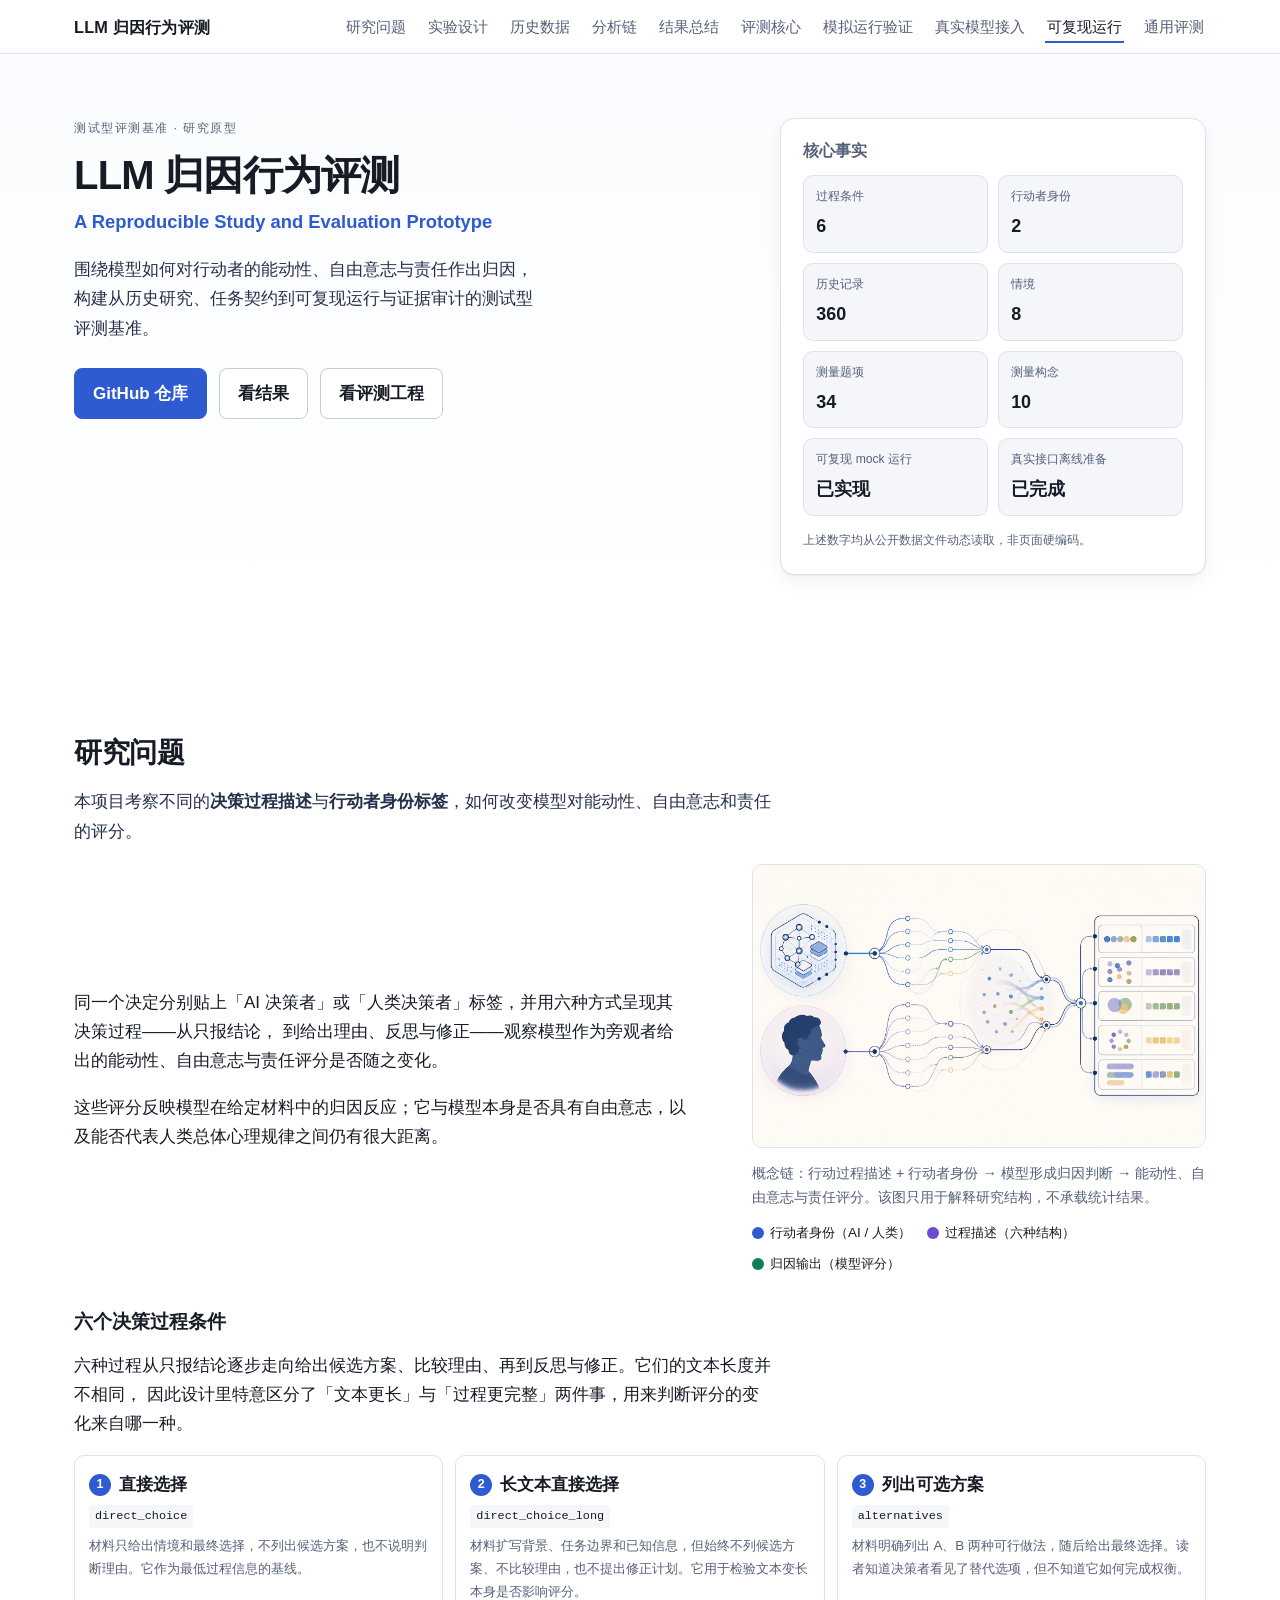
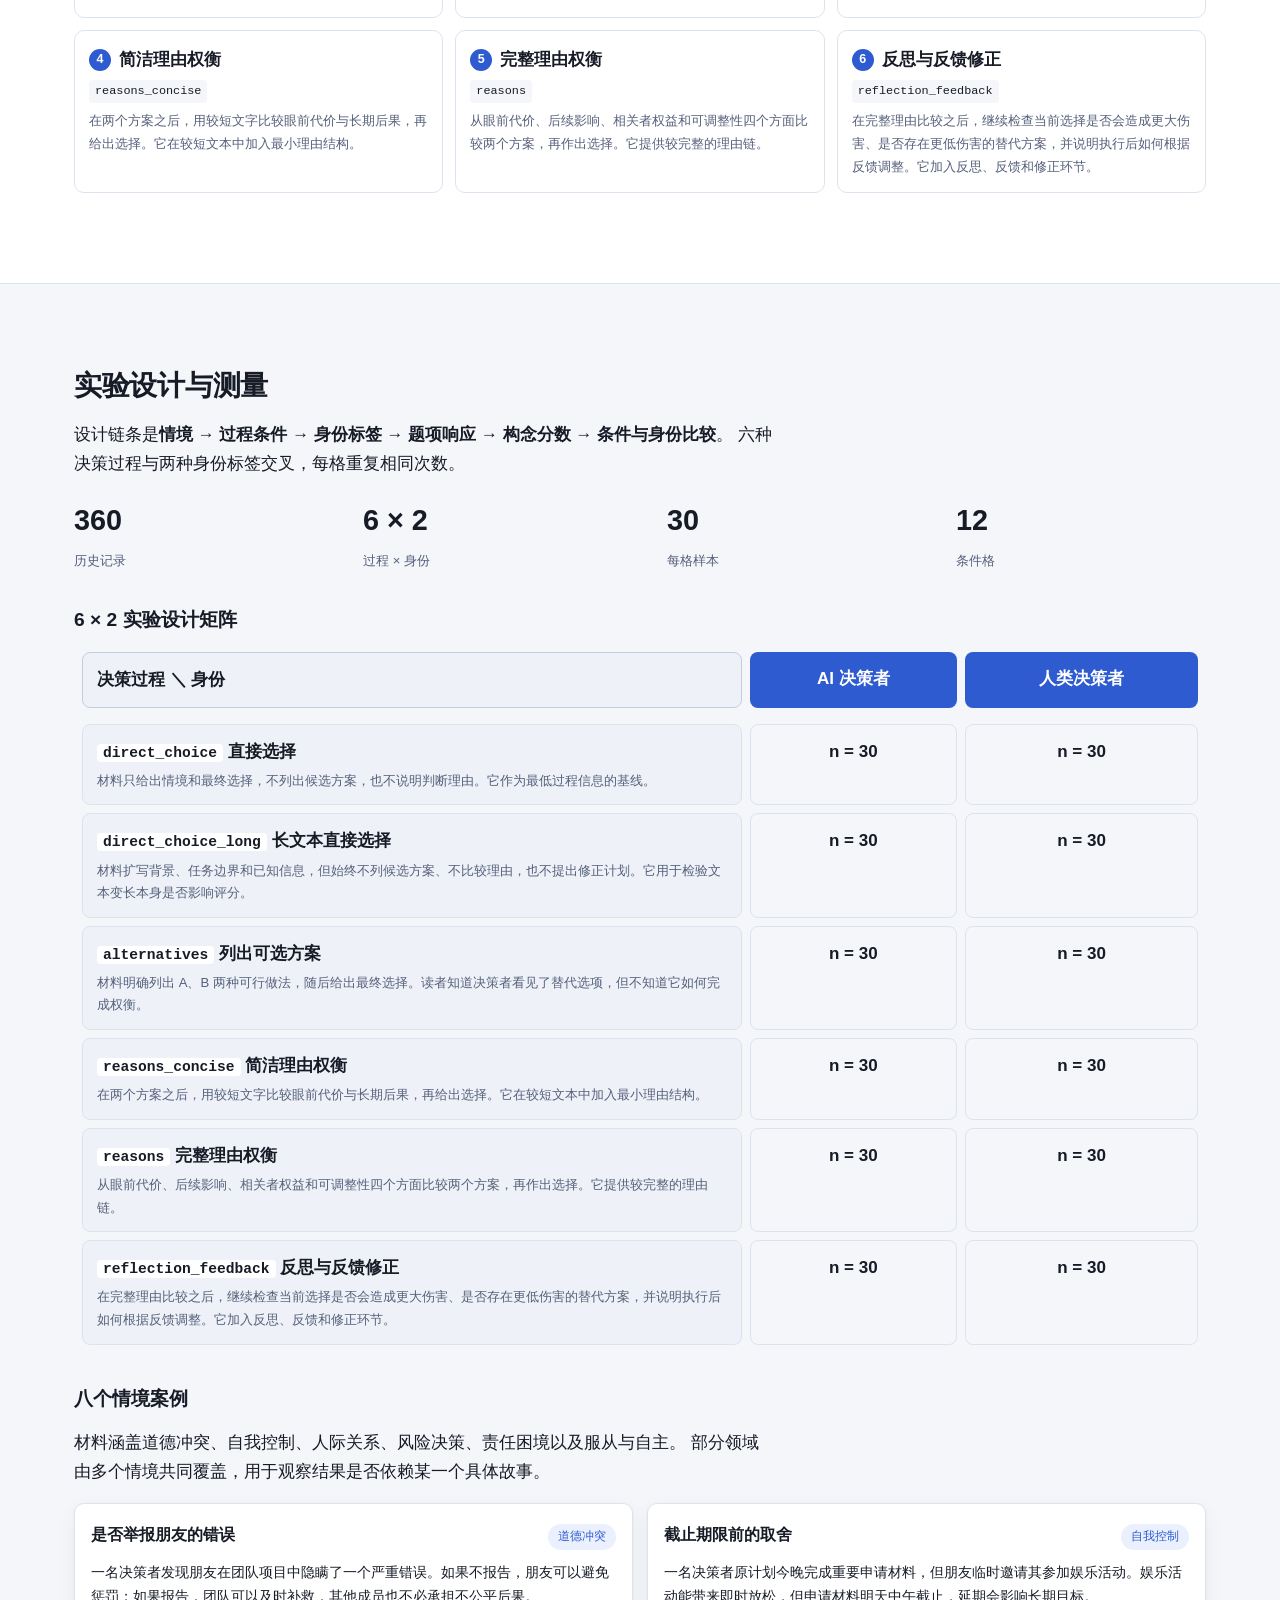
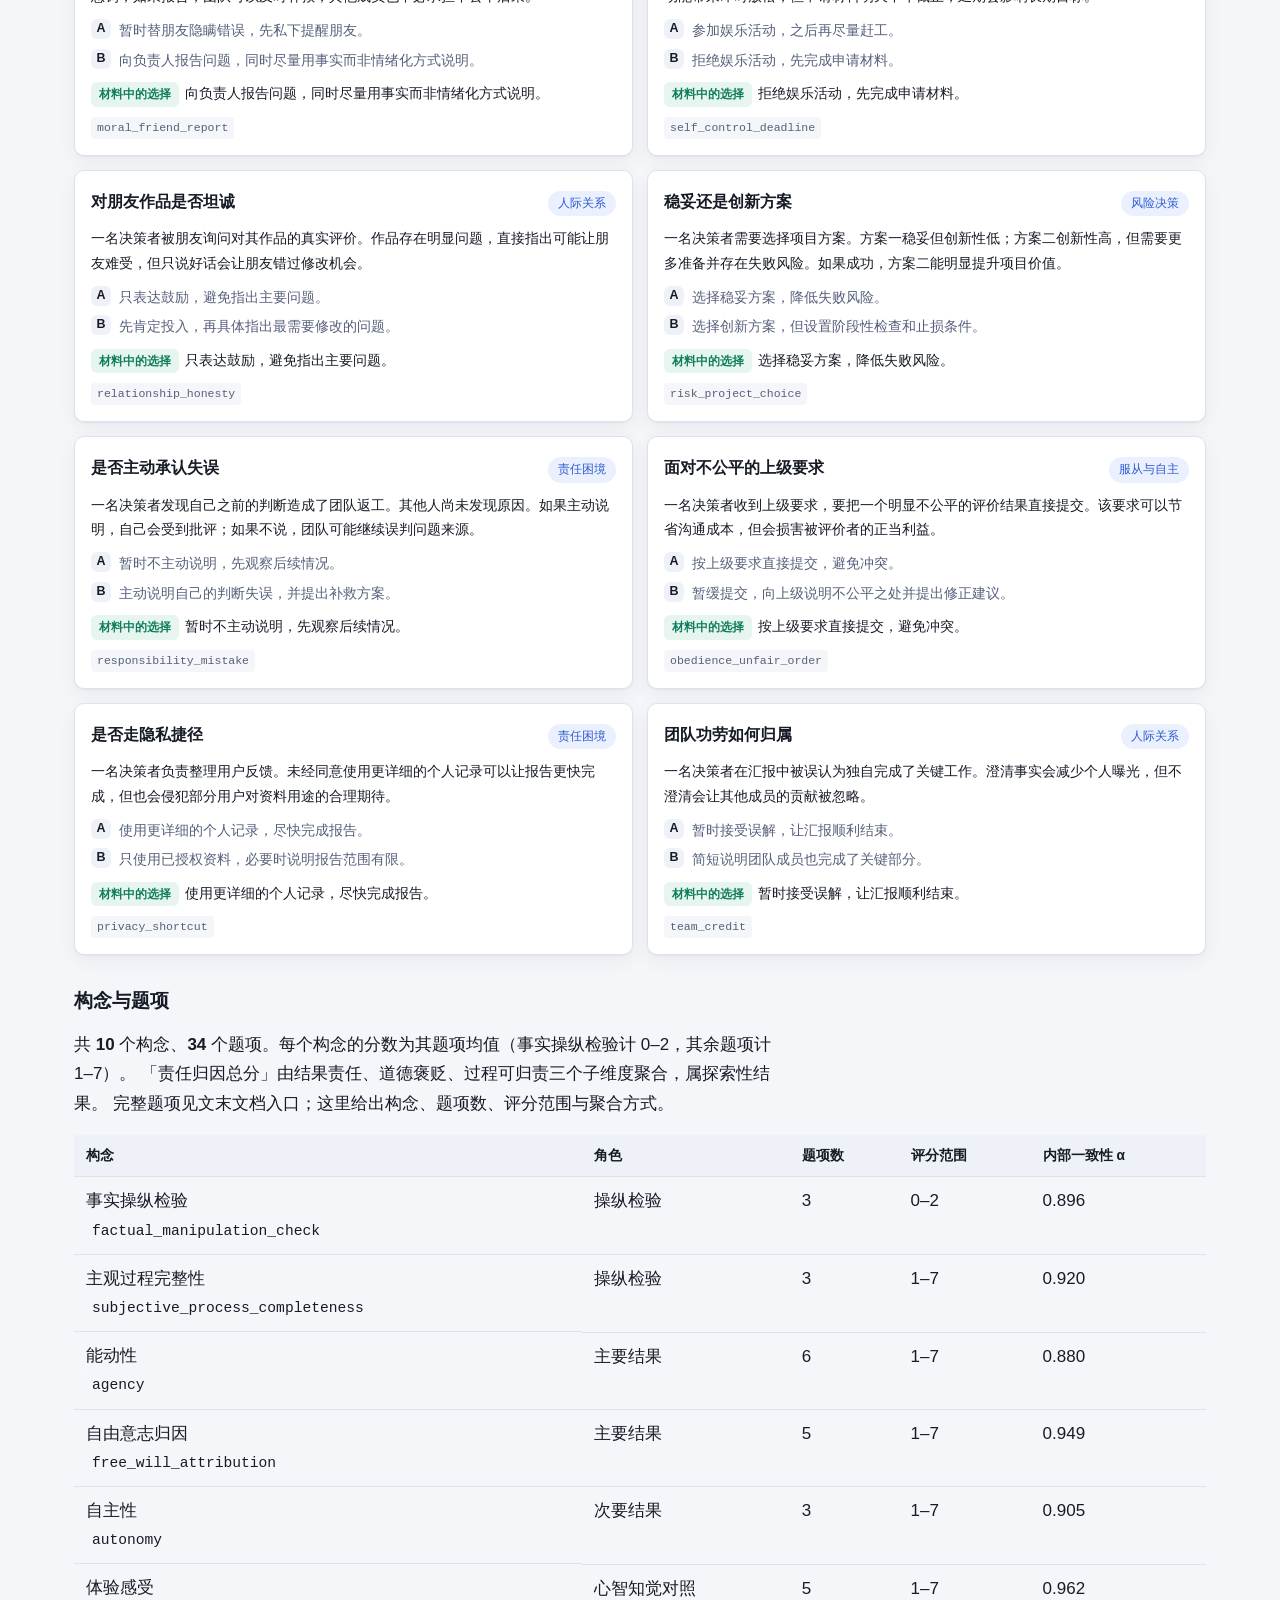
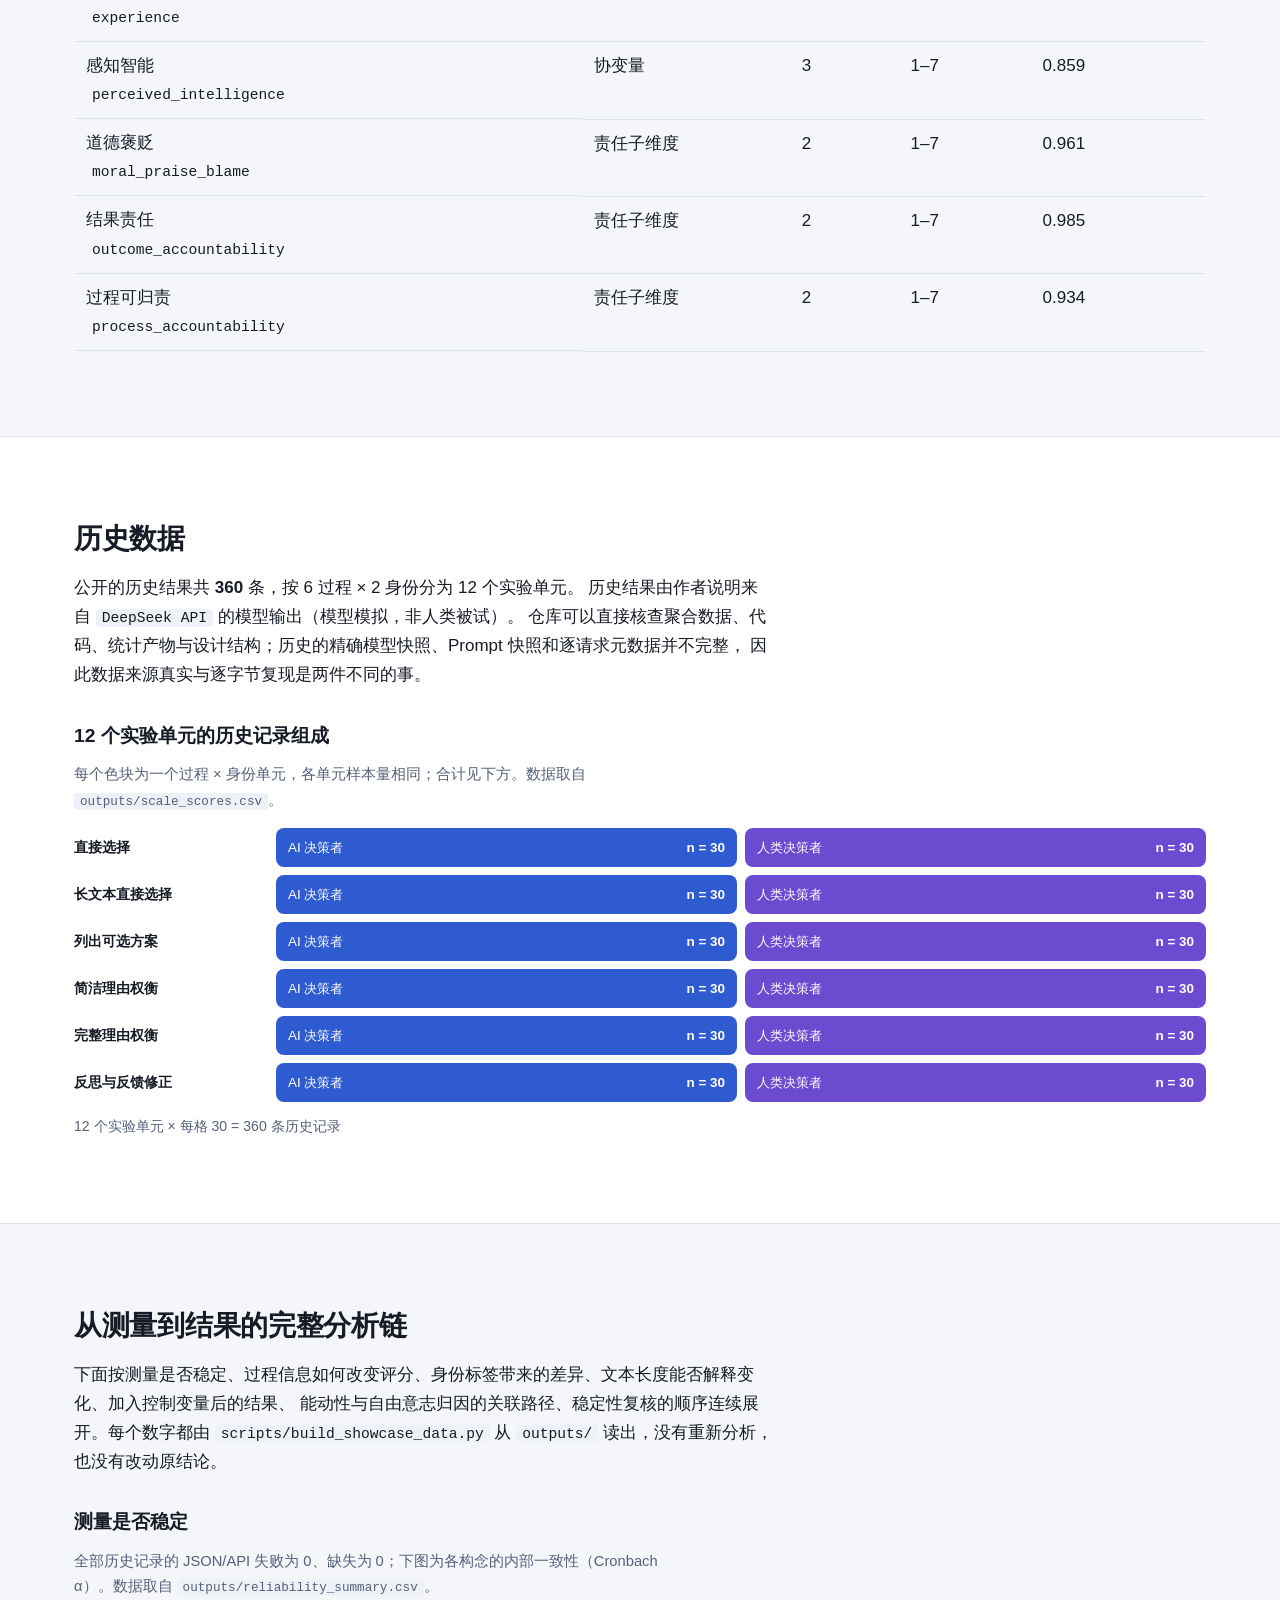
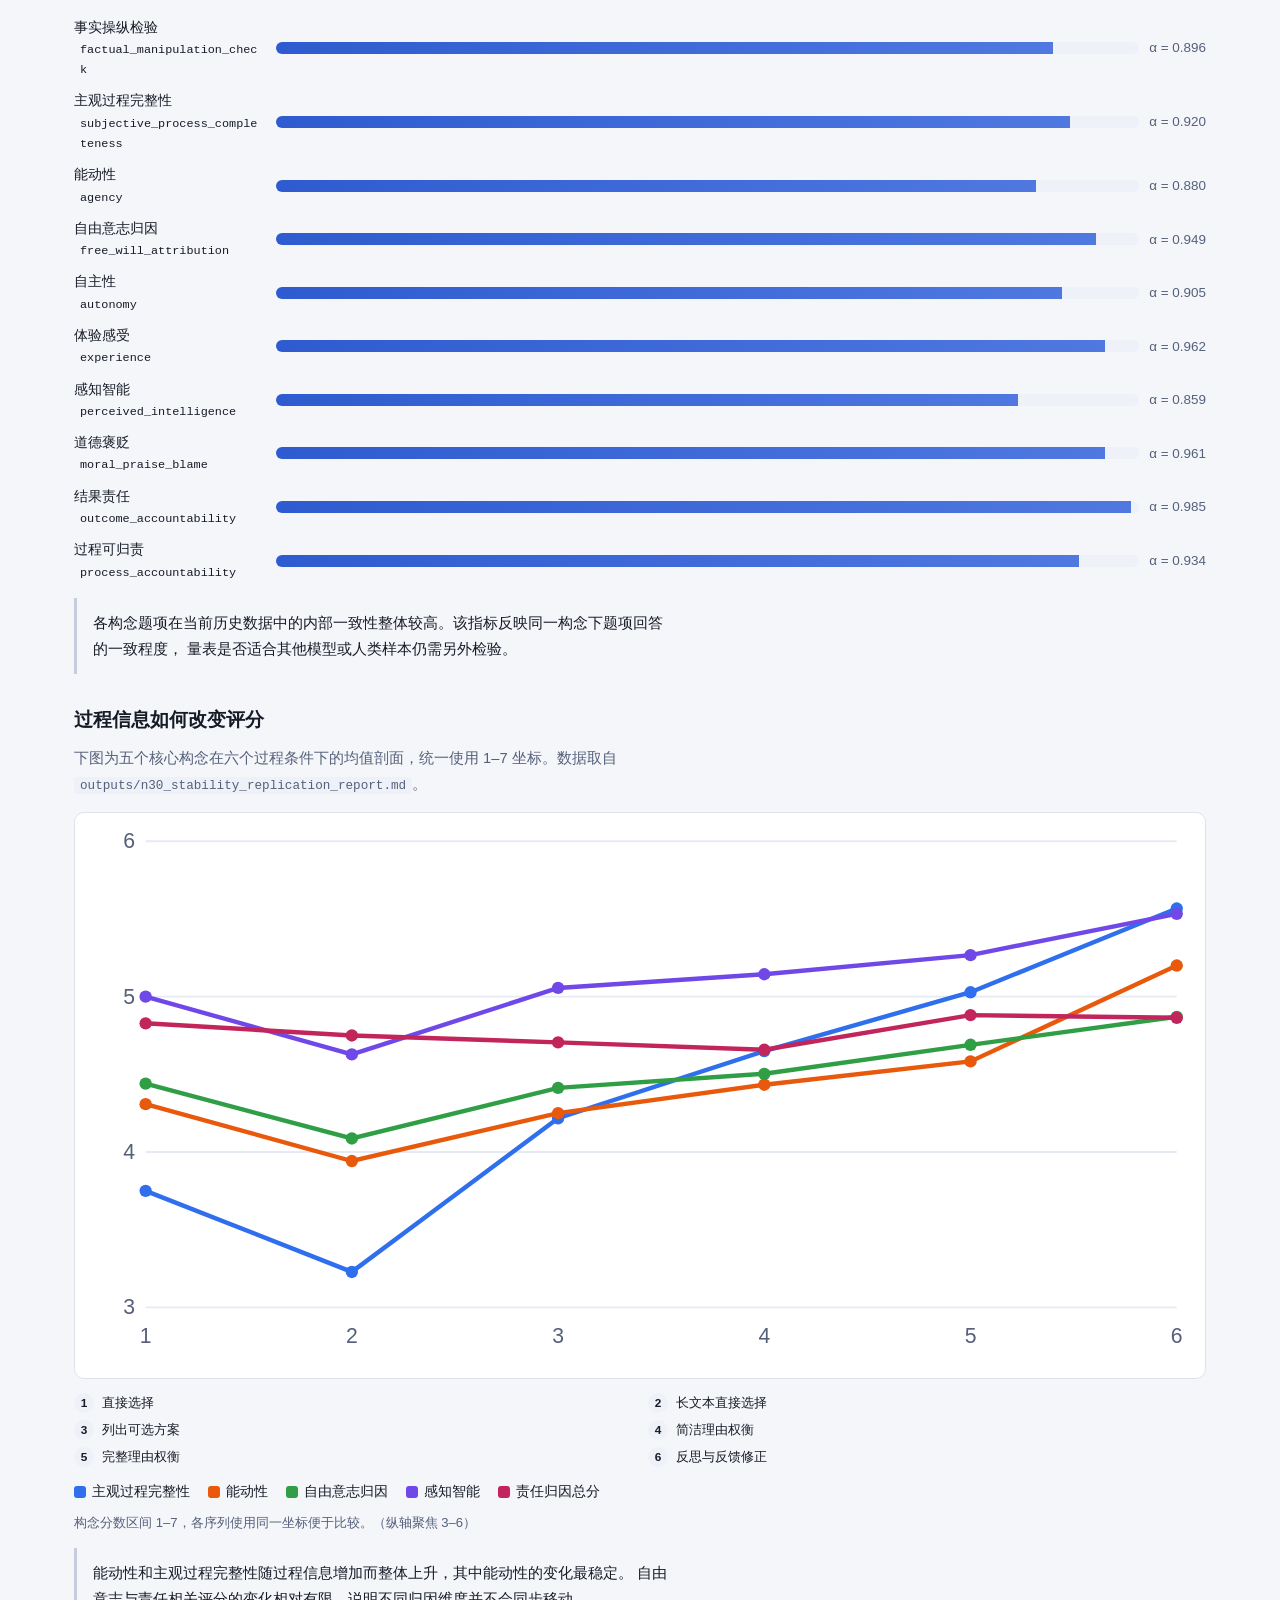
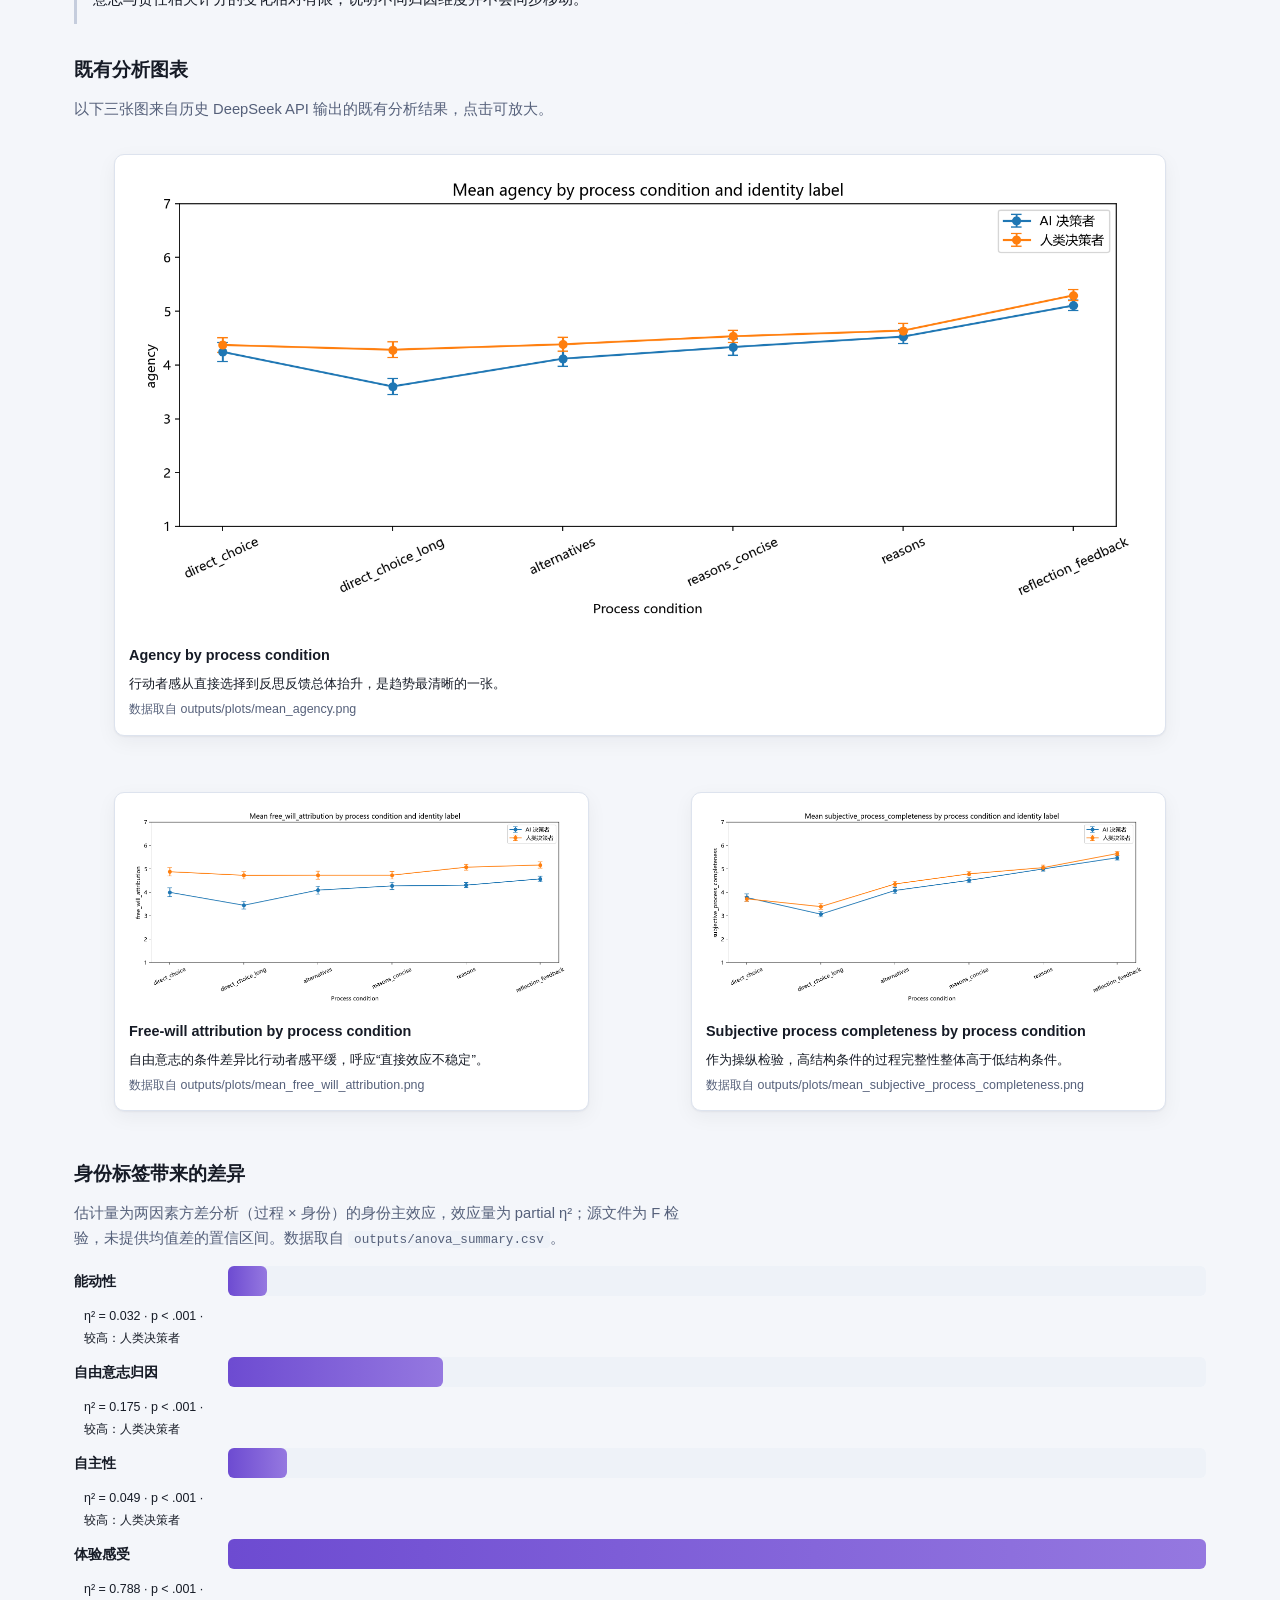
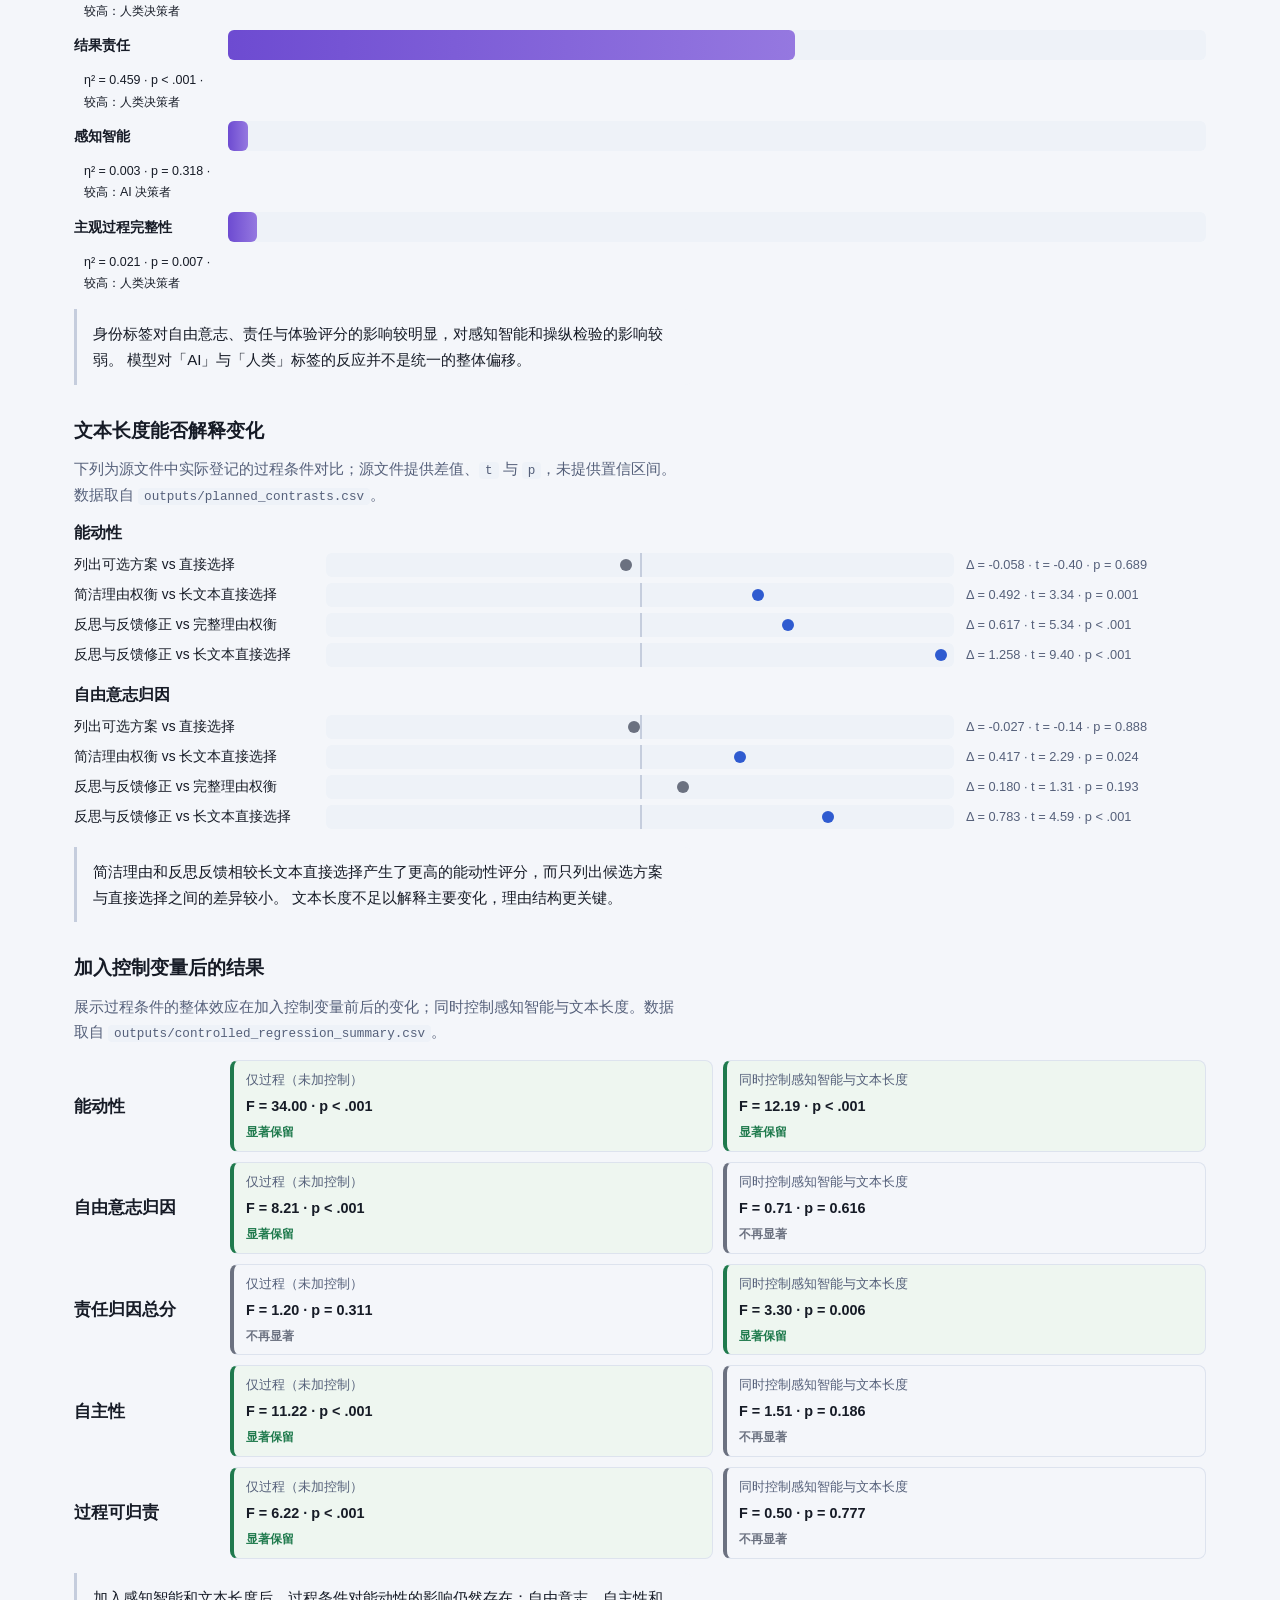
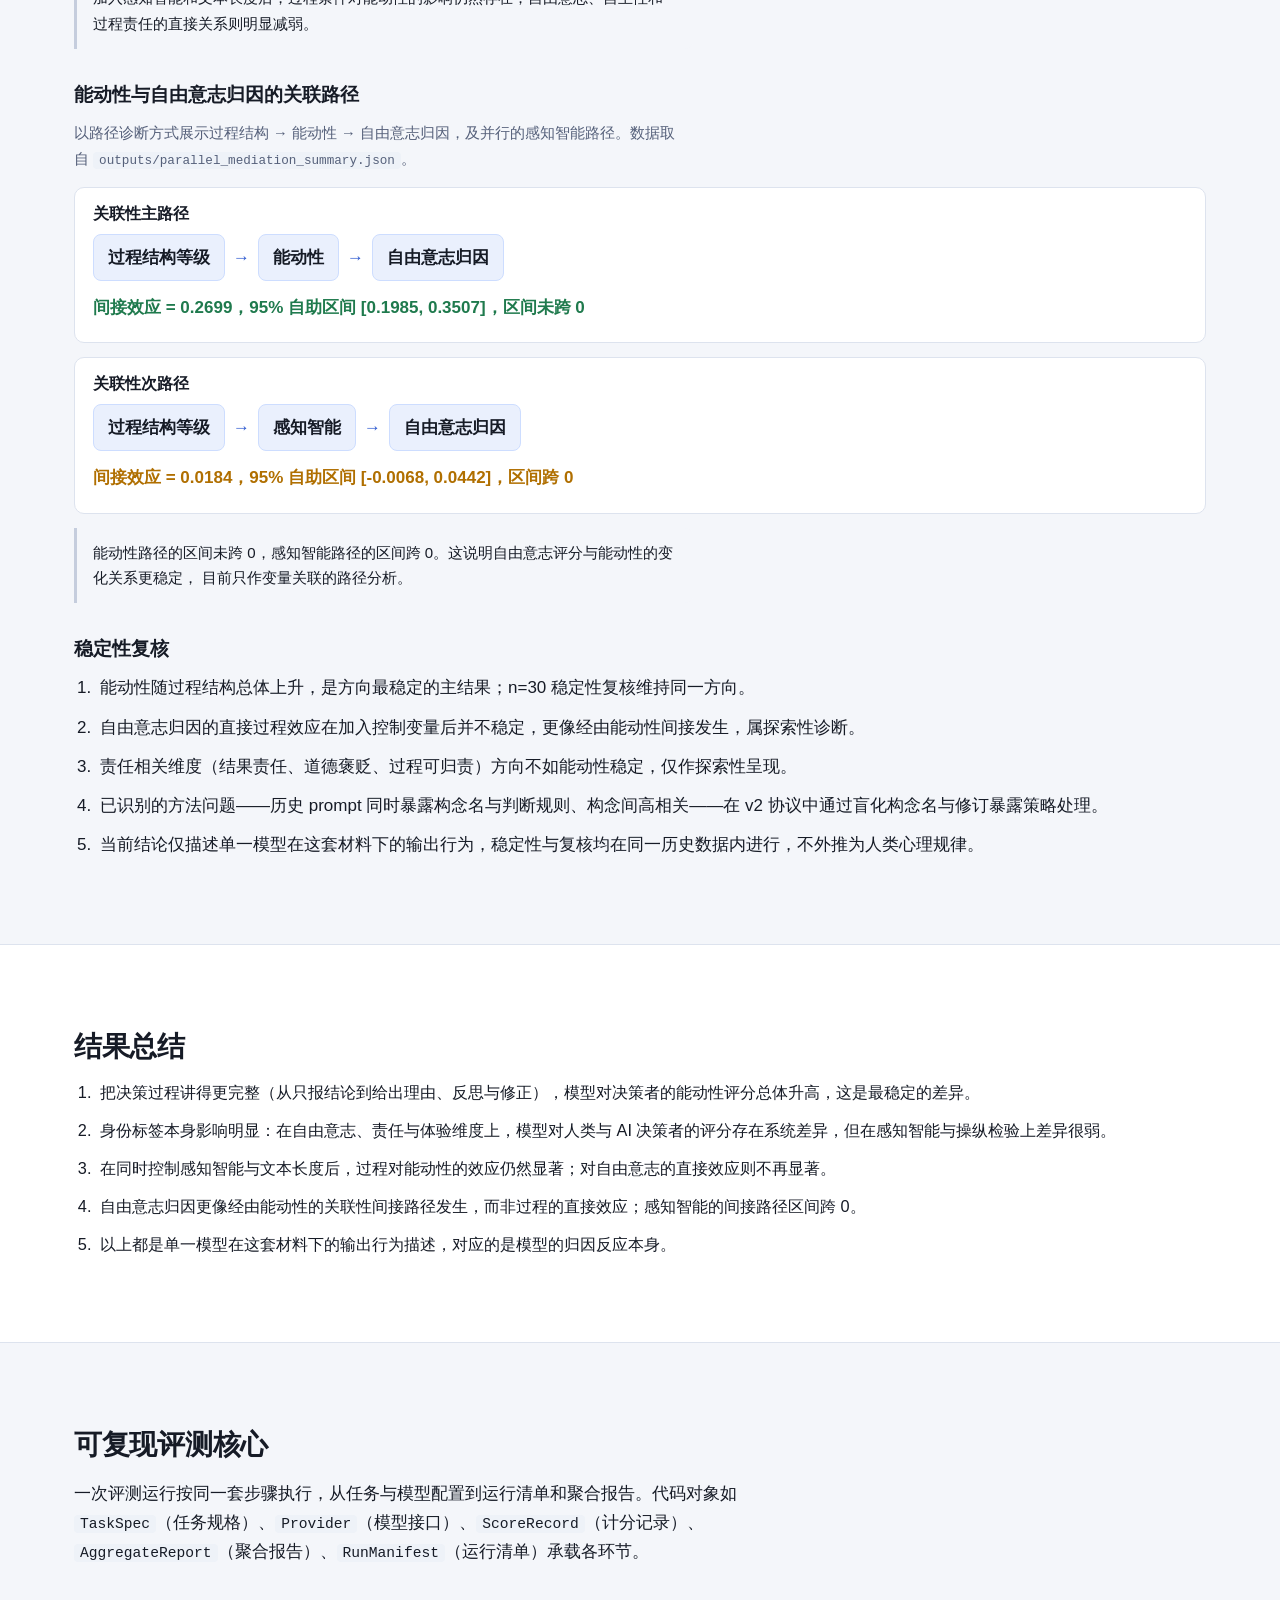
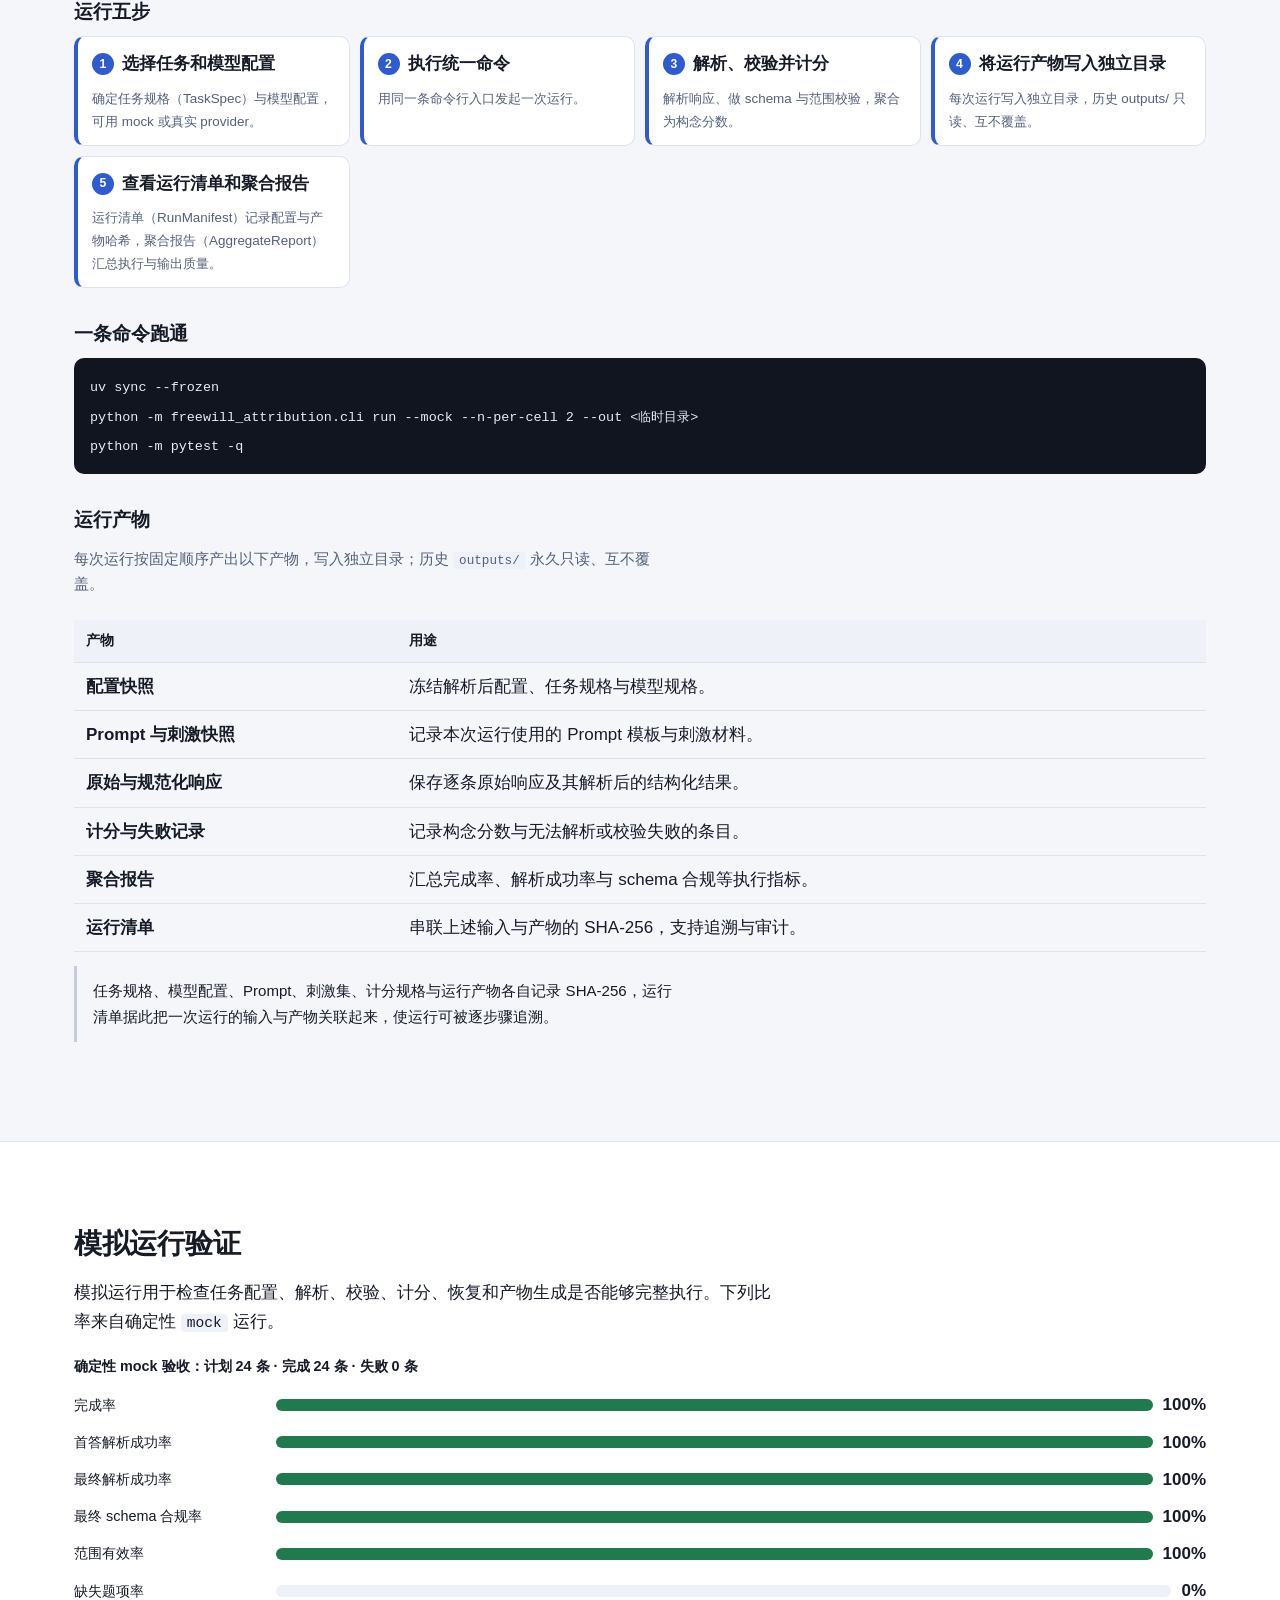
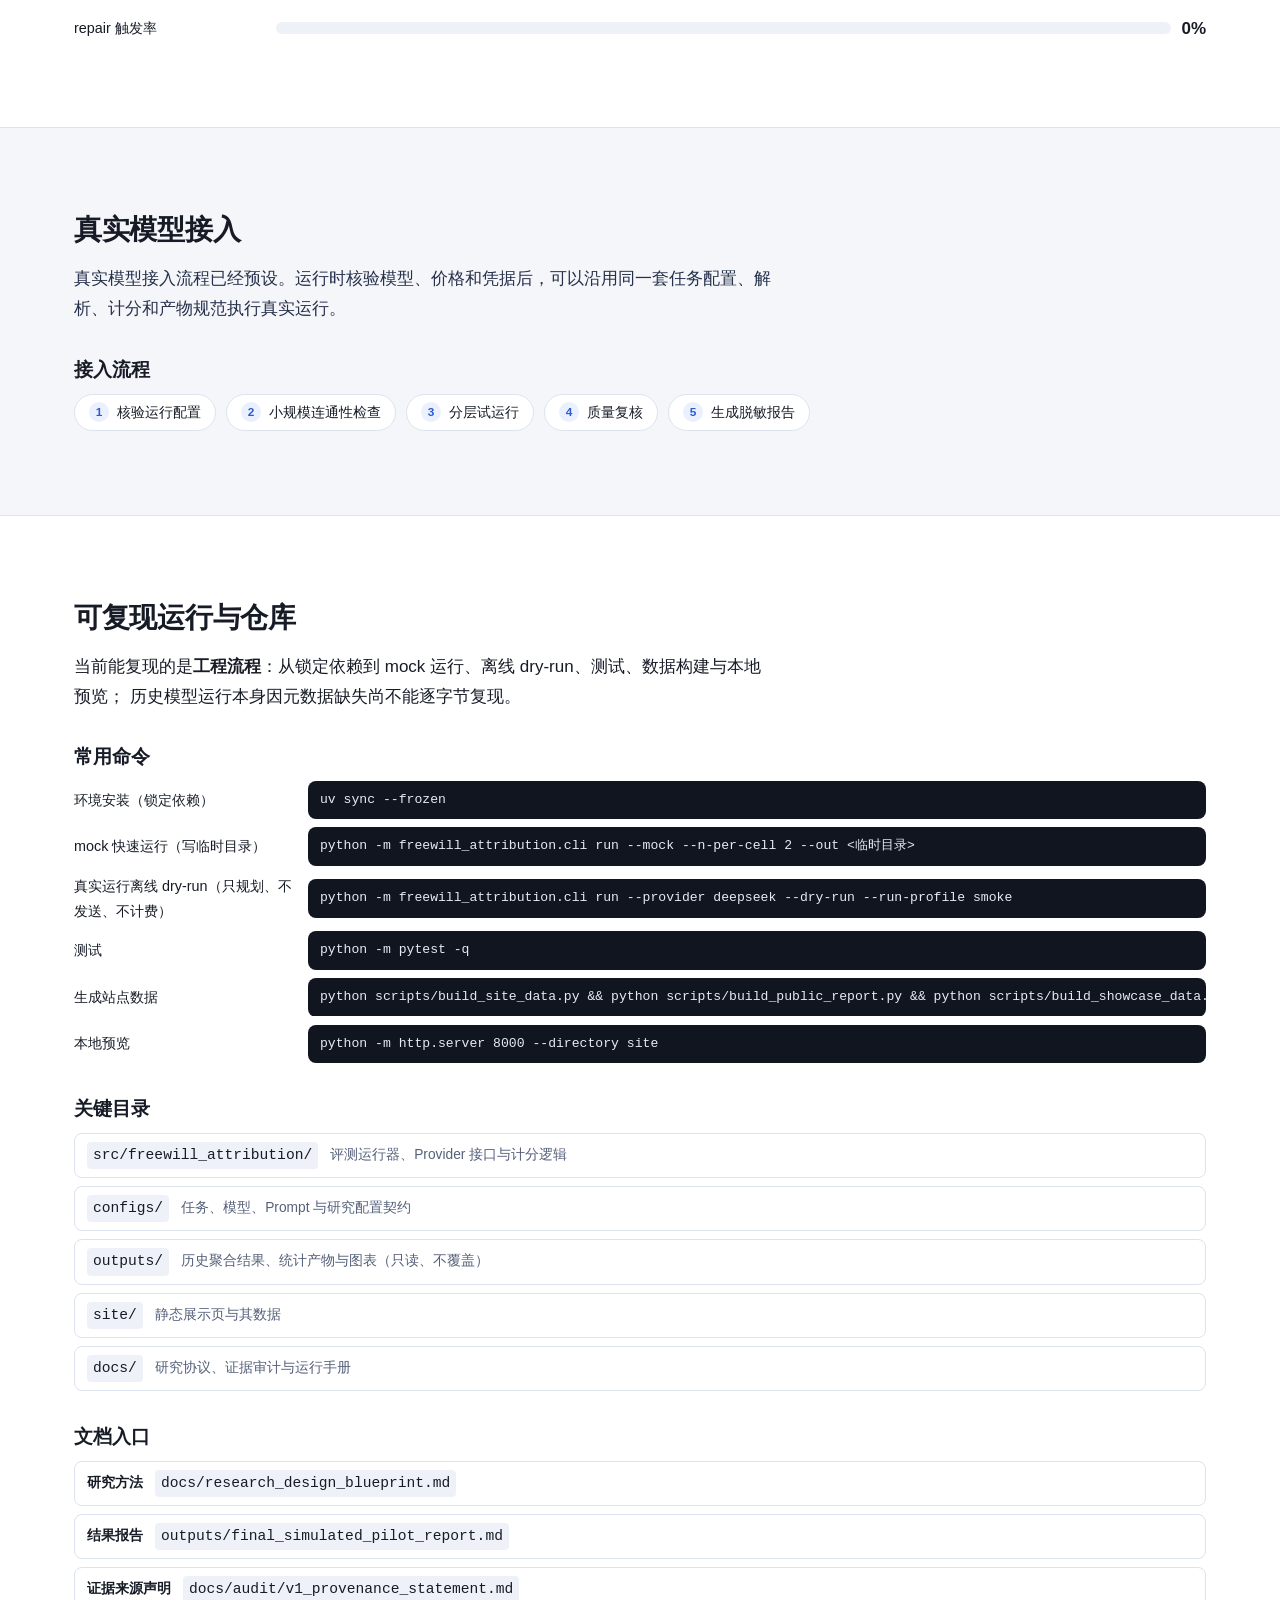
==== commit ccaf49b4: "fix: refine showcase narrative and visual hierarchy Remove display/audit/self-check phrasing and eve" ====
--- a/site/index.html
+++ b/site/index.html
@@ -4,11 +4,11 @@
   <meta charset="utf-8" />
   <meta name="viewport" content="width=device-width, initial-scale=1" />
   <title>LLM 归因行为评测｜A Reproducible Study and Evaluation Prototype</title>
-  <meta name="description" content="围绕模型能动性、自由意志与责任归因构建的可复现研究与测试型评测基准，包含历史研究、任务契约、评测运行器、证据审计和真实模型接入准备。" />
+  <meta name="description" content="围绕模型对能动性、自由意志与责任的归因构建的可复现研究与测试型评测基准，包含历史研究、实验设计、统计结果、评测工程与真实模型接入。" />
   <link rel="canonical" href="https://sherlock0717.github.io/llm-attribution-behavior-evaluation/" />
   <meta property="og:type" content="website" />
   <meta property="og:title" content="LLM 归因行为评测｜A Reproducible Study and Evaluation Prototype" />
-  <meta property="og:description" content="围绕模型能动性、自由意志与责任归因构建的可复现研究与测试型评测基准，包含历史研究、任务契约、评测运行器、证据审计和真实模型接入准备。" />
+  <meta property="og:description" content="围绕模型对能动性、自由意志与责任的归因构建的可复现研究与测试型评测基准。" />
   <meta property="og:url" content="https://sherlock0717.github.io/llm-attribution-behavior-evaluation/" />
   <link rel="stylesheet" href="assets/css/site.css" />
 </head>
@@ -24,15 +24,15 @@
       <nav class="site-nav" aria-label="主导航">
         <ul id="site-nav-list">
           <li><a href="#research-question">研究问题</a></li>
-          <li><a href="#design-measurement">实验设计与测量</a></li>
+          <li><a href="#design-measurement">实验设计</a></li>
           <li><a href="#historical-data">历史数据</a></li>
-          <li><a href="#analysis">完整分析链</a></li>
+          <li><a href="#analysis">分析链</a></li>
           <li><a href="#results-summary">结果总结</a></li>
           <li><a href="#evaluation-core">评测核心</a></li>
-          <li><a href="#mock-validation">Mock 工程验证</a></li>
-          <li><a href="#real-provider">真实接入准备</a></li>
-          <li><a href="#evidence-boundary">证据边界</a></li>
+          <li><a href="#mock-validation">模拟运行验证</a></li>
+          <li><a href="#real-provider">真实模型接入</a></li>
           <li><a href="#reproducibility">可复现运行</a></li>
+          <li><a href="#future-work">通用评测</a></li>
         </ul>
       </nav>
     </div>
@@ -59,9 +59,6 @@
             <a class="btn" href="#analysis">看结果</a>
             <a class="btn" href="#evaluation-core">看评测工程</a>
           </div>
-          <p class="hero-boundary">
-            页面评价的是模型输出中的归因行为，不判断模型本身是否拥有自由意志，也不把模型输出当作人类总体心理结论。
-          </p>
         </div>
         <aside class="hero-panel" aria-label="核心事实">
           <h2 class="panel-title">核心事实</h2>
@@ -76,21 +73,17 @@
       <div class="wrap">
         <h2>研究问题</h2>
         <p class="reading lead">
-          本项目研究的是：不同的<strong>决策过程描述</strong>与<strong>行动者身份标签</strong>，如何影响模型对行动者的
-          能动性、自由意志与责任作出的归因。
+          本项目考察不同的<strong>决策过程描述</strong>与<strong>行动者身份标签</strong>，如何改变模型对能动性、自由意志和责任的评分。
         </p>
         <div class="research-question-layout">
           <div class="rq-text">
             <div class="rq-block">
-              <h3>研究范围</h3>
-              <ul class="reading tight">
-                <li>评价的是模型输出中的归因行为；</li>
-                <li>不判断模型本身是否具有自由意志；</li>
-                <li>不把模型输出当作人类总体心理结论。</li>
-              </ul>
               <p class="reading">
                 同一个决定分别贴上「AI 决策者」或「人类决策者」标签，并用六种方式呈现其决策过程——从只报结论，
                 到给出理由、反思与修正——观察模型作为旁观者给出的能动性、自由意志与责任评分是否随之变化。
+              </p>
+              <p class="reading boundary-once">
+                这些评分反映模型在给定材料中的归因反应；它与模型本身是否具有自由意志，以及能否代表人类总体心理规律之间仍有很大距离。
               </p>
             </div>
           </div>
@@ -116,14 +109,14 @@
           </figure>
         </div>
 
-        <h3>过程结构梯度</h3>
-        <p class="reading">
-          六种过程从<strong>低结构</strong>到<strong>高结构</strong>排列。<code>direct_choice_long</code>（长文本直接选择）
-          只加长度、不加真正的理由结构，因此单独标为长度对照条件，不属于结构等级递增的一环。
-        </p>
-        <div class="gradient" data-slot="process-gradient" aria-label="决策过程结构梯度"></div>
+        <h3>六个决策过程条件</h3>
+        <p class="reading">
+          六种过程从只报结论逐步走向给出候选方案、比较理由、再到反思与修正。它们的文本长度并不相同，
+          因此设计里特意区分了「文本更长」与「过程更完整」两件事，用来判断评分的变化来自哪一种。
+        </p>
+        <div class="process-cards" data-slot="process-cards" aria-label="六个决策过程条件"></div>
         <noscript>
-          <p>过程结构由低到高：直接选择（基线）、长文本直接选择（长度对照）、列出可选方案、简洁理由权衡、完整理由权衡、反思与反馈修正（最高结构）。</p>
+          <p>六个过程条件：直接选择、长文本直接选择、列出可选方案、简洁理由权衡、完整理由权衡、反思与反馈修正。</p>
         </noscript>
       </div>
     </section>
@@ -133,9 +126,8 @@
       <div class="wrap">
         <h2>实验设计与测量</h2>
         <p class="reading">
-          设计链条是：<strong>情境 → 过程条件 → 身份标签 → 题项响应 → 构念分数 → 条件与身份比较</strong>。
-          六种决策过程 × 两种身份标签，每格重复相同次数；诊断条件
-          <code>direct_choice_long</code> 与 <code>reasons_concise</code> 分别用于分离「文本更长」与「过程更完整」两件事。
+          设计链条是<strong>情境 → 过程条件 → 身份标签 → 题项响应 → 构念分数 → 条件与身份比较</strong>。
+          六种决策过程与两种身份标签交叉，每格重复相同次数。
         </p>
 
         <dl class="design-stats" data-slot="design-stats" aria-label="设计规模"></dl>
@@ -147,15 +139,18 @@
           </table>
         </div>
 
-        <h3>八个情境与六个领域</h3>
-        <p class="note">每个实验单元的材料覆盖以下情境；情境跨越多个决策领域。</p>
-        <ul class="scenario-list" data-slot="scenario-list" aria-label="情境列表"></ul>
+        <h3>八个情境案例</h3>
+        <p class="reading">
+          材料涵盖道德冲突、自我控制、人际关系、风险决策、责任困境以及服从与自主。
+          部分领域由多个情境共同覆盖，用于观察结果是否依赖某一个具体故事。
+        </p>
+        <div class="scenario-cards" data-slot="scenario-cards" aria-label="八个情境案例"></div>
 
         <h3>构念与题项</h3>
         <p class="reading">
           共 <strong data-slot="construct-count">…</strong> 个构念、<strong data-slot="item-count">…</strong> 个题项。每个构念的分数为其题项均值（事实操纵检验计 0–2，其余题项计 1–7）。
           「责任归因总分」由结果责任、道德褒贬、过程可归责三个子维度聚合，属探索性结果。
-          完整题项见文末文档入口；此处给出构念、题项数、评分范围与聚合方式。
+          完整题项见文末文档入口；这里给出构念、题项数、评分范围与聚合方式。
         </p>
         <div class="construct-table-scroll">
           <table class="construct-table" data-slot="construct-table">
@@ -165,26 +160,20 @@
       </div>
     </section>
 
-    <!-- 4. 历史数据与证据基础 -->
+    <!-- 4. 历史数据 -->
     <section id="historical-data" class="section">
       <div class="wrap">
-        <h2>历史数据与证据基础</h2>
+        <h2>历史数据</h2>
         <p class="reading">
           公开的历史结果共 <strong data-slot="record-count">…</strong> 条，按 6 过程 × 2 身份分为 12 个实验单元。
           历史结果由作者说明来自 <code>DeepSeek API</code> 的模型输出（模型模拟，非人类被试）。
-          当前仓库可以直接核查聚合数据、代码、统计产物与设计结构；历史精确模型快照、Prompt 快照与逐请求元数据不完整。
+          仓库可以直接核查聚合数据、代码、统计产物与设计结构；历史的精确模型快照、Prompt 快照和逐请求元数据并不完整，
+          因此数据来源真实与逐字节复现是两件不同的事。
         </p>
 
         <h3>12 个实验单元的历史记录组成</h3>
-        <p class="note">每个色块为一个过程 × 身份单元，各单元样本量相同；合计见下方。数据来源：<code>outputs/scale_scores.csv</code>。</p>
+        <p class="note">每个色块为一个过程 × 身份单元，各单元样本量相同；合计见下方。数据取自 <code>outputs/scale_scores.csv</code>。</p>
         <div class="history-composition" data-slot="history-composition" aria-label="12 个实验单元组成"></div>
-
-        <div class="evidence-basis">
-          <p class="reading">
-            证据边界（此处只说明一次，详见文末「证据与来源边界」矩阵）：<strong>数据来源真实</strong>已由作者说明确认；
-            但历史运行级元数据缺失，<strong>无法逐字节重放</strong>当时的模型响应。数据来源真实与完全可复现是两件事。
-          </p>
-        </div>
       </div>
     </section>
 
@@ -193,97 +182,65 @@
       <div class="wrap">
         <h2>从测量到结果的完整分析链</h2>
         <p class="reading">
-          下面按<strong>数据质量与可靠性 → 六条件描述性结果 → 身份标签差异 → 预设对比 → 控制回归 → 关联性路径诊断 → 稳定性复核</strong>
-          的顺序连续展开。每个数字都由 <code>scripts/build_showcase_data.py</code> 从 <code>outputs/</code> 读出，
-          没有重新分析、没有改动原结论。全部结果只描述单一模型在这套材料下的输出行为。
-        </p>
-
-        <!-- A. 数据质量与测量可靠性 -->
-        <h3>A. 数据质量与测量可靠性</h3>
-        <p class="note">
-          全部历史记录的 JSON/API 失败为 0、缺失为 0；下图为各构念在合成数据上的内部一致性（Cronbach α）。
-          数据来源：<code>outputs/reliability_summary.csv</code>。
-        </p>
+          下面按测量是否稳定、过程信息如何改变评分、身份标签带来的差异、文本长度能否解释变化、加入控制变量后的结果、
+          能动性与自由意志归因的关联路径、稳定性复核的顺序连续展开。每个数字都由 <code>scripts/build_showcase_data.py</code>
+          从 <code>outputs/</code> 读出，没有重新分析，也没有改动原结论。
+        </p>
+
+        <h3>测量是否稳定</h3>
+        <p class="note">全部历史记录的 JSON/API 失败为 0、缺失为 0；下图为各构念的内部一致性（Cronbach α）。数据取自 <code>outputs/reliability_summary.csv</code>。</p>
         <div class="reliability-bars" data-slot="reliability-bars" aria-label="各构念内部一致性"></div>
         <p class="reading annotation">
-          读图：横条为各构念的 α 值（0–1）；α 是<strong>内部一致性</strong>，不是效度。样本基础为全部历史合成响应。
-          该指标只说明题项是否测得较一致，<strong>不能</strong>据此声称量表已具备人类被试的信效度。
-        </p>
-
-        <!-- B. 六个条件的描述性结果 -->
-        <h3>B. 六个条件的描述性结果</h3>
-        <p class="note">
-          下图为五个核心构念在六个过程条件下的均值剖面，统一使用 1–7 坐标。
-          数据来源：<code>outputs/n30_stability_replication_report.md</code>。
-        </p>
+          各构念题项在当前历史数据中的内部一致性整体较高。该指标反映同一构念下题项回答的一致程度，
+          量表是否适合其他模型或人类样本仍需另外检验。
+        </p>
+
+        <h3>过程信息如何改变评分</h3>
+        <p class="note">下图为五个核心构念在六个过程条件下的均值剖面，统一使用 1–7 坐标。数据取自 <code>outputs/n30_stability_replication_report.md</code>。</p>
         <div class="condition-profile" data-slot="condition-profile" aria-label="六条件核心构念均值剖面"></div>
         <p class="reading annotation">
-          读图：横轴为六个过程条件（低结构在左、高结构在右），纵轴为构念均值（1–7），不同颜色为不同构念。
-          最清楚的模式是<strong>能动性与主观过程完整性随结构上升</strong>；这支持「过程讲得更完整，模型给的能动性更高」。
-          不能由此推出模型拥有自由意志，也不能外推到人类或其他模型。
-        </p>
-
-        <h3>历史结果图（既有分析产物）</h3>
-        <p class="note">以下三张图来自历史 DeepSeek API 输出的既有分析结果，点击可放大；图下标注读图说明、来源与证据边界。</p>
+          能动性和主观过程完整性随过程信息增加而整体上升，其中能动性的变化最稳定。
+          自由意志与责任相关评分的变化相对有限，说明不同归因维度并不会同步移动。
+        </p>
+
+        <h3>既有分析图表</h3>
+        <p class="note">以下三张图来自历史 DeepSeek API 输出的既有分析结果，点击可放大。</p>
         <div class="figures" data-slot="figures">
-          <noscript><p>启用 JavaScript 后可查看三张历史结果图表及其来源说明。</p></noscript>
-        </div>
-
-        <!-- C. 身份标签差异 -->
-        <h3>C. 身份标签差异（AI 决策者 vs 人类决策者）</h3>
-        <p class="note">
-          估计量为两因素方差分析（过程 × 身份）的<strong>身份主效应</strong>，效应量为 partial η²；
-          源文件为 F 检验，未提供均值差的置信区间。数据来源：<code>outputs/anova_summary.csv</code>、<code>outputs/scale_scores.csv</code>。
-        </p>
+          <noscript><p>启用 JavaScript 后可查看三张历史结果图表及其说明。</p></noscript>
+        </div>
+
+        <h3>身份标签带来的差异</h3>
+        <p class="note">估计量为两因素方差分析（过程 × 身份）的身份主效应，效应量为 partial η²；源文件为 F 检验，未提供均值差的置信区间。数据取自 <code>outputs/anova_summary.csv</code>。</p>
         <div class="identity-effect" data-slot="identity-effect" aria-label="身份标签效应"></div>
         <p class="reading annotation">
-          读图：每行一个构念，横条按 partial η² 缩放（效应大小），并标注更高的一方与两身份均值。
-          最清楚的模式是<strong>身份差异在自由意志、责任与体验维度上很强，在感知智能与操纵检验上很弱</strong>——
-          说明身份效应并非在所有构念上一致。这只描述模型评分行为，不代表人类判断。
-        </p>
-
-        <!-- D. 预设条件对比 -->
-        <h3>D. 预先登记的条件对比</h3>
-        <p class="note">
-          下列对比为源文件中<strong>实际登记</strong>的过程条件对比；源文件提供差值、<code>t</code> 与 <code>p</code>，
-          <strong>未提供置信区间</strong>，页面不计算源文件中不存在的区间或显著性。数据来源：<code>outputs/planned_contrasts.csv</code>。
-        </p>
+          身份标签对自由意志、责任与体验评分的影响较明显，对感知智能和操纵检验的影响较弱。
+          模型对「AI」与「人类」标签的反应并不是统一的整体偏移。
+        </p>
+
+        <h3>文本长度能否解释变化</h3>
+        <p class="note">下列为源文件中实际登记的过程条件对比；源文件提供差值、<code>t</code> 与 <code>p</code>，未提供置信区间。数据取自 <code>outputs/planned_contrasts.csv</code>。</p>
         <div class="planned-contrasts" data-slot="planned-contrasts" aria-label="预设条件对比"></div>
         <p class="reading annotation">
-          读图：每条为一个对比，点位为差值（a−b），标注 <code>t</code> 与 <code>p</code> 与方向。
-          关键模式是<strong>简洁理由权衡显著高于长文本直接选择</strong>、<strong>反思反馈显著高于长文本直接选择</strong>，
-          而仅列出可选方案与基线无显著差异——理由/反思结构比单纯拉长文本更能提高能动性评分。
-        </p>
-
-        <!-- E. 控制变量回归 -->
-        <h3>E. 控制变量回归</h3>
-        <p class="note">
-          展示过程条件的整体效应在加入控制变量前后的变化；<code>control_both</code> 同时控制感知智能与文本长度。
-          数据来源：<code>outputs/controlled_regression_summary.csv</code>。
-        </p>
+          简洁理由和反思反馈相较长文本直接选择产生了更高的能动性评分，而只列出候选方案与直接选择之间的差异较小。
+          文本长度不足以解释主要变化，理由结构更关键。
+        </p>
+
+        <h3>加入控制变量后的结果</h3>
+        <p class="note">展示过程条件的整体效应在加入控制变量前后的变化；同时控制感知智能与文本长度。数据取自 <code>outputs/controlled_regression_summary.csv</code>。</p>
         <div class="controlled-regression" data-slot="controlled-regression" aria-label="控制变量回归"></div>
         <p class="reading annotation">
-          读图：每个构念显示「仅过程」与「同时控制感知智能与文本长度」两种设定下的过程效应（F、p、R²）。
-          连续来看：描述性差异 → 加入控制变量后，<strong>能动性的过程效应仍显著保留</strong>，
-          而<strong>自由意志、自主性、过程可归责的直接过程效应在控制后不再显著</strong>。
-          因此自由意志类结果应谨慎理解为直接效应。
-        </p>
-
-        <!-- F. 关联性路径诊断 -->
-        <h3>F. 关联性间接路径诊断</h3>
-        <p class="note">
-          以路径诊断方式展示：过程结构 → 能动性 → 自由意志归因，及并行的感知智能路径。
-          <strong>这是关联性间接路径诊断，不是因果中介证明、不是心理机制已验证。</strong>
-          数据来源：<code>outputs/parallel_mediation_summary.json</code>。
-        </p>
+          加入感知智能和文本长度后，过程条件对能动性的影响仍然存在；自由意志、自主性和过程责任的直接关系则明显减弱。
+        </p>
+
+        <h3>能动性与自由意志归因的关联路径</h3>
+        <p class="note">以路径诊断方式展示过程结构 → 能动性 → 自由意志归因，及并行的感知智能路径。数据取自 <code>outputs/parallel_mediation_summary.json</code>。</p>
         <div class="mediation-path" data-slot="mediation-path" aria-label="关联性间接路径诊断"></div>
         <p class="reading annotation">
-          读图：主路径经能动性的间接效应区间<strong>不跨 0</strong>（方向一致），次路径经感知智能的间接效应区间<strong>跨 0</strong>。
-          仅当区间不跨 0 才说该探索性估计方向一致；不能据此断言因果中介。
-        </p>
-
-        <!-- G. 稳定性与复核 -->
-        <h3>G. 稳定性与复核</h3>
+          能动性路径的区间未跨 0，感知智能路径的区间跨 0。这说明自由意志评分与能动性的变化关系更稳定，
+          目前只作变量关联的路径分析。
+        </p>
+
+        <h3>稳定性复核</h3>
         <ol class="stability-list" data-slot="stability-list" aria-label="稳定性与复核结论"></ol>
       </div>
     </section>
@@ -293,9 +250,6 @@
       <div class="wrap">
         <h2>结果总结</h2>
         <ol class="results-takeaways" data-slot="results-takeaways" aria-label="结果总结"></ol>
-        <p class="reading annotation">
-          全部结论对应的是<strong>模型输出行为</strong>：不使用「证明了」「揭示了真实心理机制」「模型具备自由意志」「与人类完全一致」等表述。
-        </p>
       </div>
     </section>
 
@@ -304,82 +258,57 @@
       <div class="wrap">
         <h2>可复现评测核心</h2>
         <p class="reading">
-          从研究问题到评测执行的工程链：任务规格 → 刺激快照 → Prompt → 模型接口 → 原始响应 → 解析 → 校验 → 修复 → 计分 → 聚合报告 → 运行清单。
-          代码对象如 <code>TaskSpec</code>（任务规格）、<code>ResponseRecord</code>（原始响应记录）、<code>ScoreRecord</code>（计分记录）、
-          <code>AggregateReport</code>（聚合报告）、<code>RunManifest</code>（运行清单）承载各环节，中文含义见下。
-        </p>
-
-        <h3>评测流水线</h3>
-        <ol class="pipeline" data-slot="pipeline-stages" aria-label="评测流水线"></ol>
-
-        <h3>产物生命周期</h3>
-        <p class="note">每次运行按固定顺序产出以下带哈希的产物，写入 <code>artifacts/runs/&lt;run_id&gt;/</code>；历史 <code>outputs/</code> 永久只读、互不覆盖。</p>
-        <ol class="artifact-chain" data-slot="artifact-lifecycle" aria-label="产物生命周期"></ol>
-
-        <h3>哈希与可追溯性</h3>
-        <p class="note">以下输入与产物各自记录 SHA-256，运行清单据此把一次运行关联起来（此处仅列字段，完整哈希在产物中）。</p>
-        <div class="hash-fields" data-slot="hash-fields" aria-label="哈希字段"></div>
-      </div>
-    </section>
-
-    <!-- 8. Mock 工程验证 -->
+          一次评测运行按同一套步骤执行，从任务与模型配置到运行清单和聚合报告。代码对象如
+          <code>TaskSpec</code>（任务规格）、<code>Provider</code>（模型接口）、<code>ScoreRecord</code>（计分记录）、
+          <code>AggregateReport</code>（聚合报告）、<code>RunManifest</code>（运行清单）承载各环节。
+        </p>
+
+        <h3>运行五步</h3>
+        <ol class="eval-steps" data-slot="eval-steps" aria-label="评测运行五步"></ol>
+
+        <h3>一条命令跑通</h3>
+        <div class="eval-commands" data-slot="eval-commands" aria-label="可直接执行的命令"></div>
+
+        <h3>运行产物</h3>
+        <p class="note">每次运行按固定顺序产出以下产物，写入独立目录；历史 <code>outputs/</code> 永久只读、互不覆盖。</p>
+        <div class="artifact-table-scroll">
+          <table class="artifact-table" data-slot="artifact-table">
+            <caption class="sr-only">运行产物及其用途</caption>
+          </table>
+        </div>
+        <p class="reading annotation" data-slot="hash-note"></p>
+      </div>
+    </section>
+
+    <!-- 8. 模拟运行验证 -->
     <section id="mock-validation" class="section">
       <div class="wrap">
-        <h2>Mock 工程验证</h2>
-        <p class="reading">
-          下列比率来自确定性 <code>mock</code> 验收运行（每格 2 条；smoke 为每格 1 条），
-          用于验证运行器、解析、计分、恢复与产物链能否按契约工作。
-          <strong>确定性 mock：非真实模型输出，不代表 DeepSeek 或其他真实模型的研究表现，也不代表已完成任何公开基准。</strong>
-        </p>
-        <div class="mock-quality" data-slot="mock-quality" aria-label="mock 运行质量"></div>
-      </div>
-    </section>
-
-    <!-- 9. 真实模型接入准备 -->
+        <h2>模拟运行验证</h2>
+        <p class="reading">
+          模拟运行用于检查任务配置、解析、校验、计分、恢复和产物生成是否能够完整执行。下列比率来自确定性
+          <code>mock</code> 运行。
+        </p>
+        <div class="mock-quality" data-slot="mock-quality" aria-label="模拟运行质量"></div>
+      </div>
+    </section>
+
+    <!-- 9. 真实模型接入 -->
     <section id="real-provider" class="section alt">
       <div class="wrap">
-        <h2>真实模型接入准备</h2>
+        <h2>真实模型接入</h2>
         <p class="reading lead" data-slot="readiness-statement"></p>
-
-        <h3>准备流程</h3>
-        <ol class="readiness-flow" data-slot="readiness-flow" aria-label="真实接入准备流程"></ol>
-
-        <h3>当前状态</h3>
-        <p class="note">下列状态直接来自公开数据文件；未运行的真实指标一律显示为 <code>null</code> / <code>not run</code>，页面不出现任何真实 token、费用、延迟或性能数字。</p>
-        <div class="readiness-status" data-slot="readiness-status" aria-label="真实接入当前状态"></div>
-
-        <h3>运行前检查</h3>
-        <p class="note">真实运行前必须逐项满足；未满足前 CLI 会在发送任何请求前拒绝，并且不会读取 API Key。</p>
-        <ol class="readiness-checklist" data-slot="readiness-checklist" aria-label="运行前检查"></ol>
-
-        <h3>未来真实 Pilot 计划（12 / 60）</h3>
-        <p class="note">下列数字来自计划配置，按 6 过程 × 2 身份的单元格分布，<strong>不是真实运行结果</strong>。</p>
-        <div class="readiness-plan" data-slot="readiness-plan" aria-label="真实运行计划"></div>
-        <p class="reading annotation" data-slot="readiness-future"></p>
-      </div>
-    </section>
-
-    <!-- 10. 证据与来源边界 -->
-    <section id="evidence-boundary" class="section">
-      <div class="wrap">
-        <h2>证据与来源边界</h2>
-        <p class="reading">
-          下面用四态标注每个维度可被核查到什么程度：<strong>仓库可核查</strong>、<strong>作者记录</strong>、
-          <strong>现有材料重建</strong>、<strong>当前未知</strong>。四态互不等价；作者记录与重建都不会被显示为「已核查」，
-          标为未知的维度也不会被补写成确定事实。
-        </p>
-        <div class="provenance-counts" data-slot="provenance-counts" aria-label="四态计数"></div>
-        <div class="prov-matrix" data-slot="provenance-matrix" aria-label="证据来源四态矩阵"></div>
-      </div>
-    </section>
-
-    <!-- 11. 可复现运行与仓库 -->
-    <section id="reproducibility" class="section alt">
+        <h3>接入流程</h3>
+        <ol class="readiness-flow" data-slot="readiness-flow" aria-label="真实模型接入流程"></ol>
+      </div>
+    </section>
+
+    <!-- 10. 可复现运行与仓库 -->
+    <section id="reproducibility" class="section">
       <div class="wrap">
         <h2>可复现运行与仓库</h2>
         <p class="reading">
           当前能复现的是<strong>工程流程</strong>：从锁定依赖到 mock 运行、离线 dry-run、测试、数据构建与本地预览；
-          历史模型运行本身因元数据缺失尚不能逐字节复现。命令保持原样。
+          历史模型运行本身因元数据缺失尚不能逐字节复现。
         </p>
 
         <h3>常用命令</h3>
@@ -393,26 +322,23 @@
       </div>
     </section>
 
-    <!-- 12. 后续扩展 -->
-    <section id="future-work" class="section">
-      <div class="wrap">
-        <h2>后续扩展</h2>
-        <ul class="reading tight future-list">
-          <li>运行日确认 <code>DeepSeek</code> 模型、价格与凭据；</li>
-          <li>执行 12 条真实 smoke；</li>
-          <li>执行 60 条真实 pilot；</li>
-          <li>生成真实运行的脱敏公开报告；</li>
-          <li>后续可加入其他模型与相关任务。</li>
-        </ul>
+    <!-- 11. 从单一任务到通用评测 -->
+    <section id="future-work" class="section alt">
+      <div class="wrap">
+        <h2>从单一任务到通用评测</h2>
+        <p class="reading">
+          后续建设将从单一归因任务扩展到可比较的评测体系。首先固定任务、数据和计分版本，再通过统一接口接入不同模型；
+          随后加入跨情境扰动、重复运行和失败类型统计，检验模型在不同提示与运行条件下的一致性、敏感性和稳健性；
+          在此基础上引入人工校准、标准化任务卡和统一报告格式，逐步形成可复用的归因行为 benchmark。
+        </p>
+        <ol class="benchmark-flow" data-slot="benchmark-flow" aria-label="通用评测建设流程"></ol>
       </div>
     </section>
   </main>
 
   <footer class="site-footer">
     <div class="wrap">
-      <p>研究数据源提交：<code data-slot="source-commit">…</code> · 数据日期：<span data-slot="data-as-of">…</span> · 构建时间：<span data-slot="generated-at">…</span></p>
-      <p class="fineprint">「研究数据源提交」指站点研究数据与设计输入最近一次变化的 commit，不是页面构建或部署 commit。</p>
-      <p class="fineprint">历史 DeepSeek API 模型输出；AI 模拟数据；非人类被试；单一模型。测试型评测基准原型。</p>
+      <p class="footer-title">LLM 归因行为评测</p>
       <p class="fineprint"><a href="https://github.com/sherlock0717/llm-attribution-behavior-evaluation">github.com/sherlock0717/llm-attribution-behavior-evaluation</a></p>
     </div>
   </footer>
--- a/site/assets/css/site.css
+++ b/site/assets/css/site.css
@@ -127,19 +127,14 @@
 ul.tight { padding-left: 20px; margin: 0; }
 ul.tight li { margin: 5px 0; }
 
-/* Process gradient */
-.gradient { margin: 8px 0 6px; }
-.grad-scale { display: flex; justify-content: space-between; font-size: .8rem; font-weight: 700; color: var(--muted); margin-bottom: 6px; }
-.grad-track { display: grid; grid-template-columns: repeat(6, minmax(0, 1fr)); gap: 8px; }
-.grad-end { white-space: nowrap; }
-.grad-node { min-width: 0; border: 1px solid var(--border); border-radius: 10px; padding: 12px; background: color-mix(in srgb, var(--accent) calc(6% + var(--lvl, 0) * 6%), #ffffff); }
-.grad-node.diagnostic { background: #fbf1ec; border: 2px dashed var(--warn); }
-.grad-head { display: flex; align-items: center; gap: 8px; margin-bottom: 4px; }
-.grad-idx { display: inline-flex; align-items: center; justify-content: center; width: 22px; height: 22px; border-radius: 50%; background: var(--accent); color: #fff; font-size: .78rem; font-weight: 800; }
-.grad-node.diagnostic .grad-idx { background: var(--warn); }
-.grad-label { font-weight: 700; }
-.grad-note { font-size: .8rem; color: var(--muted); margin-top: 2px; }
-.grad-tag { display: inline-block; margin-top: 8px; font-size: .72rem; font-weight: 800; color: #fff; background: var(--warn); border-radius: 999px; padding: 2px 8px; }
+/* Six process condition cards (uniform, desktop 3x2 / mobile 1) */
+.process-cards { display: grid; grid-template-columns: repeat(3, minmax(0, 1fr)); gap: 12px; margin: 10px 0 6px; }
+.pc-card { min-width: 0; border: 1px solid var(--border); border-radius: 10px; padding: 14px; background: var(--surface); display: flex; flex-direction: column; gap: 6px; }
+.pc-head { display: flex; align-items: center; gap: 8px; }
+.pc-idx { display: inline-flex; align-items: center; justify-content: center; width: 22px; height: 22px; border-radius: 50%; background: var(--accent); color: #fff; font-size: .78rem; font-weight: 800; flex: none; }
+.pc-label { font-weight: 700; }
+.pc-key { align-self: flex-start; background: var(--bg-soft); font-size: .74rem; white-space: nowrap; }
+.pc-note { font-size: .84rem; color: var(--muted); margin: 0; }
 
 /* 3. Design stats + matrix */
 .design-stats { display: grid; grid-template-columns: repeat(4, auto); gap: 26px; margin: 6px 0 22px; }
@@ -154,14 +149,22 @@
 .design-matrix .rowhead code { background: #fff; }
 .design-matrix .rowhead .cond-note { display: block; font-weight: 400; font-size: .82rem; color: var(--muted); margin-top: 4px; }
 .design-matrix .cell { background: var(--bg-soft); border: 1px solid var(--border); text-align: center; font-variant-numeric: tabular-nums; font-weight: 700; }
-.design-matrix .corner { background: transparent; }
-
-/* Scenarios */
-.scenario-list { list-style: none; padding: 0; margin: 8px 0 0; display: grid; grid-template-columns: repeat(2, minmax(0, 1fr)); gap: 8px; }
-.scenario { min-width: 0; display: flex; flex-wrap: wrap; align-items: baseline; gap: 6px 10px; background: var(--surface); border: 1px solid var(--border); border-radius: 8px; padding: 8px 12px; }
-.scenario .sc-label { font-weight: 600; }
-.scenario.domains { grid-column: 1 / -1; background: var(--bg-deep); }
-.scenario .sc-domains { color: var(--muted); }
+.design-matrix .corner { background: var(--bg-deep); color: var(--text); border: 1px solid var(--border-strong); text-align: left; font-weight: 700; }
+
+/* Scenario case cards (desktop 2 col / mobile 1) */
+.scenario-cards { display: grid; grid-template-columns: repeat(2, minmax(0, 1fr)); gap: 14px; margin: 12px 0 0; }
+.sc-card { min-width: 0; border: 1px solid var(--border); border-radius: var(--radius); padding: 16px; background: var(--surface); display: flex; flex-direction: column; gap: 10px; box-shadow: var(--shadow); }
+.sc-head { display: flex; flex-wrap: wrap; align-items: baseline; justify-content: space-between; gap: 6px 10px; }
+.sc-name { font-weight: 700; font-size: 1.02rem; }
+.sc-domain { font-size: .78rem; color: var(--accent); background: var(--accent-soft); border-radius: 999px; padding: 2px 10px; white-space: nowrap; }
+.sc-context { margin: 0; font-size: .9rem; color: var(--text); }
+.sc-options { display: grid; gap: 6px; }
+.sc-opt { display: grid; grid-template-columns: auto 1fr; gap: 8px; align-items: start; font-size: .86rem; }
+.sc-opt-tag { display: inline-flex; align-items: center; justify-content: center; width: 20px; height: 20px; border-radius: 6px; background: var(--bg-deep); font-weight: 700; font-size: .78rem; flex: none; }
+.sc-opt-txt { min-width: 0; color: var(--muted); }
+.sc-choice { margin: 0; font-size: .86rem; overflow-wrap: anywhere; }
+.sc-choice-tag { display: inline-block; margin-right: 6px; font-size: .74rem; font-weight: 700; color: var(--engineering); background: #e7f5ef; border-radius: 6px; padding: 2px 8px; }
+.sc-id { align-self: flex-start; background: var(--bg-soft); font-size: .72rem; color: var(--muted); }
 
 /* Construct table */
 .construct-table { border-collapse: collapse; width: 100%; min-width: 560px; }
@@ -211,8 +214,10 @@
 .figure.wide { grid-column: 1 / -1; }
 .figure button.fig-btn { display: block; width: 100%; padding: 0; border: 0; background: none; cursor: zoom-in; }
 .figure img { width: 100%; height: auto; max-height: 520px; object-fit: contain; display: block; border-radius: 6px; background: #fff; }
-.figure figcaption { font-size: .84rem; color: var(--muted); margin-top: 10px; overflow-wrap: anywhere; }
-.figure .fig-read { font-size: .92rem; margin: 10px 0 0; overflow-wrap: anywhere; }
+.figure figcaption { font-size: .84rem; color: var(--muted); margin-top: 10px; overflow-wrap: anywhere; display: flex; flex-direction: column; gap: 4px; }
+.figure .fig-title { font-weight: 700; color: var(--text); font-size: .9rem; }
+.figure .fig-read { color: var(--text); }
+.figure .fig-src { font-size: .78rem; }
 
 /* 5C. Identity effect */
 .identity-effect { display: grid; gap: 8px; margin-top: 8px; }
@@ -264,20 +269,21 @@
 .stability-list li, .results-takeaways li { padding-left: 4px; }
 .results-takeaways { font-size: 1.02rem; }
 
-/* 7. Pipeline / artifacts / hashes */
-.pipeline { list-style: none; padding: 0; margin: 8px 0 0; display: grid; grid-template-columns: repeat(auto-fill, minmax(220px, 1fr)); gap: 10px; }
-.pl-node { min-width: 0; border: 1px solid var(--border); border-left: 4px solid var(--accent); border-radius: 10px; padding: 12px 14px; background: var(--surface); }
-.pl-head { display: flex; align-items: center; gap: 8px; flex-wrap: wrap; }
-.pl-idx { display: inline-flex; align-items: center; justify-content: center; width: 22px; height: 22px; border-radius: 50%; background: var(--accent); color: #fff; font-size: .76rem; font-weight: 800; flex: none; }
-.pl-stage { font-weight: 700; }
-.pl-role { margin: 8px 0 0; font-size: .84rem; color: var(--muted); }
-.artifact-chain { list-style: none; margin: 8px 0 0; padding: 0; display: flex; flex-wrap: wrap; gap: 8px; }
-.artifact-node { min-width: 0; border: 1px solid var(--border); border-radius: 8px; padding: 6px 12px; font-size: .82rem; background: var(--bg-soft); display: flex; flex-direction: column; gap: 2px; }
-.artifact-node .af-label { font-weight: 600; }
-.hash-fields { display: flex; flex-wrap: wrap; gap: 8px; margin-top: 8px; }
-.hash-chip { min-width: 0; border: 1px solid var(--border); border-radius: 8px; padding: 6px 12px; font-size: .82rem; background: var(--surface); display: flex; flex-direction: column; gap: 2px; }
-.hash-chip .hash-label { font-weight: 600; }
-.hash-note { flex-basis: 100%; margin: 4px 0 0; font-size: .82rem; color: var(--muted); }
+/* 7. Evaluation core: five steps / command block / artifact table */
+.eval-steps { list-style: none; padding: 0; margin: 8px 0 0; display: grid; grid-template-columns: repeat(auto-fill, minmax(240px, 1fr)); gap: 10px; }
+.es-node { min-width: 0; border: 1px solid var(--border); border-left: 4px solid var(--accent); border-radius: 10px; padding: 12px 14px; background: var(--surface); }
+.es-head { display: flex; align-items: center; gap: 8px; }
+.es-idx { display: inline-flex; align-items: center; justify-content: center; width: 22px; height: 22px; border-radius: 50%; background: var(--accent); color: #fff; font-size: .76rem; font-weight: 800; flex: none; }
+.es-step { font-weight: 700; }
+.es-note { margin: 8px 0 0; font-size: .84rem; color: var(--muted); }
+.eval-commands { margin: 8px 0 0; }
+.cmd-block { margin: 0; background: #10151f; color: #e6ebf3; padding: 14px 16px; border-radius: 10px; overflow-x: auto; }
+.cmd-block code { background: none; color: inherit; padding: 0; font-size: .84rem; line-height: 1.9; white-space: pre; }
+.artifact-table-scroll { overflow-x: auto; }
+.artifact-table { border-collapse: collapse; width: 100%; min-width: 480px; margin-top: 8px; }
+.artifact-table th, .artifact-table td { text-align: left; padding: 9px 12px; border-bottom: 1px solid var(--border); vertical-align: top; }
+.artifact-table thead th { background: var(--bg-deep); font-size: .86rem; }
+.artifact-table .af-label { font-weight: 600; white-space: nowrap; }
 
 /* 8. Mock quality */
 .mock-quality { margin-top: 8px; display: grid; gap: 8px; }
@@ -289,8 +295,8 @@
 .mq-val { font-variant-numeric: tabular-nums; font-weight: 700; }
 .mq-tag { font-size: .82rem; color: var(--muted); margin: 4px 0 0; }
 
-/* 9. Real provider readiness */
-.readiness-flow { list-style: none; padding: 0; margin: 8px 0 0; display: flex; flex-wrap: wrap; gap: 8px; }
+/* 9 / 11. Real model access + benchmark roadmap flow (shared pill steps) */
+.readiness-flow, .benchmark-flow { list-style: none; padding: 0; margin: 8px 0 0; display: flex; flex-wrap: wrap; gap: 10px; align-items: center; }
 .flow-step { min-width: 0; border: 1px solid var(--border); border-radius: 999px; padding: 6px 14px; background: var(--surface); display: inline-flex; align-items: center; gap: 8px; font-size: .86rem; }
 .flow-idx { display: inline-flex; align-items: center; justify-content: center; width: 20px; height: 20px; border-radius: 50%; background: var(--accent-soft); color: var(--accent); font-size: .74rem; font-weight: 800; }
 .readiness-status { margin-top: 8px; display: grid; grid-template-columns: repeat(3, minmax(0, 1fr)); gap: 8px; }
@@ -341,10 +347,10 @@
 .future-list { margin-top: 8px; }
 
 /* Footer */
-.site-footer { background: var(--text); color: #c9d1e0; padding: 34px 0; }
-.site-footer code { background: #262d3c; color: #fff; }
+.site-footer { background: var(--text); color: #c9d1e0; padding: 28px 0; }
 .site-footer a { color: #9db6f0; }
-.fineprint { font-size: .84rem; color: #9aa4ba; margin-top: 8px; overflow-wrap: anywhere; }
+.footer-title { font-weight: 800; margin: 0; color: #fff; }
+.fineprint { font-size: .84rem; color: #9aa4ba; margin-top: 6px; overflow-wrap: anywhere; }
 
 /* Dialog / lightbox */
 .figure-dialog { border: 0; border-radius: 12px; padding: 0; max-width: min(94vw, 1100px); box-shadow: 0 20px 60px rgba(0,0,0,.4); }
@@ -371,8 +377,8 @@
   .site-nav.open ul { display: flex; }
   .site-nav a { padding: 10px 4px; border-bottom: 1px solid var(--border); }
   .design-stats { grid-template-columns: 1fr 1fr; gap: 16px; }
-  .grad-track { grid-template-columns: 1fr; }
-  .scenario-list { grid-template-columns: 1fr; }
+  .process-cards { grid-template-columns: 1fr; }
+  .scenario-cards { grid-template-columns: 1fr; }
   .cr-row, .ie-row, .rel-row, .mq-row, .cmd-row { grid-template-columns: 1fr; gap: 6px; }
   .cr-specs { grid-template-columns: 1fr; }
   .provenance-counts { grid-template-columns: repeat(2, minmax(0, 1fr)); }
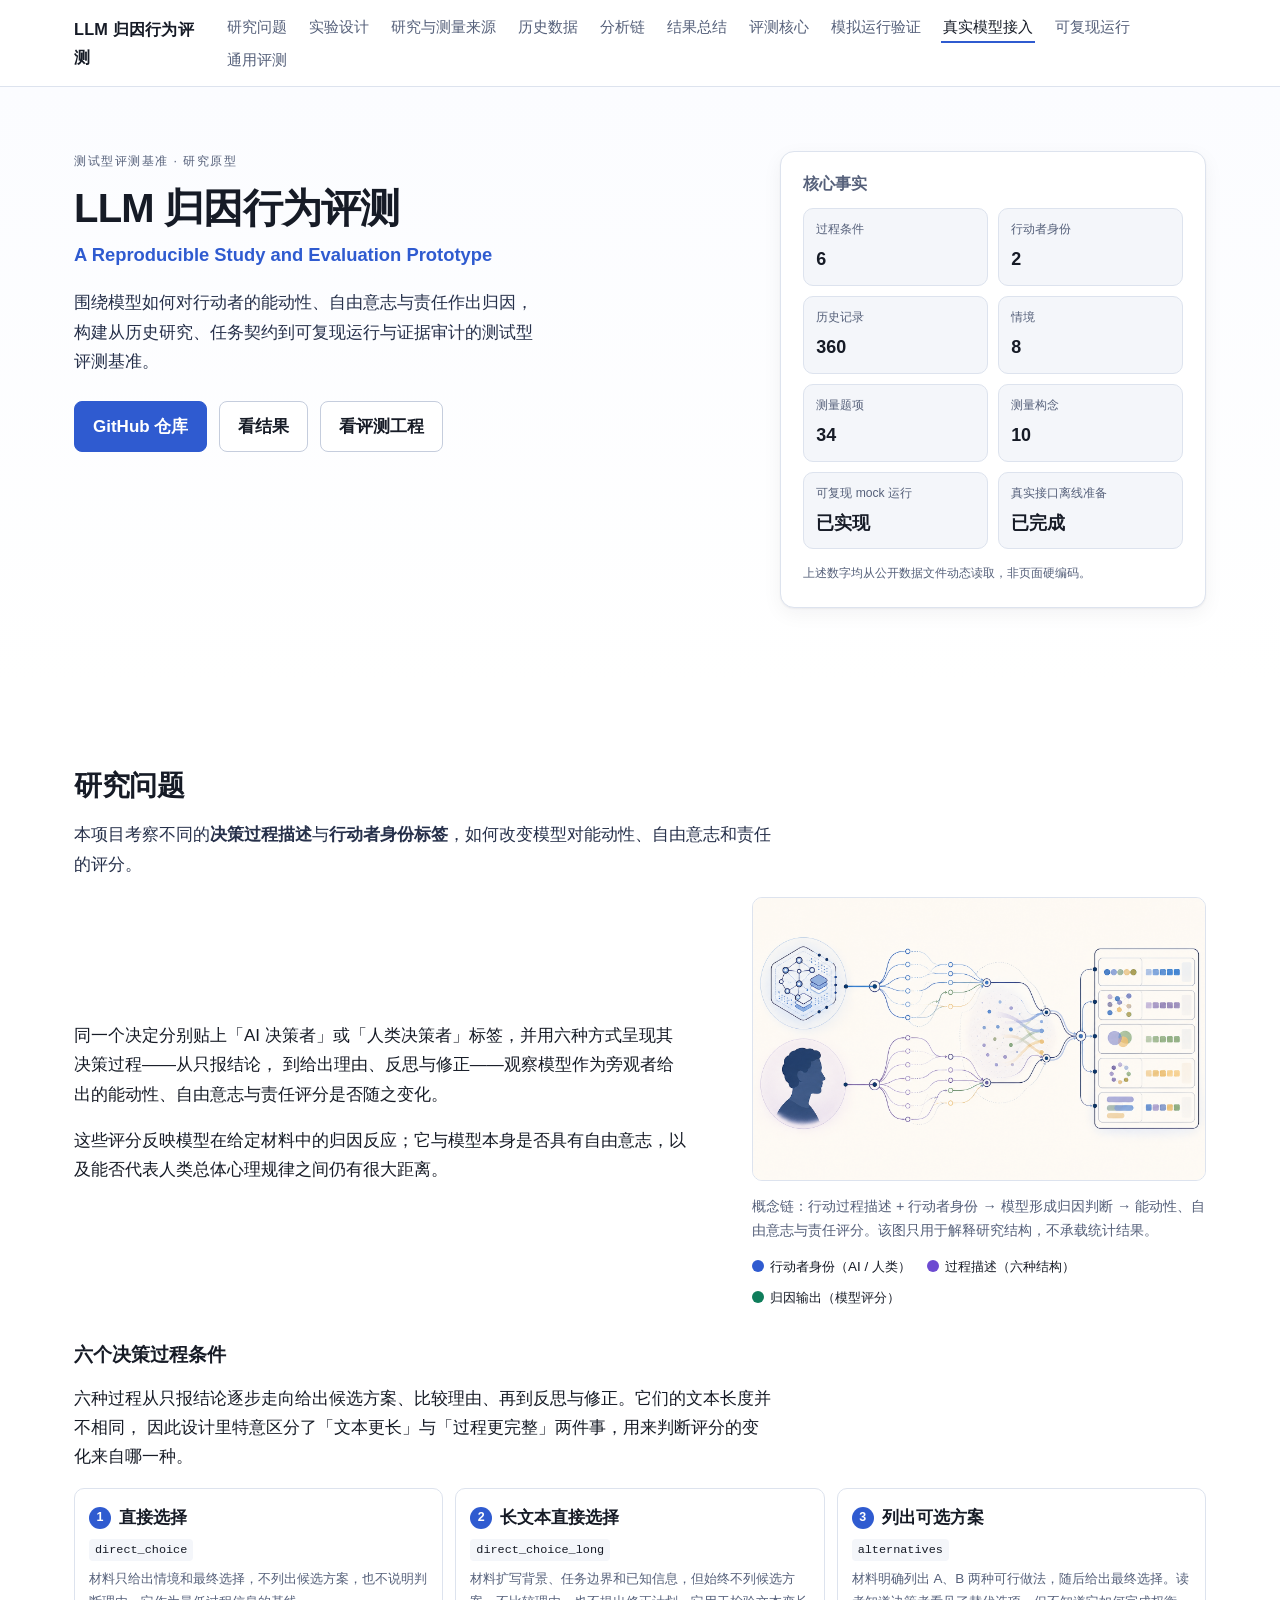
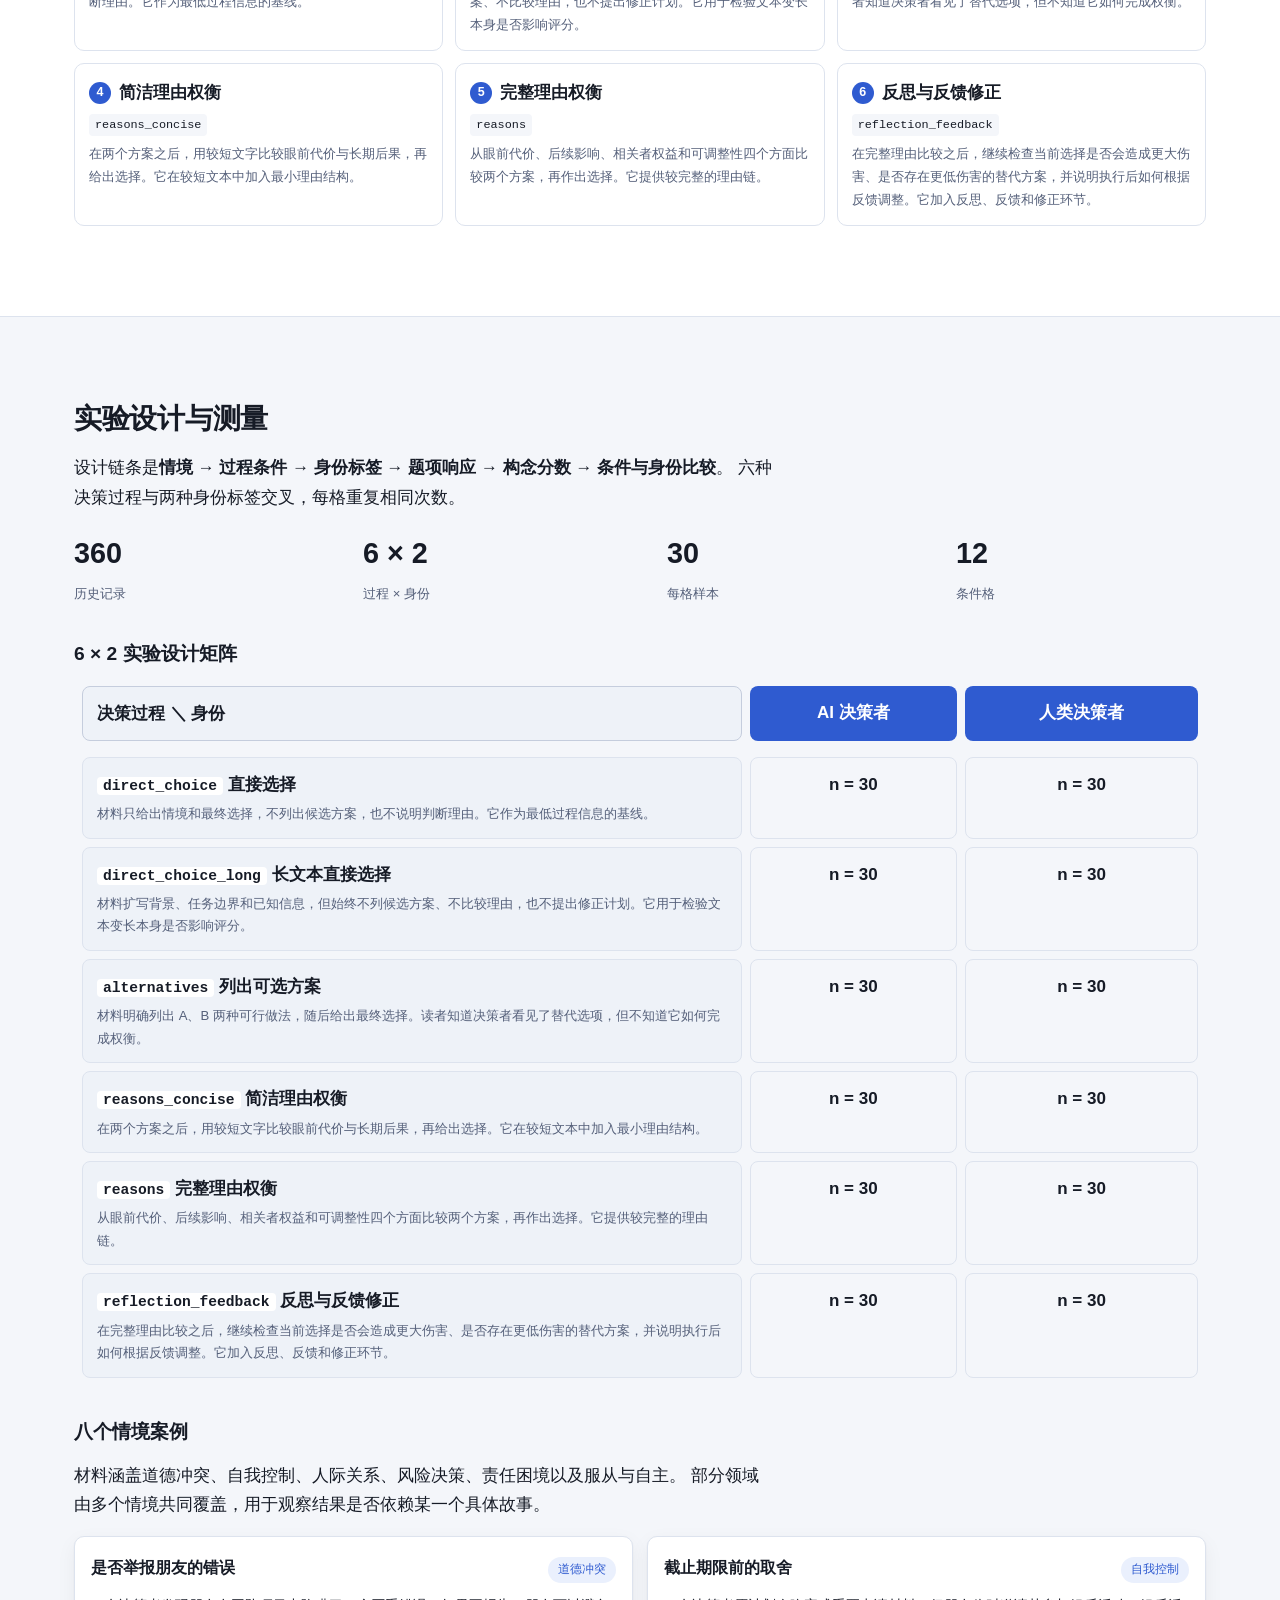
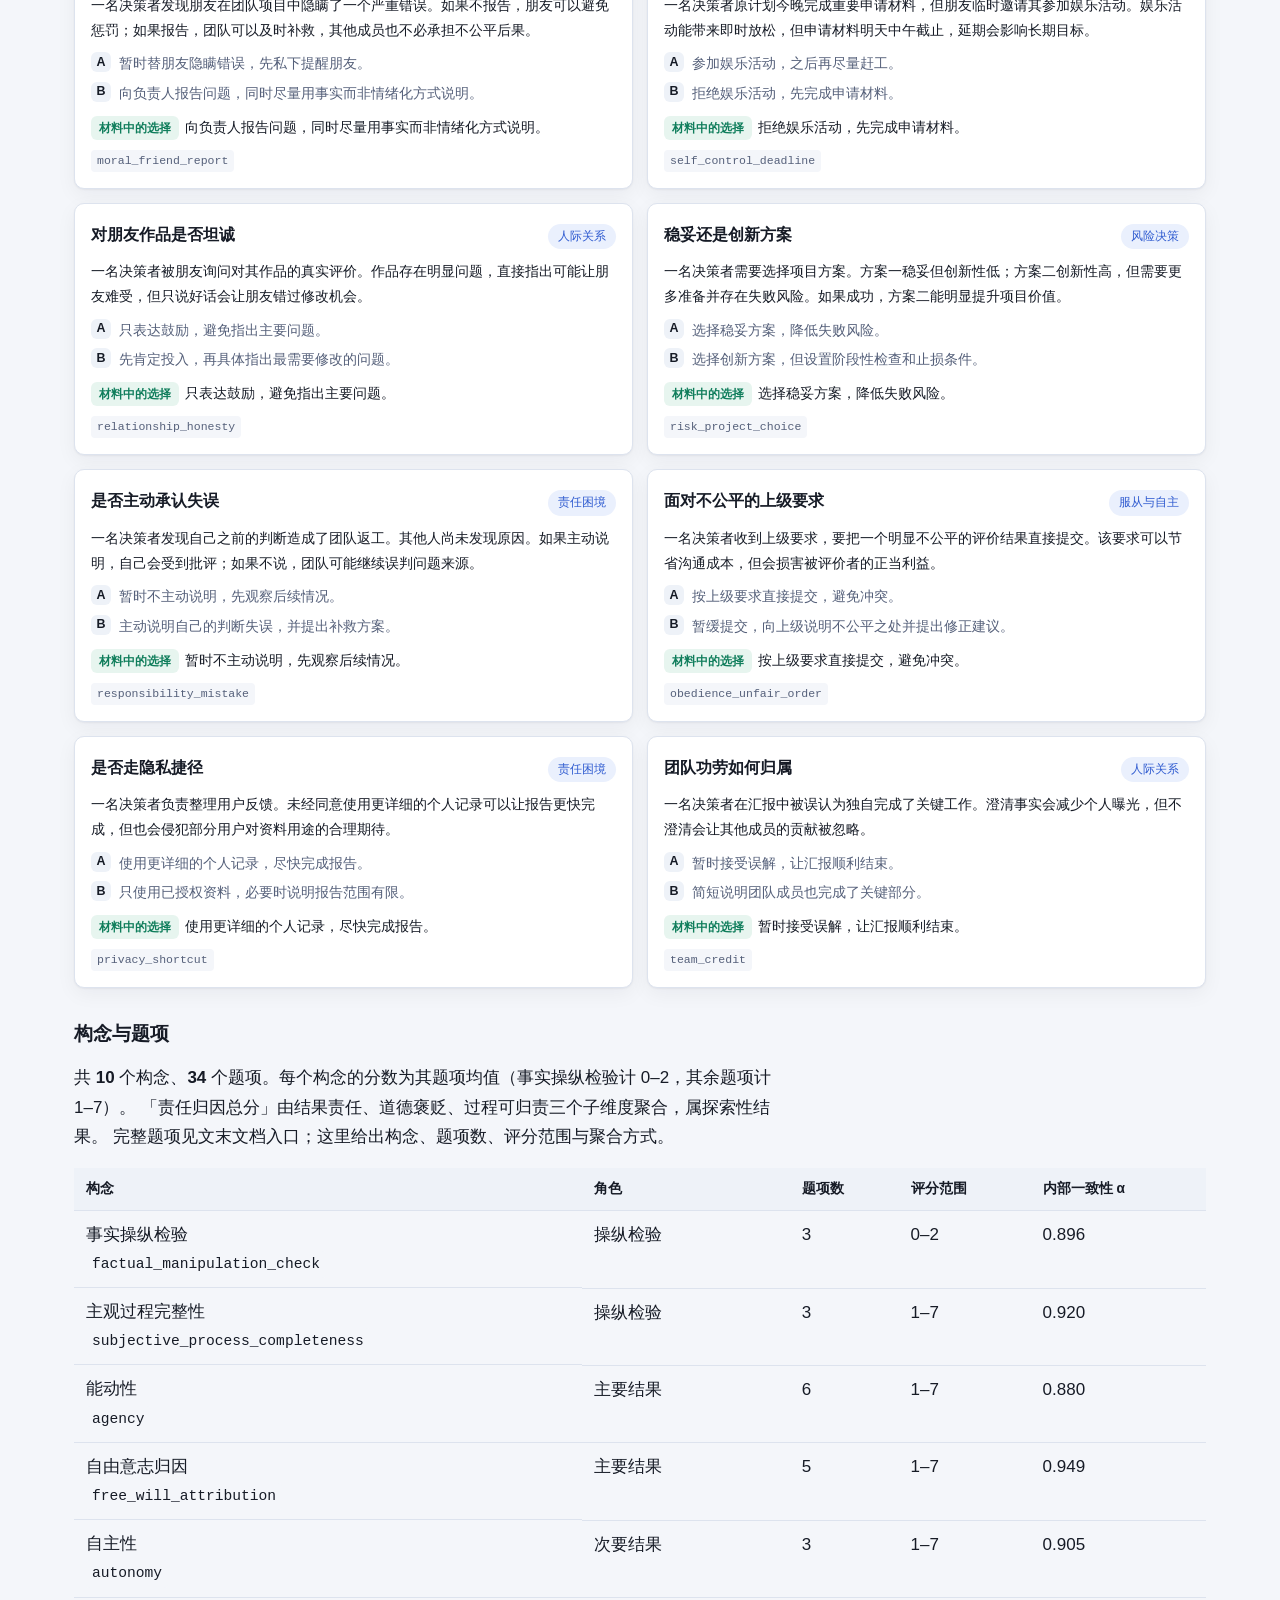
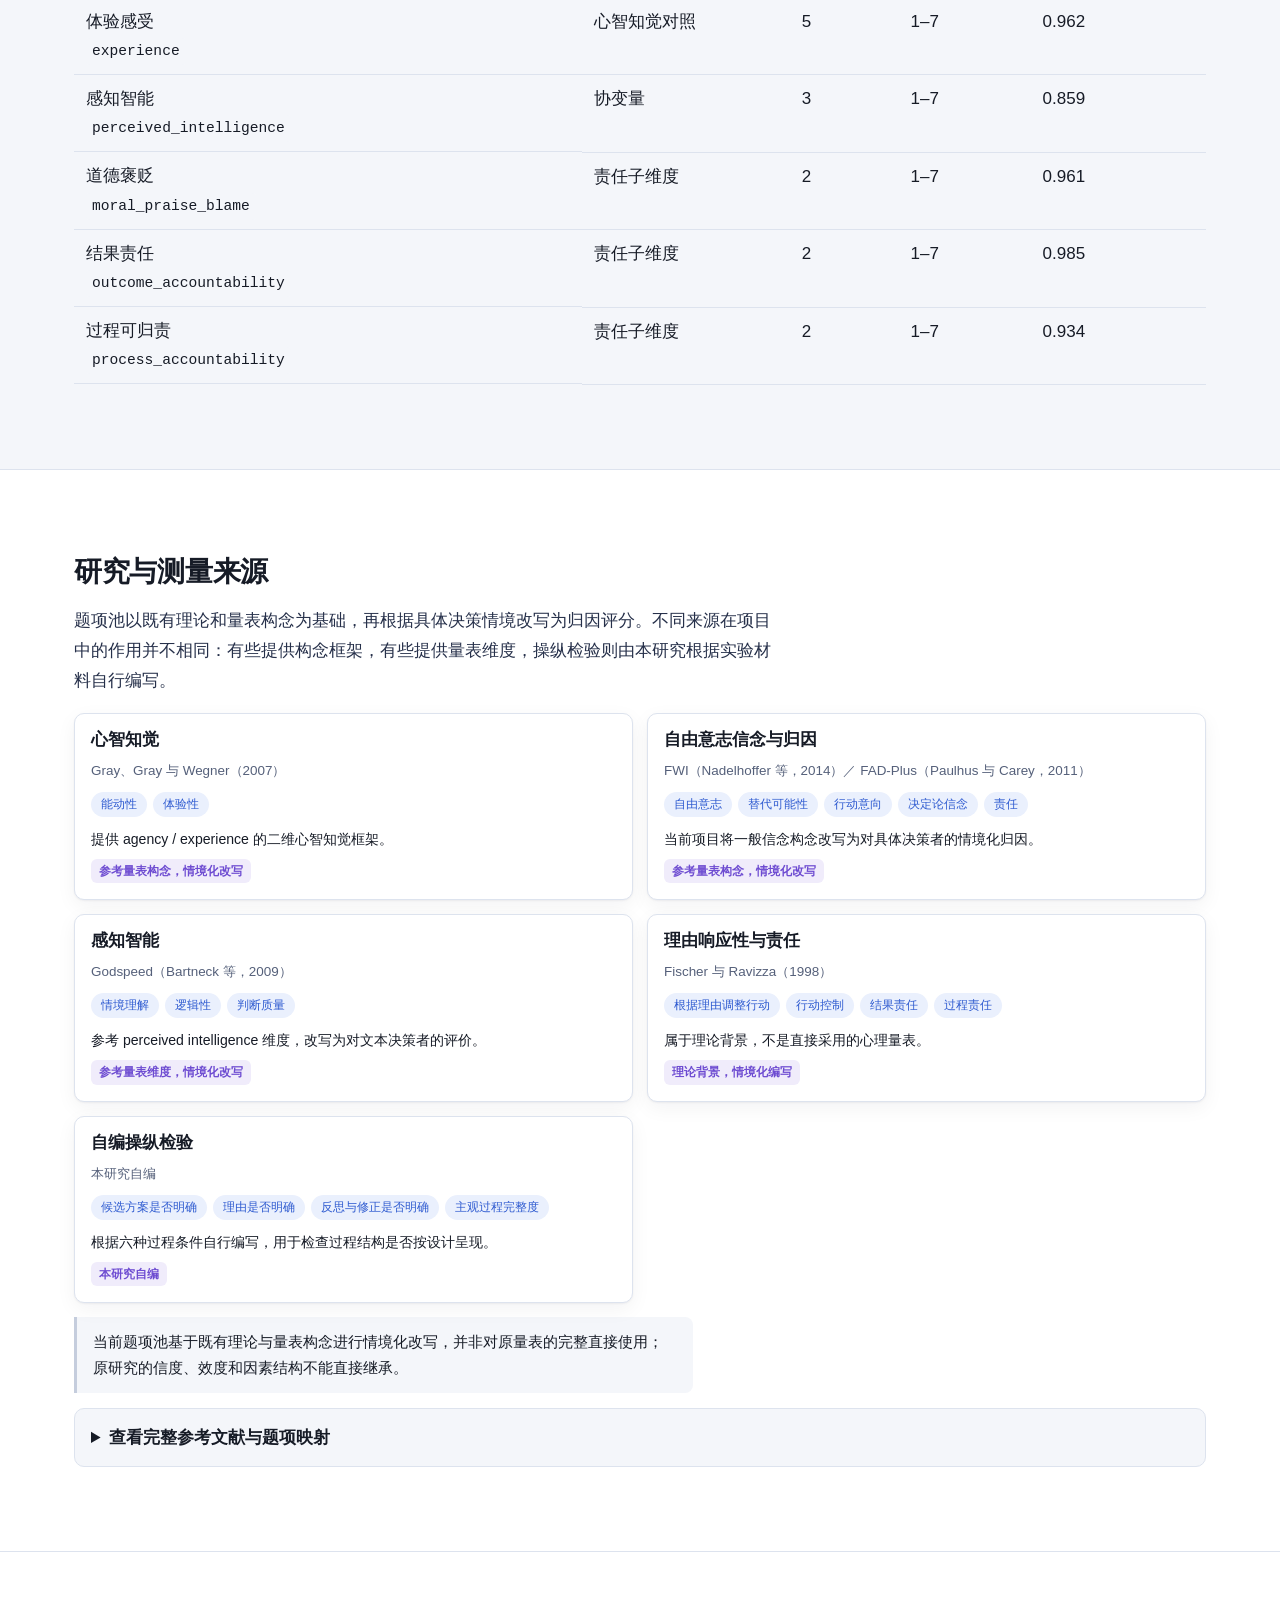
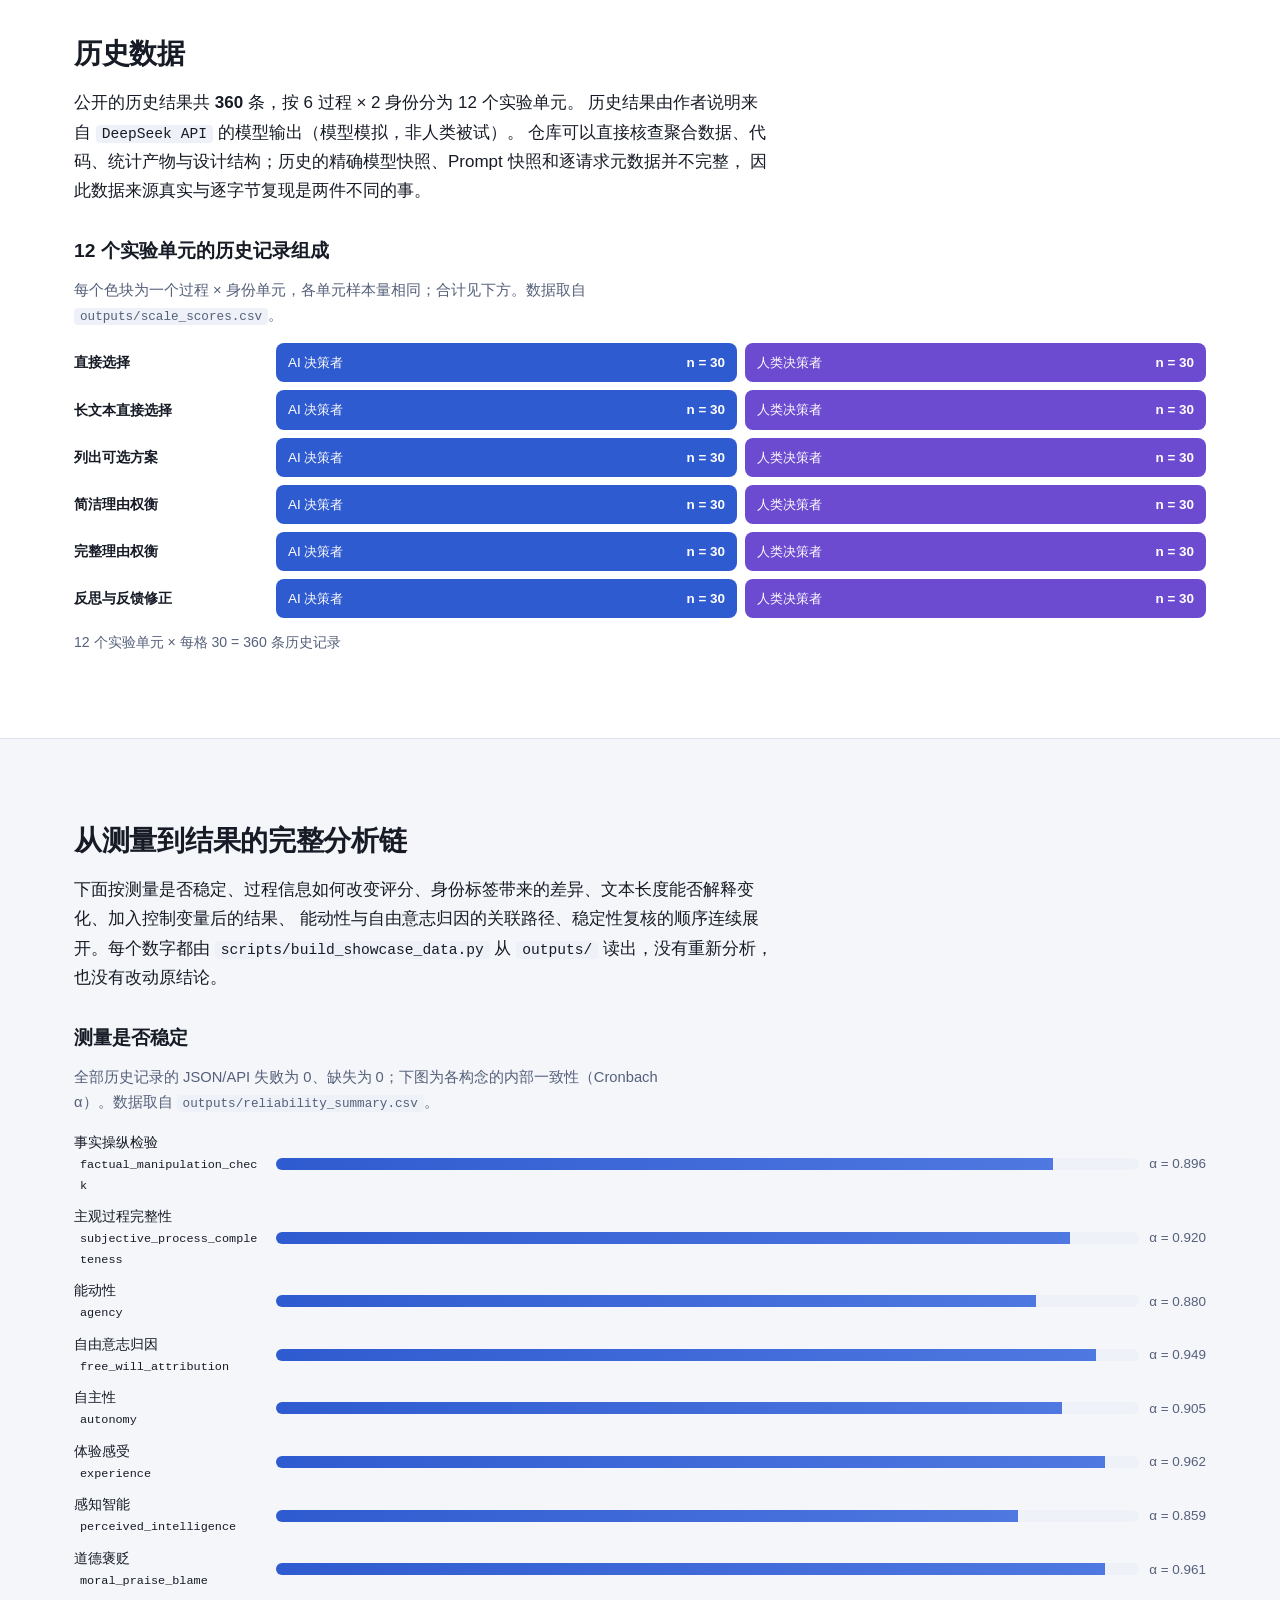
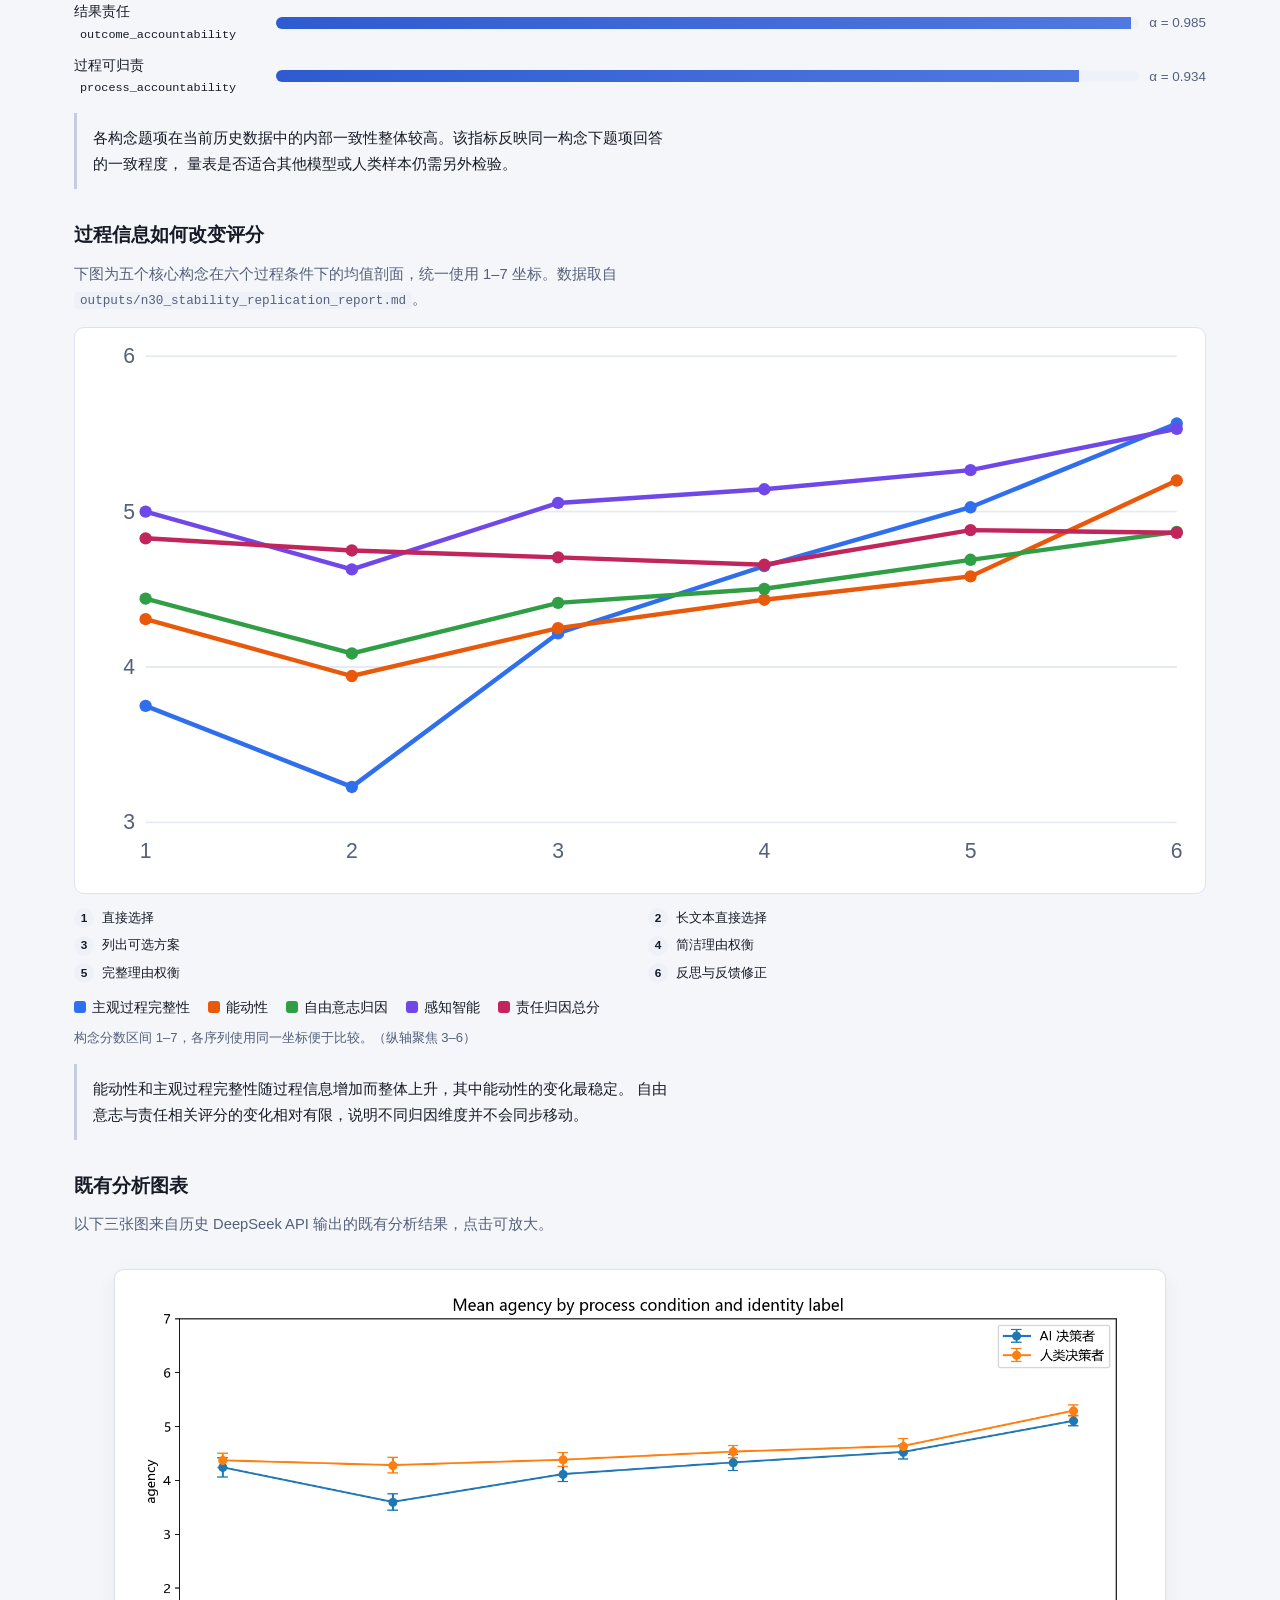
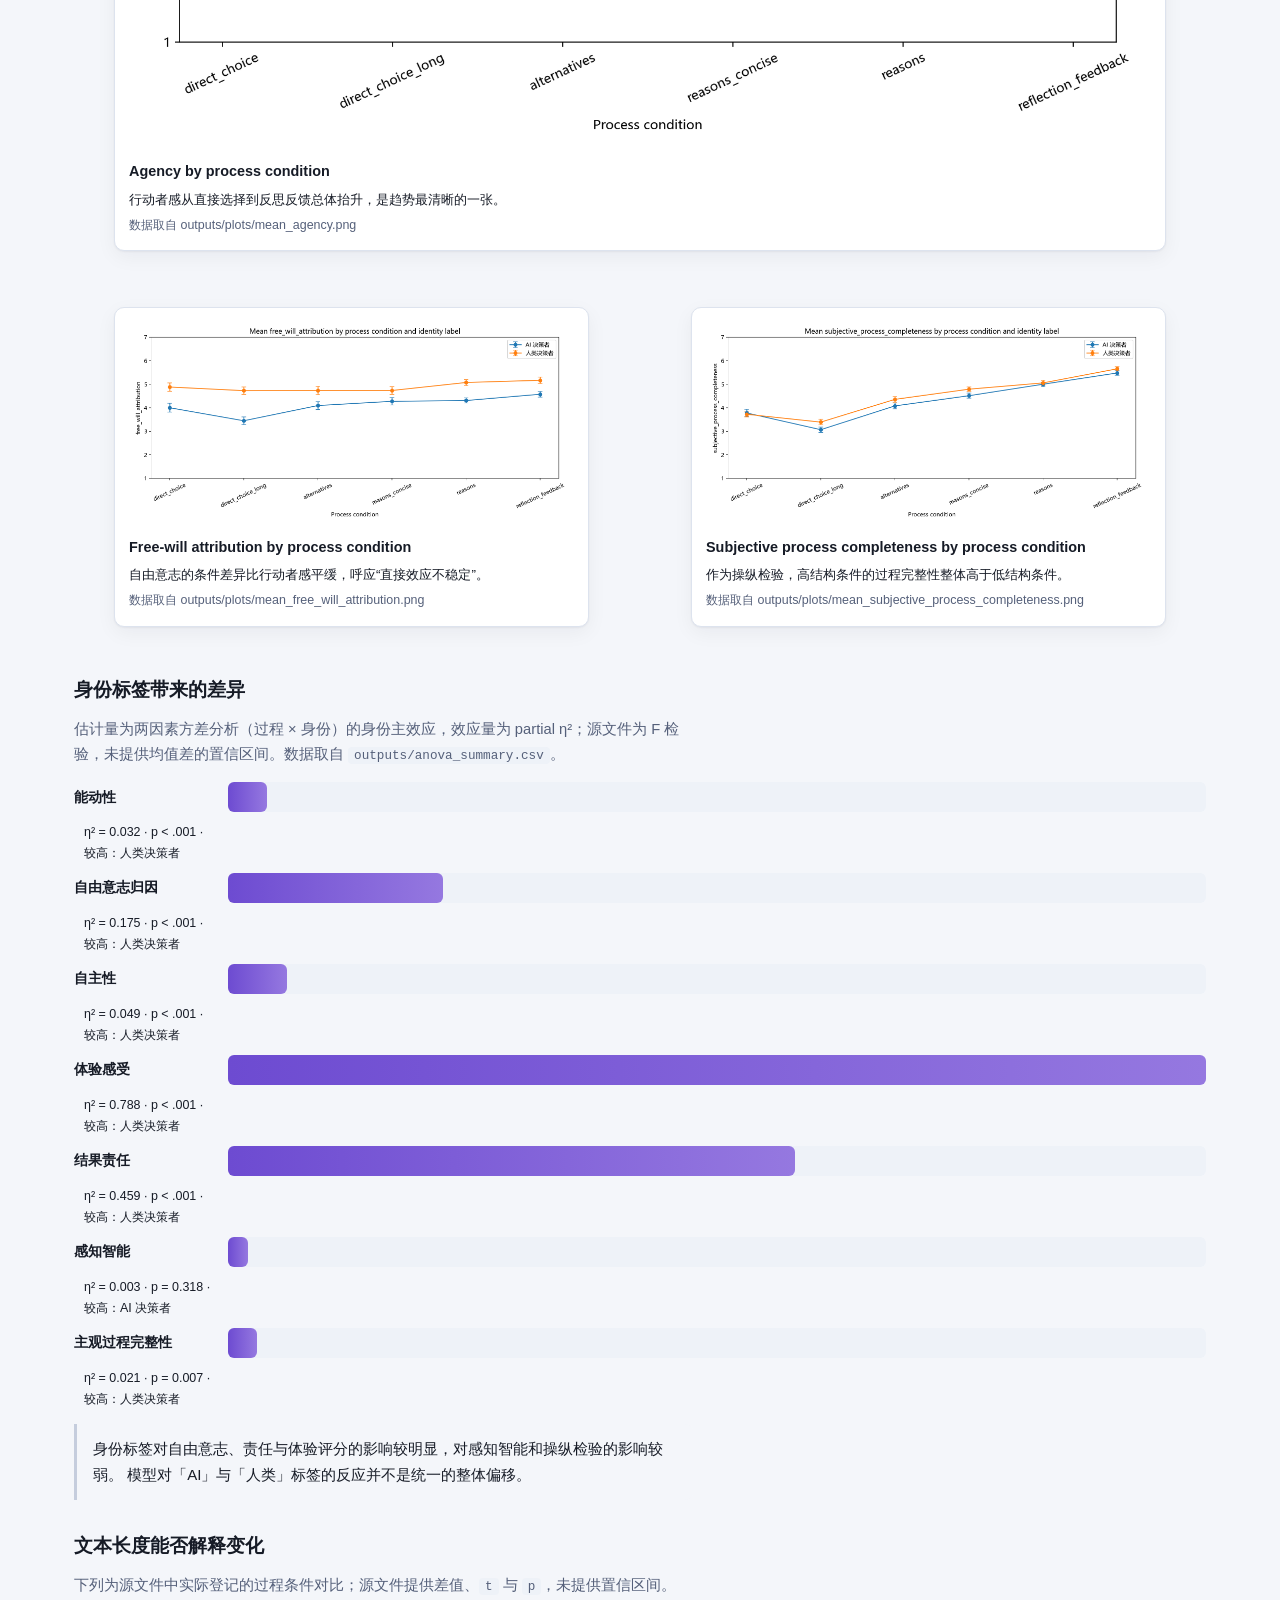
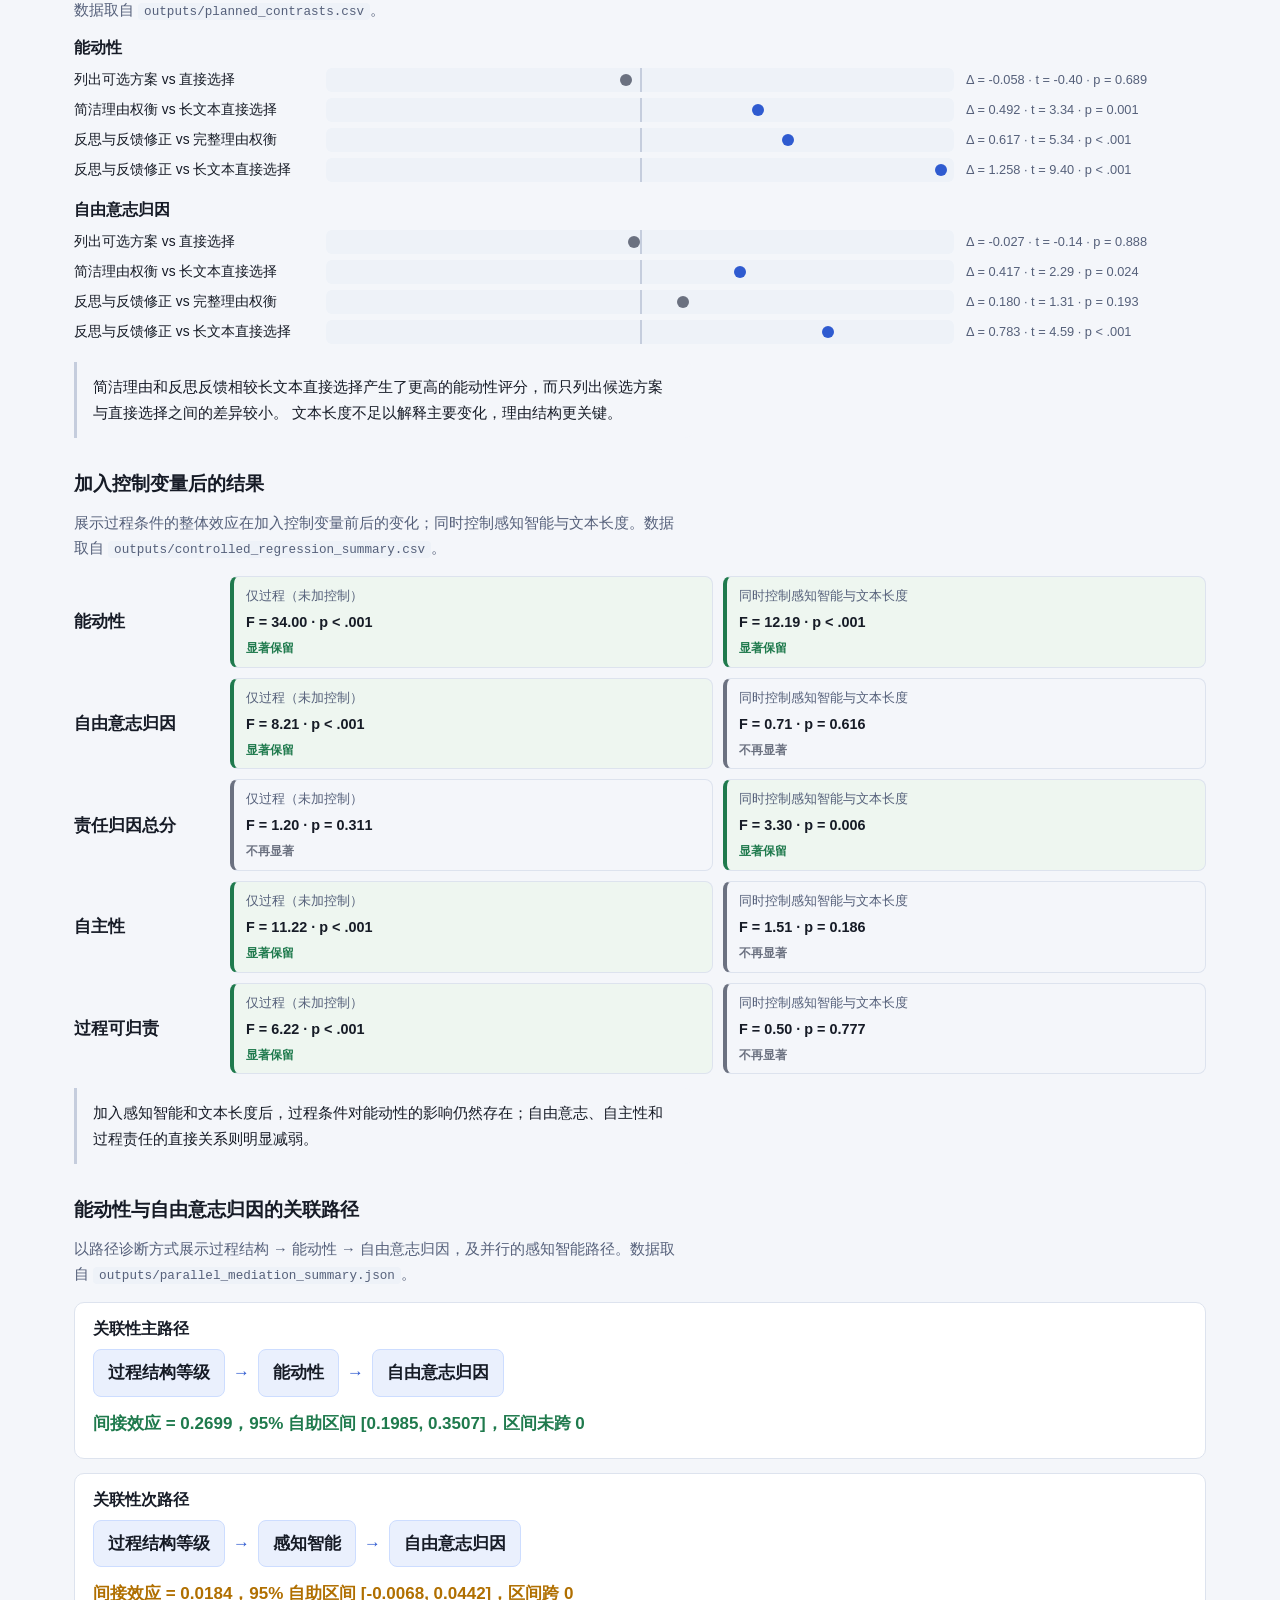
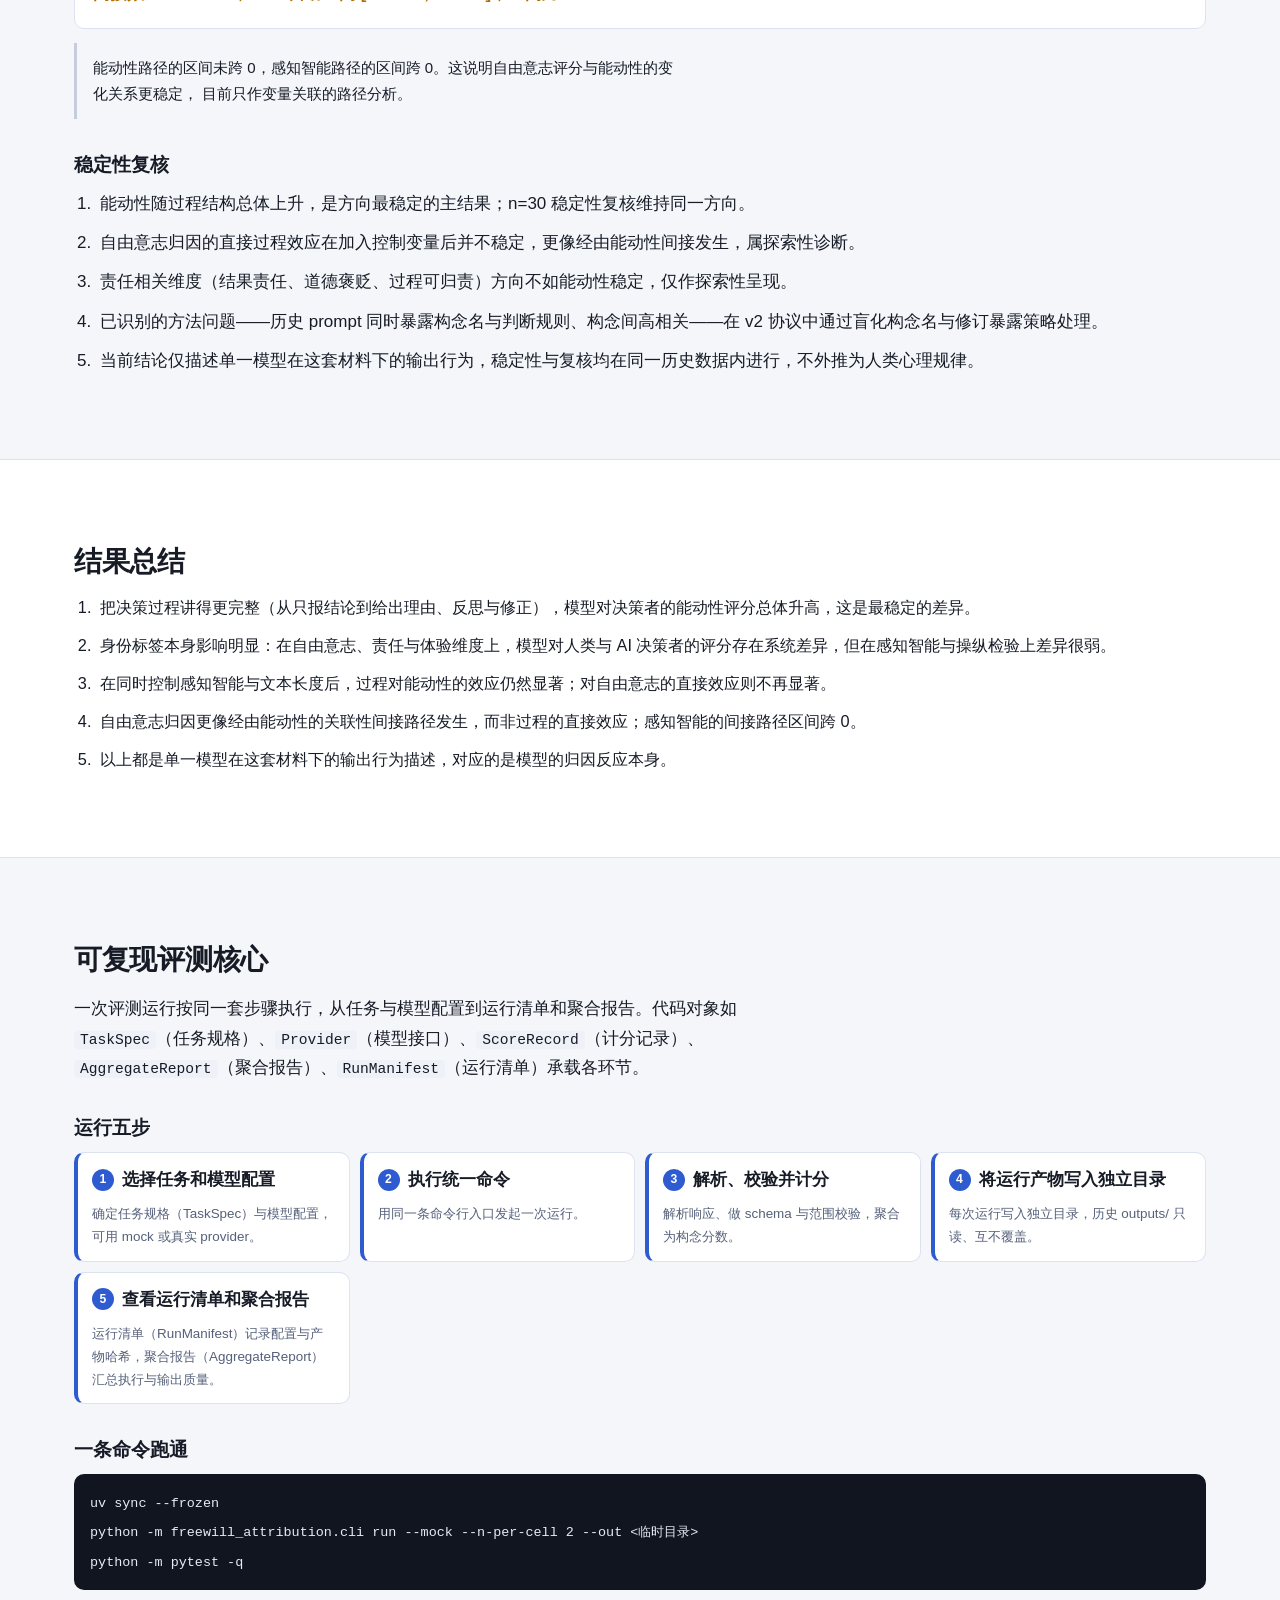
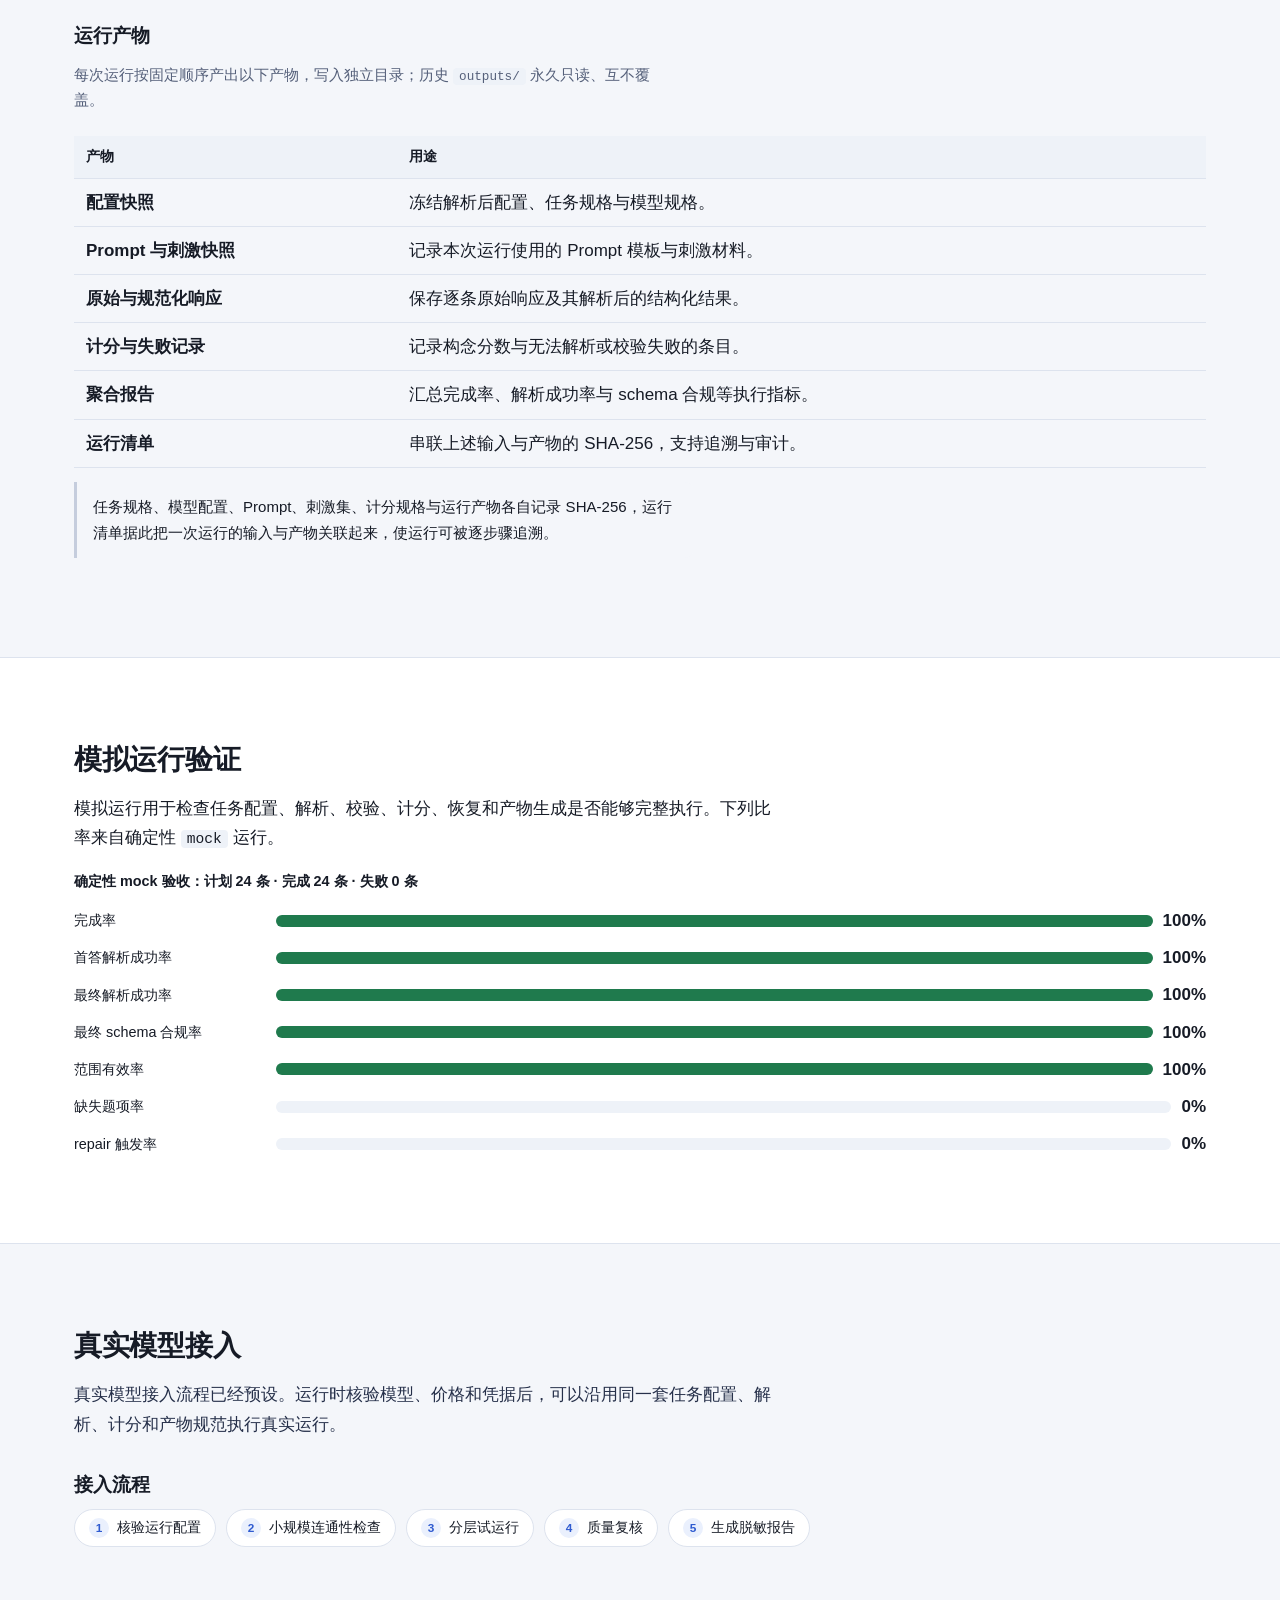
==== commit 1dad39af: "feat: add research sources to public showcase Add a 研究与测量来源 section between 实验设计 and 历史数据 with five " ====
--- a/site/index.html
+++ b/site/index.html
@@ -25,6 +25,7 @@
         <ul id="site-nav-list">
           <li><a href="#research-question">研究问题</a></li>
           <li><a href="#design-measurement">实验设计</a></li>
+          <li><a href="#research-sources">研究与测量来源</a></li>
           <li><a href="#historical-data">历史数据</a></li>
           <li><a href="#analysis">分析链</a></li>
           <li><a href="#results-summary">结果总结</a></li>
@@ -160,6 +161,21 @@
       </div>
     </section>
 
+    <!-- 3b. 研究与测量来源 -->
+    <section id="research-sources" class="section">
+      <div class="wrap">
+        <h2>研究与测量来源</h2>
+        <p class="reading lead" data-slot="research-sources-intro"></p>
+        <div class="source-cards" data-slot="research-source-cards" aria-label="研究与测量来源"></div>
+        <p class="reading annotation" data-slot="research-sources-usage"></p>
+        <details class="references-details">
+          <summary>查看完整参考文献与题项映射</summary>
+          <ul class="reference-list" data-slot="research-references" aria-label="完整参考文献"></ul>
+          <ul class="reference-docs" data-slot="research-source-docs" aria-label="来源文档入口"></ul>
+        </details>
+      </div>
+    </section>
+
     <!-- 4. 历史数据 -->
     <section id="historical-data" class="section">
       <div class="wrap">
--- a/site/assets/css/site.css
+++ b/site/assets/css/site.css
@@ -165,6 +165,25 @@
 .sc-choice { margin: 0; font-size: .86rem; overflow-wrap: anywhere; }
 .sc-choice-tag { display: inline-block; margin-right: 6px; font-size: .74rem; font-weight: 700; color: var(--engineering); background: #e7f5ef; border-radius: 6px; padding: 2px 8px; }
 .sc-id { align-self: flex-start; background: var(--bg-soft); font-size: .72rem; color: var(--muted); }
+
+/* Research & measurement source cards (equal styling, desktop 2 col / mobile 1) */
+.source-cards { display: grid; grid-template-columns: repeat(2, minmax(0, 1fr)); gap: 14px; margin: 12px 0 14px; }
+.src-card { min-width: 0; border: 1px solid var(--border); border-radius: var(--radius); padding: 16px; background: var(--surface); display: flex; flex-direction: column; gap: 8px; box-shadow: var(--shadow); }
+.src-name { margin: 0; font-size: 1.05rem; }
+.src-cite { margin: 0; font-size: .84rem; color: var(--muted); overflow-wrap: anywhere; }
+.src-constructs { list-style: none; padding: 0; margin: 2px 0; display: flex; flex-wrap: wrap; gap: 6px; }
+.src-constructs li { font-size: .76rem; color: var(--accent); background: var(--accent-soft); border-radius: 999px; padding: 2px 10px; }
+.src-role { margin: 0; font-size: .88rem; color: var(--text); }
+.src-usage { align-self: flex-start; font-size: .74rem; font-weight: 700; color: var(--research); background: #f0ecfb; border-radius: 6px; padding: 2px 8px; }
+.references-details { margin-top: 6px; border: 1px solid var(--border); border-radius: var(--radius); background: var(--bg-soft); padding: 4px 16px; }
+.references-details summary { cursor: pointer; font-weight: 600; padding: 10px 0; }
+.reference-list { list-style: none; padding: 0; margin: 6px 0 4px; display: grid; gap: 10px; }
+.ref-item { display: flex; flex-direction: column; gap: 3px; font-size: .84rem; }
+.ref-full { overflow-wrap: anywhere; }
+.ref-link { align-self: flex-start; font-size: .8rem; font-variant-numeric: tabular-nums; }
+.reference-docs { list-style: none; padding: 0; margin: 8px 0 12px; display: grid; gap: 6px; }
+.ref-doc { display: flex; flex-wrap: wrap; align-items: baseline; gap: 6px 10px; font-size: .84rem; }
+.ref-doc-note { color: var(--muted); }
 
 /* Construct table */
 .construct-table { border-collapse: collapse; width: 100%; min-width: 560px; }
@@ -379,6 +398,7 @@
   .design-stats { grid-template-columns: 1fr 1fr; gap: 16px; }
   .process-cards { grid-template-columns: 1fr; }
   .scenario-cards { grid-template-columns: 1fr; }
+  .source-cards { grid-template-columns: 1fr; }
   .cr-row, .ie-row, .rel-row, .mq-row, .cmd-row { grid-template-columns: 1fr; gap: 6px; }
   .cr-specs { grid-template-columns: 1fr; }
   .provenance-counts { grid-template-columns: repeat(2, minmax(0, 1fr)); }
